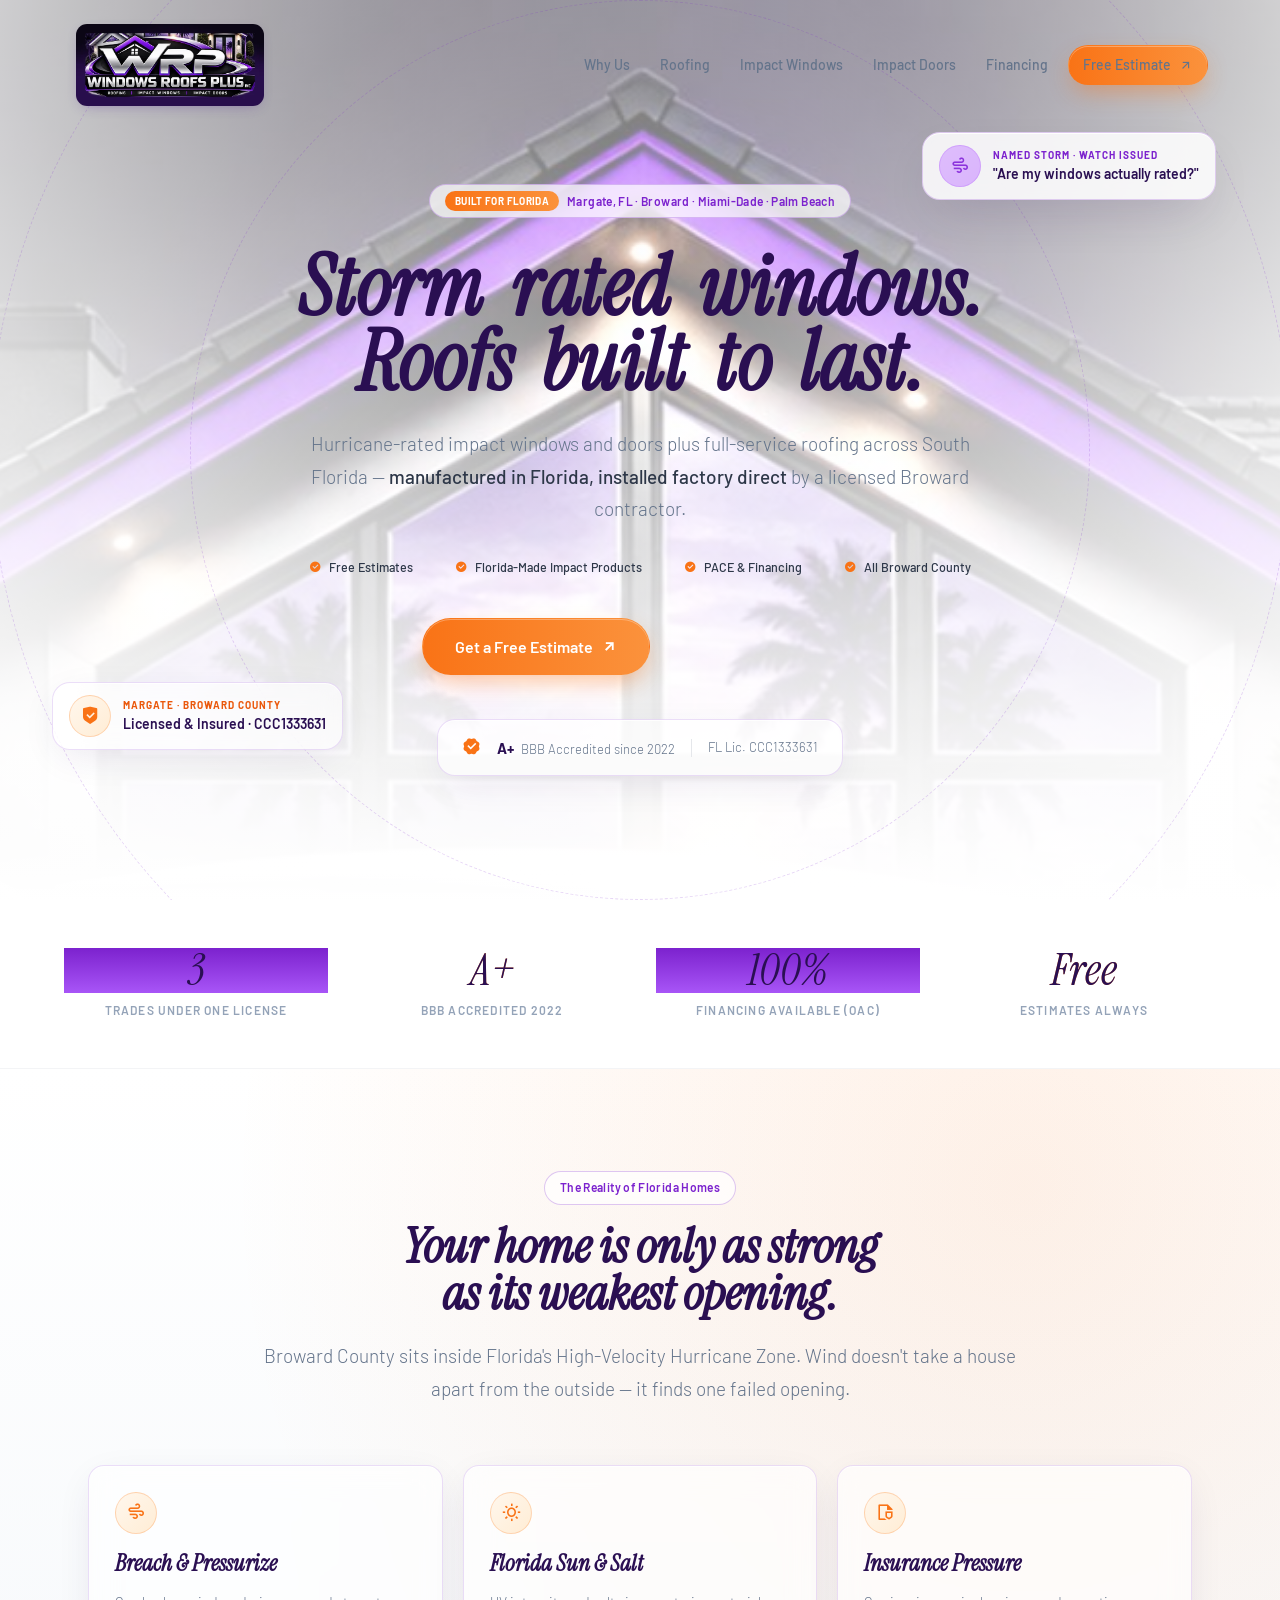
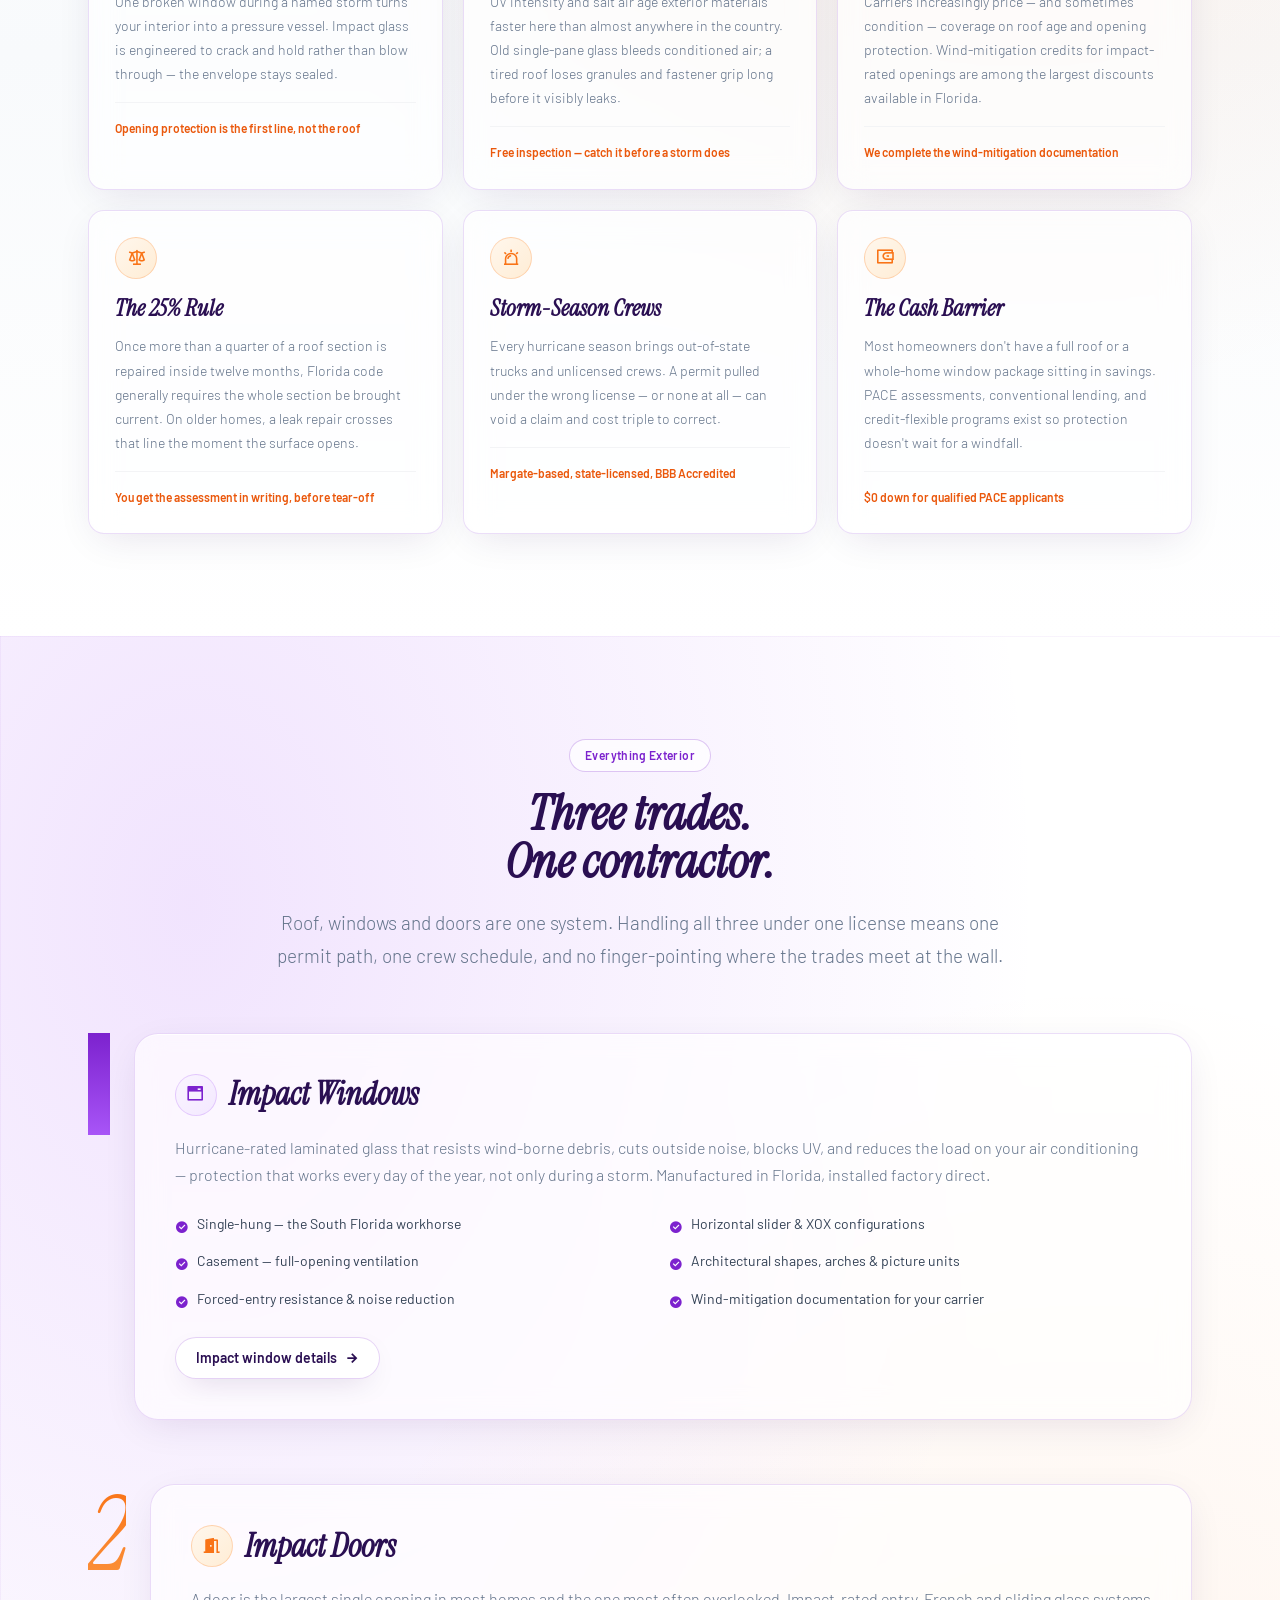
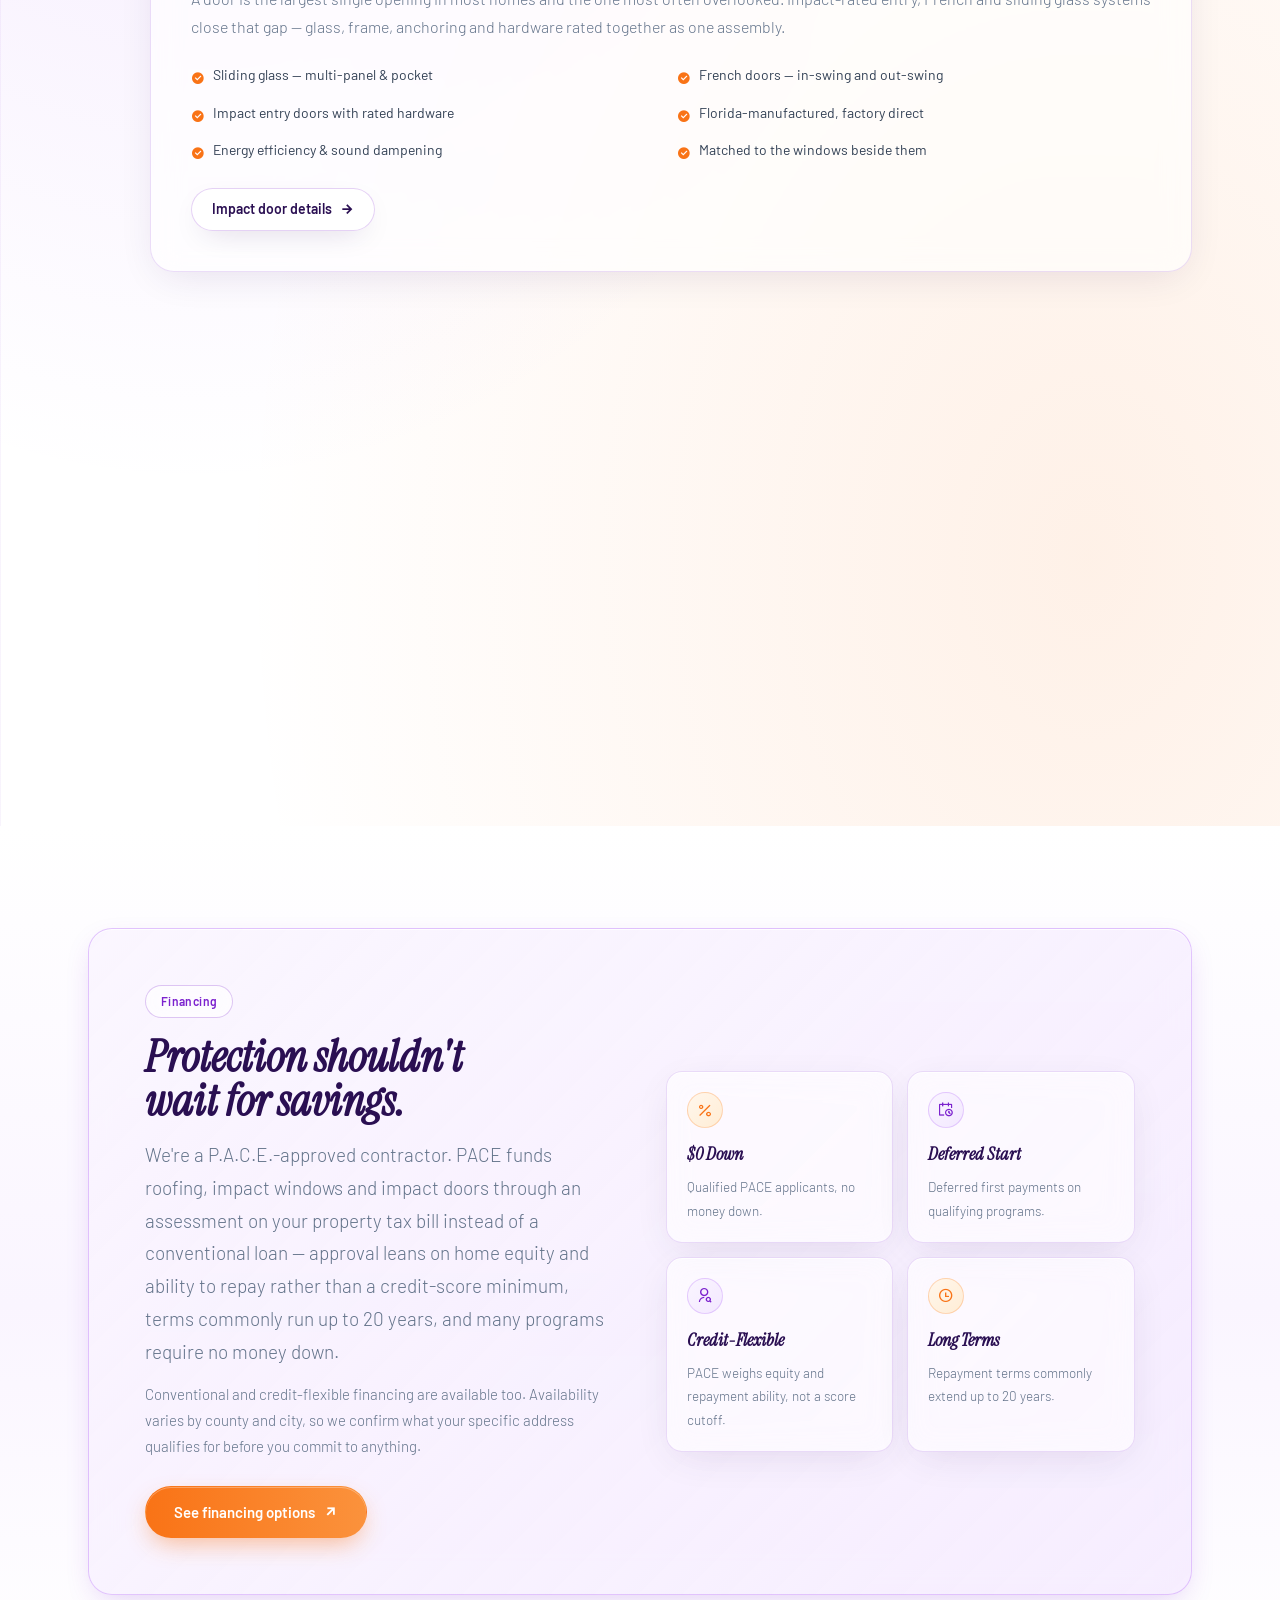
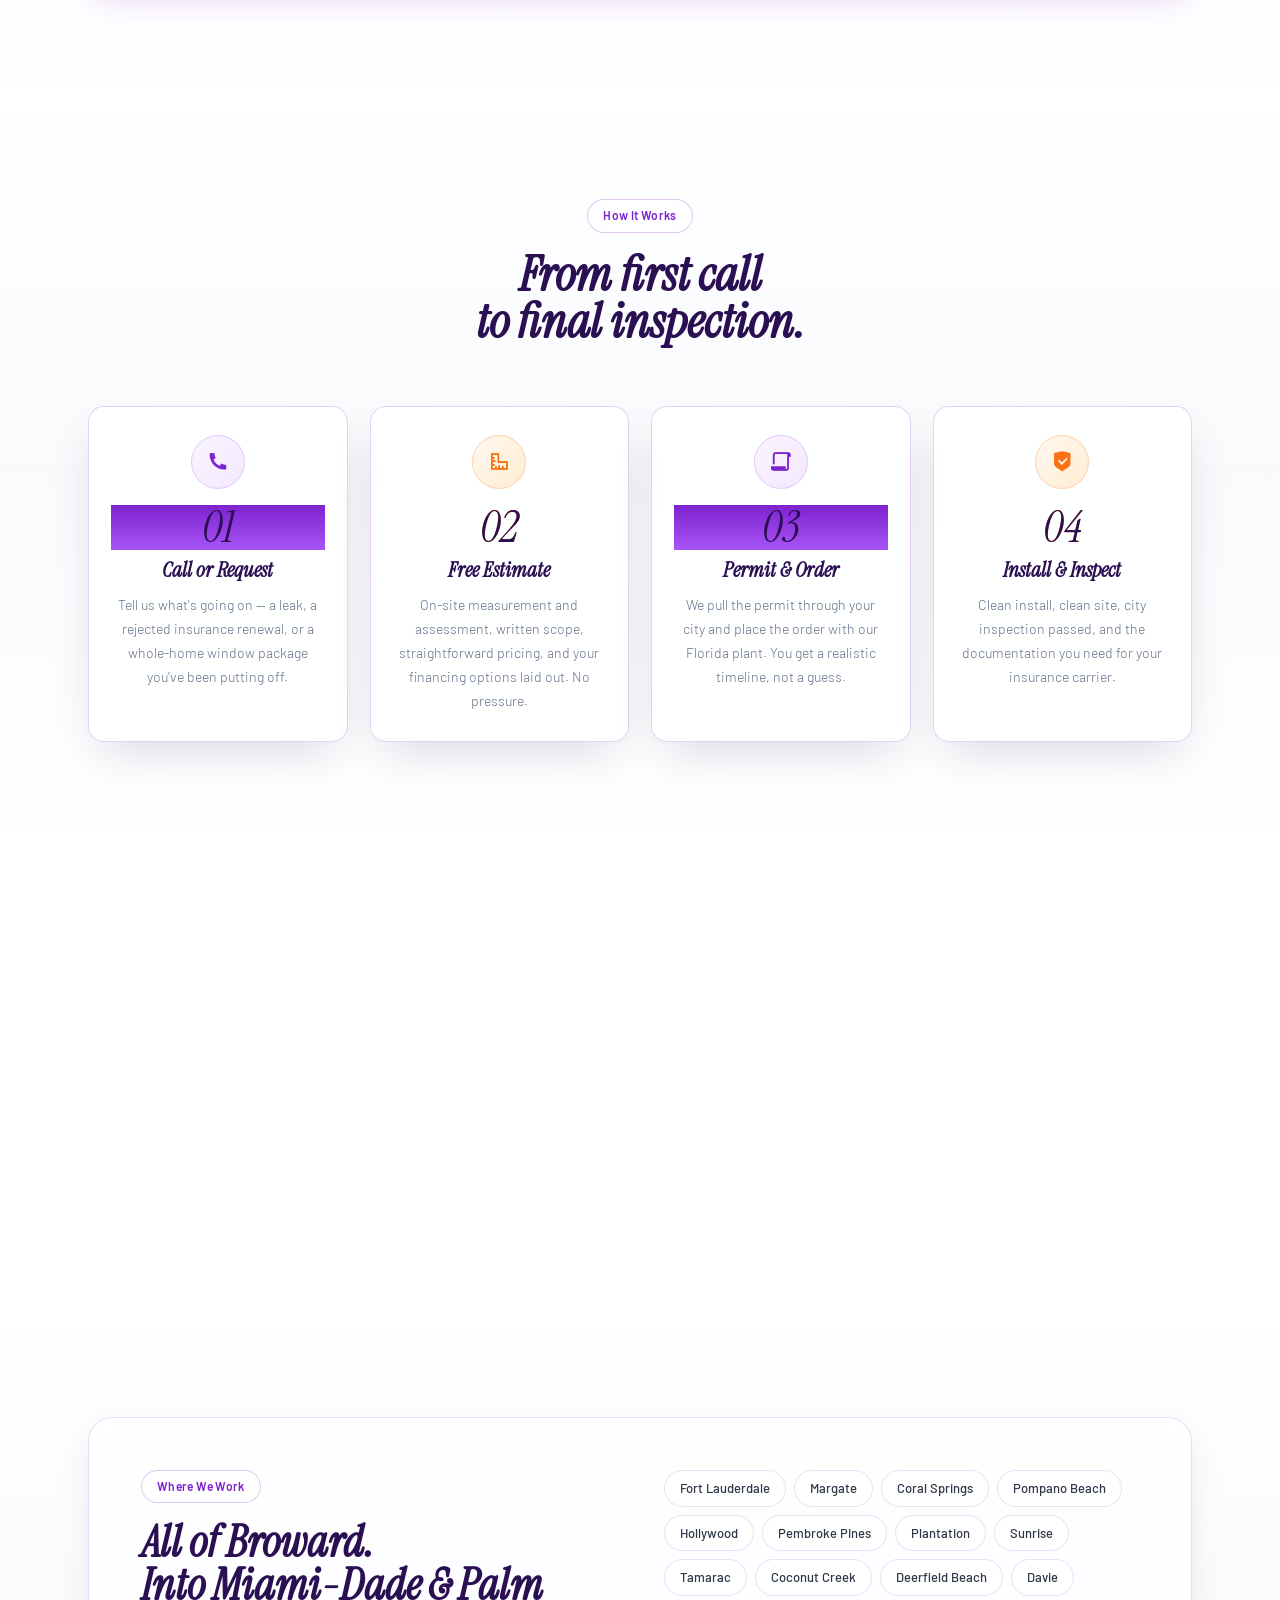
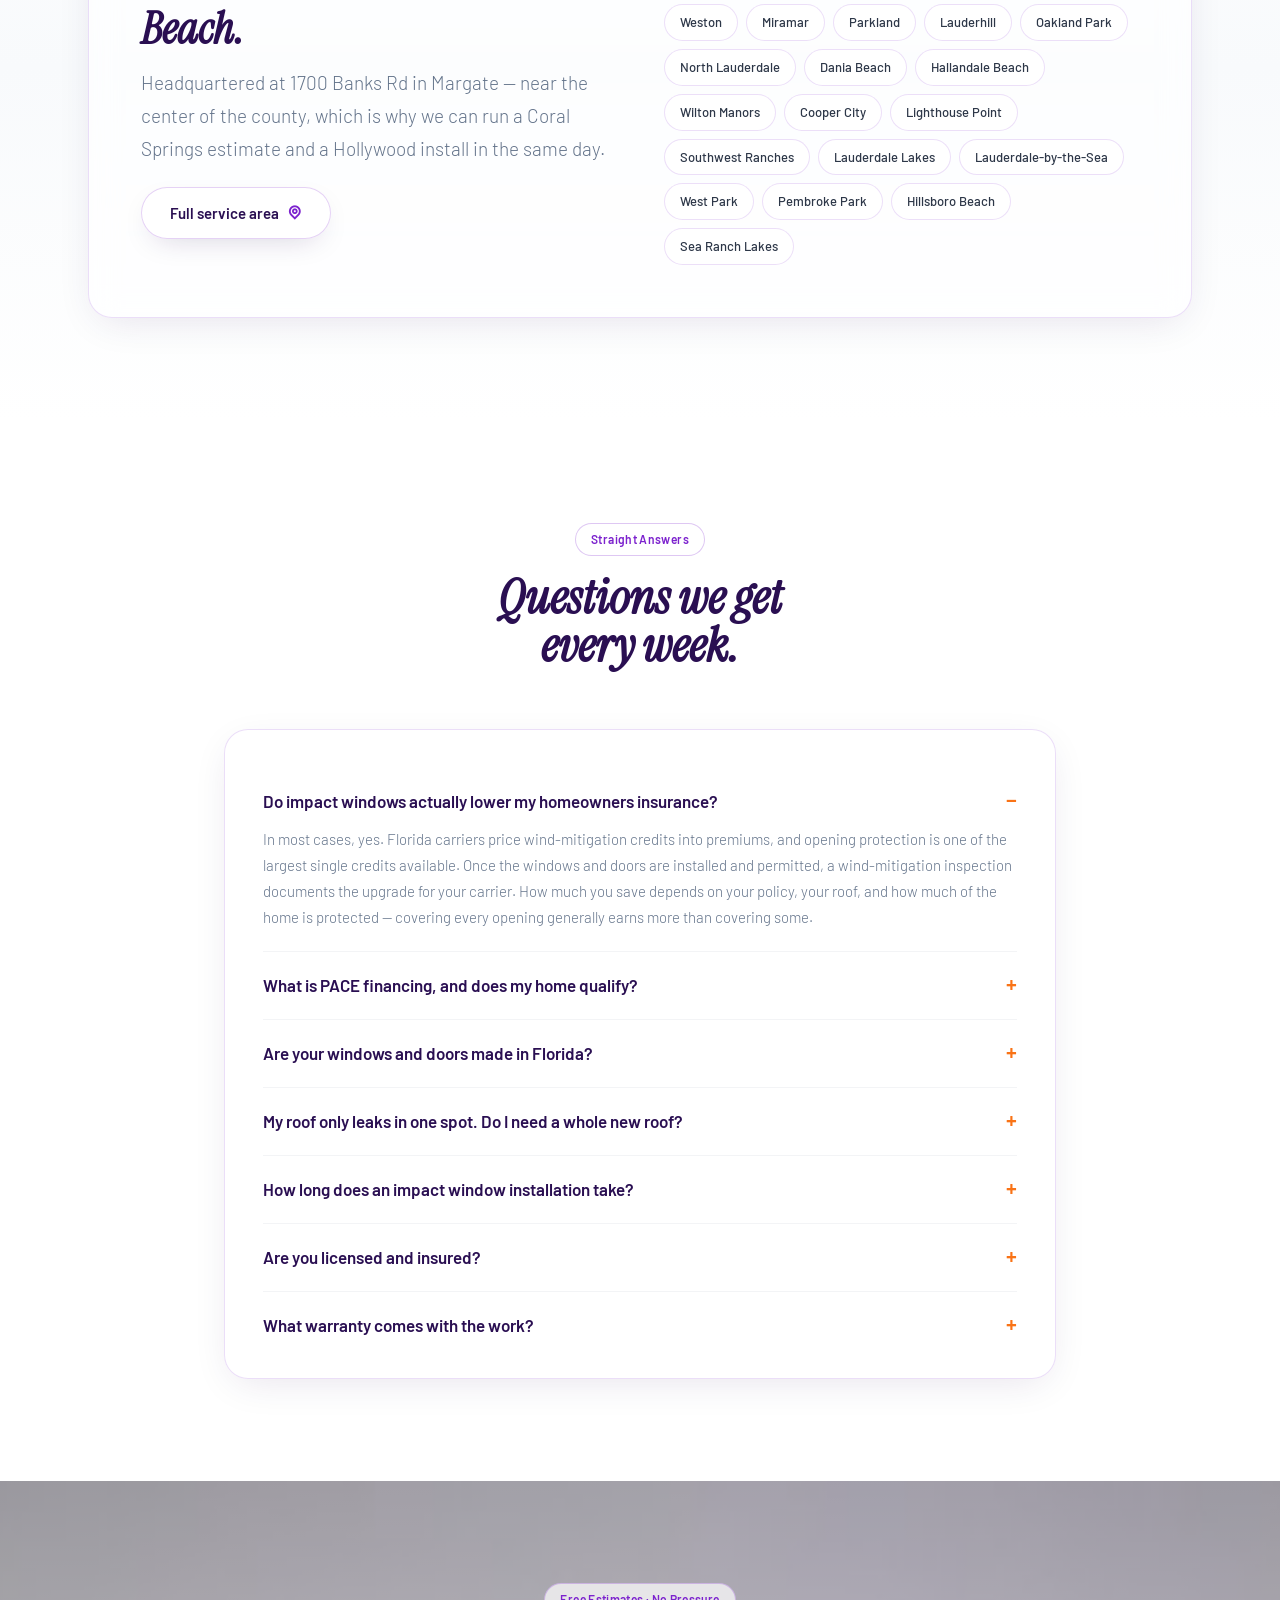
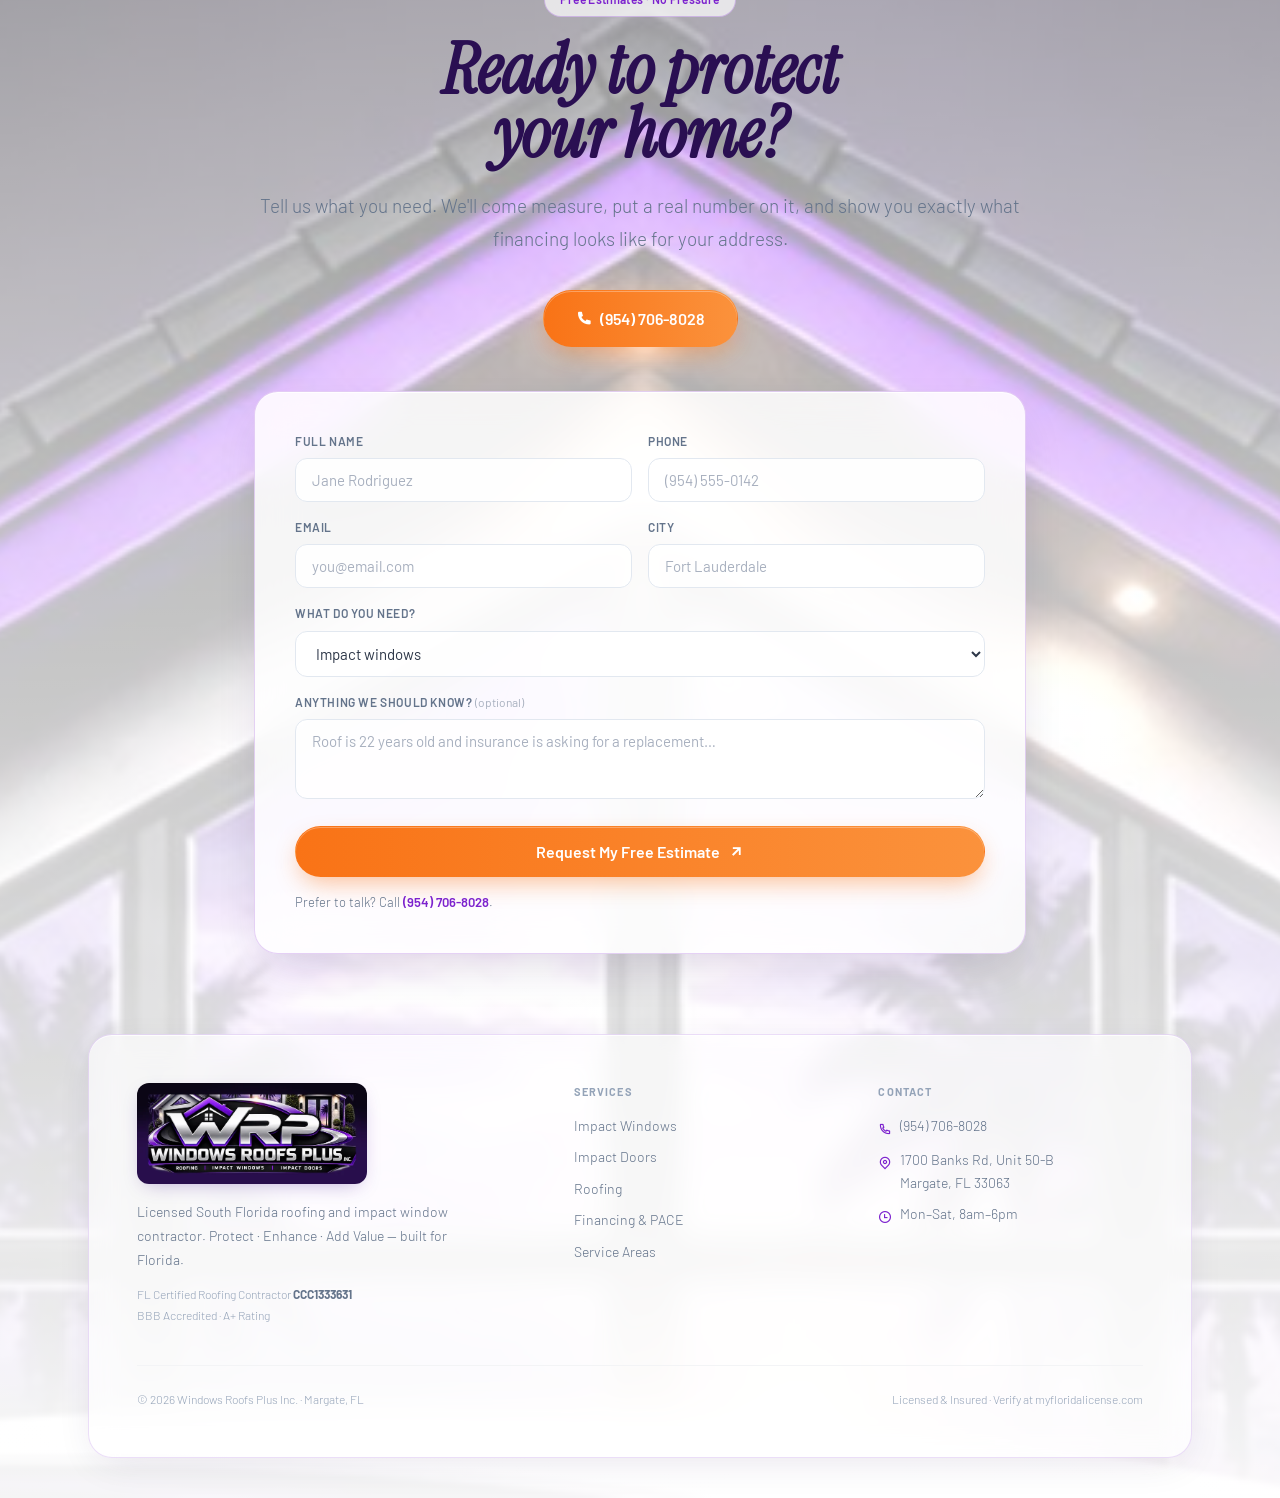
==== index.html @ 8c7b762f "Vendor the FDME design system instead of transcribing it The previous pass reproduced the FDME look " ====
<!doctype html>
<html lang="en">
<head>
<meta charset="utf-8">
<meta name="viewport" content="width=device-width,initial-scale=1">
<title>Impact Windows, Doors &amp; Roofing | Margate &amp; Broward FL</title>
<meta name="description" content="Licensed Margate, FL contractor for hurricane impact windows, impact doors and roofing across Broward County. Florida-made, factory direct. Free estimates: (954) 706-8028.">
<meta name="robots" content="index,follow,max-image-preview:large,max-snippet:-1">
<link rel="canonical" href="https://windowsroofsplus.com/">
<meta name="geo.region" content="US-FL">
<meta name="geo.placename" content="Margate, Broward County, Florida">
<meta name="keywords" content="impact windows Broward County, impact doors Fort Lauderdale, roofing contractor Margate FL, hurricane windows South Florida, tile roof replacement Broward, PACE financing roof Florida">

<meta property="og:type" content="website">
<meta property="og:title" content="Windows Roofs Plus Inc. | Roofing · Impact Windows · Impact Doors">
<meta property="og:description" content="Built for Florida. Hurricane-rated impact windows and doors plus full-service roofing across Broward, Miami-Dade and Palm Beach. Free estimates, financing available.">
<meta property="og:url" content="https://windowsroofsplus.com/">
<meta property="og:image" content="https://windowsroofsplus.com/assets/brand/wrp-social-share.jpg">
<meta property="og:image:width" content="1200">
<meta property="og:image:height" content="630">
<meta name="twitter:card" content="summary_large_image">
<meta name="twitter:image" content="https://windowsroofsplus.com/assets/brand/wrp-social-share.jpg">

<link rel="icon" href="/assets/brand/wrp-icon.png" type="image/png">
<link rel="apple-touch-icon" href="/assets/brand/apple-touch-icon.png">

<link rel="preload" href="/assets/fonts/InstrumentSerif-italic-latin.woff2" as="font" type="font/woff2" crossorigin>
<link rel="preload" href="/assets/fonts/Barlow-400-latin.woff2" as="font" type="font/woff2" crossorigin>
<link rel="stylesheet" href="/assets/fonts/fonts.css">
<link rel="stylesheet" href="/assets/fonts/remixicon-subset.css">
<link rel="stylesheet" href="/_ds/fdme-design-system-78336979-7a54-41e8-b9f6-e66e8cb27e16/colors_and_type.css">
<link rel="stylesheet" href="/_ds/fdme-design-system-78336979-7a54-41e8-b9f6-e66e8cb27e16/shared/fdme.css">
<link rel="stylesheet" href="/assets/css/wrp.css">

<script type="application/ld+json">
{"@context":"https://schema.org","@type":["RoofingContractor","HomeAndConstructionBusiness"],
"name":"Windows Roofs Plus Inc.","alternateName":"WRP",
"url":"https://windowsroofsplus.com","telephone":"+19547068028",
"image":"https://windowsroofsplus.com/assets/brand/wrp-social-share.jpg",
"logo":"https://windowsroofsplus.com/assets/brand/wrp-logo.png",
"slogan":"Protect · Enhance · Add Value — Built for Florida",
"address":{"@type":"PostalAddress","streetAddress":"1700 Banks Rd, Unit 50-B","addressLocality":"Margate","addressRegion":"FL","postalCode":"33063","addressCountry":"US"},
"geo":{"@type":"GeoCoordinates","latitude":"26.2445","longitude":"-80.2064"},
"priceRange":"$$",
"areaServed":[{"@type":"AdministrativeArea","name":"Broward County, Florida"},{"@type":"AdministrativeArea","name":"Miami-Dade County, Florida"},{"@type":"AdministrativeArea","name":"Palm Beach County, Florida"}],
"hasCredential":"Florida Certified Roofing Contractor CCC1333631",
"makesOffer":[
 {"@type":"Offer","itemOffered":{"@type":"Service","name":"Roof Replacement &amp; Repair"}},
 {"@type":"Offer","itemOffered":{"@type":"Service","name":"Impact Window Installation"}},
 {"@type":"Offer","itemOffered":{"@type":"Service","name":"Impact Door Installation"}}],
"openingHoursSpecification":{"@type":"OpeningHoursSpecification","dayOfWeek":["Monday","Tuesday","Wednesday","Thursday","Friday","Saturday"],"opens":"08:00","closes":"18:00"}}
</script>
<script type="application/ld+json">
{"@context":"https://schema.org","@type":"FAQPage","mainEntity":[
{"@type":"Question","name":"Do impact windows lower my homeowners insurance in Florida?","acceptedAnswer":{"@type":"Answer","text":"In most cases yes. Florida carriers price wind-mitigation credits into premiums, and opening protection is one of the largest single credits available. Once your impact windows and doors are installed and permitted, a wind-mitigation inspection documents the upgrade for your carrier. The size of the credit depends on your policy, your roof, and how much of the home's openings are protected — protecting every opening generally earns more than protecting some."}},
{"@type":"Question","name":"What is PACE financing and can I use it for a roof or impact windows?","acceptedAnswer":{"@type":"Answer","text":"P.A.C.E. stands for Property Assessed Clean Energy. It funds qualifying resilience and efficiency upgrades — including roofing, impact windows, and impact doors — and is repaid through an assessment on your property tax bill rather than a conventional loan payment. Approval leans on home equity and ability to repay rather than a credit score minimum, terms commonly run up to 20 years, and many programs require no money down. Availability depends on your specific county or city, so we confirm eligibility for your address before you commit."}},
{"@type":"Question","name":"Are your impact windows made in Florida?","acceptedAnswer":{"@type":"Answer","text":"Yes. Our impact windows and doors are manufactured in Florida and installed factory direct. That shortens lead times, keeps the product built to Florida's High-Velocity Hurricane Zone requirements rather than a generic national spec, and removes a layer of markup between the plant and your home."}},
{"@type":"Question","name":"What is the Florida 25% roof rule?","acceptedAnswer":{"@type":"Answer","text":"Florida Building Code limits how much of an existing roof section can be repaired before the whole section must be brought up to current code. Once more than 25% of a roof section is repaired or replaced within a 12-month period, that section generally has to meet today's HVHZ requirements — proper underlayment, rated fasteners, and sound decking. On older Broward homes a leak repair can cross that threshold once the surface is opened, which is why we assess the roof in writing before work begins."}},
{"@type":"Question","name":"Which areas does Windows Roofs Plus serve?","acceptedAnswer":{"@type":"Answer","text":"We are based in Margate and work throughout Broward County — Fort Lauderdale, Coral Springs, Pompano Beach, Hollywood, Pembroke Pines, Plantation, Sunrise, Tamarac, Coconut Creek, Deerfield Beach, Davie, Weston, Miramar and the rest of the county — with service extending into Miami-Dade and Palm Beach County."}},
{"@type":"Question","name":"Is Windows Roofs Plus licensed and insured?","acceptedAnswer":{"@type":"Answer","text":"Yes. Windows Roofs Plus Inc. holds Florida Certified Roofing Contractor license CCC1333631 and carries liability and workers' compensation coverage. We are also BBB Accredited with an A+ rating. You can verify the license at any time through myfloridalicense.com."}}]}
</script>
</head>
<body>

<!-- ─── NAVBAR ─────────────────────────────────────────────────── -->
<div class="nav-wrap">
  <nav class="nav">
    <a href="/" class="nav-logo" aria-label="Windows Roofs Plus Inc. home">
      <img src="/assets/brand/wrp-nav.webp" alt="Windows Roofs Plus Inc. — Roofing, Impact Windows, Impact Doors" width="640" height="279">
    </a>
    <div class="nav-links">
      <a href="#pain">Why Us</a>
      <a href="/services/roofing.html">Roofing</a>
      <a href="/services/impact-windows.html">Impact Windows</a>
      <a href="/services/impact-doors.html">Impact Doors</a>
      <a href="/financing.html">Financing</a>
      <a href="#estimate" class="fdme-cta btn btn-sm" style="margin-left:4px">Free Estimate <i class="ri-arrow-right-up-line"></i></a>
    </div>
    <button class="nav-toggle" id="navToggle" aria-label="Open menu" aria-expanded="false"><i class="ri-menu-line"></i></button>
  </nav>
  <div class="mobile-menu" id="mobileMenu">
    <a href="/services/roofing.html">Roofing</a>
    <a href="/services/impact-windows.html">Impact Windows</a>
    <a href="/services/impact-doors.html">Impact Doors</a>
    <a href="/financing.html">Financing</a>
    <a href="/service-areas.html">Service Areas</a>
    <a href="tel:+19547068028" style="color:var(--violet-500)"><i class="ri-phone-fill"></i> (954) 706-8028</a>
  </div>
</div>

<!-- ─── HERO ──────────────────────────────────────────────────── -->
<section class="hero" id="home">
  <div class="hero-media video-light-tint">
    <img class="ken-burns" src="/assets/brand/hero-bg.jpg" alt="" width="2000" height="438" fetchpriority="high">
  </div>

  <div class="orbit-wrap">
    <div class="orbit float-y" style="width:900px;height:900px"></div>
    <div class="orbit" style="width:1300px;height:1300px"></div>
    <div class="orbit" style="width:1700px;height:1700px"></div>
  </div>

  <div class="hero-float hero-float-a glass-strong blur-in" style="animation-delay:1.4s">
    <div style="position:relative">
      <div class="icon-pill"><i class="ri-windy-line"></i></div>
      <span class="pulse-ring" style="position:absolute;inset:0;border-radius:9999px;background:rgba(168,85,247,.35)"></span>
    </div>
    <div>
      <div class="float-label" style="color:var(--violet-500)">Named storm · Watch issued</div>
      <div class="float-text">"Are my windows actually rated?"</div>
    </div>
  </div>

  <div class="hero-float hero-float-b glass blur-in" style="animation-delay:1.6s">
    <div class="icon-pill-orange"><i class="ri-shield-check-fill"></i></div>
    <div>
      <div class="float-label" style="color:var(--orange-600)">Margate · Broward County</div>
      <div class="float-text">Licensed &amp; Insured · CCC1333631</div>
    </div>
  </div>

  <div class="container hero-inner">
    <div class="eyebrow blur-in" style="animation-delay:.1s">
      <span style="background:linear-gradient(90deg,#F97316,#FB923C);color:#fff;border-radius:9999px;padding:2px 10px;font-size:10px;font-weight:700">BUILT FOR FLORIDA</span>
      Margate, FL · Broward · Miami-Dade · Palm Beach
    </div>

    <h1 class="h-display" style="font-size:clamp(3rem,6.5vw,5.5rem);line-height:.9;margin-top:32px">
      <span class="blur-word" style="animation-delay:.2s">Storm&nbsp;</span>
      <span class="blur-word" style="animation-delay:.35s">rated&nbsp;</span>
      <span class="blur-word" style="animation-delay:.5s">windows.</span><br>
      <span class="blur-word" style="animation-delay:.7s">Roofs&nbsp;</span>
      <span class="blur-word" style="animation-delay:.85s">built&nbsp;</span>
      <span class="blur-word" style="animation-delay:1.0s">to&nbsp;</span>
      <span class="blur-word" style="animation-delay:1.15s">last.</span>
    </h1>

    <p class="lead blur-in" style="animation-delay:1.3s;max-width:660px;margin:28px auto 0">
      Hurricane-rated impact windows and doors plus full-service roofing across South Florida —
      <strong>manufactured in Florida, installed factory direct</strong> by a licensed Broward contractor.
    </p>

    <div class="hero-badges blur-in" style="animation-delay:1.45s">
      <span class="badge"><i class="ri-checkbox-circle-fill"></i>Free Estimates</span>
      <span class="badge"><i class="ri-checkbox-circle-fill"></i>Florida-Made Impact Products</span>
      <span class="badge"><i class="ri-checkbox-circle-fill"></i>PACE &amp; Financing</span>
      <span class="badge"><i class="ri-checkbox-circle-fill"></i>All Broward County</span>
    </div>

    <div class="hero-cta blur-in" style="animation-delay:1.6s">
      <a href="#estimate" class="fdme-cta btn btn-lg">Get a Free Estimate <i class="ri-arrow-right-up-line"></i></a>
      <a href="tel:+19547068028" class="btn btn-ghost btn-lg"><i class="ri-phone-line" style="color:var(--violet-500)"></i>(954) 706-8028</a>
    </div>

    <div class="blur-in" style="animation-delay:1.8s">
      <div class="trust-strip glass">
        <div class="stars"><i class="ri-verified-badge-fill" style="font-size:19px"></i></div>
        <div>
          <span style="font-weight:700;color:var(--plum-900);font-size:15px">A+</span>
          <span style="color:var(--fg-3);font-size:13px;font-weight:300;margin-left:4px">BBB Accredited since 2022</span>
        </div>
        <div class="trust-div"></div>
        <span class="trust-src" style="font-size:13px;font-weight:300;color:var(--fg-3)">FL Lic. CCC1333631</span>
      </div>
    </div>
  </div>
</section>

<!-- ─── TRUST BAR ─────────────────────────────────────────────── -->
<section class="trust-bar">
  <div class="stats">
    <div class="stat reveal">
      <div class="h-display stat-value num">3</div>
      <div class="stat-label">Trades Under One License</div>
    </div>
    <div class="stat reveal">
      <div class="h-display stat-value-orange num">A+</div>
      <div class="stat-label">BBB Accredited 2022</div>
    </div>
    <div class="stat reveal">
      <div class="h-display stat-value num">100%</div>
      <div class="stat-label">Financing Available (OAC)</div>
    </div>
    <div class="stat reveal">
      <div class="h-display stat-value-orange num">Free</div>
      <div class="stat-label">Estimates Always</div>
    </div>
  </div>
</section>

<!-- ─── PAIN ──────────────────────────────────────────────────── -->
<section class="sec sec-alt" id="pain">
  <div class="glow-b"></div>
  <div class="container" style="position:relative;z-index:10">
    <div class="sec-head">
      <div class="eyebrow reveal" style="color:var(--orange-600);border-color:rgba(249,115,22,.3)">The Reality of Florida Homes</div>
      <h2 class="h-display reveal">Your home is only as strong<br>as its weakest opening.</h2>
      <p class="lead reveal" style="margin-top:22px">
        Broward County sits inside Florida's High-Velocity Hurricane Zone. Wind doesn't take a house apart from the outside — it finds one failed opening.
      </p>
    </div>

    <div class="grid-3">
      <div class="glass card pain-card hover-lift reveal">
        <div class="icon-pill-orange"><i class="ri-windy-line"></i></div>
        <h4 class="h-display">Breach &amp; Pressurize</h4>
        <p>One broken window during a named storm turns your interior into a pressure vessel. Impact glass is engineered to crack and hold rather than blow through — the envelope stays sealed.</p>
        <div class="pain-note">Opening protection is the first line, not the roof</div>
      </div>
      <div class="glass card pain-card hover-lift reveal">
        <div class="icon-pill-orange"><i class="ri-sun-line"></i></div>
        <h4 class="h-display">Florida Sun &amp; Salt</h4>
        <p>UV intensity and salt air age exterior materials faster here than almost anywhere in the country. Old single-pane glass bleeds conditioned air; a tired roof loses granules and fastener grip long before it visibly leaks.</p>
        <div class="pain-note">Free inspection — catch it before a storm does</div>
      </div>
      <div class="glass card pain-card hover-lift reveal">
        <div class="icon-pill-orange"><i class="ri-file-shield-2-line"></i></div>
        <h4 class="h-display">Insurance Pressure</h4>
        <p>Carriers increasingly price — and sometimes condition — coverage on roof age and opening protection. Wind-mitigation credits for impact-rated openings are among the largest discounts available in Florida.</p>
        <div class="pain-note">We complete the wind-mitigation documentation</div>
      </div>
      <div class="glass card pain-card hover-lift reveal">
        <div class="icon-pill-orange"><i class="ri-scales-3-line"></i></div>
        <h4 class="h-display">The 25% Rule</h4>
        <p>Once more than a quarter of a roof section is repaired inside twelve months, Florida code generally requires the whole section be brought current. On older homes, a leak repair crosses that line the moment the surface opens.</p>
        <div class="pain-note">You get the assessment in writing, before tear-off</div>
      </div>
      <div class="glass card pain-card hover-lift reveal">
        <div class="icon-pill-orange"><i class="ri-alarm-warning-line"></i></div>
        <h4 class="h-display">Storm-Season Crews</h4>
        <p>Every hurricane season brings out-of-state trucks and unlicensed crews. A permit pulled under the wrong license — or none at all — can void a claim and cost triple to correct.</p>
        <div class="pain-note">Margate-based, state-licensed, BBB Accredited</div>
      </div>
      <div class="glass card pain-card hover-lift reveal">
        <div class="icon-pill-orange"><i class="ri-wallet-3-line"></i></div>
        <h4 class="h-display">The Cash Barrier</h4>
        <p>Most homeowners don't have a full roof or a whole-home window package sitting in savings. PACE assessments, conventional lending, and credit-flexible programs exist so protection doesn't wait for a windfall.</p>
        <div class="pain-note">$0 down for qualified PACE applicants</div>
      </div>
    </div>
  </div>
</section>

<!-- ─── SERVICES ──────────────────────────────────────────────── -->
<section class="sec grid-bg" id="services" style="background:#fff">
  <div class="glow-a"></div>
  <div class="container" style="position:relative;z-index:10">
    <div class="sec-head">
      <div class="eyebrow reveal">Everything Exterior</div>
      <h2 class="h-display reveal">Three trades.<br>One contractor.</h2>
      <p class="lead reveal" style="margin-top:22px">Roof, windows and doors are one system. Handling all three under one license means one permit path, one crew schedule, and no finger-pointing where the trades meet at the wall.</p>
    </div>

    <div class="svc reveal">
      <div class="svc-num stat-value">1</div>
      <div class="glass round-2xl svc-body">
        <div style="display:flex;align-items:center;gap:12px;margin-bottom:18px;flex-wrap:wrap">
          <div class="icon-pill"><i class="ri-window-2-fill"></i></div>
          <h3 class="h-display">Impact Windows</h3>
        </div>
        <p style="font-size:16px">Hurricane-rated laminated glass that resists wind-borne debris, cuts outside noise, blocks UV, and reduces the load on your air conditioning — protection that works every day of the year, not only during a storm. Manufactured in Florida, installed factory direct.</p>
        <ul class="check-list">
          <li><i class="ri-checkbox-circle-fill"></i>Single-hung — the South Florida workhorse</li>
          <li><i class="ri-checkbox-circle-fill"></i>Horizontal slider &amp; XOX configurations</li>
          <li><i class="ri-checkbox-circle-fill"></i>Casement — full-opening ventilation</li>
          <li><i class="ri-checkbox-circle-fill"></i>Architectural shapes, arches &amp; picture units</li>
          <li><i class="ri-checkbox-circle-fill"></i>Forced-entry resistance &amp; noise reduction</li>
          <li><i class="ri-checkbox-circle-fill"></i>Wind-mitigation documentation for your carrier</li>
        </ul>
        <a href="/services/impact-windows.html" class="btn btn-ghost btn-sm" style="margin-top:24px">Impact window details <i class="ri-arrow-right-line"></i></a>
      </div>
    </div>

    <div class="svc reveal">
      <div class="svc-num stat-value-orange">2</div>
      <div class="glass round-2xl svc-body">
        <div style="display:flex;align-items:center;gap:12px;margin-bottom:18px;flex-wrap:wrap">
          <div class="icon-pill-orange"><i class="ri-door-open-fill"></i></div>
          <h3 class="h-display">Impact Doors</h3>
        </div>
        <p style="font-size:16px">A door is the largest single opening in most homes and the one most often overlooked. Impact-rated entry, French and sliding glass systems close that gap — glass, frame, anchoring and hardware rated together as one assembly.</p>
        <ul class="check-list orange">
          <li><i class="ri-checkbox-circle-fill"></i>Sliding glass — multi-panel &amp; pocket</li>
          <li><i class="ri-checkbox-circle-fill"></i>French doors — in-swing and out-swing</li>
          <li><i class="ri-checkbox-circle-fill"></i>Impact entry doors with rated hardware</li>
          <li><i class="ri-checkbox-circle-fill"></i>Florida-manufactured, factory direct</li>
          <li><i class="ri-checkbox-circle-fill"></i>Energy efficiency &amp; sound dampening</li>
          <li><i class="ri-checkbox-circle-fill"></i>Matched to the windows beside them</li>
        </ul>
        <a href="/services/impact-doors.html" class="btn btn-ghost btn-sm" style="margin-top:24px">Impact door details <i class="ri-arrow-right-line"></i></a>
      </div>
    </div>

    <div class="svc reveal">
      <div class="svc-num stat-value">3</div>
      <div class="glass round-2xl svc-body">
        <div style="display:flex;align-items:center;gap:12px;margin-bottom:18px;flex-wrap:wrap">
          <div class="icon-pill"><i class="ri-home-4-fill"></i></div>
          <h3 class="h-display">Roofing — Repair &amp; Replacement</h3>
        </div>
        <p style="font-size:16px">Leaks, lifted or missing shingles, storm and wind damage, failed flashing, and full tear-off replacements. We work every roof system South Florida uses and permit through your city's building department to High-Velocity Hurricane Zone standards.</p>
        <ul class="check-list">
          <li><i class="ri-checkbox-circle-fill"></i>Asphalt shingle — full color &amp; profile range</li>
          <li><i class="ri-checkbox-circle-fill"></i>Concrete &amp; clay tile</li>
          <li><i class="ri-checkbox-circle-fill"></i>Metal — longest service life, high wind resistance</li>
          <li><i class="ri-checkbox-circle-fill"></i>Flat &amp; low-slope membrane systems</li>
          <li><i class="ri-checkbox-circle-fill"></i>Leak diagnosis, decking repair, re-flashing</li>
          <li><i class="ri-checkbox-circle-fill"></i>New construction &amp; commercial</li>
        </ul>
        <a href="/services/roofing.html" class="btn btn-ghost btn-sm" style="margin-top:24px">Roofing details <i class="ri-arrow-right-line"></i></a>
      </div>
    </div>
  </div>
</section>

<!-- ─── FINANCING ─────────────────────────────────────────────── -->
<section class="sec" id="financing" style="background:linear-gradient(180deg,#fff 0%,#FAF5FF 55%,#fff 100%)">
  <div class="container">
    <div class="glass-violet round-2xl reveal" style="padding:clamp(28px,4.5vw,56px)">
      <div class="grid-2" style="align-items:center;gap:clamp(28px,4vw,52px)">
        <div>
          <div class="eyebrow">Financing</div>
          <h2 class="h-display" style="font-size:clamp(2rem,3.4vw,3rem);line-height:1;margin:18px 0 16px">Protection shouldn't<br>wait for savings.</h2>
          <p class="lead">We're a P.A.C.E.-approved contractor. PACE funds roofing, impact windows and impact doors through an assessment on your property tax bill instead of a conventional loan — approval leans on home equity and ability to repay rather than a credit-score minimum, terms commonly run up to 20 years, and many programs require no money down.</p>
          <p style="margin-top:14px;font-size:15px">Conventional and credit-flexible financing are available too. Availability varies by county and city, so we confirm what your specific address qualifies for before you commit to anything.</p>
          <a href="/financing.html" class="fdme-cta btn" style="margin-top:26px">See financing options <i class="ri-arrow-right-up-line"></i></a>
        </div>
        <div class="grid-2" style="gap:14px">
          <div class="glass card" style="padding:20px"><div class="icon-pill-orange" style="width:36px;height:36px;flex:0 0 36px;font-size:16px"><i class="ri-percent-line"></i></div><h4 class="h-display" style="font-size:1.15rem;margin:12px 0 6px">$0 Down</h4><p style="font-size:13.5px">Qualified PACE applicants, no money down.</p></div>
          <div class="glass card" style="padding:20px"><div class="icon-pill" style="width:36px;height:36px;flex:0 0 36px;font-size:16px"><i class="ri-calendar-schedule-line"></i></div><h4 class="h-display" style="font-size:1.15rem;margin:12px 0 6px">Deferred Start</h4><p style="font-size:13.5px">Deferred first payments on qualifying programs.</p></div>
          <div class="glass card" style="padding:20px"><div class="icon-pill" style="width:36px;height:36px;flex:0 0 36px;font-size:16px"><i class="ri-user-search-line"></i></div><h4 class="h-display" style="font-size:1.15rem;margin:12px 0 6px">Credit-Flexible</h4><p style="font-size:13.5px">PACE weighs equity and repayment ability, not a score cutoff.</p></div>
          <div class="glass card" style="padding:20px"><div class="icon-pill-orange" style="width:36px;height:36px;flex:0 0 36px;font-size:16px"><i class="ri-time-line"></i></div><h4 class="h-display" style="font-size:1.15rem;margin:12px 0 6px">Long Terms</h4><p style="font-size:13.5px">Repayment terms commonly extend up to 20 years.</p></div>
        </div>
      </div>
    </div>
  </div>
</section>

<!-- ─── PROCESS ───────────────────────────────────────────────── -->
<section class="sec sec-alt" id="process">
  <div class="container">
    <div class="sec-head">
      <div class="eyebrow reveal">How It Works</div>
      <h2 class="h-display reveal">From first call<br>to final inspection.</h2>
    </div>
    <div class="grid-4">
      <div class="glass-strong step hover-lift reveal">
        <div class="step-ico" style="background:linear-gradient(135deg,#FAF5FF,#F3E8FF);border:1px solid rgba(168,85,247,.25)"><i class="ri-phone-fill" style="color:var(--violet-500)"></i></div>
        <div class="h-display stat-value step-n">01</div>
        <h4 class="h-display">Call or Request</h4>
        <p>Tell us what's going on — a leak, a rejected insurance renewal, or a whole-home window package you've been putting off.</p>
      </div>
      <div class="glass-strong step hover-lift reveal">
        <div class="step-ico" style="background:linear-gradient(135deg,#FFF7ED,#FFEDD5);border:1px solid rgba(249,115,22,.25)"><i class="ri-ruler-2-line" style="color:var(--orange-500)"></i></div>
        <div class="h-display stat-value-orange step-n">02</div>
        <h4 class="h-display">Free Estimate</h4>
        <p>On-site measurement and assessment, written scope, straightforward pricing, and your financing options laid out. No pressure.</p>
      </div>
      <div class="glass-strong step hover-lift reveal">
        <div class="step-ico" style="background:linear-gradient(135deg,#FAF5FF,#F3E8FF);border:1px solid rgba(168,85,247,.25)"><i class="ri-file-paper-2-line" style="color:var(--violet-500)"></i></div>
        <div class="h-display stat-value step-n">03</div>
        <h4 class="h-display">Permit &amp; Order</h4>
        <p>We pull the permit through your city and place the order with our Florida plant. You get a realistic timeline, not a guess.</p>
      </div>
      <div class="glass-strong step hover-lift reveal">
        <div class="step-ico" style="background:linear-gradient(135deg,#FFF7ED,#FFEDD5);border:1px solid rgba(249,115,22,.25)"><i class="ri-shield-check-fill" style="color:var(--orange-500)"></i></div>
        <div class="h-display stat-value-orange step-n">04</div>
        <h4 class="h-display">Install &amp; Inspect</h4>
        <p>Clean install, clean site, city inspection passed, and the documentation you need for your insurance carrier.</p>
      </div>
    </div>
  </div>
</section>

<!-- ─── STATEMENT ─────────────────────────────────────────────── -->
<section class="sec" style="background:#fff">
  <div class="container" style="max-width:860px;text-align:center">
    <div class="eyebrow reveal">Margate, FL · Since 2021</div>
    <blockquote class="h-display quote reveal" style="margin-top:24px">
      "We install the same impact windows and the same roof systems on our neighbors' homes.
      Broward is where we live — not a territory we drove into after a storm."
    </blockquote>
    <div class="reveal" style="margin-top:30px">
      <div style="font-weight:600;color:var(--plum-900);font-size:15px">Windows Roofs Plus Inc.</div>
      <div style="font-weight:300;color:var(--fg-3);font-size:13px;margin-top:4px">1700 Banks Rd, Margate · FL Lic. CCC1333631</div>
    </div>
  </div>
</section>

<!-- ─── SERVICE AREAS ─────────────────────────────────────────── -->
<section class="sec sec-alt" id="areas">
  <div class="container">
    <div class="glass round-2xl reveal" style="padding:clamp(28px,4.5vw,52px)">
      <div class="grid-2" style="gap:clamp(26px,4vw,48px);align-items:start">
        <div>
          <div class="eyebrow">Where We Work</div>
          <h2 class="h-display" style="font-size:clamp(2rem,3.4vw,3rem);line-height:1;margin:18px 0 16px">All of Broward.<br>Into Miami-Dade &amp; Palm Beach.</h2>
          <p class="lead">Headquartered at 1700 Banks Rd in Margate — near the center of the county, which is why we can run a Coral Springs estimate and a Hollywood install in the same day.</p>
          <a href="/service-areas.html" class="btn btn-ghost" style="margin-top:22px">Full service area <i class="ri-map-pin-line" style="color:var(--violet-500)"></i></a>
        </div>
        <div class="chips">
          <span class="chip">Fort Lauderdale</span><span class="chip">Margate</span><span class="chip">Coral Springs</span>
          <span class="chip">Pompano Beach</span><span class="chip">Hollywood</span><span class="chip">Pembroke Pines</span>
          <span class="chip">Plantation</span><span class="chip">Sunrise</span><span class="chip">Tamarac</span>
          <span class="chip">Coconut Creek</span><span class="chip">Deerfield Beach</span><span class="chip">Davie</span>
          <span class="chip">Weston</span><span class="chip">Miramar</span><span class="chip">Parkland</span>
          <span class="chip">Lauderhill</span><span class="chip">Oakland Park</span><span class="chip">North Lauderdale</span>
          <span class="chip">Dania Beach</span><span class="chip">Hallandale Beach</span><span class="chip">Wilton Manors</span>
          <span class="chip">Cooper City</span><span class="chip">Lighthouse Point</span><span class="chip">Southwest Ranches</span>
          <span class="chip">Lauderdale Lakes</span><span class="chip">Lauderdale-by-the-Sea</span><span class="chip">West Park</span>
          <span class="chip">Pembroke Park</span><span class="chip">Hillsboro Beach</span><span class="chip">Sea Ranch Lakes</span>
        </div>
      </div>
    </div>
  </div>
</section>

<!-- ─── FAQ ───────────────────────────────────────────────────── -->
<section class="sec" id="faq" style="background:#fff">
  <div class="container" style="max-width:880px">
    <div class="sec-head">
      <div class="eyebrow reveal">Straight Answers</div>
      <h2 class="h-display reveal">Questions we get<br>every week.</h2>
    </div>
    <div class="faq glass round-2xl reveal" style="padding:clamp(22px,3vw,38px)">
      <details open>
        <summary>Do impact windows actually lower my homeowners insurance?</summary>
        <p>In most cases, yes. Florida carriers price wind-mitigation credits into premiums, and opening protection is one of the largest single credits available. Once the windows and doors are installed and permitted, a wind-mitigation inspection documents the upgrade for your carrier. How much you save depends on your policy, your roof, and how much of the home is protected — covering every opening generally earns more than covering some.</p>
      </details>
      <details>
        <summary>What is PACE financing, and does my home qualify?</summary>
        <p>P.A.C.E. (Property Assessed Clean Energy) funds qualifying resilience upgrades — roofing, impact windows, impact doors — and is repaid as an assessment on your property tax bill rather than a conventional loan payment. Approval leans on home equity and ability to repay rather than a credit-score minimum, terms commonly run up to 20 years, and many programs require no money down. Availability depends on your county and city, so we confirm eligibility for your exact address before anything is signed.</p>
      </details>
      <details>
        <summary>Are your windows and doors made in Florida?</summary>
        <p>Yes. Our impact windows and doors are manufactured in Florida and installed factory direct. That means shorter lead times, product engineered to Florida's High-Velocity Hurricane Zone standards rather than a generic national spec, and one less layer of markup between the plant and your home.</p>
      </details>
      <details>
        <summary>My roof only leaks in one spot. Do I need a whole new roof?</summary>
        <p>Not necessarily — but Florida's 25% rule decides it, not preference. Once more than a quarter of a roof section is repaired or replaced within a twelve-month period, that section generally has to be brought up to current code. On older homes, opening the surface often reveals soft decking or failed underlayment that pushes the job past the threshold. We put the repair-versus-replace call in writing, with the reason, before any tear-off begins.</p>
      </details>
      <details>
        <summary>How long does an impact window installation take?</summary>
        <p>Manufacturing lead time is the long pole, not install day. Once your order is measured, permitted and built, a typical single-family home is installed in one to three days depending on opening count and whether stucco or trim work is involved. We give you the real schedule at estimate time and update you if the plant's queue moves.</p>
      </details>
      <details>
        <summary>Are you licensed and insured?</summary>
        <p>Yes. Windows Roofs Plus Inc. holds Florida Certified Roofing Contractor license CCC1333631 and carries liability and workers' compensation coverage. We're BBB Accredited with an A+ rating. You can verify our license at any time at myfloridalicense.com — and you should verify any contractor you're considering.</p>
      </details>
      <details>
        <summary>What warranty comes with the work?</summary>
        <p>Impact windows and doors carry the manufacturer's warranty on the product itself, and roofing materials carry their manufacturer's coverage. Workmanship coverage is stated explicitly in your written contract — ask for it in writing from us or from anyone else you're quoting, and read what it does and doesn't cover.</p>
      </details>
    </div>
  </div>
</section>

<!-- ─── CTA / CONTACT + FOOTER ────────────────────────────────── -->
<section id="estimate" style="position:relative;overflow:hidden">
  <div class="hero-media video-light-tint-soft" style="position:absolute">
    <img class="ken-burns" src="/assets/brand/hero-bg.jpg" alt="" width="2000" height="438" loading="lazy">
  </div>

  <div class="container" style="position:relative;z-index:10;max-width:820px;padding-top:clamp(64px,8vw,110px);padding-bottom:48px;text-align:center">
    <div class="eyebrow reveal">Free Estimates · No Pressure</div>
    <h2 class="h-display reveal" style="font-size:clamp(2.5rem,5.5vw,4.5rem);line-height:.92;margin-top:20px">
      Ready to protect<br>your home?
    </h2>
    <p class="lead reveal" style="margin-top:24px">
      Tell us what you need. We'll come measure, put a real number on it, and show you exactly what financing looks like for your address.
    </p>
    <div class="hero-cta reveal">
      <a href="tel:+19547068028" class="fdme-cta btn btn-lg"><i class="ri-phone-fill"></i>(954) 706-8028</a>
    </div>

    <form class="glass-strong round-2xl reveal" id="estimateForm" style="margin-top:44px;padding:clamp(24px,4vw,40px);text-align:left" novalidate>
      <div class="form-grid">
        <label class="fld">Full name<input name="name" required autocomplete="name" placeholder="Jane Rodriguez"></label>
        <label class="fld">Phone<input name="phone" type="tel" required autocomplete="tel" placeholder="(954) 555-0142"></label>
        <label class="fld">Email<input name="email" type="email" autocomplete="email" placeholder="you@email.com"></label>
        <label class="fld">City<input name="city" autocomplete="address-level2" placeholder="Fort Lauderdale"></label>
        <label class="fld span-2">What do you need?
          <select name="service" required>
            <option value="Impact windows">Impact windows</option>
            <option value="Impact doors">Impact doors</option>
            <option value="Impact windows + doors">Impact windows + doors</option>
            <option value="Roof replacement">Roof replacement</option>
            <option value="Roof repair / leak">Roof repair / leak</option>
            <option value="Roof + impact package">Roof + impact package</option>
            <option value="Commercial project">Commercial project</option>
            <option value="Not sure yet">Not sure yet — need advice</option>
          </select>
        </label>
        <label class="fld span-2">Anything we should know? <span style="text-transform:none;letter-spacing:0;font-weight:400;color:#A8B0BF">(optional)</span>
          <textarea name="details" rows="3" placeholder="Roof is 22 years old and insurance is asking for a replacement…"></textarea>
        </label>
      </div>
      <input type="hidden" name="page_url">
      <input type="text" name="_gotcha" tabindex="-1" autocomplete="off" style="position:absolute;left:-9999px" aria-hidden="true">
      <button type="submit" class="fdme-cta btn btn-lg" style="width:100%;margin-top:22px">Request My Free Estimate <i class="ri-arrow-right-up-line"></i></button>
      <p class="form-note" id="formStatus" role="status" aria-live="polite">Prefer to talk? Call <a href="tel:+19547068028" style="color:var(--violet-500);font-weight:600">(954) 706-8028</a>.</p>
    </form>
  </div>

  <footer class="footer">
    <div class="glass round-2xl footer-inner">
      <div class="footer-grid">
        <div>
          <div class="footer-logo"><img src="/assets/brand/wrp-nav.webp" alt="Windows Roofs Plus Inc." width="640" height="279" loading="lazy"></div>
          <p style="font-size:14px;max-width:320px">Licensed South Florida roofing and impact window contractor. Protect · Enhance · Add Value — built for Florida.</p>
          <p style="font-size:12px;color:var(--fg-4);margin-top:12px">FL Certified Roofing Contractor <strong style="color:var(--fg-3)">CCC1333631</strong><br>BBB Accredited · A+ Rating</p>
        </div>
        <div>
          <h4>Services</h4>
          <ul>
            <li><a href="/services/impact-windows.html">Impact Windows</a></li>
            <li><a href="/services/impact-doors.html">Impact Doors</a></li>
            <li><a href="/services/roofing.html">Roofing</a></li>
            <li><a href="/financing.html">Financing &amp; PACE</a></li>
            <li><a href="/service-areas.html">Service Areas</a></li>
          </ul>
        </div>
        <div>
          <h4>Contact</h4>
          <ul>
            <li><i class="ri-phone-line"></i><a href="tel:+19547068028">(954) 706-8028</a></li>
            <li><i class="ri-map-pin-line"></i>1700 Banks Rd, Unit 50-B<br>Margate, FL 33063</li>
            <li><i class="ri-time-line"></i>Mon–Sat, 8am–6pm</li>
          </ul>
        </div>
      </div>
      <div class="footer-bottom">
        <span>© <span id="yr">2026</span> Windows Roofs Plus Inc. · Margate, FL</span>
        <span>Licensed &amp; Insured · Verify at myfloridalicense.com</span>
      </div>
    </div>
  </footer>
</section>

<a href="tel:+19547068028" class="fdme-cta btn float-call"><i class="ri-phone-fill"></i> Call Now · (954) 706-8028</a>

<script src="/assets/js/wrp.js" defer></script>
</body>
</html>
---- assets/fonts/fonts.css ----
/* latin-ext */
@font-face {
  font-family: 'Barlow';
  font-style: normal;
  font-weight: 300;
  font-display: swap;
  src: url(/assets/fonts/Barlow-300-latin-ext.woff2) format('woff2');
  unicode-range: U+0100-02BA, U+02BD-02C5, U+02C7-02CC, U+02CE-02D7, U+02DD-02FF, U+0304, U+0308, U+0329, U+1D00-1DBF, U+1E00-1E9F, U+1EF2-1EFF, U+2020, U+20A0-20AB, U+20AD-20C0, U+2113, U+2C60-2C7F, U+A720-A7FF;
}
/* latin */
@font-face {
  font-family: 'Barlow';
  font-style: normal;
  font-weight: 300;
  font-display: swap;
  src: url(/assets/fonts/Barlow-300-latin.woff2) format('woff2');
  unicode-range: U+0000-00FF, U+0131, U+0152-0153, U+02BB-02BC, U+02C6, U+02DA, U+02DC, U+0304, U+0308, U+0329, U+2000-206F, U+20AC, U+2122, U+2191, U+2193, U+2212, U+2215, U+FEFF, U+FFFD;
}
/* latin-ext */
@font-face {
  font-family: 'Barlow';
  font-style: normal;
  font-weight: 400;
  font-display: swap;
  src: url(/assets/fonts/Barlow-400-latin-ext.woff2) format('woff2');
  unicode-range: U+0100-02BA, U+02BD-02C5, U+02C7-02CC, U+02CE-02D7, U+02DD-02FF, U+0304, U+0308, U+0329, U+1D00-1DBF, U+1E00-1E9F, U+1EF2-1EFF, U+2020, U+20A0-20AB, U+20AD-20C0, U+2113, U+2C60-2C7F, U+A720-A7FF;
}
/* latin */
@font-face {
  font-family: 'Barlow';
  font-style: normal;
  font-weight: 400;
  font-display: swap;
  src: url(/assets/fonts/Barlow-400-latin.woff2) format('woff2');
  unicode-range: U+0000-00FF, U+0131, U+0152-0153, U+02BB-02BC, U+02C6, U+02DA, U+02DC, U+0304, U+0308, U+0329, U+2000-206F, U+20AC, U+2122, U+2191, U+2193, U+2212, U+2215, U+FEFF, U+FFFD;
}
/* latin-ext */
@font-face {
  font-family: 'Barlow';
  font-style: normal;
  font-weight: 500;
  font-display: swap;
  src: url(/assets/fonts/Barlow-500-latin-ext.woff2) format('woff2');
  unicode-range: U+0100-02BA, U+02BD-02C5, U+02C7-02CC, U+02CE-02D7, U+02DD-02FF, U+0304, U+0308, U+0329, U+1D00-1DBF, U+1E00-1E9F, U+1EF2-1EFF, U+2020, U+20A0-20AB, U+20AD-20C0, U+2113, U+2C60-2C7F, U+A720-A7FF;
}
/* latin */
@font-face {
  font-family: 'Barlow';
  font-style: normal;
  font-weight: 500;
  font-display: swap;
  src: url(/assets/fonts/Barlow-500-latin.woff2) format('woff2');
  unicode-range: U+0000-00FF, U+0131, U+0152-0153, U+02BB-02BC, U+02C6, U+02DA, U+02DC, U+0304, U+0308, U+0329, U+2000-206F, U+20AC, U+2122, U+2191, U+2193, U+2212, U+2215, U+FEFF, U+FFFD;
}
/* latin-ext */
@font-face {
  font-family: 'Barlow';
  font-style: normal;
  font-weight: 600;
  font-display: swap;
  src: url(/assets/fonts/Barlow-600-latin-ext.woff2) format('woff2');
  unicode-range: U+0100-02BA, U+02BD-02C5, U+02C7-02CC, U+02CE-02D7, U+02DD-02FF, U+0304, U+0308, U+0329, U+1D00-1DBF, U+1E00-1E9F, U+1EF2-1EFF, U+2020, U+20A0-20AB, U+20AD-20C0, U+2113, U+2C60-2C7F, U+A720-A7FF;
}
/* latin */
@font-face {
  font-family: 'Barlow';
  font-style: normal;
  font-weight: 600;
  font-display: swap;
  src: url(/assets/fonts/Barlow-600-latin.woff2) format('woff2');
  unicode-range: U+0000-00FF, U+0131, U+0152-0153, U+02BB-02BC, U+02C6, U+02DA, U+02DC, U+0304, U+0308, U+0329, U+2000-206F, U+20AC, U+2122, U+2191, U+2193, U+2212, U+2215, U+FEFF, U+FFFD;
}
/* latin-ext */
@font-face {
  font-family: 'Barlow';
  font-style: normal;
  font-weight: 700;
  font-display: swap;
  src: url(/assets/fonts/Barlow-700-latin-ext.woff2) format('woff2');
  unicode-range: U+0100-02BA, U+02BD-02C5, U+02C7-02CC, U+02CE-02D7, U+02DD-02FF, U+0304, U+0308, U+0329, U+1D00-1DBF, U+1E00-1E9F, U+1EF2-1EFF, U+2020, U+20A0-20AB, U+20AD-20C0, U+2113, U+2C60-2C7F, U+A720-A7FF;
}
/* latin */
@font-face {
  font-family: 'Barlow';
  font-style: normal;
  font-weight: 700;
  font-display: swap;
  src: url(/assets/fonts/Barlow-700-latin.woff2) format('woff2');
  unicode-range: U+0000-00FF, U+0131, U+0152-0153, U+02BB-02BC, U+02C6, U+02DA, U+02DC, U+0304, U+0308, U+0329, U+2000-206F, U+20AC, U+2122, U+2191, U+2193, U+2212, U+2215, U+FEFF, U+FFFD;
}
/* latin-ext */
@font-face {
  font-family: 'Barlow Condensed';
  font-style: normal;
  font-weight: 600;
  font-display: swap;
  src: url(/assets/fonts/BarlowCondensed-600-latin-ext.woff2) format('woff2');
  unicode-range: U+0100-02BA, U+02BD-02C5, U+02C7-02CC, U+02CE-02D7, U+02DD-02FF, U+0304, U+0308, U+0329, U+1D00-1DBF, U+1E00-1E9F, U+1EF2-1EFF, U+2020, U+20A0-20AB, U+20AD-20C0, U+2113, U+2C60-2C7F, U+A720-A7FF;
}
/* latin */
@font-face {
  font-family: 'Barlow Condensed';
  font-style: normal;
  font-weight: 600;
  font-display: swap;
  src: url(/assets/fonts/BarlowCondensed-600-latin.woff2) format('woff2');
  unicode-range: U+0000-00FF, U+0131, U+0152-0153, U+02BB-02BC, U+02C6, U+02DA, U+02DC, U+0304, U+0308, U+0329, U+2000-206F, U+20AC, U+2122, U+2191, U+2193, U+2212, U+2215, U+FEFF, U+FFFD;
}
/* latin-ext */
@font-face {
  font-family: 'Barlow Condensed';
  font-style: normal;
  font-weight: 700;
  font-display: swap;
  src: url(/assets/fonts/BarlowCondensed-700-latin-ext.woff2) format('woff2');
  unicode-range: U+0100-02BA, U+02BD-02C5, U+02C7-02CC, U+02CE-02D7, U+02DD-02FF, U+0304, U+0308, U+0329, U+1D00-1DBF, U+1E00-1E9F, U+1EF2-1EFF, U+2020, U+20A0-20AB, U+20AD-20C0, U+2113, U+2C60-2C7F, U+A720-A7FF;
}
/* latin */
@font-face {
  font-family: 'Barlow Condensed';
  font-style: normal;
  font-weight: 700;
  font-display: swap;
  src: url(/assets/fonts/BarlowCondensed-700-latin.woff2) format('woff2');
  unicode-range: U+0000-00FF, U+0131, U+0152-0153, U+02BB-02BC, U+02C6, U+02DA, U+02DC, U+0304, U+0308, U+0329, U+2000-206F, U+20AC, U+2122, U+2191, U+2193, U+2212, U+2215, U+FEFF, U+FFFD;
}
/* latin-ext */
@font-face {
  font-family: 'Barlow Condensed';
  font-style: normal;
  font-weight: 800;
  font-display: swap;
  src: url(/assets/fonts/BarlowCondensed-800-latin-ext.woff2) format('woff2');
  unicode-range: U+0100-02BA, U+02BD-02C5, U+02C7-02CC, U+02CE-02D7, U+02DD-02FF, U+0304, U+0308, U+0329, U+1D00-1DBF, U+1E00-1E9F, U+1EF2-1EFF, U+2020, U+20A0-20AB, U+20AD-20C0, U+2113, U+2C60-2C7F, U+A720-A7FF;
}
/* latin */
@font-face {
  font-family: 'Barlow Condensed';
  font-style: normal;
  font-weight: 800;
  font-display: swap;
  src: url(/assets/fonts/BarlowCondensed-800-latin.woff2) format('woff2');
  unicode-range: U+0000-00FF, U+0131, U+0152-0153, U+02BB-02BC, U+02C6, U+02DA, U+02DC, U+0304, U+0308, U+0329, U+2000-206F, U+20AC, U+2122, U+2191, U+2193, U+2212, U+2215, U+FEFF, U+FFFD;
}

/* latin-ext */
@font-face {
  font-family: 'Instrument Serif';
  font-style: italic;
  font-weight: 400;
  font-display: swap;
  src: url(/assets/fonts/InstrumentSerif-italic-latin-ext.woff2) format('woff2');
  unicode-range: U+0100-02BA, U+02BD-02C5, U+02C7-02CC, U+02CE-02D7, U+02DD-02FF, U+0304, U+0308, U+0329, U+1D00-1DBF, U+1E00-1E9F, U+1EF2-1EFF, U+2020, U+20A0-20AB, U+20AD-20C0, U+2113, U+2C60-2C7F, U+A720-A7FF;
}
/* latin */
@font-face {
  font-family: 'Instrument Serif';
  font-style: italic;
  font-weight: 400;
  font-display: swap;
  src: url(/assets/fonts/InstrumentSerif-italic-latin.woff2) format('woff2');
  unicode-range: U+0000-00FF, U+0131, U+0152-0153, U+02BB-02BC, U+02C6, U+02DA, U+02DC, U+0304, U+0308, U+0329, U+2000-206F, U+20AC, U+2122, U+2191, U+2193, U+2212, U+2215, U+FEFF, U+FFFD;
}
/* latin-ext */
@font-face {
  font-family: 'Instrument Serif';
  font-style: normal;
  font-weight: 400;
  font-display: swap;
  src: url(/assets/fonts/InstrumentSerif-normal-latin-ext.woff2) format('woff2');
  unicode-range: U+0100-02BA, U+02BD-02C5, U+02C7-02CC, U+02CE-02D7, U+02DD-02FF, U+0304, U+0308, U+0329, U+1D00-1DBF, U+1E00-1E9F, U+1EF2-1EFF, U+2020, U+20A0-20AB, U+20AD-20C0, U+2113, U+2C60-2C7F, U+A720-A7FF;
}
/* latin */
@font-face {
  font-family: 'Instrument Serif';
  font-style: normal;
  font-weight: 400;
  font-display: swap;
  src: url(/assets/fonts/InstrumentSerif-normal-latin.woff2) format('woff2');
  unicode-range: U+0000-00FF, U+0131, U+0152-0153, U+02BB-02BC, U+02C6, U+02DA, U+02DC, U+0304, U+0308, U+0329, U+2000-206F, U+20AC, U+2122, U+2191, U+2193, U+2212, U+2215, U+FEFF, U+FFFD;
}
---- _ds/fdme-design-system-78336979-7a54-41e8-b9f6-e66e8cb27e16/colors_and_type.css ----
/* ================================================================
   FDME Design System — Colors & Typography Tokens
   Florida Digital Marketing Experts
   Source: src/index.css + src/pages/*.tsx (Tailwind inline hex)
   ================================================================ */

/* WRP: the upstream file @imports Inter + Poppins from Google Fonts here.
   Those families back --fdme-font-body / --fdme-font-display, which are only
   consumed by the .fdme-h1/.fdme-h2/.fdme-lede/.fdme-body type roles. This site
   uses none of them (grep: only .fdme-cta is used), and fdme.css sets the actual
   rendered families to Barlow + Instrument Serif, both self-hosted under
   /assets/fonts. The import was therefore a render-blocking third-party request
   for two fonts that never paint, so it is commented out. This is the ONLY
   deviation from the upstream copy in speedyremodelingcompany.
   Restore this line if a page ever adopts the .fdme-* type roles. */
/* @import url('https://fonts.googleapis.com/css2?family=Inter:wght@400;500;600;700;800&family=Poppins:wght@500;600;700;800;900&display=swap'); */

:root {
  /* ---------- BRAND / PRIMARY ----------------------------------- */
  /* Teal = trust, tech, Florida ocean. The dominant brand color.   */
  --fdme-teal-50:  #F0FDFA;   /* surface / section background */
  --fdme-teal-100: #E6FFFA;   /* soft surface tint */
  --fdme-teal-400: #14B8A6;   /* primary teal — accent color */
  --fdme-teal-500: #0D9488;   /* primary teal — headings, nav brand */
  --fdme-teal-600: #0B7D72;   /* press / darker */

  /* ---------- BRAND / SECONDARY --------------------------------- */
  /* Orange = action, Florida sunset. ALL CTAs use this gradient.   */
  --fdme-orange-50:  #FFF7ED; /* surface tint */
  --fdme-orange-300: #FB923C; /* gradient light */
  --fdme-orange-500: #F97316; /* gradient base — primary CTA */
  --fdme-orange-600: #EA580C; /* hover / press */

  /* ---------- BRAND / DEEP ------------------------------------- */
  /* Navy used for section titles and high-contrast body headings.  */
  --fdme-navy-900: #0A2463;   /* H1/H2/H3 headings */
  --fdme-navy-700: #1E40AF;   /* gradient partner */

  /* ---------- NEUTRALS / FOREGROUND ---------------------------- */
  --fdme-fg-1:     #0A2463;   /* primary text (= navy) */
  --fdme-fg-2:     #2D3748;   /* body copy — slate */
  --fdme-fg-3:     #64748B;   /* muted body / captions */
  --fdme-fg-4:     #94A3B8;   /* labels, timestamps */
  --fdme-fg-on-brand: #FFFFFF;/* text over teal/orange */

  /* ---------- NEUTRALS / BACKGROUND ---------------------------- */
  --fdme-bg-1:     #FFFFFF;   /* app surface */
  --fdme-bg-2:     #F8FAFC;   /* subtle section */
  --fdme-bg-3:     #F0FDFA;   /* teal-tinted section */
  --fdme-bg-4:     #FFF7ED;   /* orange-tinted section */
  --fdme-border-1: #E5E7EB;   /* card border */
  --fdme-border-2: #F3F4F6;   /* subtle divider */

  /* ---------- SEMANTIC / STATUS ------------------------------- */
  --fdme-success:  #10B981;   /* "More appointments booked" style */
  --fdme-success-700: #059669;
  --fdme-warning:  #F97316;   /* reuses brand orange */
  --fdme-danger:   #EF4444;   /* missed calls, "losing money" */
  --fdme-danger-700: #DC2626;
  --fdme-info:     #14B8A6;

  /* ---------- SIGNATURE GRADIENTS ------------------------------ */
  --fdme-grad-cta:       linear-gradient(90deg, #F97316 0%, #FB923C 100%); /* @kind color */
  --fdme-grad-cta-hover: linear-gradient(90deg, #EA580C 0%, #F97316 100%); /* @kind color */
  --fdme-grad-teal:      linear-gradient(135deg, #14B8A6 0%, #0D9488 100%); /* @kind color */
  --fdme-grad-hero:      linear-gradient(180deg, rgba(13,148,136,0.70) 0%, rgba(13,148,136,0.60) 50%, rgba(13,148,136,0.70) 100%); /* @kind color */
  --fdme-grad-brand:     linear-gradient(135deg, #0A2463 0%, #14B8A6 100%); /* @kind color */
  --fdme-grad-surface-teal:   linear-gradient(135deg, #F0FDFA 0%, #FFFFFF 100%); /* @kind color */
  --fdme-grad-surface-orange: linear-gradient(135deg, #FFF7ED 0%, #FFFFFF 100%); /* @kind color */
  --fdme-grad-danger-card:    linear-gradient(135deg, #FEF2F2 0%, #FFF7ED 100%); /* @kind color */

  /* ---------- TYPE FAMILIES ------------------------------------ */
  --fdme-font-body:     'Inter', -apple-system, BlinkMacSystemFont, 'Segoe UI', 'Roboto', 'Helvetica Neue', sans-serif;
  --fdme-font-display:  'Poppins', 'Inter', -apple-system, sans-serif;
  --fdme-font-mono:     ui-monospace, SFMono-Regular, Menlo, monospace;

  /* ---------- TYPE SIZES --------------------------------------- */
  --fdme-text-xs:   0.75rem;   /* 12 */
  --fdme-text-sm:   0.875rem;  /* 14 — nav, small labels */
  --fdme-text-base: 1rem;      /* 16 — body */
  --fdme-text-lg:   1.125rem;  /* 18 */
  --fdme-text-xl:   1.25rem;   /* 20 — subhead */
  --fdme-text-2xl:  1.5rem;    /* 24 — card title */
  --fdme-text-3xl:  1.875rem;  /* 30 — h3 */
  --fdme-text-4xl:  2.25rem;   /* 36 — h2 mobile */
  --fdme-text-5xl:  3rem;      /* 48 — h2 desktop */
  --fdme-text-6xl:  3.75rem;   /* 60 — h1 mobile */
  --fdme-text-7xl:  4.5rem;    /* 72 — h1 desktop / stat hero */

  /* ---------- WEIGHTS ------------------------------------------ */
  --fdme-w-regular:  400; /* @kind font */
  --fdme-w-medium:   500; /* @kind font */
  --fdme-w-semibold: 600; /* @kind font */
  --fdme-w-bold:     700; /* @kind font */
  --fdme-w-extrabold:800; /* @kind font */
  --fdme-w-black:    900; /* @kind font */

  /* ---------- LINE HEIGHTS ------------------------------------- */
  --fdme-lh-tight:   1.1;   /* @kind font */
  --fdme-lh-snug:    1.25;  /* @kind font */
  --fdme-lh-normal:  1.5;   /* @kind font */
  --fdme-lh-relaxed: 1.625; /* @kind font */

  /* ---------- SPACING ------------------------------------------ */
  --fdme-space-1:   4px;
  --fdme-space-2:   8px;
  --fdme-space-3:   12px;
  --fdme-space-4:   16px;
  --fdme-space-5:   20px;
  --fdme-space-6:   24px;
  --fdme-space-8:   32px;
  --fdme-space-10:  40px;
  --fdme-space-12:  48px;
  --fdme-space-16:  64px;
  --fdme-space-20:  80px;  /* section vertical padding */

  /* ---------- RADII -------------------------------------------- */
  --fdme-radius-sm:   4px;
  --fdme-radius-md:   8px;
  --fdme-radius-lg:   12px;   /* cards */
  --fdme-radius-xl:   16px;   /* large cards */
  --fdme-radius-2xl:  20px;   /* hero cards */
  --fdme-radius-pill: 9999px; /* pills, CTA buttons */

  /* ---------- SHADOWS ------------------------------------------ */
  --fdme-shadow-sm:  0 1px 2px 0 rgba(10, 36, 99, 0.05);
  --fdme-shadow-md:  0 4px 6px -1px rgba(10, 36, 99, 0.08), 0 2px 4px -2px rgba(10, 36, 99, 0.05);
  --fdme-shadow-lg:  0 10px 15px -3px rgba(10, 36, 99, 0.10), 0 4px 6px -4px rgba(10, 36, 99, 0.05);
  --fdme-shadow-xl:  0 20px 25px -5px rgba(10, 36, 99, 0.12), 0 8px 10px -6px rgba(10, 36, 99, 0.06);
  --fdme-shadow-2xl: 0 25px 50px -12px rgba(10, 36, 99, 0.20);
  --fdme-shadow-cta: 0 10px 20px -5px rgba(249, 115, 22, 0.35);

  /* ---------- MOTION ------------------------------------------- */
  --fdme-ease:          cubic-bezier(0.4, 0, 0.2, 1); /* @kind other */
  --fdme-ease-out:      cubic-bezier(0, 0, 0.2, 1);    /* @kind other */
  --fdme-dur-fast:      150ms; /* @kind other */
  --fdme-dur-base:      200ms; /* @kind other */
  --fdme-dur-slow:      300ms; /* @kind other */
  --fdme-dur-hero:      500ms; /* @kind other */
}

/* ================================================================
   SEMANTIC TYPE ROLES
   ================================================================ */
.fdme-h1 {
  font-family: var(--fdme-font-display);
  font-size: clamp(2.5rem, 5vw + 1rem, 4.5rem);
  font-weight: var(--fdme-w-bold);
  line-height: var(--fdme-lh-tight);
  color: var(--fdme-fg-on-brand);
  letter-spacing: -0.02em;
}
.fdme-h2 {
  font-family: var(--fdme-font-display);
  font-size: clamp(2.25rem, 3vw + 1rem, 3rem);
  font-weight: var(--fdme-w-bold);
  line-height: var(--fdme-lh-tight);
  color: var(--fdme-navy-900);
  letter-spacing: -0.01em;
}
.fdme-h3 {
  font-family: var(--fdme-font-display);
  font-size: var(--fdme-text-2xl);
  font-weight: var(--fdme-w-bold);
  line-height: var(--fdme-lh-snug);
  color: var(--fdme-navy-900);
}
.fdme-eyebrow {
  font-family: var(--fdme-font-body);
  font-size: var(--fdme-text-xs);
  font-weight: var(--fdme-w-bold);
  letter-spacing: 0.08em;
  text-transform: uppercase;
  color: var(--fdme-teal-400);
}
.fdme-lede {
  font-family: var(--fdme-font-body);
  font-size: var(--fdme-text-xl);
  font-weight: var(--fdme-w-regular);
  line-height: var(--fdme-lh-relaxed);
  color: var(--fdme-fg-2);
}
.fdme-body {
  font-family: var(--fdme-font-body);
  font-size: var(--fdme-text-base);
  font-weight: var(--fdme-w-regular);
  line-height: var(--fdme-lh-relaxed);
  color: var(--fdme-fg-2);
}
.fdme-small {
  font-family: var(--fdme-font-body);
  font-size: var(--fdme-text-sm);
  color: var(--fdme-fg-3);
}
.fdme-stat {
  font-family: var(--fdme-font-display);
  font-size: var(--fdme-text-5xl);
  font-weight: var(--fdme-w-extrabold);
  color: var(--fdme-orange-500);
  line-height: 1;
  letter-spacing: -0.02em;
}

/* ================================================================
   UTILITY HELPERS
   ================================================================ */
.fdme-gradient-text-cta {
  background: var(--fdme-grad-cta);
  -webkit-background-clip: text;
  background-clip: text;
  color: transparent;
}
---- _ds/fdme-design-system-78336979-7a54-41e8-b9f6-e66e8cb27e16/shared/fdme.css ----
/* FDME — shared design system */
:root {
  --teal-500:#0D9488; --teal-400:#14B8A6;
  --orange:#F97316; --orange-hi:#FB923C; --orange-lo:#EA580C;
  --navy:#0A2463; --fg-1:#0A2463; --fg-2:#2D3748; --fg-3:#64748B;
}
html, body { background:#FFFFFF; color:var(--fg-2); }
body { font-family:'Barlow',sans-serif; -webkit-font-smoothing:antialiased; }

.glass {
  background: rgba(255,255,255,0.65);
  backdrop-filter: blur(14px) saturate(140%);
  -webkit-backdrop-filter: blur(14px) saturate(140%);
  border: 1px solid rgba(13,148,136,0.15);
  box-shadow: 0 10px 40px -10px rgba(10,36,99,0.12), inset 0 1px 0 rgba(255,255,255,0.8);
  position:relative; overflow:hidden;
}
.glass-strong {
  background: rgba(255,255,255,0.85);
  backdrop-filter: blur(20px) saturate(160%);
  -webkit-backdrop-filter: blur(20px) saturate(160%);
  border: 1px solid rgba(13,148,136,0.2);
  box-shadow: 0 20px 50px -15px rgba(10,36,99,0.18), inset 0 1px 0 rgba(255,255,255,0.9);
  position:relative; overflow:hidden;
}
.glass-teal {
  background: linear-gradient(135deg, rgba(240,253,250,0.85) 0%, rgba(230,255,250,0.7) 100%);
  backdrop-filter: blur(14px); -webkit-backdrop-filter: blur(14px);
  border: 1px solid rgba(20,184,166,0.3);
  box-shadow: 0 10px 30px -10px rgba(13,148,136,0.25), inset 0 1px 0 rgba(255,255,255,0.9);
}

.fdme-cta {
  background: linear-gradient(90deg, #F97316 0%, #FB923C 100%);
  color:#fff; border-radius:9999px; font-weight:600;
  transition: all .25s ease;
  box-shadow: 0 10px 25px -5px rgba(249,115,22,0.45), inset 0 1px 0 rgba(255,255,255,0.3);
}
.fdme-cta:hover {
  background: linear-gradient(90deg, #EA580C 0%, #F97316 100%);
  box-shadow: 0 14px 35px -5px rgba(249,115,22,0.55), inset 0 1px 0 rgba(255,255,255,0.3);
  transform: translateY(-1px);
}

@keyframes blurIn { from {opacity:0; filter:blur(10px); transform:translateY(20px);} to {opacity:1; filter:blur(0); transform:translateY(0);} }
@keyframes blurInWord { 0%{opacity:0; filter:blur(10px); transform:translateY(40px);} 60%{opacity:.5; filter:blur(5px); transform:translateY(-3px);} 100%{opacity:1; filter:blur(0); transform:translateY(0);} }
.blur-in { animation: blurIn .9s cubic-bezier(.2,.7,.2,1) both; }
.blur-word { display:inline-block; opacity:0; animation: blurInWord .95s cubic-bezier(.2,.7,.2,1) both; }

@keyframes floatY { 0%,100%{transform:translateY(0)} 50%{transform:translateY(-6px)} }
.float-y { animation: floatY 6s ease-in-out infinite; }

@keyframes marquee { from {transform:translateX(0);} to {transform:translateX(-50%);} }
.marquee-track { animation: marquee 35s linear infinite; }

@keyframes slowZoom { 0% { transform: scale(1) translateY(0); } 100% { transform: scale(1.08) translateY(-10px); } }
.ken-burns { animation: slowZoom 18s ease-in-out infinite alternate; }

@keyframes pulseRing { 0%{transform:scale(.8); opacity:.8;} 80%{transform:scale(2.2); opacity:0;} 100%{transform:scale(2.2); opacity:0;} }
.pulse-ring { animation: pulseRing 2.6s ease-out infinite; }

.video-light-tint::after {
  content:''; position:absolute; inset:0;
  background:
    radial-gradient(ellipse at 50% 30%, rgba(255,255,255,0.30) 0%, rgba(255,255,255,0.50) 40%, rgba(255,255,255,0.82) 85%),
    linear-gradient(180deg, rgba(240,253,250,0.30) 0%, rgba(255,255,255,0.70) 60%, #FFFFFF 100%);
  pointer-events:none;
}
.video-light-tint-soft::after {
  content:''; position:absolute; inset:0;
  background: linear-gradient(180deg, rgba(255,255,255,0.55) 0%, rgba(255,255,255,0.75) 40%, rgba(255,255,255,0.96) 100%);
  pointer-events:none;
}

.orbit { border: 1px dashed rgba(13,148,136,0.20); border-radius: 9999px; }

.stat-value { background: linear-gradient(180deg,#0D9488 0%, #14B8A6 100%); -webkit-background-clip:text; background-clip:text; color:transparent; }
.stat-value-orange { background: linear-gradient(180deg,#F97316 0%, #FB923C 100%); -webkit-background-clip:text; background-clip:text; color:transparent; }

.icon-pill { width:42px; height:42px; border-radius:9999px; display:flex; align-items:center; justify-content:center; background: linear-gradient(135deg,#F0FDFA 0%,#E6FFFA 100%); border: 1px solid rgba(20,184,166,0.25); }
.icon-pill-orange { width:42px; height:42px; border-radius:9999px; display:flex; align-items:center; justify-content:center; background: linear-gradient(135deg,#FFF7ED 0%,#FFEDD5 100%); border: 1px solid rgba(249,115,22,0.25); }

.reveal { opacity:0; transform:translateY(24px); transition: opacity .8s ease, transform .8s ease; }
.reveal.is-in { opacity:1; transform:none; }

.h-display { font-family:'Instrument Serif',serif; font-style:italic; color:var(--navy); }

.eyebrow {
  display:inline-flex; align-items:center; gap:6px;
  background: rgba(255,255,255,0.7); backdrop-filter: blur(10px);
  border: 1px solid rgba(13,148,136,0.25); border-radius: 9999px;
  padding: 6px 14px; font-size: 12px; color: #0D9488;
  font-weight: 600; letter-spacing: 0.03em;
}

.grid-bg {
  background-image:
    linear-gradient(rgba(13,148,136,0.06) 1px, transparent 1px),
    linear-gradient(90deg, rgba(13,148,136,0.06) 1px, transparent 1px);
  background-size: 64px 64px;
}

.faq summary { list-style:none; cursor:pointer; }
.faq summary::-webkit-details-marker { display:none; }
.faq[open] .faq-chev { transform: rotate(180deg); }
.faq-chev { transition: transform .3s ease; }

input:focus, select:focus, textarea:focus { outline: none; border-color: #14B8A6; box-shadow: 0 0 0 3px rgba(20,184,166,0.15); }
.field-label { font-size: 12px; color:#64748B; font-weight:600; margin-bottom:6px; display:block; font-family:'Barlow',sans-serif; text-transform:uppercase; letter-spacing:.05em; }
.field-input {
  width:100%; padding:12px 16px; border:1px solid #E2E8F0; border-radius:12px;
  background: rgba(255,255,255,0.8); font-family:'Barlow',sans-serif; font-size:15px; color:#2D3748;
  transition: all .2s ease;
}
---- assets/css/wrp.css ----
/* ================================================================
   Windows Roofs Plus — WRP layer on top of the FDME design system

   Load order (see every page <head>):
     1. _ds/fdme-design-system-.../colors_and_type.css   tokens
     2. _ds/fdme-design-system-.../shared/fdme.css       primitives
     3. this file                                        WRP colorway + layout

   The FDME system ships teal-primary / orange-CTA. Speedy overrides the
   teal with navy; WRP overrides it with brand violet. The orange CTA
   gradient (.fdme-cta) is a system constant and is used unmodified.

   Anything the system already provides identically — .blur-in, .blur-word,
   .float-y, .ken-burns, .pulse-ring, .reveal, .fdme-cta, .icon-pill-orange,
   .stat-value-orange, .video-light-tint-soft — is NOT redefined here.
   ================================================================ */

:root{
  /* WRP primary — substituted for the system's teal */
  --violet-50:#FAF5FF;
  --violet-100:#F3E8FF;
  --violet-400:#A855F7;
  --violet-500:#7C22CE;
  --violet-600:#6B21A8;
  --plum-900:#2A0F52;      /* display headings (Speedy uses navy #1B3A78) */

  --orange-500:#F97316;
  --orange-600:#EA580C;

  --fg-1:#2A0F52;
  --fg-2:#2D3748;
  --fg-3:#64748B;
  --fg-4:#94A3B8;
  --border-1:#E5E7EB;
  --border-2:#F3F4F6;

  --radius-lg:16px;
  --radius-xl:24px;
  --maxw:1152px;
}

*,*::before,*::after{box-sizing:border-box}
*{margin:0;padding:0}
html{scroll-behavior:smooth;-webkit-text-size-adjust:100%}
body{overflow-x:hidden;line-height:1.6}
img{max-width:100%;height:auto;display:block}
a{color:inherit;text-decoration:none}
ul{list-style:none}
::selection{background:rgba(168,85,247,.22)}

/* ══ WRP colorway overrides on FDME primitives ══════════════════ */

.h-display{color:var(--plum-900)}

.glass{
  border-color:rgba(124,34,206,.15)!important;
  box-shadow:0 10px 40px -10px rgba(42,15,82,.12), inset 0 1px 0 rgba(255,255,255,.8)!important;
  border-radius:var(--radius-lg);
}
.glass-strong{
  border-color:rgba(124,34,206,.20)!important;
  box-shadow:0 20px 50px -15px rgba(42,15,82,.18), inset 0 1px 0 rgba(255,255,255,.9)!important;
  border-radius:var(--radius-lg);
}
.glass-teal,.glass-violet{
  background:linear-gradient(135deg,rgba(250,245,255,.88) 0%,rgba(243,232,255,.72) 100%)!important;
  border:1px solid rgba(168,85,247,.30)!important;border-radius:var(--radius-lg);
  backdrop-filter:blur(14px);-webkit-backdrop-filter:blur(14px);
  box-shadow:0 10px 30px -10px rgba(124,34,206,.25), inset 0 1px 0 rgba(255,255,255,.9);
}

.eyebrow{border-color:rgba(124,34,206,.25)!important;color:var(--violet-500)!important;padding:6px 15px;gap:8px}
.icon-pill{
  background:linear-gradient(135deg,#FAF5FF 0%,#F3E8FF 100%)!important;
  border-color:rgba(168,85,247,.25)!important;color:var(--violet-500);
  flex:0 0 42px;font-size:19px;
}
.icon-pill-orange{flex:0 0 42px;font-size:19px;color:var(--orange-500)}
.stat-value{background:linear-gradient(180deg,#7C22CE 0%,#A855F7 100%)!important}
.orbit{border-color:rgba(124,34,206,.18)!important;position:absolute}
.grid-bg{
  background-image:
    linear-gradient(rgba(124,34,206,.05) 1px,transparent 1px),
    linear-gradient(90deg,rgba(124,34,206,.05) 1px,transparent 1px)!important;
}
.video-light-tint::after{
  background:
    radial-gradient(ellipse at 50% 32%, rgba(255,255,255,.20) 0%, rgba(255,255,255,.44) 42%, rgba(255,255,255,.82) 86%),
    linear-gradient(180deg, rgba(250,245,255,.18) 0%, rgba(255,255,255,.66) 58%, #FFFFFF 100%)!important;
}
input:focus,select:focus,textarea:focus{
  border-color:var(--violet-400)!important;box-shadow:0 0 0 3px rgba(168,85,247,.15)!important;
}

/* ══ WRP page layout (Speedy uses Tailwind utilities for this) ══ */

p{color:var(--fg-3);font-weight:300;line-height:1.72}
.lead{font-size:clamp(16px,1.5vw,19px);font-weight:300;color:var(--fg-3);line-height:1.72}
.lead strong{color:var(--fg-2);font-weight:500}
.container{max-width:var(--maxw);margin:0 auto;padding:0 24px}
.round-2xl{border-radius:var(--radius-xl)}
.card{padding:26px}
.hover-lift{transition:transform .3s cubic-bezier(.4,0,.2,1),box-shadow .3s}
.hover-lift:hover{transform:translateY(-4px);box-shadow:0 24px 50px -18px rgba(42,15,82,.22)}

/* buttons — geometry only; .fdme-cta supplies the CTA skin */
.btn{
  display:inline-flex;align-items:center;justify-content:center;gap:8px;
  font-family:'Barlow',sans-serif;font-weight:600;font-size:15px;
  padding:13px 28px;border-radius:9999px;border:1px solid transparent;
  cursor:pointer;transition:all .25s ease;white-space:nowrap;
}
.btn-ghost{
  background:rgba(255,255,255,.85);color:var(--fg-1);
  border-color:rgba(124,34,206,.20);backdrop-filter:blur(14px);
  box-shadow:0 10px 30px -14px rgba(42,15,82,.25);
}
.btn-ghost:hover{background:#fff;border-color:var(--violet-400);transform:translateY(-1px)}
.btn-lg{padding:15px 32px;font-size:16px}
.btn-sm{padding:9px 20px;font-size:14px}

/* nav */
.nav-wrap{position:fixed;top:16px;left:0;right:0;z-index:50;padding:0 16px}
.nav{max-width:var(--maxw);margin:0 auto;display:flex;align-items:center;
  justify-content:space-between;gap:12px;padding:8px 8px 8px 12px;border-radius:9999px}
.nav-logo img{width:188px;border-radius:11px;box-shadow:0 4px 14px -6px rgba(76,29,149,.45)}
.nav-links{display:flex;align-items:center;gap:2px}
.nav-links a{padding:8px 14px;font-size:14px;font-weight:500;color:var(--fg-3);border-radius:9999px;transition:color .2s}
.nav-links a:hover{color:var(--violet-500)}
.nav-toggle{display:none;background:none;border:none;color:var(--fg-1);font-size:24px;cursor:pointer;padding:6px 12px;line-height:1}
.mobile-menu{display:none;max-width:var(--maxw);margin:10px auto 0;padding:12px;border-radius:20px;
  background:rgba(255,255,255,.95);backdrop-filter:blur(18px);
  border:1px solid rgba(124,34,206,.18);box-shadow:0 20px 50px -15px rgba(42,15,82,.20)}
.mobile-menu.open{display:block}
.mobile-menu a{display:block;padding:11px 14px;font-weight:600;color:var(--fg-2);border-radius:12px}
.mobile-menu a:hover{background:var(--violet-50);color:var(--violet-500)}

/* hero */
.hero{position:relative;overflow:hidden;min-height:100vh;display:flex;align-items:center}
.hero-media{position:absolute;inset:0;z-index:0}
.hero-media img{width:100%;height:100%;object-fit:cover}
.orbit-wrap{position:absolute;inset:0;display:flex;align-items:center;justify-content:center;z-index:0;pointer-events:none}
.hero-inner{position:relative;z-index:10;width:100%;text-align:center;padding:150px 0 90px}
.hero-float{position:absolute;z-index:20;display:flex;align-items:center;gap:12px;border-radius:18px;padding:12px 16px}
.hero-float-a{top:132px;right:64px}
.hero-float-b{bottom:150px;left:52px}
.float-label{font-size:10px;text-transform:uppercase;letter-spacing:.1em;font-weight:700}
.float-text{font-size:14px;font-weight:600;color:var(--plum-900)}
.hero-badges{display:flex;flex-wrap:wrap;justify-content:center;gap:10px;margin-top:24px}
.badge{display:inline-flex;align-items:center;gap:7px;font-size:12.5px;font-weight:500;color:var(--fg-2);
  border-radius:9999px;padding:7px 16px}
.badge i{color:var(--orange-500)}
.hero-cta{display:flex;flex-wrap:wrap;justify-content:center;gap:14px;margin-top:34px}
.trust-strip{display:inline-flex;align-items:center;gap:16px;border-radius:18px;padding:12px 24px;margin-top:44px}
.trust-div{width:1px;height:18px;background:var(--border-1)}

/* inner-page hero */
.page-hero{position:relative;overflow:hidden;text-align:left;
  padding:clamp(132px,15vw,182px) 0 clamp(48px,6vw,78px);
  background:linear-gradient(180deg,#FAF5FF 0%,#FFFFFF 70%);
  border-bottom:1px solid var(--border-2)}
.page-hero h1{font-size:clamp(2.3rem,5.4vw,4.2rem);line-height:1}
.page-hero .hero-cta{justify-content:flex-start}

/* sections */
section{position:relative}
.sec{padding:clamp(64px,8vw,112px) 0}
.sec-alt{background:linear-gradient(180deg,#FFFFFF 0%,#F8FAFC 50%,#FFFFFF 100%)}
.sec-head{max-width:760px;margin:0 auto clamp(38px,5vw,60px);text-align:center}
.sec-head h2{margin:18px 0 16px;font-size:clamp(2.2rem,3.8vw,3.5rem);line-height:.98}
.glow-a{position:absolute;inset:0;pointer-events:none;
  background:radial-gradient(ellipse at 15% 15%, rgba(168,85,247,.16), transparent 55%),
             radial-gradient(ellipse at 85% 85%, rgba(249,115,22,.10), transparent 55%)}
.glow-b{position:absolute;inset:0;pointer-events:none;
  background:radial-gradient(ellipse at 80% 10%, rgba(249,115,22,.10), transparent 55%)}

/* trust bar */
.trust-bar{background:#fff;border-bottom:1px solid var(--border-2);padding:48px 24px}
.stats{max-width:var(--maxw);margin:0 auto;display:grid;grid-template-columns:repeat(4,1fr);gap:32px}
.stat{text-align:center}
.stat .num,.stat .stat-value,.stat .stat-value-orange{font-size:clamp(2.2rem,3.5vw,3rem);line-height:1}
.stat-label{margin-top:8px;font-size:12px;font-weight:600;color:var(--fg-4);text-transform:uppercase;letter-spacing:.1em}
.stats.glass{padding:26px 12px;gap:0}
.stats.glass .stat + .stat{border-left:1px solid var(--border-2)}

/* grids */
.grid-2{display:grid;grid-template-columns:repeat(2,1fr);gap:20px}
.grid-3{display:grid;grid-template-columns:repeat(3,1fr);gap:20px}
.grid-4{display:grid;grid-template-columns:repeat(4,1fr);gap:22px}

.pain-card h4{font-size:1.45rem;line-height:1.2;margin-top:16px}
.pain-card p{margin-top:12px;font-size:14px}
.pain-note{margin-top:16px;padding-top:16px;border-top:1px solid var(--border-2);font-size:12px;font-weight:600;color:var(--orange-600)}

/* services */
.svc{display:grid;grid-template-columns:auto 1fr;gap:24px;align-items:start;margin-bottom:64px}
.svc:last-child{margin-bottom:0}
.svc-num{font-family:'Instrument Serif',Georgia,serif;font-style:italic;
  font-size:clamp(4rem,8vw,7rem);line-height:1;letter-spacing:-.03em}
.svc-body{padding:clamp(26px,3.4vw,40px)}
.svc-body h3{font-size:clamp(1.6rem,2.5vw,2.4rem);line-height:1.1}
.check-list{display:grid;grid-template-columns:repeat(2,1fr);gap:12px;margin-top:24px}
.check-list li{display:flex;gap:8px;align-items:flex-start;font-size:14px;color:#334155}
.check-list i{margin-top:3px;flex-shrink:0;color:var(--violet-500)}
.check-list.orange i{color:var(--orange-500)}

/* process */
.step{text-align:center;padding:28px 22px}
.step-ico{width:54px;height:54px;border-radius:9999px;display:flex;align-items:center;justify-content:center;margin:0 auto 16px;font-size:22px}
.step-n{font-size:2.8rem;line-height:1}
.step h4{font-size:1.3rem;line-height:1.2;margin-top:8px}
.step p{margin-top:10px;font-size:14px}

/* statement */
.quote{font-size:clamp(1.6rem,2.9vw,2.6rem);line-height:1.16}
.stars{display:flex;gap:4px;justify-content:center}
.stars i{color:var(--orange-500)}

/* faq */
.faq details{border-bottom:1px solid var(--border-2);padding:20px 0}
.faq details:last-child{border-bottom:none;padding-bottom:0}
.faq summary{display:flex;justify-content:space-between;gap:16px;
  font-family:'Barlow',sans-serif;font-weight:600;font-size:17px;color:var(--plum-900)}
.faq summary::after{content:'+';color:var(--orange-500);font-size:22px;line-height:1;flex-shrink:0}
.faq details[open] summary::after{content:'−'}
.faq details p{margin-top:12px;font-size:15px}

/* chips */
.chips{display:flex;flex-wrap:wrap;gap:8px}
.chip{font-size:13px;font-weight:500;padding:7px 15px;border-radius:9999px;color:var(--fg-2);
  background:rgba(255,255,255,.7);border:1px solid rgba(124,34,206,.14);transition:all .2s}
.chip:hover{background:var(--violet-50);border-color:var(--violet-400);color:var(--violet-500)}

/* form */
.form-grid{display:grid;grid-template-columns:repeat(2,1fr);gap:16px}
label.fld{display:block;font-size:12px;font-weight:600;letter-spacing:.05em;text-transform:uppercase;color:var(--fg-3)}
.fld input,.fld select,.fld textarea{
  width:100%;margin-top:7px;padding:12px 16px;border:1px solid #E2E8F0;border-radius:12px;
  background:rgba(255,255,255,.85);font-family:'Barlow',sans-serif;font-size:15px;color:var(--fg-2);
  transition:all .2s ease;
}
.fld input::placeholder,.fld textarea::placeholder{color:#A8B0BF}
.fld input:focus,.fld select:focus,.fld textarea:focus{background:#fff}
.span-2{grid-column:1 / -1}
.form-note{margin-top:14px;font-size:13px;color:var(--fg-3)}

/* footer */
.footer{position:relative;z-index:10;max-width:var(--maxw);margin:32px auto 0;padding:0 24px 40px}
.footer-inner{padding:clamp(28px,4vw,48px)}
.footer-grid{display:grid;grid-template-columns:1.5fr 1fr 1fr;gap:40px}
.footer h4{font-size:11px;text-transform:uppercase;letter-spacing:.1em;color:var(--fg-4);font-weight:700;margin-bottom:14px}
.footer li{margin-bottom:9px;font-size:14px;font-weight:300;color:var(--fg-3);display:flex;gap:8px;align-items:flex-start}
.footer li i{color:var(--violet-500);flex-shrink:0;margin-top:3px}
.footer li a:hover{color:var(--violet-500)}
.footer-logo img{width:230px;border-radius:12px;margin-bottom:16px;box-shadow:0 6px 20px -8px rgba(76,29,149,.4)}
.footer-bottom{margin-top:40px;padding-top:24px;border-top:1px solid var(--border-2);
  display:flex;flex-wrap:wrap;gap:8px;justify-content:space-between;font-size:12px;font-weight:300;color:var(--fg-4)}

.float-call{display:none;position:fixed;left:50%;bottom:24px;transform:translateX(-50%);z-index:200;
  box-shadow:0 8px 32px -4px rgba(249,115,22,.55)}

@media (prefers-reduced-motion:reduce){
  *{animation-duration:.01ms!important;transition-duration:.01ms!important}
  .reveal{opacity:1;transform:none}
  .blur-word,.blur-in{opacity:1}
}

/* responsive */
@media (max-width:1023px){
  .nav-links{display:none}
  .nav-toggle{display:block}
  .float-call{display:inline-flex}
  .hero-float-b{display:none}
  .grid-4{grid-template-columns:repeat(2,1fr)}
  .footer-grid{grid-template-columns:1fr 1fr}
  body{padding-bottom:80px}
}
@media (max-width:767px){
  .hero-float{display:none!important}
  .grid-2,.grid-3{grid-template-columns:1fr}
  .stats{grid-template-columns:repeat(2,1fr);gap:26px}
  .svc{grid-template-columns:1fr;gap:10px;margin-bottom:44px}
  .svc-num{font-size:3.4rem}
  .check-list{grid-template-columns:1fr}
  .form-grid{grid-template-columns:1fr}
  .nav-logo img{width:146px}
  .footer-grid{grid-template-columns:1fr}
  .footer-logo img{width:196px}
  .trust-strip{flex-wrap:wrap;justify-content:center;gap:10px}
  .trust-div,.trust-src{display:none}
}
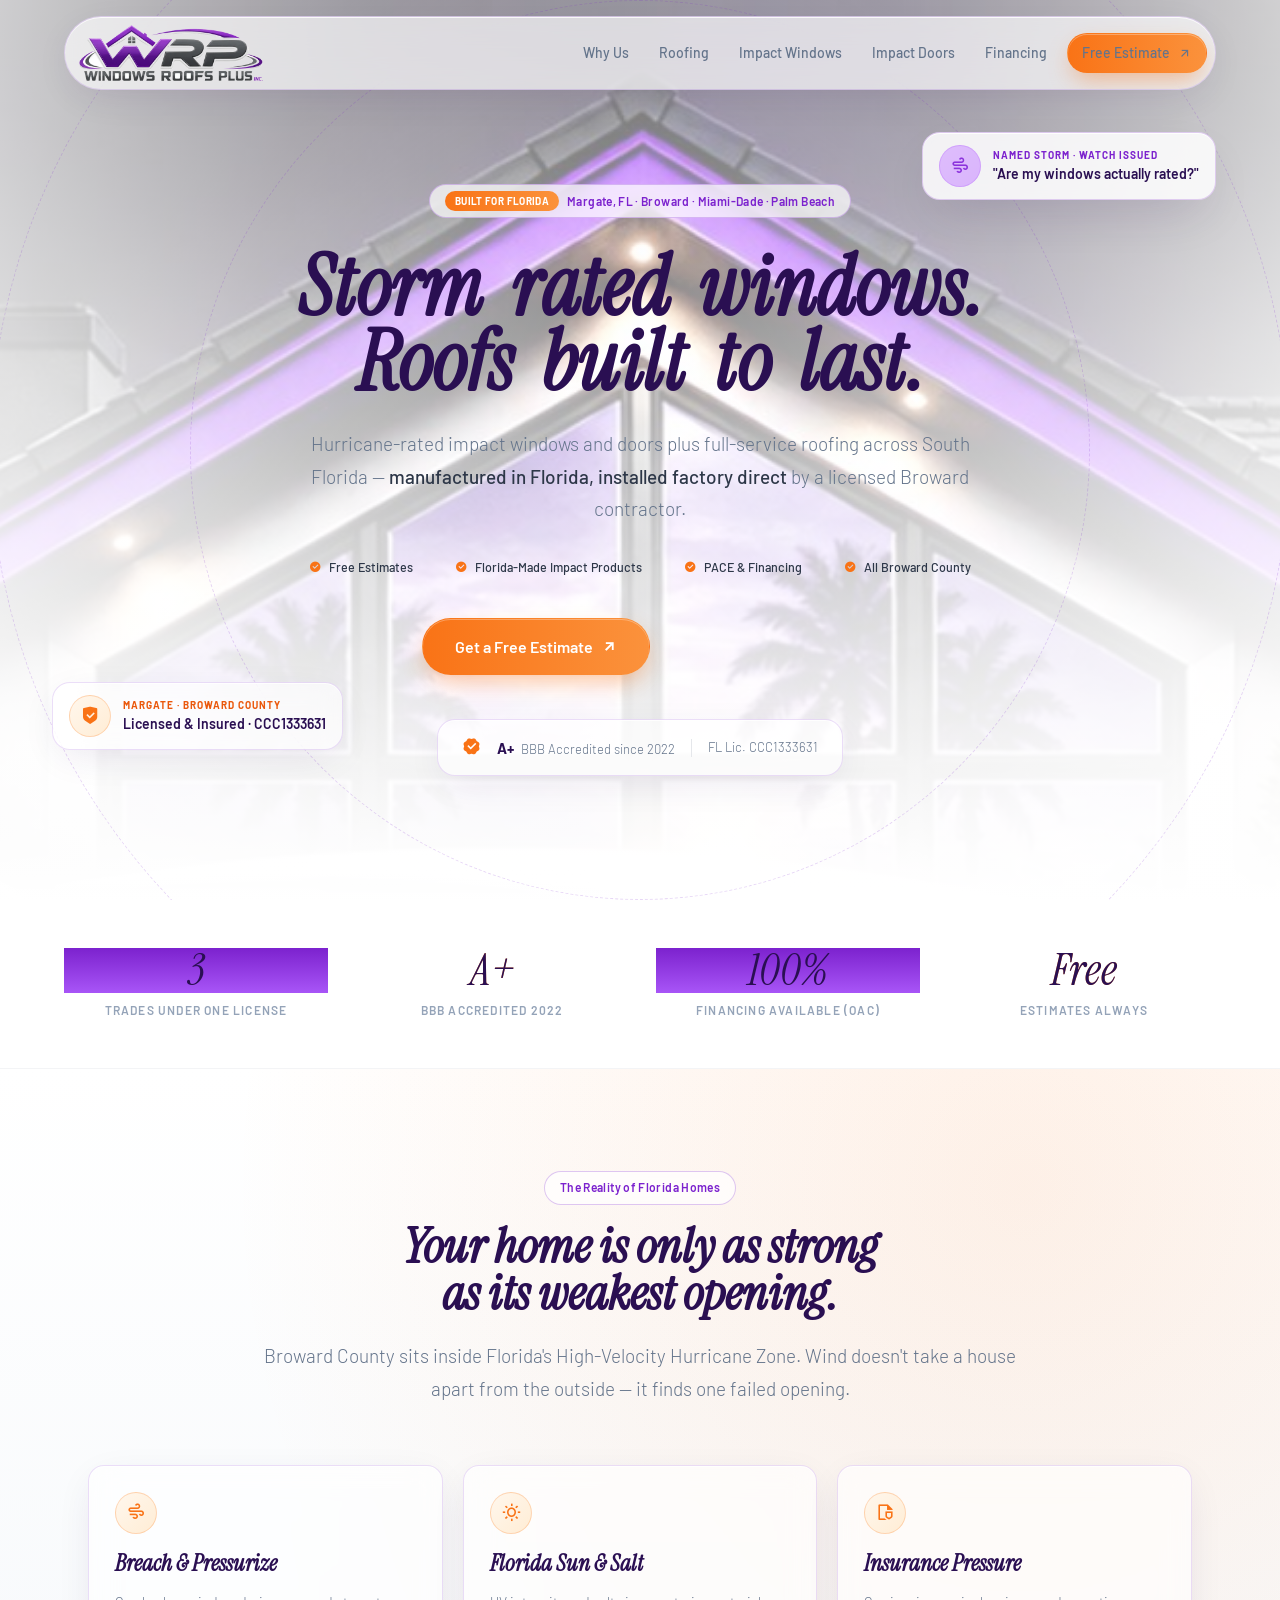
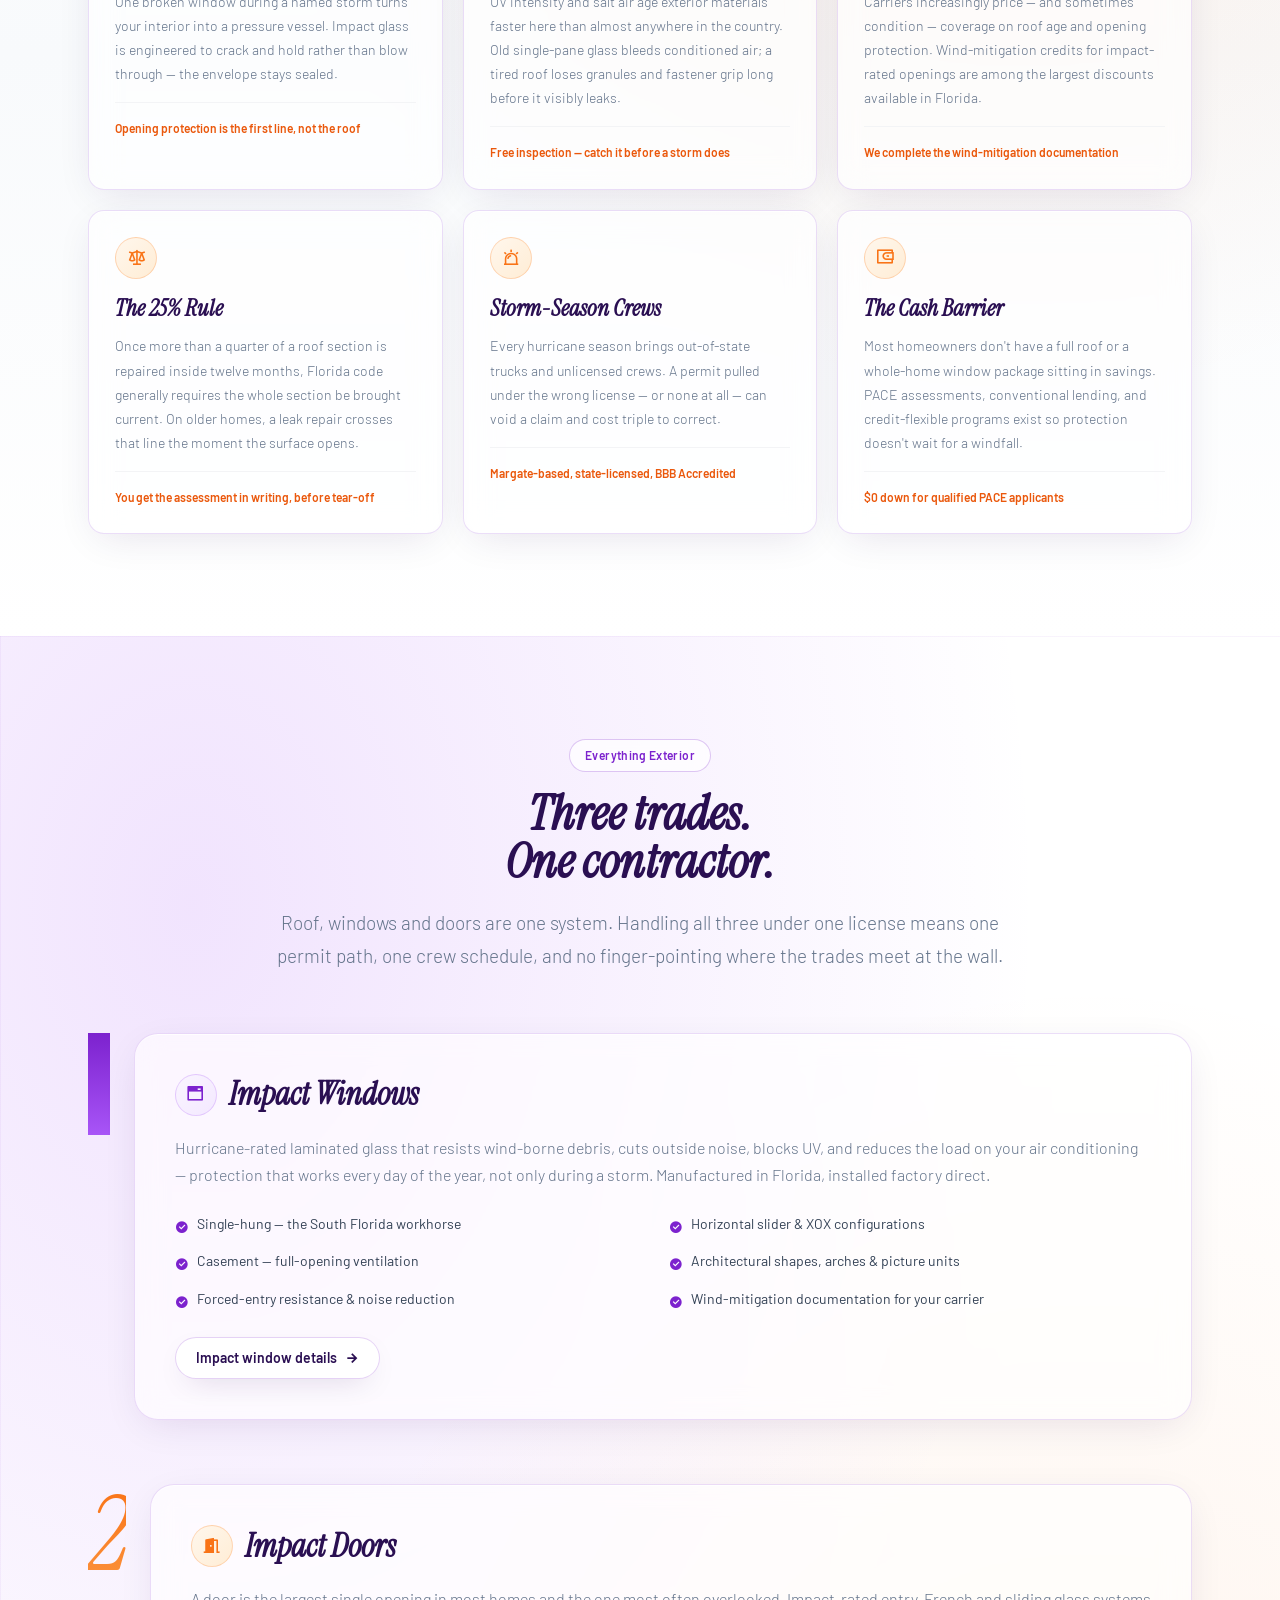
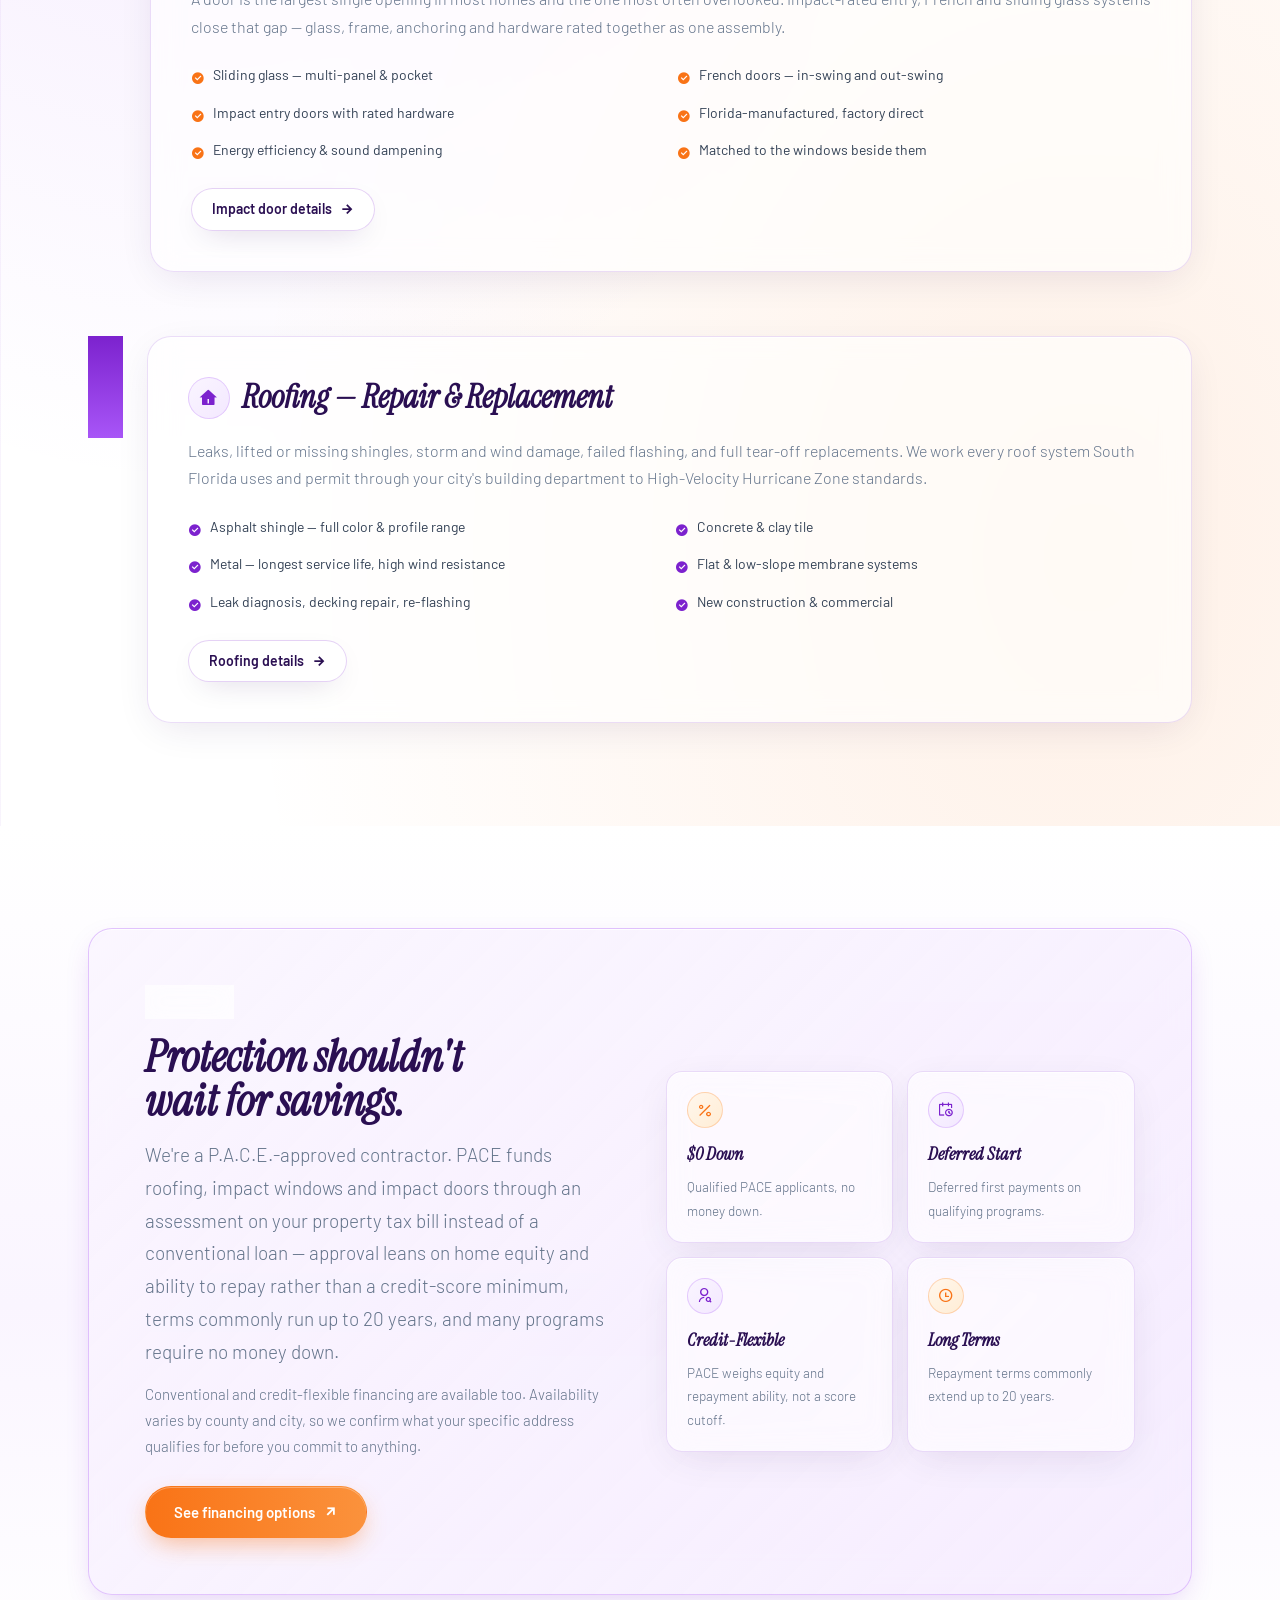
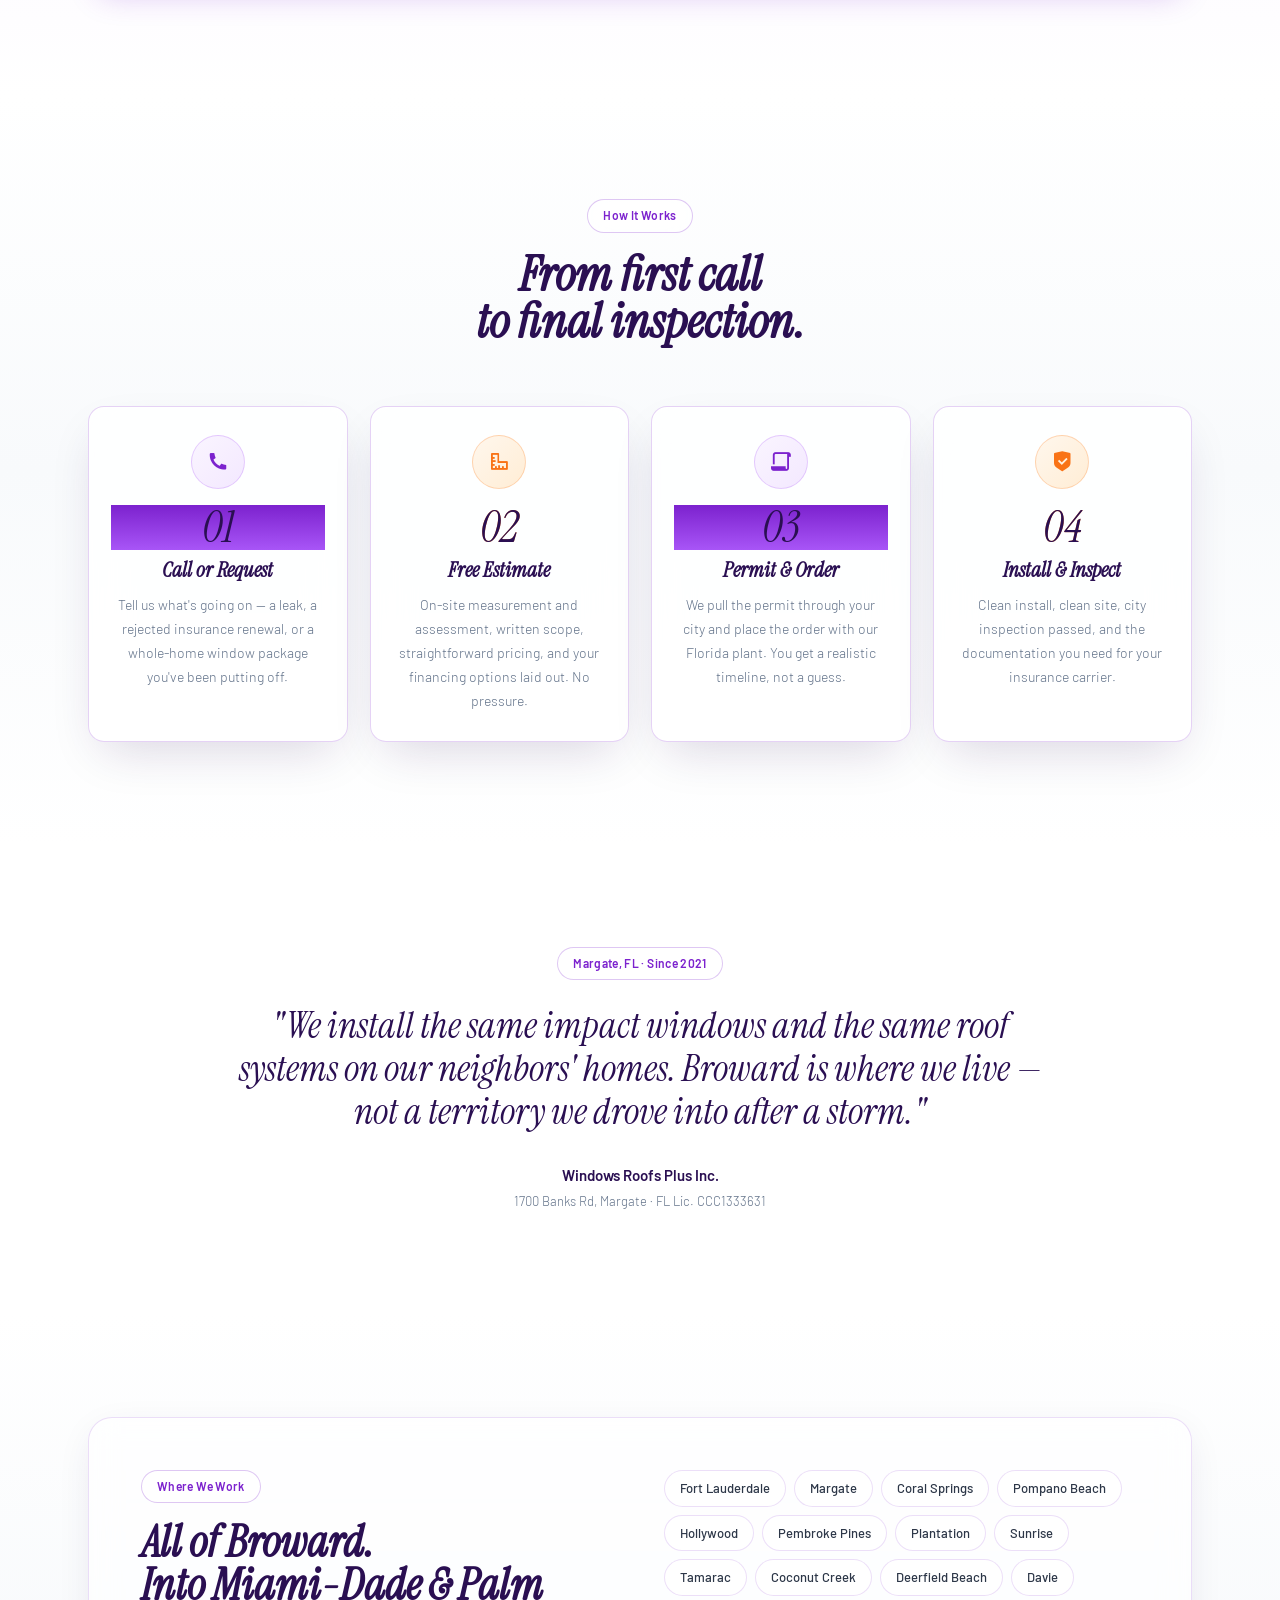
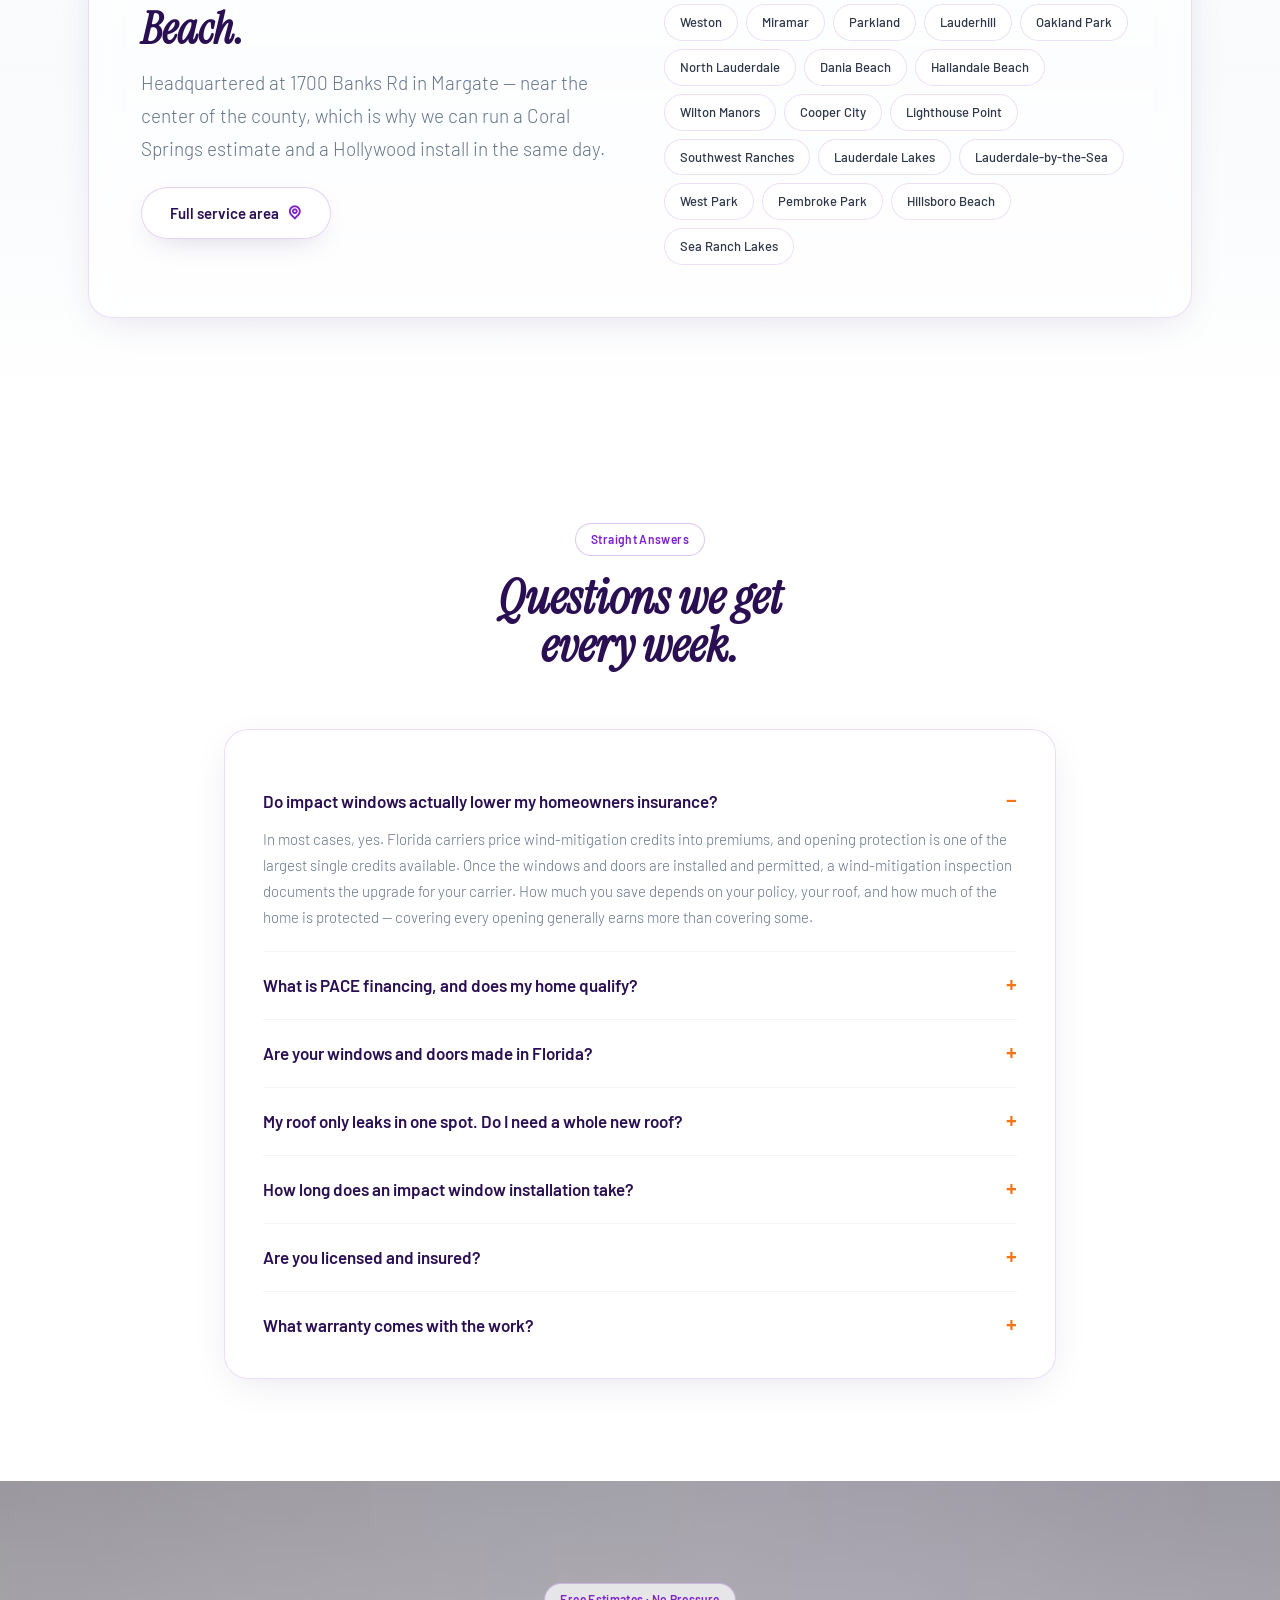
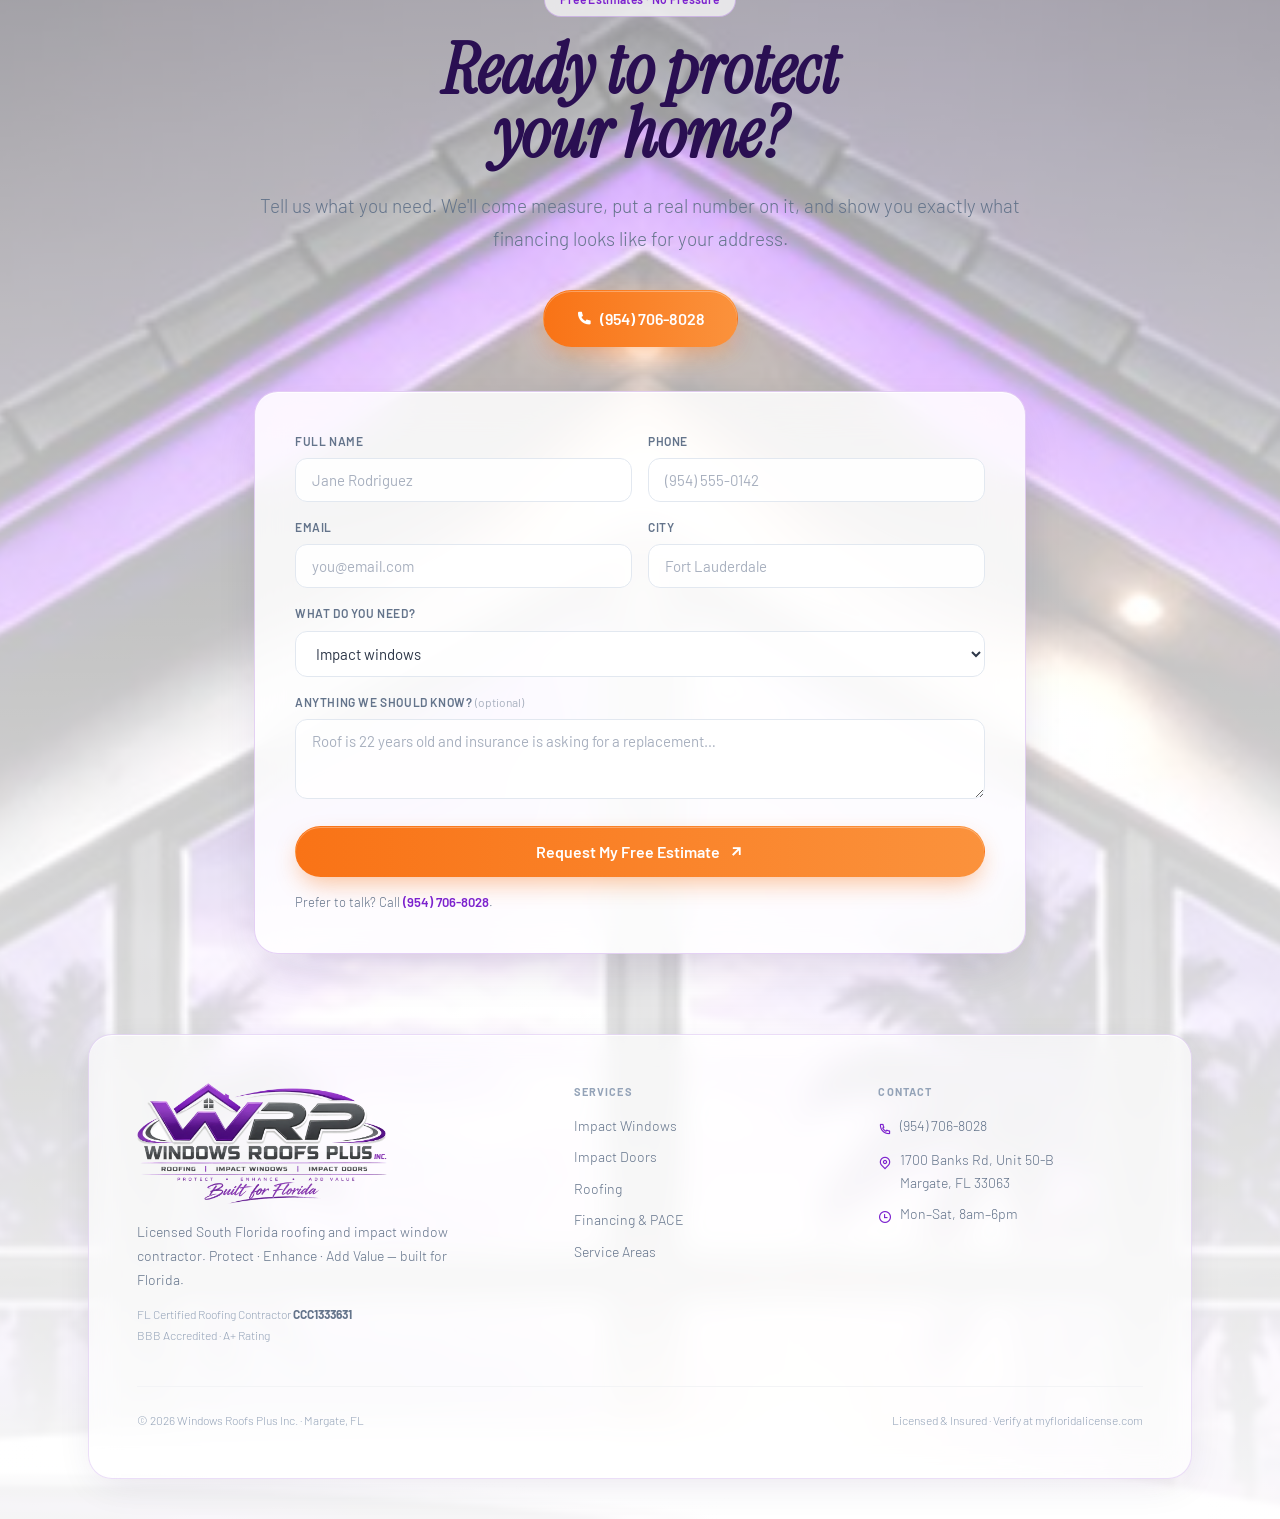
==== commit 69b13197: "Switch to the transparent-background logo Client supplied the lockup on a flat white background. Key" ====
--- a/index.html
+++ b/index.html
@@ -37,7 +37,7 @@
 "name":"Windows Roofs Plus Inc.","alternateName":"WRP",
 "url":"https://windowsroofsplus.com","telephone":"+19547068028",
 "image":"https://windowsroofsplus.com/assets/brand/wrp-social-share.jpg",
-"logo":"https://windowsroofsplus.com/assets/brand/wrp-logo.png",
+"logo":"https://windowsroofsplus.com/assets/brand/wrp-mark.png",
 "slogan":"Protect · Enhance · Add Value — Built for Florida",
 "address":{"@type":"PostalAddress","streetAddress":"1700 Banks Rd, Unit 50-B","addressLocality":"Margate","addressRegion":"FL","postalCode":"33063","addressCountry":"US"},
 "geo":{"@type":"GeoCoordinates","latitude":"26.2445","longitude":"-80.2064"},
@@ -64,9 +64,9 @@
 
 <!-- ─── NAVBAR ─────────────────────────────────────────────────── -->
 <div class="nav-wrap">
-  <nav class="nav">
+  <nav class="nav glass">
     <a href="/" class="nav-logo" aria-label="Windows Roofs Plus Inc. home">
-      <img src="/assets/brand/wrp-nav.webp" alt="Windows Roofs Plus Inc. — Roofing, Impact Windows, Impact Doors" width="640" height="279">
+      <img src="/assets/brand/wrp-nav.webp" alt="Windows Roofs Plus Inc. — Roofing, Impact Windows, Impact Doors" width="620" height="190">
     </a>
     <div class="nav-links">
       <a href="#pain">Why Us</a>
@@ -78,7 +78,7 @@
     </div>
     <button class="nav-toggle" id="navToggle" aria-label="Open menu" aria-expanded="false"><i class="ri-menu-line"></i></button>
   </nav>
-  <div class="mobile-menu" id="mobileMenu">
+  <div class="mobile-menu glass-strong" id="mobileMenu">
     <a href="/services/roofing.html">Roofing</a>
     <a href="/services/impact-windows.html">Impact Windows</a>
     <a href="/services/impact-doors.html">Impact Doors</a>
@@ -506,7 +506,7 @@
     <div class="glass round-2xl footer-inner">
       <div class="footer-grid">
         <div>
-          <div class="footer-logo"><img src="/assets/brand/wrp-nav.webp" alt="Windows Roofs Plus Inc." width="640" height="279" loading="lazy"></div>
+          <div class="footer-logo"><img src="/assets/brand/wrp-mark.webp" alt="Windows Roofs Plus Inc." width="900" height="435" loading="lazy"></div>
           <p style="font-size:14px;max-width:320px">Licensed South Florida roofing and impact window contractor. Protect · Enhance · Add Value — built for Florida.</p>
           <p style="font-size:12px;color:var(--fg-4);margin-top:12px">FL Certified Roofing Contractor <strong style="color:var(--fg-3)">CCC1333631</strong><br>BBB Accredited · A+ Rating</p>
         </div>
--- a/assets/css/wrp.css
+++ b/assets/css/wrp.css
@@ -122,15 +122,13 @@
 /* nav */
 .nav-wrap{position:fixed;top:16px;left:0;right:0;z-index:50;padding:0 16px}
 .nav{max-width:var(--maxw);margin:0 auto;display:flex;align-items:center;
-  justify-content:space-between;gap:12px;padding:8px 8px 8px 12px;border-radius:9999px}
-.nav-logo img{width:188px;border-radius:11px;box-shadow:0 4px 14px -6px rgba(76,29,149,.45)}
+  justify-content:space-between;gap:12px;padding:8px 8px 8px 14px;border-radius:9999px!important}
+.nav-logo img{width:184px}
 .nav-links{display:flex;align-items:center;gap:2px}
 .nav-links a{padding:8px 14px;font-size:14px;font-weight:500;color:var(--fg-3);border-radius:9999px;transition:color .2s}
 .nav-links a:hover{color:var(--violet-500)}
 .nav-toggle{display:none;background:none;border:none;color:var(--fg-1);font-size:24px;cursor:pointer;padding:6px 12px;line-height:1}
-.mobile-menu{display:none;max-width:var(--maxw);margin:10px auto 0;padding:12px;border-radius:20px;
-  background:rgba(255,255,255,.95);backdrop-filter:blur(18px);
-  border:1px solid rgba(124,34,206,.18);box-shadow:0 20px 50px -15px rgba(42,15,82,.20)}
+.mobile-menu{display:none;max-width:var(--maxw);margin:10px auto 0;padding:12px;border-radius:20px!important}
 .mobile-menu.open{display:block}
 .mobile-menu a{display:block;padding:11px 14px;font-weight:600;color:var(--fg-2);border-radius:12px}
 .mobile-menu a:hover{background:var(--violet-50);color:var(--violet-500)}
@@ -252,7 +250,7 @@
 .footer li{margin-bottom:9px;font-size:14px;font-weight:300;color:var(--fg-3);display:flex;gap:8px;align-items:flex-start}
 .footer li i{color:var(--violet-500);flex-shrink:0;margin-top:3px}
 .footer li a:hover{color:var(--violet-500)}
-.footer-logo img{width:230px;border-radius:12px;margin-bottom:16px;box-shadow:0 6px 20px -8px rgba(76,29,149,.4)}
+.footer-logo img{width:250px;margin-bottom:16px}
 .footer-bottom{margin-top:40px;padding-top:24px;border-top:1px solid var(--border-2);
   display:flex;flex-wrap:wrap;gap:8px;justify-content:space-between;font-size:12px;font-weight:300;color:var(--fg-4)}
 
@@ -283,9 +281,9 @@
   .svc-num{font-size:3.4rem}
   .check-list{grid-template-columns:1fr}
   .form-grid{grid-template-columns:1fr}
-  .nav-logo img{width:146px}
+  .nav-logo img{width:142px}
   .footer-grid{grid-template-columns:1fr}
-  .footer-logo img{width:196px}
+  .footer-logo img{width:210px}
   .trust-strip{flex-wrap:wrap;justify-content:center;gap:10px}
   .trust-div,.trust-src{display:none}
 }
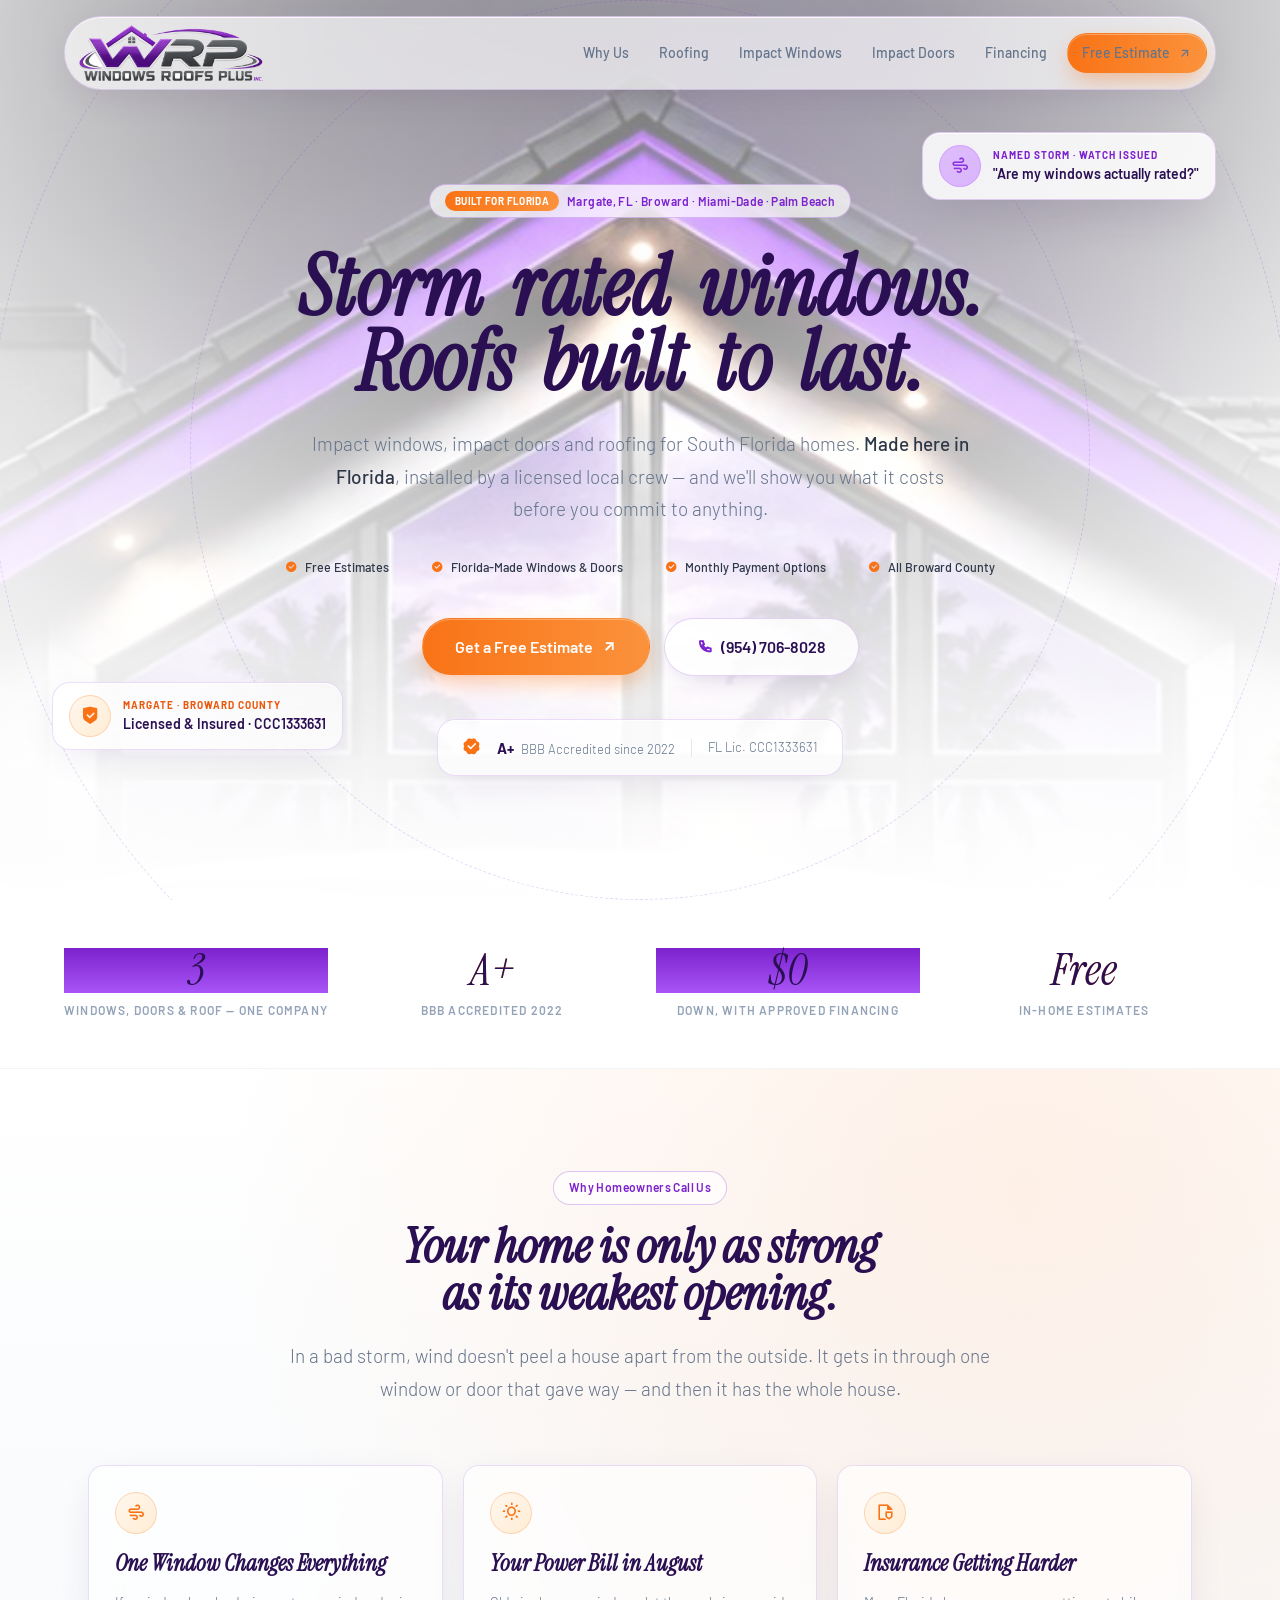
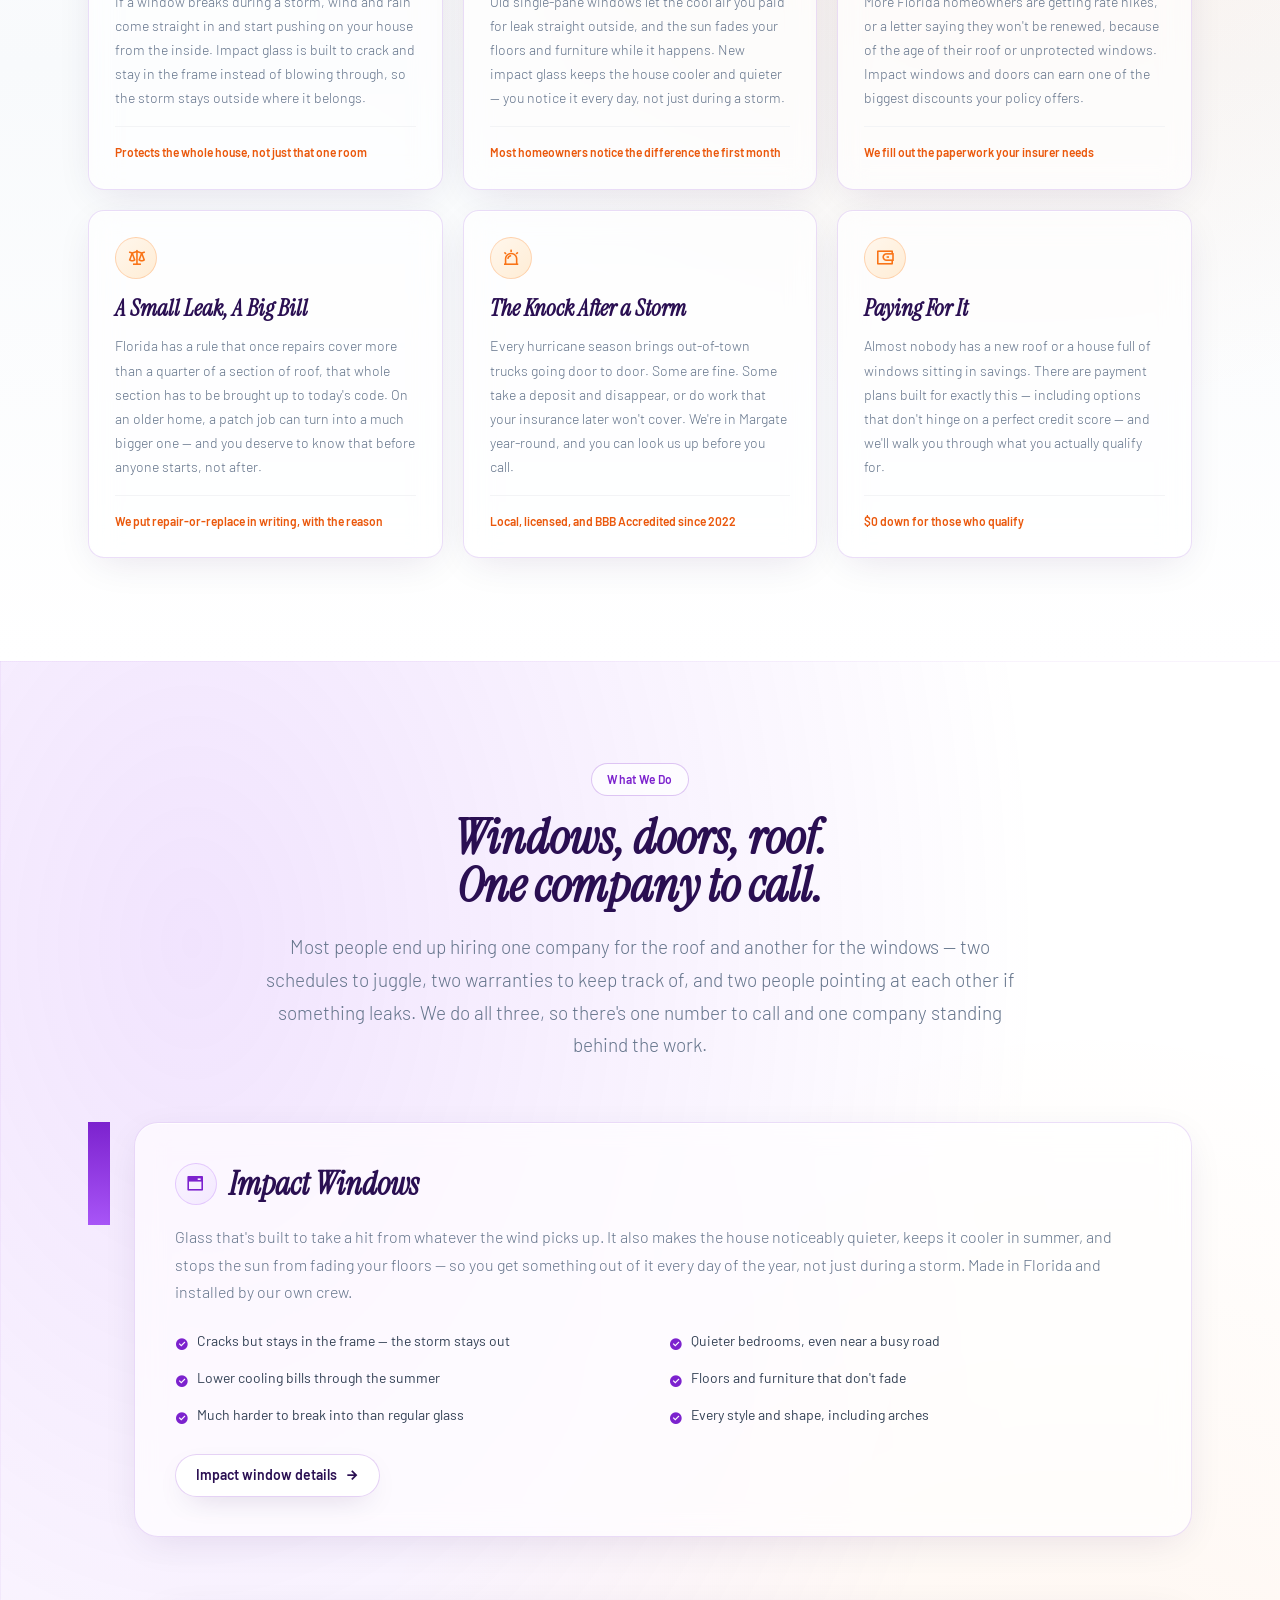
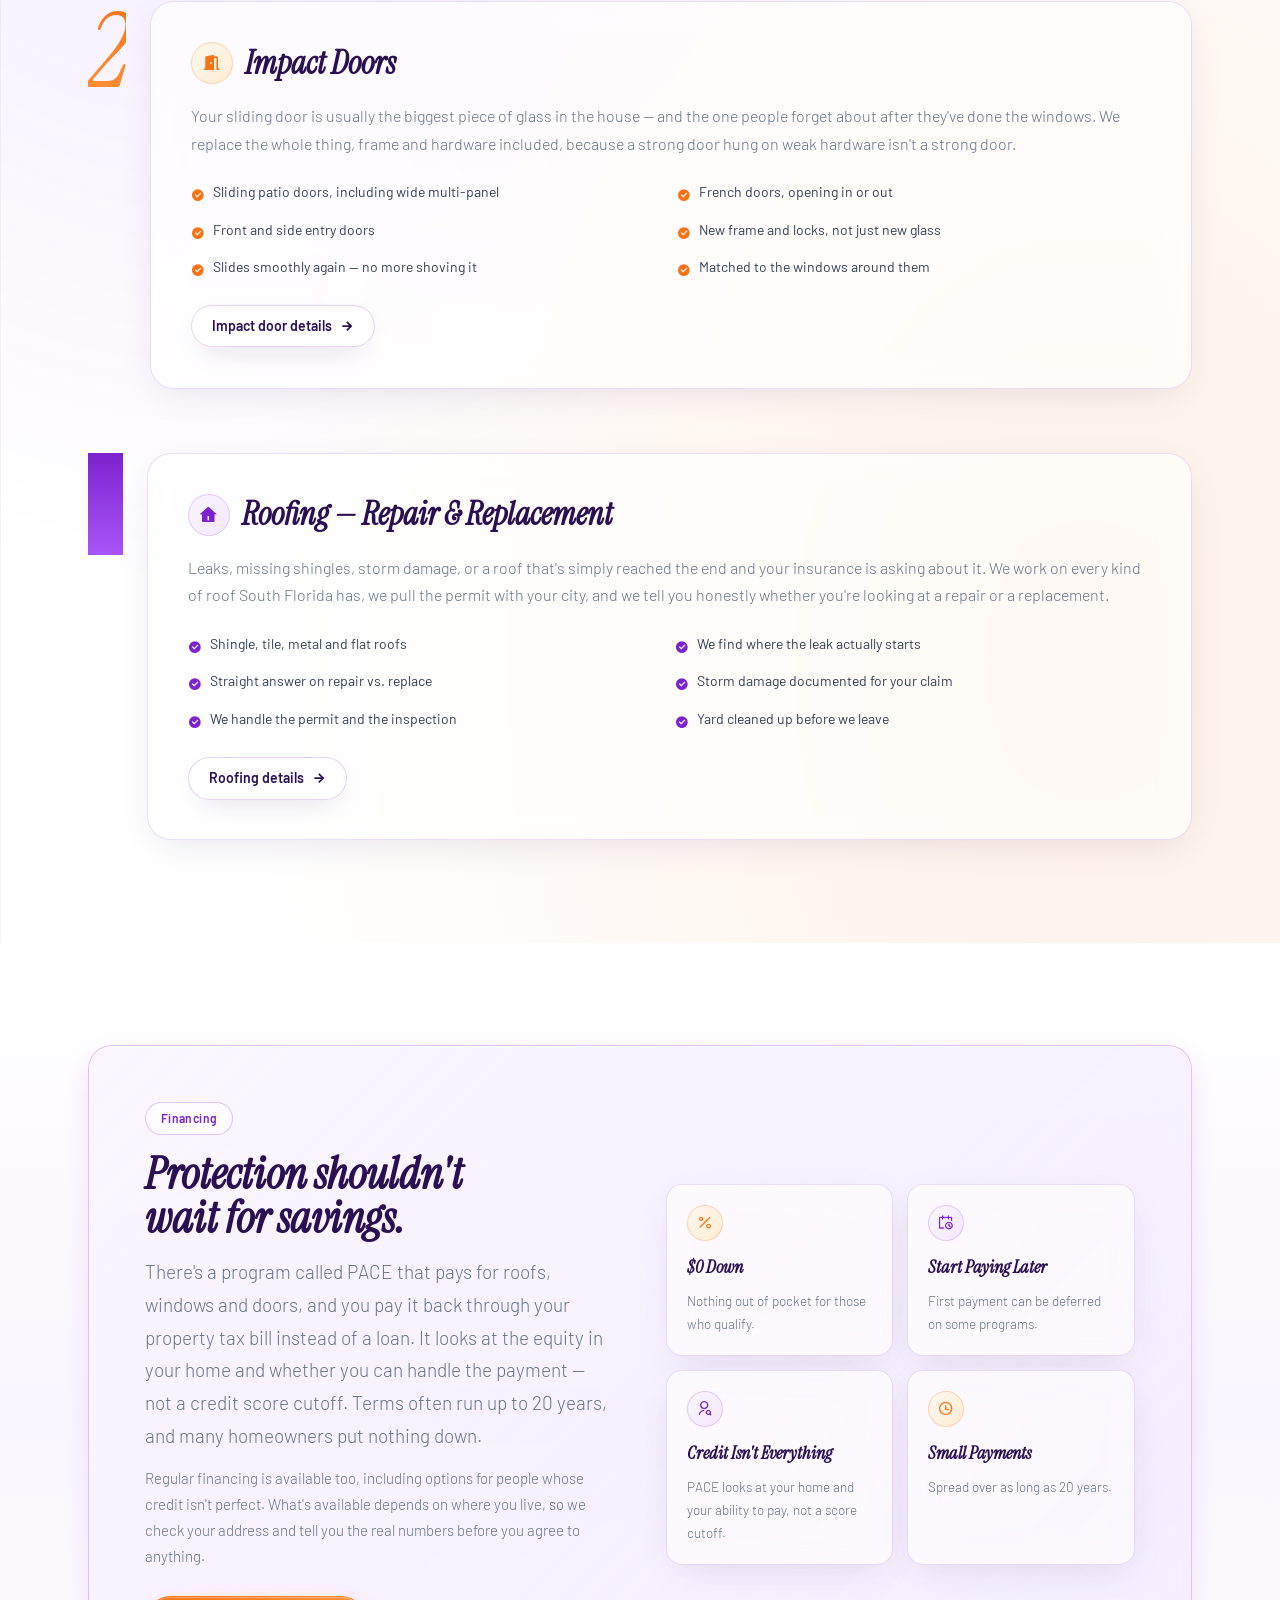
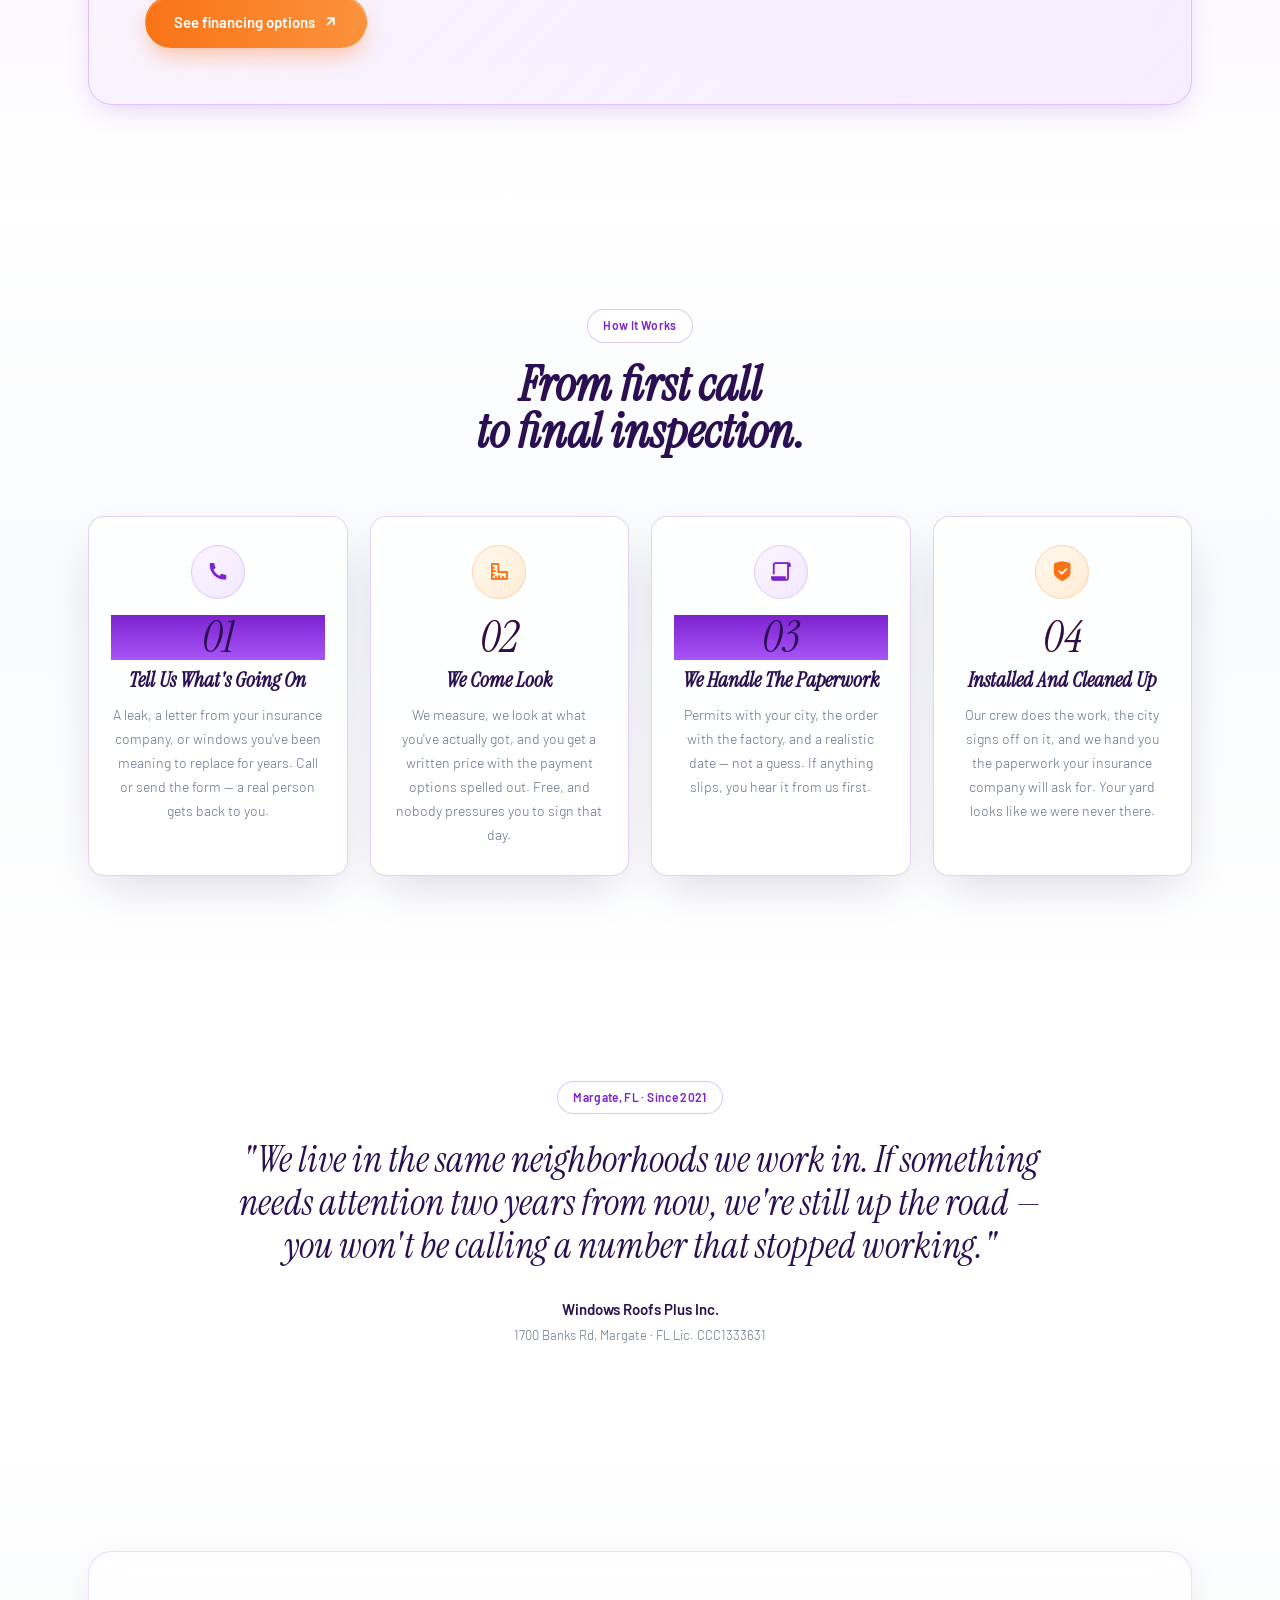
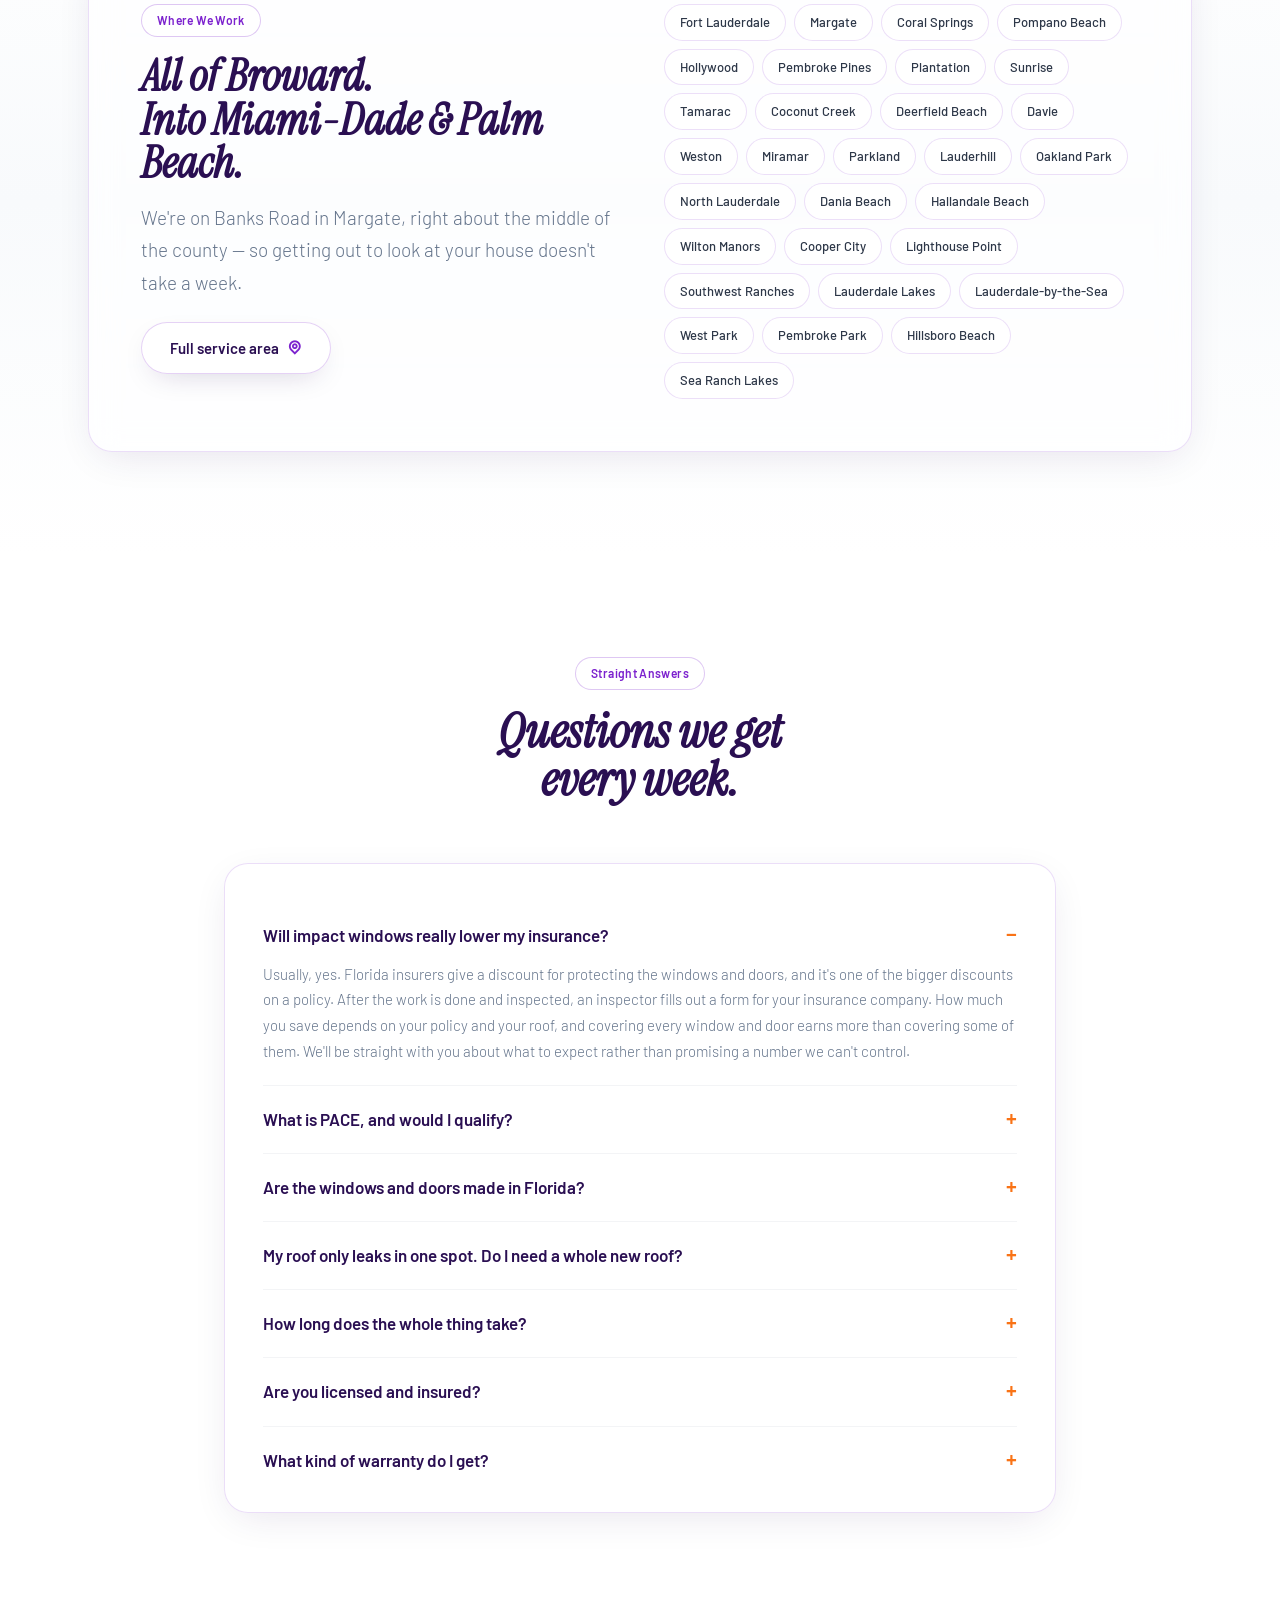
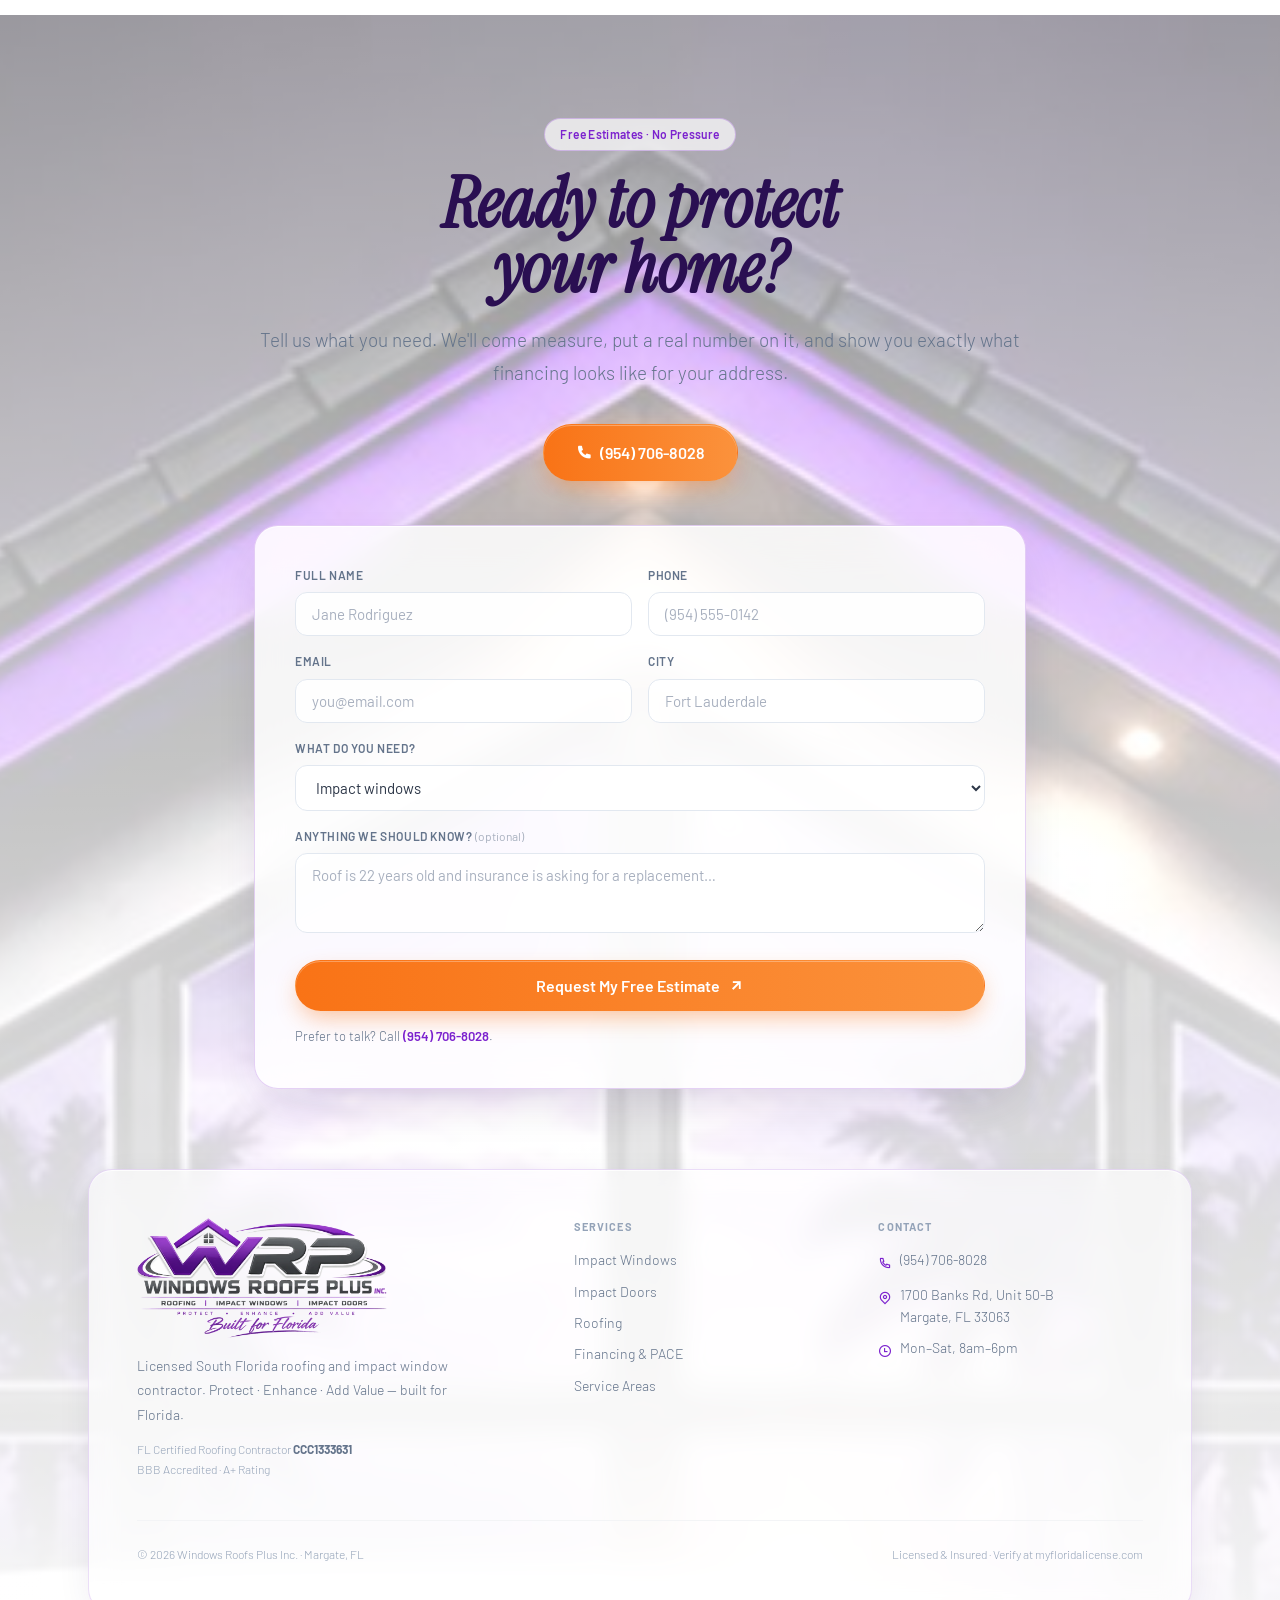
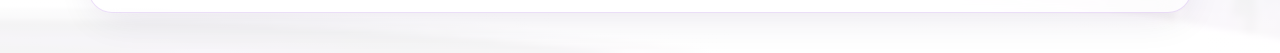
==== commit bae04df6: "Rewrite site copy for homeowners, not contractors The page was written from inside the trade. A home" ====
--- a/index.html
+++ b/index.html
@@ -51,13 +51,7 @@
 "openingHoursSpecification":{"@type":"OpeningHoursSpecification","dayOfWeek":["Monday","Tuesday","Wednesday","Thursday","Friday","Saturday"],"opens":"08:00","closes":"18:00"}}
 </script>
 <script type="application/ld+json">
-{"@context":"https://schema.org","@type":"FAQPage","mainEntity":[
-{"@type":"Question","name":"Do impact windows lower my homeowners insurance in Florida?","acceptedAnswer":{"@type":"Answer","text":"In most cases yes. Florida carriers price wind-mitigation credits into premiums, and opening protection is one of the largest single credits available. Once your impact windows and doors are installed and permitted, a wind-mitigation inspection documents the upgrade for your carrier. The size of the credit depends on your policy, your roof, and how much of the home's openings are protected — protecting every opening generally earns more than protecting some."}},
-{"@type":"Question","name":"What is PACE financing and can I use it for a roof or impact windows?","acceptedAnswer":{"@type":"Answer","text":"P.A.C.E. stands for Property Assessed Clean Energy. It funds qualifying resilience and efficiency upgrades — including roofing, impact windows, and impact doors — and is repaid through an assessment on your property tax bill rather than a conventional loan payment. Approval leans on home equity and ability to repay rather than a credit score minimum, terms commonly run up to 20 years, and many programs require no money down. Availability depends on your specific county or city, so we confirm eligibility for your address before you commit."}},
-{"@type":"Question","name":"Are your impact windows made in Florida?","acceptedAnswer":{"@type":"Answer","text":"Yes. Our impact windows and doors are manufactured in Florida and installed factory direct. That shortens lead times, keeps the product built to Florida's High-Velocity Hurricane Zone requirements rather than a generic national spec, and removes a layer of markup between the plant and your home."}},
-{"@type":"Question","name":"What is the Florida 25% roof rule?","acceptedAnswer":{"@type":"Answer","text":"Florida Building Code limits how much of an existing roof section can be repaired before the whole section must be brought up to current code. Once more than 25% of a roof section is repaired or replaced within a 12-month period, that section generally has to meet today's HVHZ requirements — proper underlayment, rated fasteners, and sound decking. On older Broward homes a leak repair can cross that threshold once the surface is opened, which is why we assess the roof in writing before work begins."}},
-{"@type":"Question","name":"Which areas does Windows Roofs Plus serve?","acceptedAnswer":{"@type":"Answer","text":"We are based in Margate and work throughout Broward County — Fort Lauderdale, Coral Springs, Pompano Beach, Hollywood, Pembroke Pines, Plantation, Sunrise, Tamarac, Coconut Creek, Deerfield Beach, Davie, Weston, Miramar and the rest of the county — with service extending into Miami-Dade and Palm Beach County."}},
-{"@type":"Question","name":"Is Windows Roofs Plus licensed and insured?","acceptedAnswer":{"@type":"Answer","text":"Yes. Windows Roofs Plus Inc. holds Florida Certified Roofing Contractor license CCC1333631 and carries liability and workers' compensation coverage. We are also BBB Accredited with an A+ rating. You can verify the license at any time through myfloridalicense.com."}}]}
+{"@context": "https://schema.org", "@type": "FAQPage", "mainEntity": [{"@type": "Question", "name": "Will impact windows really lower my insurance?", "acceptedAnswer": {"@type": "Answer", "text": "Usually, yes. Florida insurers give a discount for protecting the windows and doors, and it's one of the bigger discounts on a policy. After the work is done and inspected, an inspector fills out a form for your insurance company. How much you save depends on your policy and your roof, and covering every window and door earns more than covering some of them. We'll be straight with you about what to expect rather than promising a number we can't control."}}, {"@type": "Question", "name": "What is PACE, and would I qualify?", "acceptedAnswer": {"@type": "Answer", "text": "It's a program that pays for a roof, windows or doors, and you pay it back a little at a time through your property tax bill instead of taking out a loan. Instead of a credit score cutoff, it looks at the equity in your home and whether you can handle the payment — which is why it works for a lot of people the banks turn down. Payments can be spread over as long as 20 years and many homeowners put nothing down. It isn't offered everywhere, so we check your address first."}}, {"@type": "Question", "name": "Are the windows and doors made in Florida?", "acceptedAnswer": {"@type": "Answer", "text": "Yes. They're built here in Florida and come to us straight from the factory. That means you wait less, the product is built for our weather instead of a national one-size-fits-all spec, and there's no middleman adding to your price."}}, {"@type": "Question", "name": "My roof only leaks in one spot. Do I need a whole new roof?", "acceptedAnswer": {"@type": "Answer", "text": "Maybe not — but there's a Florida rule that decides it, not us. Once repairs cover more than about a quarter of a section of roof in a year, that whole section has to be brought up to today's code. On an older house, once we open it up we sometimes find soft wood underneath that pushes the job over that line. We'll show you what we find, put repair-or-replace in writing with the reason, and let you decide before anything is torn off."}}, {"@type": "Question", "name": "How long does the whole thing take?", "acceptedAnswer": {"@type": "Answer", "text": "The waiting is mostly at the factory, not at your house. Once everything is measured, permitted and built, most homes are done in one to three days depending on how many windows there are and whether there's stucco work around them. We give you a real date up front and tell you right away if it moves."}}, {"@type": "Question", "name": "Are you licensed and insured?", "acceptedAnswer": {"@type": "Answer", "text": "Yes — and you shouldn't take our word for it. Windows Roofs Plus Inc. holds Florida license CCC1333631, carries liability and workers' comp, and is BBB Accredited with an A+ rating. You can look the license up yourself at myfloridalicense.com, and you should do that with any contractor who knocks on your door."}}, {"@type": "Question", "name": "What kind of warranty do I get?", "acceptedAnswer": {"@type": "Answer", "text": "The windows, doors and roofing materials all come with the manufacturer's warranty. Our own workmanship warranty is written into your contract in plain language — ask us for it, read it, and ask anyone else you're getting a quote from for theirs too. If a contractor won't put a warranty in writing, that tells you something."}}]}
 </script>
 </head>
 <body>
@@ -136,14 +130,14 @@
     </h1>
 
     <p class="lead blur-in" style="animation-delay:1.3s;max-width:660px;margin:28px auto 0">
-      Hurricane-rated impact windows and doors plus full-service roofing across South Florida —
-      <strong>manufactured in Florida, installed factory direct</strong> by a licensed Broward contractor.
+      Impact windows, impact doors and roofing for South Florida homes. <strong>Made here in Florida</strong>,
+      installed by a licensed local crew — and we'll show you what it costs before you commit to anything.
     </p>
 
     <div class="hero-badges blur-in" style="animation-delay:1.45s">
       <span class="badge"><i class="ri-checkbox-circle-fill"></i>Free Estimates</span>
-      <span class="badge"><i class="ri-checkbox-circle-fill"></i>Florida-Made Impact Products</span>
-      <span class="badge"><i class="ri-checkbox-circle-fill"></i>PACE &amp; Financing</span>
+      <span class="badge"><i class="ri-checkbox-circle-fill"></i>Florida-Made Windows &amp; Doors</span>
+      <span class="badge"><i class="ri-checkbox-circle-fill"></i>Monthly Payment Options</span>
       <span class="badge"><i class="ri-checkbox-circle-fill"></i>All Broward County</span>
     </div>
 
@@ -171,19 +165,19 @@
   <div class="stats">
     <div class="stat reveal">
       <div class="h-display stat-value num">3</div>
-      <div class="stat-label">Trades Under One License</div>
+      <div class="stat-label">Windows, Doors &amp; Roof — One Company</div>
     </div>
     <div class="stat reveal">
       <div class="h-display stat-value-orange num">A+</div>
       <div class="stat-label">BBB Accredited 2022</div>
     </div>
     <div class="stat reveal">
-      <div class="h-display stat-value num">100%</div>
-      <div class="stat-label">Financing Available (OAC)</div>
+      <div class="h-display stat-value num">$0</div>
+      <div class="stat-label">Down, With Approved Financing</div>
     </div>
     <div class="stat reveal">
       <div class="h-display stat-value-orange num">Free</div>
-      <div class="stat-label">Estimates Always</div>
+      <div class="stat-label">In-Home Estimates</div>
     </div>
   </div>
 </section>
@@ -193,49 +187,49 @@
   <div class="glow-b"></div>
   <div class="container" style="position:relative;z-index:10">
     <div class="sec-head">
-      <div class="eyebrow reveal" style="color:var(--orange-600);border-color:rgba(249,115,22,.3)">The Reality of Florida Homes</div>
+      <div class="eyebrow reveal" style="color:var(--orange-600);border-color:rgba(249,115,22,.3)">Why Homeowners Call Us</div>
       <h2 class="h-display reveal">Your home is only as strong<br>as its weakest opening.</h2>
       <p class="lead reveal" style="margin-top:22px">
-        Broward County sits inside Florida's High-Velocity Hurricane Zone. Wind doesn't take a house apart from the outside — it finds one failed opening.
+        In a bad storm, wind doesn't peel a house apart from the outside. It gets in through one window or door that gave way — and then it has the whole house.
       </p>
     </div>
 
     <div class="grid-3">
       <div class="glass card pain-card hover-lift reveal">
         <div class="icon-pill-orange"><i class="ri-windy-line"></i></div>
-        <h4 class="h-display">Breach &amp; Pressurize</h4>
-        <p>One broken window during a named storm turns your interior into a pressure vessel. Impact glass is engineered to crack and hold rather than blow through — the envelope stays sealed.</p>
-        <div class="pain-note">Opening protection is the first line, not the roof</div>
+        <h4 class="h-display">One Window Changes Everything</h4>
+        <p>If a window breaks during a storm, wind and rain come straight in and start pushing on your house from the inside. Impact glass is built to crack and stay in the frame instead of blowing through, so the storm stays outside where it belongs.</p>
+        <div class="pain-note">Protects the whole house, not just that one room</div>
       </div>
       <div class="glass card pain-card hover-lift reveal">
         <div class="icon-pill-orange"><i class="ri-sun-line"></i></div>
-        <h4 class="h-display">Florida Sun &amp; Salt</h4>
-        <p>UV intensity and salt air age exterior materials faster here than almost anywhere in the country. Old single-pane glass bleeds conditioned air; a tired roof loses granules and fastener grip long before it visibly leaks.</p>
-        <div class="pain-note">Free inspection — catch it before a storm does</div>
+        <h4 class="h-display">Your Power Bill in August</h4>
+        <p>Old single-pane windows let the cool air you paid for leak straight outside, and the sun fades your floors and furniture while it happens. New impact glass keeps the house cooler and quieter — you notice it every day, not just during a storm.</p>
+        <div class="pain-note">Most homeowners notice the difference the first month</div>
       </div>
       <div class="glass card pain-card hover-lift reveal">
         <div class="icon-pill-orange"><i class="ri-file-shield-2-line"></i></div>
-        <h4 class="h-display">Insurance Pressure</h4>
-        <p>Carriers increasingly price — and sometimes condition — coverage on roof age and opening protection. Wind-mitigation credits for impact-rated openings are among the largest discounts available in Florida.</p>
-        <div class="pain-note">We complete the wind-mitigation documentation</div>
+        <h4 class="h-display">Insurance Getting Harder</h4>
+        <p>More Florida homeowners are getting rate hikes, or a letter saying they won't be renewed, because of the age of their roof or unprotected windows. Impact windows and doors can earn one of the biggest discounts your policy offers.</p>
+        <div class="pain-note">We fill out the paperwork your insurer needs</div>
       </div>
       <div class="glass card pain-card hover-lift reveal">
         <div class="icon-pill-orange"><i class="ri-scales-3-line"></i></div>
-        <h4 class="h-display">The 25% Rule</h4>
-        <p>Once more than a quarter of a roof section is repaired inside twelve months, Florida code generally requires the whole section be brought current. On older homes, a leak repair crosses that line the moment the surface opens.</p>
-        <div class="pain-note">You get the assessment in writing, before tear-off</div>
+        <h4 class="h-display">A Small Leak, A Big Bill</h4>
+        <p>Florida has a rule that once repairs cover more than a quarter of a section of roof, that whole section has to be brought up to today's code. On an older home, a patch job can turn into a much bigger one — and you deserve to know that before anyone starts, not after.</p>
+        <div class="pain-note">We put repair-or-replace in writing, with the reason</div>
       </div>
       <div class="glass card pain-card hover-lift reveal">
         <div class="icon-pill-orange"><i class="ri-alarm-warning-line"></i></div>
-        <h4 class="h-display">Storm-Season Crews</h4>
-        <p>Every hurricane season brings out-of-state trucks and unlicensed crews. A permit pulled under the wrong license — or none at all — can void a claim and cost triple to correct.</p>
-        <div class="pain-note">Margate-based, state-licensed, BBB Accredited</div>
+        <h4 class="h-display">The Knock After a Storm</h4>
+        <p>Every hurricane season brings out-of-town trucks going door to door. Some are fine. Some take a deposit and disappear, or do work that your insurance later won't cover. We're in Margate year-round, and you can look us up before you call.</p>
+        <div class="pain-note">Local, licensed, and BBB Accredited since 2022</div>
       </div>
       <div class="glass card pain-card hover-lift reveal">
         <div class="icon-pill-orange"><i class="ri-wallet-3-line"></i></div>
-        <h4 class="h-display">The Cash Barrier</h4>
-        <p>Most homeowners don't have a full roof or a whole-home window package sitting in savings. PACE assessments, conventional lending, and credit-flexible programs exist so protection doesn't wait for a windfall.</p>
-        <div class="pain-note">$0 down for qualified PACE applicants</div>
+        <h4 class="h-display">Paying For It</h4>
+        <p>Almost nobody has a new roof or a house full of windows sitting in savings. There are payment plans built for exactly this — including options that don't hinge on a perfect credit score — and we'll walk you through what you actually qualify for.</p>
+        <div class="pain-note">$0 down for those who qualify</div>
       </div>
     </div>
   </div>
@@ -246,9 +240,9 @@
   <div class="glow-a"></div>
   <div class="container" style="position:relative;z-index:10">
     <div class="sec-head">
-      <div class="eyebrow reveal">Everything Exterior</div>
-      <h2 class="h-display reveal">Three trades.<br>One contractor.</h2>
-      <p class="lead reveal" style="margin-top:22px">Roof, windows and doors are one system. Handling all three under one license means one permit path, one crew schedule, and no finger-pointing where the trades meet at the wall.</p>
+      <div class="eyebrow reveal">What We Do</div>
+      <h2 class="h-display reveal">Windows, doors, roof.<br>One company to call.</h2>
+      <p class="lead reveal" style="margin-top:22px">Most people end up hiring one company for the roof and another for the windows — two schedules to juggle, two warranties to keep track of, and two people pointing at each other if something leaks. We do all three, so there's one number to call and one company standing behind the work.</p>
     </div>
 
     <div class="svc reveal">
@@ -258,14 +252,14 @@
           <div class="icon-pill"><i class="ri-window-2-fill"></i></div>
           <h3 class="h-display">Impact Windows</h3>
         </div>
-        <p style="font-size:16px">Hurricane-rated laminated glass that resists wind-borne debris, cuts outside noise, blocks UV, and reduces the load on your air conditioning — protection that works every day of the year, not only during a storm. Manufactured in Florida, installed factory direct.</p>
+        <p style="font-size:16px">Glass that's built to take a hit from whatever the wind picks up. It also makes the house noticeably quieter, keeps it cooler in summer, and stops the sun from fading your floors — so you get something out of it every day of the year, not just during a storm. Made in Florida and installed by our own crew.</p>
         <ul class="check-list">
-          <li><i class="ri-checkbox-circle-fill"></i>Single-hung — the South Florida workhorse</li>
-          <li><i class="ri-checkbox-circle-fill"></i>Horizontal slider &amp; XOX configurations</li>
-          <li><i class="ri-checkbox-circle-fill"></i>Casement — full-opening ventilation</li>
-          <li><i class="ri-checkbox-circle-fill"></i>Architectural shapes, arches &amp; picture units</li>
-          <li><i class="ri-checkbox-circle-fill"></i>Forced-entry resistance &amp; noise reduction</li>
-          <li><i class="ri-checkbox-circle-fill"></i>Wind-mitigation documentation for your carrier</li>
+          <li><i class="ri-checkbox-circle-fill"></i>Cracks but stays in the frame — the storm stays out</li>
+          <li><i class="ri-checkbox-circle-fill"></i>Quieter bedrooms, even near a busy road</li>
+          <li><i class="ri-checkbox-circle-fill"></i>Lower cooling bills through the summer</li>
+          <li><i class="ri-checkbox-circle-fill"></i>Floors and furniture that don't fade</li>
+          <li><i class="ri-checkbox-circle-fill"></i>Much harder to break into than regular glass</li>
+          <li><i class="ri-checkbox-circle-fill"></i>Every style and shape, including arches</li>
         </ul>
         <a href="/services/impact-windows.html" class="btn btn-ghost btn-sm" style="margin-top:24px">Impact window details <i class="ri-arrow-right-line"></i></a>
       </div>
@@ -278,14 +272,14 @@
           <div class="icon-pill-orange"><i class="ri-door-open-fill"></i></div>
           <h3 class="h-display">Impact Doors</h3>
         </div>
-        <p style="font-size:16px">A door is the largest single opening in most homes and the one most often overlooked. Impact-rated entry, French and sliding glass systems close that gap — glass, frame, anchoring and hardware rated together as one assembly.</p>
+        <p style="font-size:16px">Your sliding door is usually the biggest piece of glass in the house — and the one people forget about after they've done the windows. We replace the whole thing, frame and hardware included, because a strong door hung on weak hardware isn't a strong door.</p>
         <ul class="check-list orange">
-          <li><i class="ri-checkbox-circle-fill"></i>Sliding glass — multi-panel &amp; pocket</li>
-          <li><i class="ri-checkbox-circle-fill"></i>French doors — in-swing and out-swing</li>
-          <li><i class="ri-checkbox-circle-fill"></i>Impact entry doors with rated hardware</li>
-          <li><i class="ri-checkbox-circle-fill"></i>Florida-manufactured, factory direct</li>
-          <li><i class="ri-checkbox-circle-fill"></i>Energy efficiency &amp; sound dampening</li>
-          <li><i class="ri-checkbox-circle-fill"></i>Matched to the windows beside them</li>
+          <li><i class="ri-checkbox-circle-fill"></i>Sliding patio doors, including wide multi-panel</li>
+          <li><i class="ri-checkbox-circle-fill"></i>French doors, opening in or out</li>
+          <li><i class="ri-checkbox-circle-fill"></i>Front and side entry doors</li>
+          <li><i class="ri-checkbox-circle-fill"></i>New frame and locks, not just new glass</li>
+          <li><i class="ri-checkbox-circle-fill"></i>Slides smoothly again — no more shoving it</li>
+          <li><i class="ri-checkbox-circle-fill"></i>Matched to the windows around them</li>
         </ul>
         <a href="/services/impact-doors.html" class="btn btn-ghost btn-sm" style="margin-top:24px">Impact door details <i class="ri-arrow-right-line"></i></a>
       </div>
@@ -298,14 +292,14 @@
           <div class="icon-pill"><i class="ri-home-4-fill"></i></div>
           <h3 class="h-display">Roofing — Repair &amp; Replacement</h3>
         </div>
-        <p style="font-size:16px">Leaks, lifted or missing shingles, storm and wind damage, failed flashing, and full tear-off replacements. We work every roof system South Florida uses and permit through your city's building department to High-Velocity Hurricane Zone standards.</p>
+        <p style="font-size:16px">Leaks, missing shingles, storm damage, or a roof that's simply reached the end and your insurance is asking about it. We work on every kind of roof South Florida has, we pull the permit with your city, and we tell you honestly whether you're looking at a repair or a replacement.</p>
         <ul class="check-list">
-          <li><i class="ri-checkbox-circle-fill"></i>Asphalt shingle — full color &amp; profile range</li>
-          <li><i class="ri-checkbox-circle-fill"></i>Concrete &amp; clay tile</li>
-          <li><i class="ri-checkbox-circle-fill"></i>Metal — longest service life, high wind resistance</li>
-          <li><i class="ri-checkbox-circle-fill"></i>Flat &amp; low-slope membrane systems</li>
-          <li><i class="ri-checkbox-circle-fill"></i>Leak diagnosis, decking repair, re-flashing</li>
-          <li><i class="ri-checkbox-circle-fill"></i>New construction &amp; commercial</li>
+          <li><i class="ri-checkbox-circle-fill"></i>Shingle, tile, metal and flat roofs</li>
+          <li><i class="ri-checkbox-circle-fill"></i>We find where the leak actually starts</li>
+          <li><i class="ri-checkbox-circle-fill"></i>Straight answer on repair vs. replace</li>
+          <li><i class="ri-checkbox-circle-fill"></i>Storm damage documented for your claim</li>
+          <li><i class="ri-checkbox-circle-fill"></i>We handle the permit and the inspection</li>
+          <li><i class="ri-checkbox-circle-fill"></i>Yard cleaned up before we leave</li>
         </ul>
         <a href="/services/roofing.html" class="btn btn-ghost btn-sm" style="margin-top:24px">Roofing details <i class="ri-arrow-right-line"></i></a>
       </div>
@@ -321,15 +315,15 @@
         <div>
           <div class="eyebrow">Financing</div>
           <h2 class="h-display" style="font-size:clamp(2rem,3.4vw,3rem);line-height:1;margin:18px 0 16px">Protection shouldn't<br>wait for savings.</h2>
-          <p class="lead">We're a P.A.C.E.-approved contractor. PACE funds roofing, impact windows and impact doors through an assessment on your property tax bill instead of a conventional loan — approval leans on home equity and ability to repay rather than a credit-score minimum, terms commonly run up to 20 years, and many programs require no money down.</p>
-          <p style="margin-top:14px;font-size:15px">Conventional and credit-flexible financing are available too. Availability varies by county and city, so we confirm what your specific address qualifies for before you commit to anything.</p>
+          <p class="lead">There's a program called PACE that pays for roofs, windows and doors, and you pay it back through your property tax bill instead of a loan. It looks at the equity in your home and whether you can handle the payment — not a credit score cutoff. Terms often run up to 20 years, and many homeowners put nothing down.</p>
+          <p style="margin-top:14px;font-size:15px">Regular financing is available too, including options for people whose credit isn't perfect. What's available depends on where you live, so we check your address and tell you the real numbers before you agree to anything.</p>
           <a href="/financing.html" class="fdme-cta btn" style="margin-top:26px">See financing options <i class="ri-arrow-right-up-line"></i></a>
         </div>
         <div class="grid-2" style="gap:14px">
-          <div class="glass card" style="padding:20px"><div class="icon-pill-orange" style="width:36px;height:36px;flex:0 0 36px;font-size:16px"><i class="ri-percent-line"></i></div><h4 class="h-display" style="font-size:1.15rem;margin:12px 0 6px">$0 Down</h4><p style="font-size:13.5px">Qualified PACE applicants, no money down.</p></div>
-          <div class="glass card" style="padding:20px"><div class="icon-pill" style="width:36px;height:36px;flex:0 0 36px;font-size:16px"><i class="ri-calendar-schedule-line"></i></div><h4 class="h-display" style="font-size:1.15rem;margin:12px 0 6px">Deferred Start</h4><p style="font-size:13.5px">Deferred first payments on qualifying programs.</p></div>
-          <div class="glass card" style="padding:20px"><div class="icon-pill" style="width:36px;height:36px;flex:0 0 36px;font-size:16px"><i class="ri-user-search-line"></i></div><h4 class="h-display" style="font-size:1.15rem;margin:12px 0 6px">Credit-Flexible</h4><p style="font-size:13.5px">PACE weighs equity and repayment ability, not a score cutoff.</p></div>
-          <div class="glass card" style="padding:20px"><div class="icon-pill-orange" style="width:36px;height:36px;flex:0 0 36px;font-size:16px"><i class="ri-time-line"></i></div><h4 class="h-display" style="font-size:1.15rem;margin:12px 0 6px">Long Terms</h4><p style="font-size:13.5px">Repayment terms commonly extend up to 20 years.</p></div>
+          <div class="glass card" style="padding:20px"><div class="icon-pill-orange" style="width:36px;height:36px;flex:0 0 36px;font-size:16px"><i class="ri-percent-line"></i></div><h4 class="h-display" style="font-size:1.15rem;margin:12px 0 6px">$0 Down</h4><p style="font-size:13.5px">Nothing out of pocket for those who qualify.</p></div>
+          <div class="glass card" style="padding:20px"><div class="icon-pill" style="width:36px;height:36px;flex:0 0 36px;font-size:16px"><i class="ri-calendar-schedule-line"></i></div><h4 class="h-display" style="font-size:1.15rem;margin:12px 0 6px">Start Paying Later</h4><p style="font-size:13.5px">First payment can be deferred on some programs.</p></div>
+          <div class="glass card" style="padding:20px"><div class="icon-pill" style="width:36px;height:36px;flex:0 0 36px;font-size:16px"><i class="ri-user-search-line"></i></div><h4 class="h-display" style="font-size:1.15rem;margin:12px 0 6px">Credit Isn't Everything</h4><p style="font-size:13.5px">PACE looks at your home and your ability to pay, not a score cutoff.</p></div>
+          <div class="glass card" style="padding:20px"><div class="icon-pill-orange" style="width:36px;height:36px;flex:0 0 36px;font-size:16px"><i class="ri-time-line"></i></div><h4 class="h-display" style="font-size:1.15rem;margin:12px 0 6px">Small Payments</h4><p style="font-size:13.5px">Spread over as long as 20 years.</p></div>
         </div>
       </div>
     </div>
@@ -347,26 +341,26 @@
       <div class="glass-strong step hover-lift reveal">
         <div class="step-ico" style="background:linear-gradient(135deg,#FAF5FF,#F3E8FF);border:1px solid rgba(168,85,247,.25)"><i class="ri-phone-fill" style="color:var(--violet-500)"></i></div>
         <div class="h-display stat-value step-n">01</div>
-        <h4 class="h-display">Call or Request</h4>
-        <p>Tell us what's going on — a leak, a rejected insurance renewal, or a whole-home window package you've been putting off.</p>
+        <h4 class="h-display">Tell Us What's Going On</h4>
+        <p>A leak, a letter from your insurance company, or windows you've been meaning to replace for years. Call or send the form — a real person gets back to you.</p>
       </div>
       <div class="glass-strong step hover-lift reveal">
         <div class="step-ico" style="background:linear-gradient(135deg,#FFF7ED,#FFEDD5);border:1px solid rgba(249,115,22,.25)"><i class="ri-ruler-2-line" style="color:var(--orange-500)"></i></div>
         <div class="h-display stat-value-orange step-n">02</div>
-        <h4 class="h-display">Free Estimate</h4>
-        <p>On-site measurement and assessment, written scope, straightforward pricing, and your financing options laid out. No pressure.</p>
+        <h4 class="h-display">We Come Look</h4>
+        <p>We measure, we look at what you've actually got, and you get a written price with the payment options spelled out. Free, and nobody pressures you to sign that day.</p>
       </div>
       <div class="glass-strong step hover-lift reveal">
         <div class="step-ico" style="background:linear-gradient(135deg,#FAF5FF,#F3E8FF);border:1px solid rgba(168,85,247,.25)"><i class="ri-file-paper-2-line" style="color:var(--violet-500)"></i></div>
         <div class="h-display stat-value step-n">03</div>
-        <h4 class="h-display">Permit &amp; Order</h4>
-        <p>We pull the permit through your city and place the order with our Florida plant. You get a realistic timeline, not a guess.</p>
+        <h4 class="h-display">We Handle The Paperwork</h4>
+        <p>Permits with your city, the order with the factory, and a realistic date — not a guess. If anything slips, you hear it from us first.</p>
       </div>
       <div class="glass-strong step hover-lift reveal">
         <div class="step-ico" style="background:linear-gradient(135deg,#FFF7ED,#FFEDD5);border:1px solid rgba(249,115,22,.25)"><i class="ri-shield-check-fill" style="color:var(--orange-500)"></i></div>
         <div class="h-display stat-value-orange step-n">04</div>
-        <h4 class="h-display">Install &amp; Inspect</h4>
-        <p>Clean install, clean site, city inspection passed, and the documentation you need for your insurance carrier.</p>
+        <h4 class="h-display">Installed And Cleaned Up</h4>
+        <p>Our crew does the work, the city signs off on it, and we hand you the paperwork your insurance company will ask for. Your yard looks like we were never there.</p>
       </div>
     </div>
   </div>
@@ -377,8 +371,8 @@
   <div class="container" style="max-width:860px;text-align:center">
     <div class="eyebrow reveal">Margate, FL · Since 2021</div>
     <blockquote class="h-display quote reveal" style="margin-top:24px">
-      "We install the same impact windows and the same roof systems on our neighbors' homes.
-      Broward is where we live — not a territory we drove into after a storm."
+      "We live in the same neighborhoods we work in. If something needs attention two years
+      from now, we're still up the road — you won't be calling a number that stopped working."
     </blockquote>
     <div class="reveal" style="margin-top:30px">
       <div style="font-weight:600;color:var(--plum-900);font-size:15px">Windows Roofs Plus Inc.</div>
@@ -395,7 +389,7 @@
         <div>
           <div class="eyebrow">Where We Work</div>
           <h2 class="h-display" style="font-size:clamp(2rem,3.4vw,3rem);line-height:1;margin:18px 0 16px">All of Broward.<br>Into Miami-Dade &amp; Palm Beach.</h2>
-          <p class="lead">Headquartered at 1700 Banks Rd in Margate — near the center of the county, which is why we can run a Coral Springs estimate and a Hollywood install in the same day.</p>
+          <p class="lead">We're on Banks Road in Margate, right about the middle of the county — so getting out to look at your house doesn't take a week.</p>
           <a href="/service-areas.html" class="btn btn-ghost" style="margin-top:22px">Full service area <i class="ri-map-pin-line" style="color:var(--violet-500)"></i></a>
         </div>
         <div class="chips">
@@ -424,32 +418,32 @@
     </div>
     <div class="faq glass round-2xl reveal" style="padding:clamp(22px,3vw,38px)">
       <details open>
-        <summary>Do impact windows actually lower my homeowners insurance?</summary>
-        <p>In most cases, yes. Florida carriers price wind-mitigation credits into premiums, and opening protection is one of the largest single credits available. Once the windows and doors are installed and permitted, a wind-mitigation inspection documents the upgrade for your carrier. How much you save depends on your policy, your roof, and how much of the home is protected — covering every opening generally earns more than covering some.</p>
+        <summary>Will impact windows really lower my insurance?</summary>
+        <p>Usually, yes. Florida insurers give a discount for protecting the windows and doors, and it's one of the bigger discounts on a policy. After the work is done and inspected, an inspector fills out a form for your insurance company. How much you save depends on your policy and your roof, and covering every window and door earns more than covering some of them. We'll be straight with you about what to expect rather than promising a number we can't control.</p>
       </details>
       <details>
-        <summary>What is PACE financing, and does my home qualify?</summary>
-        <p>P.A.C.E. (Property Assessed Clean Energy) funds qualifying resilience upgrades — roofing, impact windows, impact doors — and is repaid as an assessment on your property tax bill rather than a conventional loan payment. Approval leans on home equity and ability to repay rather than a credit-score minimum, terms commonly run up to 20 years, and many programs require no money down. Availability depends on your county and city, so we confirm eligibility for your exact address before anything is signed.</p>
+        <summary>What is PACE, and would I qualify?</summary>
+        <p>It's a program that pays for a roof, windows or doors, and you pay it back a little at a time through your property tax bill instead of taking out a loan. Instead of a credit score cutoff, it looks at the equity in your home and whether you can handle the payment — which is why it works for a lot of people the banks turn down. Payments can be spread over as long as 20 years and many homeowners put nothing down. It isn't offered everywhere, so we check your address first.</p>
       </details>
       <details>
-        <summary>Are your windows and doors made in Florida?</summary>
-        <p>Yes. Our impact windows and doors are manufactured in Florida and installed factory direct. That means shorter lead times, product engineered to Florida's High-Velocity Hurricane Zone standards rather than a generic national spec, and one less layer of markup between the plant and your home.</p>
+        <summary>Are the windows and doors made in Florida?</summary>
+        <p>Yes. They're built here in Florida and come to us straight from the factory. That means you wait less, the product is built for our weather instead of a national one-size-fits-all spec, and there's no middleman adding to your price.</p>
       </details>
       <details>
         <summary>My roof only leaks in one spot. Do I need a whole new roof?</summary>
-        <p>Not necessarily — but Florida's 25% rule decides it, not preference. Once more than a quarter of a roof section is repaired or replaced within a twelve-month period, that section generally has to be brought up to current code. On older homes, opening the surface often reveals soft decking or failed underlayment that pushes the job past the threshold. We put the repair-versus-replace call in writing, with the reason, before any tear-off begins.</p>
+        <p>Maybe not — but there's a Florida rule that decides it, not us. Once repairs cover more than about a quarter of a section of roof in a year, that whole section has to be brought up to today's code. On an older house, once we open it up we sometimes find soft wood underneath that pushes the job over that line. We'll show you what we find, put repair-or-replace in writing with the reason, and let you decide before anything is torn off.</p>
       </details>
       <details>
-        <summary>How long does an impact window installation take?</summary>
-        <p>Manufacturing lead time is the long pole, not install day. Once your order is measured, permitted and built, a typical single-family home is installed in one to three days depending on opening count and whether stucco or trim work is involved. We give you the real schedule at estimate time and update you if the plant's queue moves.</p>
+        <summary>How long does the whole thing take?</summary>
+        <p>The waiting is mostly at the factory, not at your house. Once everything is measured, permitted and built, most homes are done in one to three days depending on how many windows there are and whether there's stucco work around them. We give you a real date up front and tell you right away if it moves.</p>
       </details>
       <details>
         <summary>Are you licensed and insured?</summary>
-        <p>Yes. Windows Roofs Plus Inc. holds Florida Certified Roofing Contractor license CCC1333631 and carries liability and workers' compensation coverage. We're BBB Accredited with an A+ rating. You can verify our license at any time at myfloridalicense.com — and you should verify any contractor you're considering.</p>
+        <p>Yes — and you shouldn't take our word for it. Windows Roofs Plus Inc. holds Florida license CCC1333631, carries liability and workers' comp, and is BBB Accredited with an A+ rating. You can look the license up yourself at myfloridalicense.com, and you should do that with any contractor who knocks on your door.</p>
       </details>
       <details>
-        <summary>What warranty comes with the work?</summary>
-        <p>Impact windows and doors carry the manufacturer's warranty on the product itself, and roofing materials carry their manufacturer's coverage. Workmanship coverage is stated explicitly in your written contract — ask for it in writing from us or from anyone else you're quoting, and read what it does and doesn't cover.</p>
+        <summary>What kind of warranty do I get?</summary>
+        <p>The windows, doors and roofing materials all come with the manufacturer's warranty. Our own workmanship warranty is written into your contract in plain language — ask us for it, read it, and ask anyone else you're getting a quote from for theirs too. If a contractor won't put a warranty in writing, that tells you something.</p>
       </details>
     </div>
   </div>
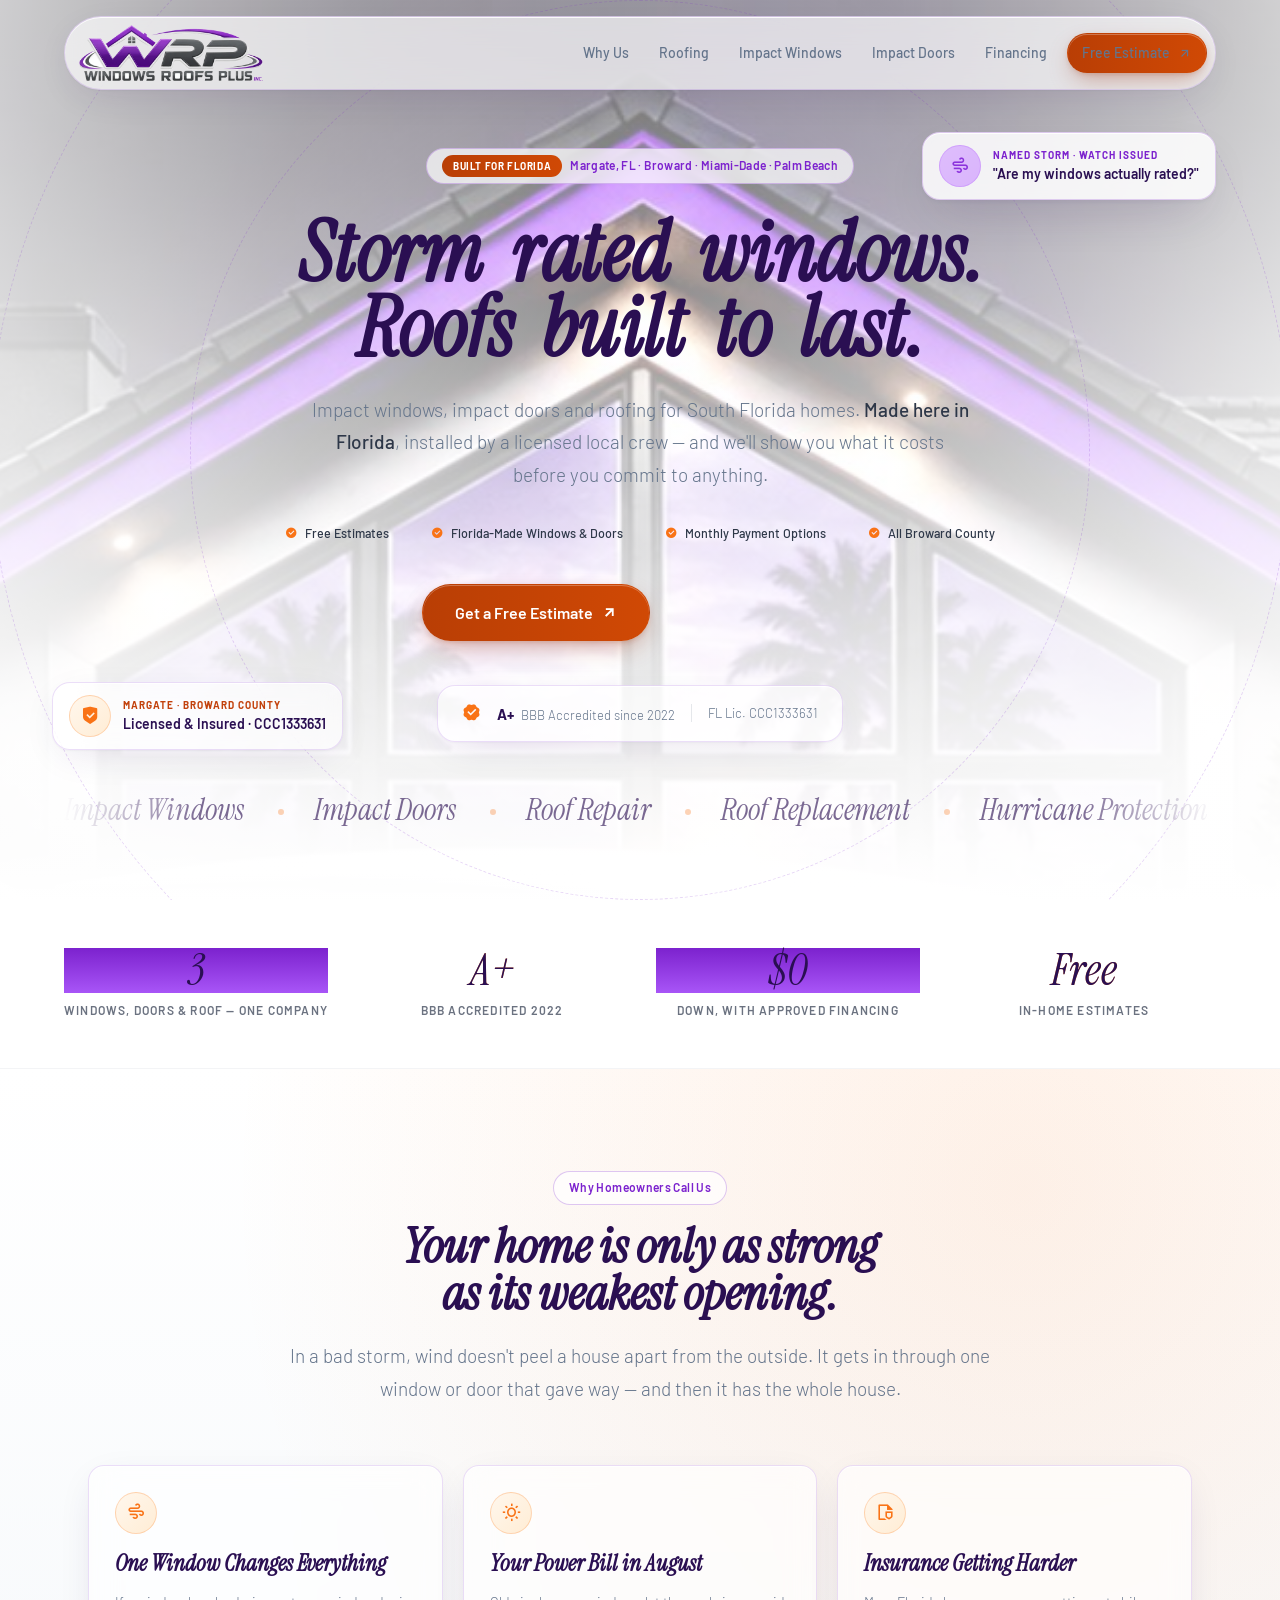
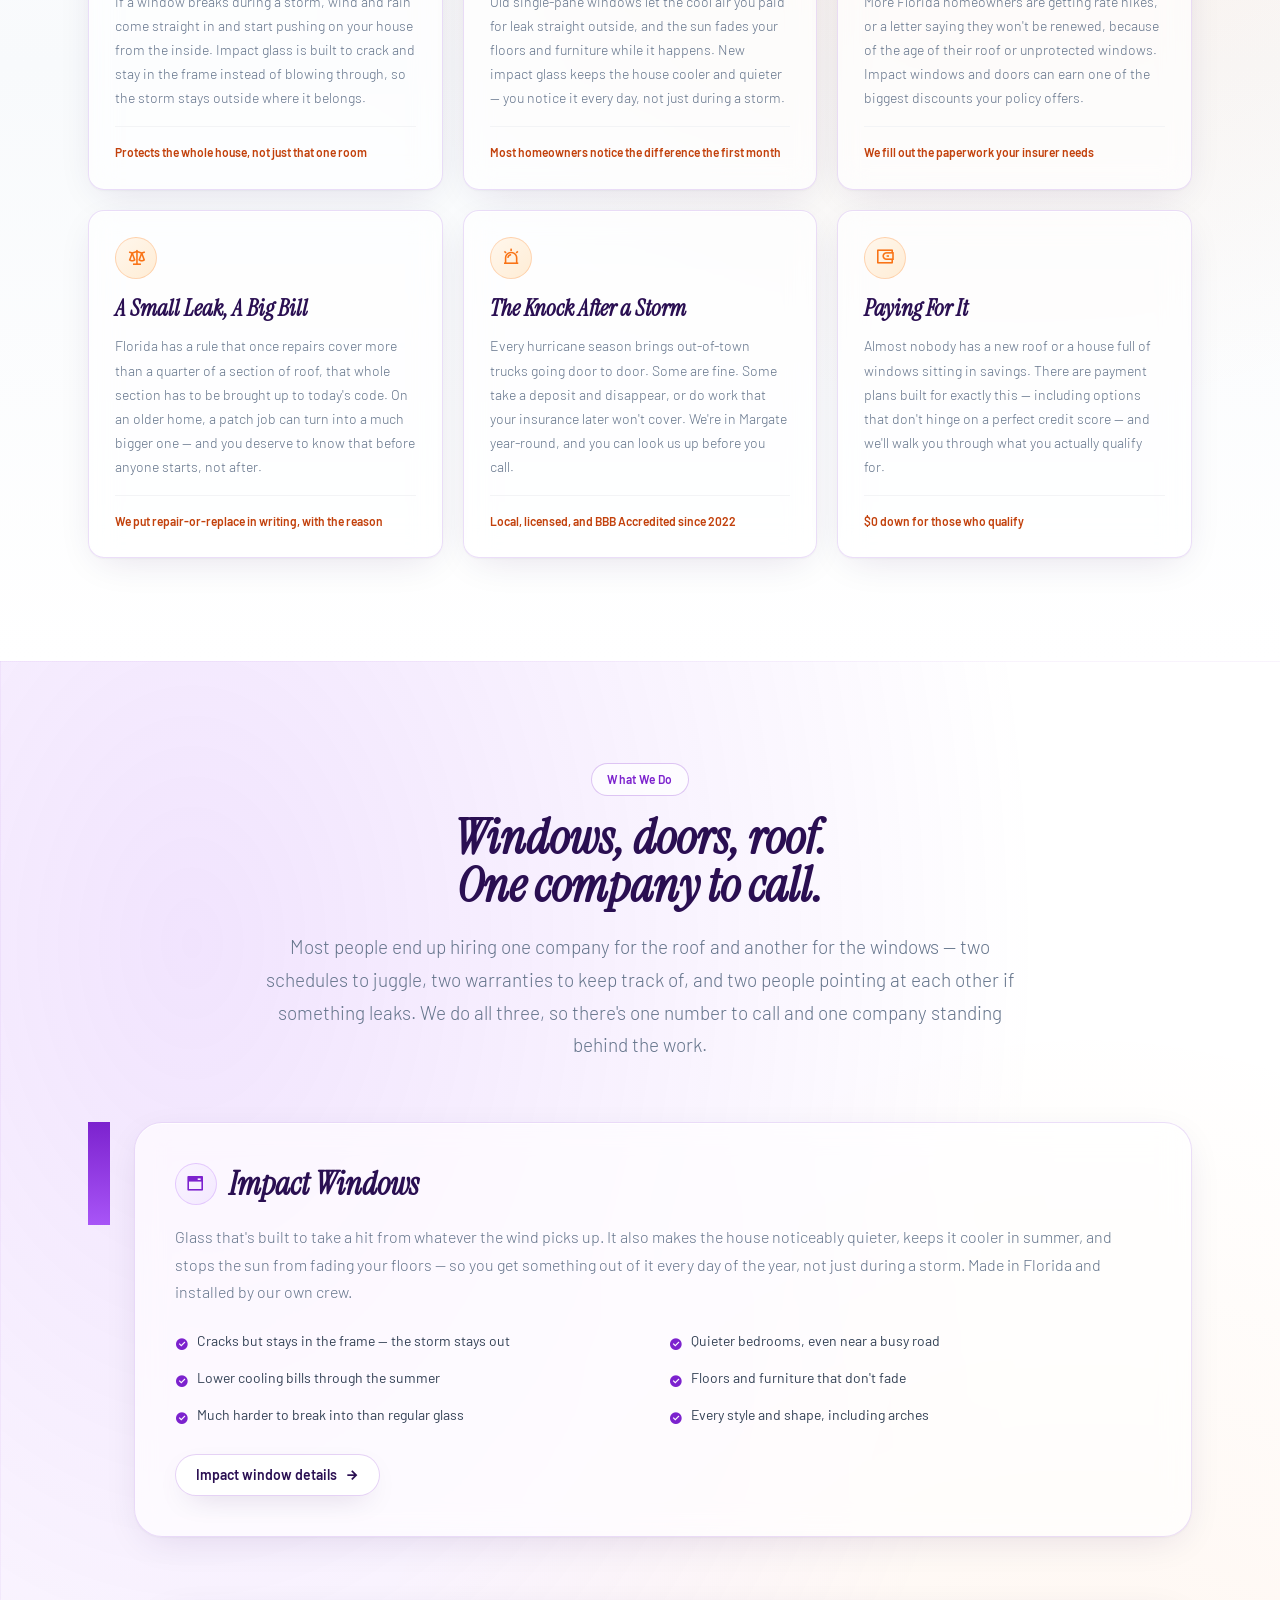
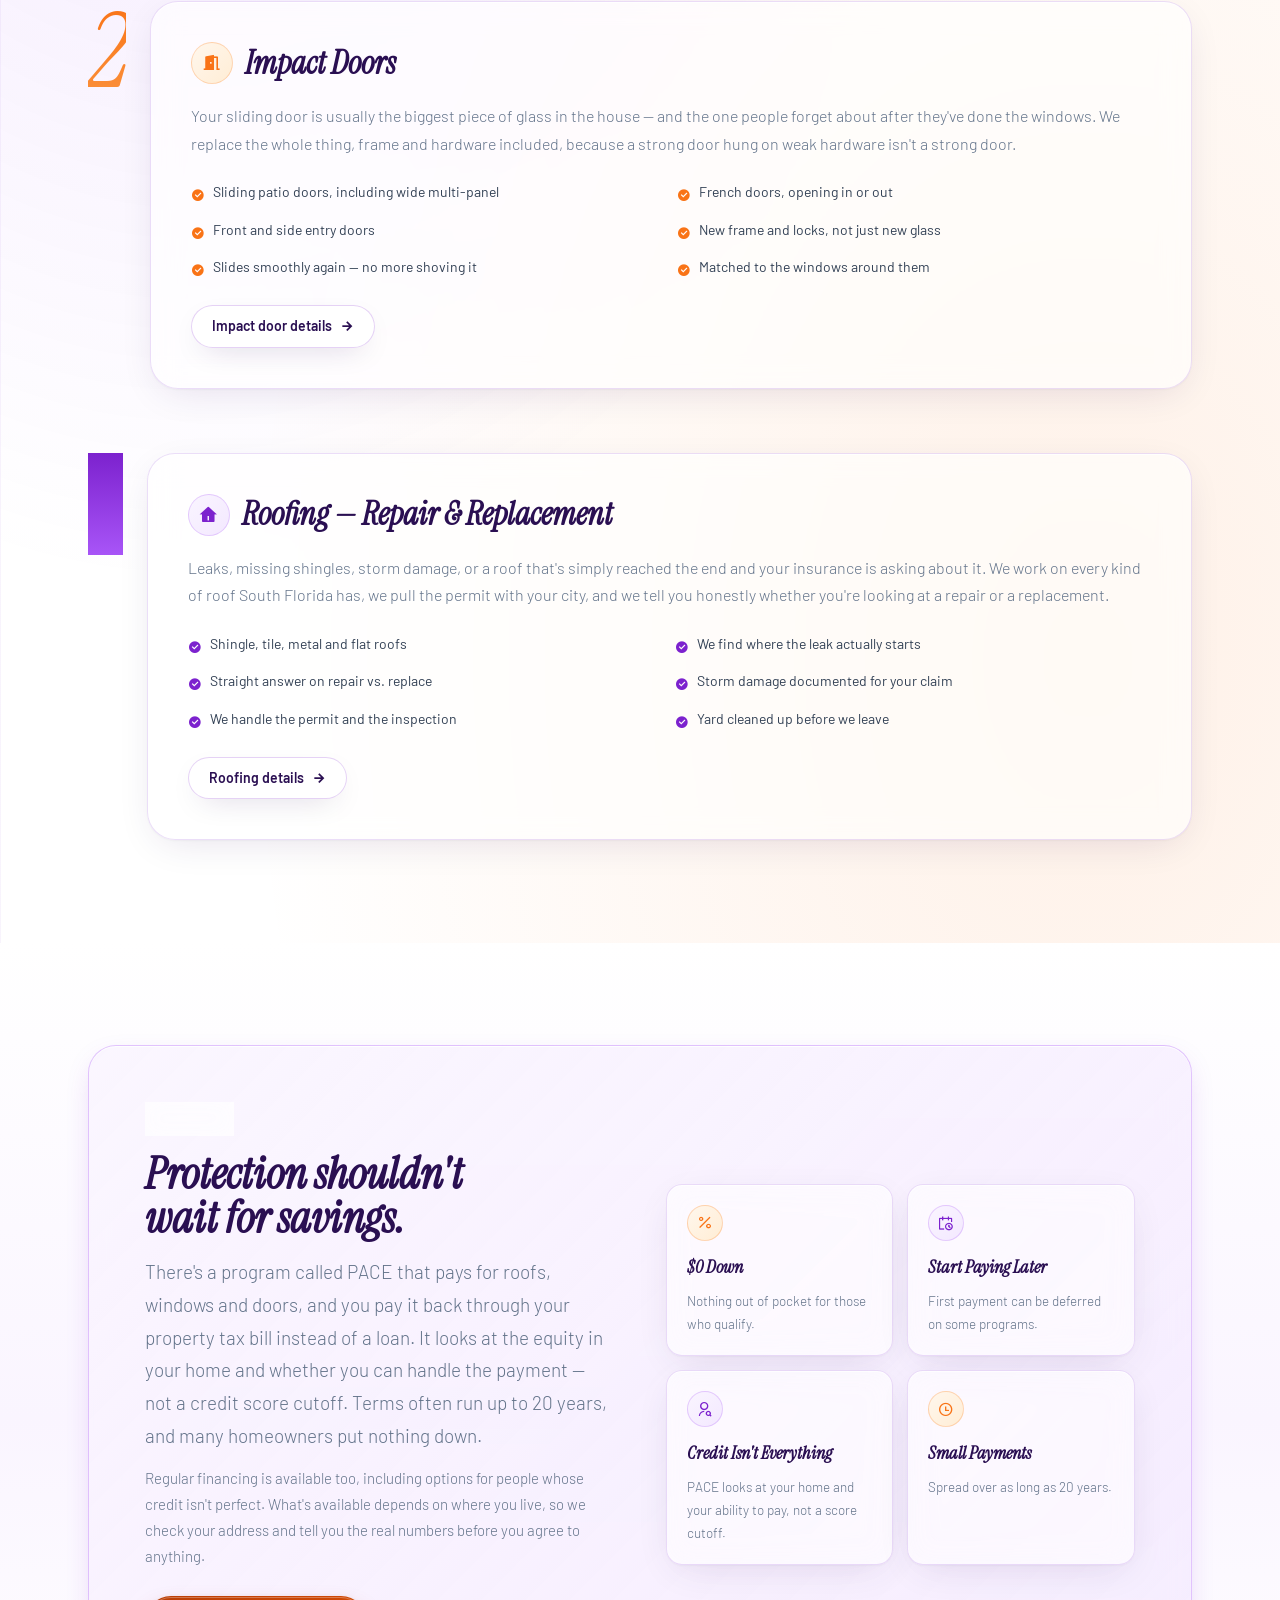
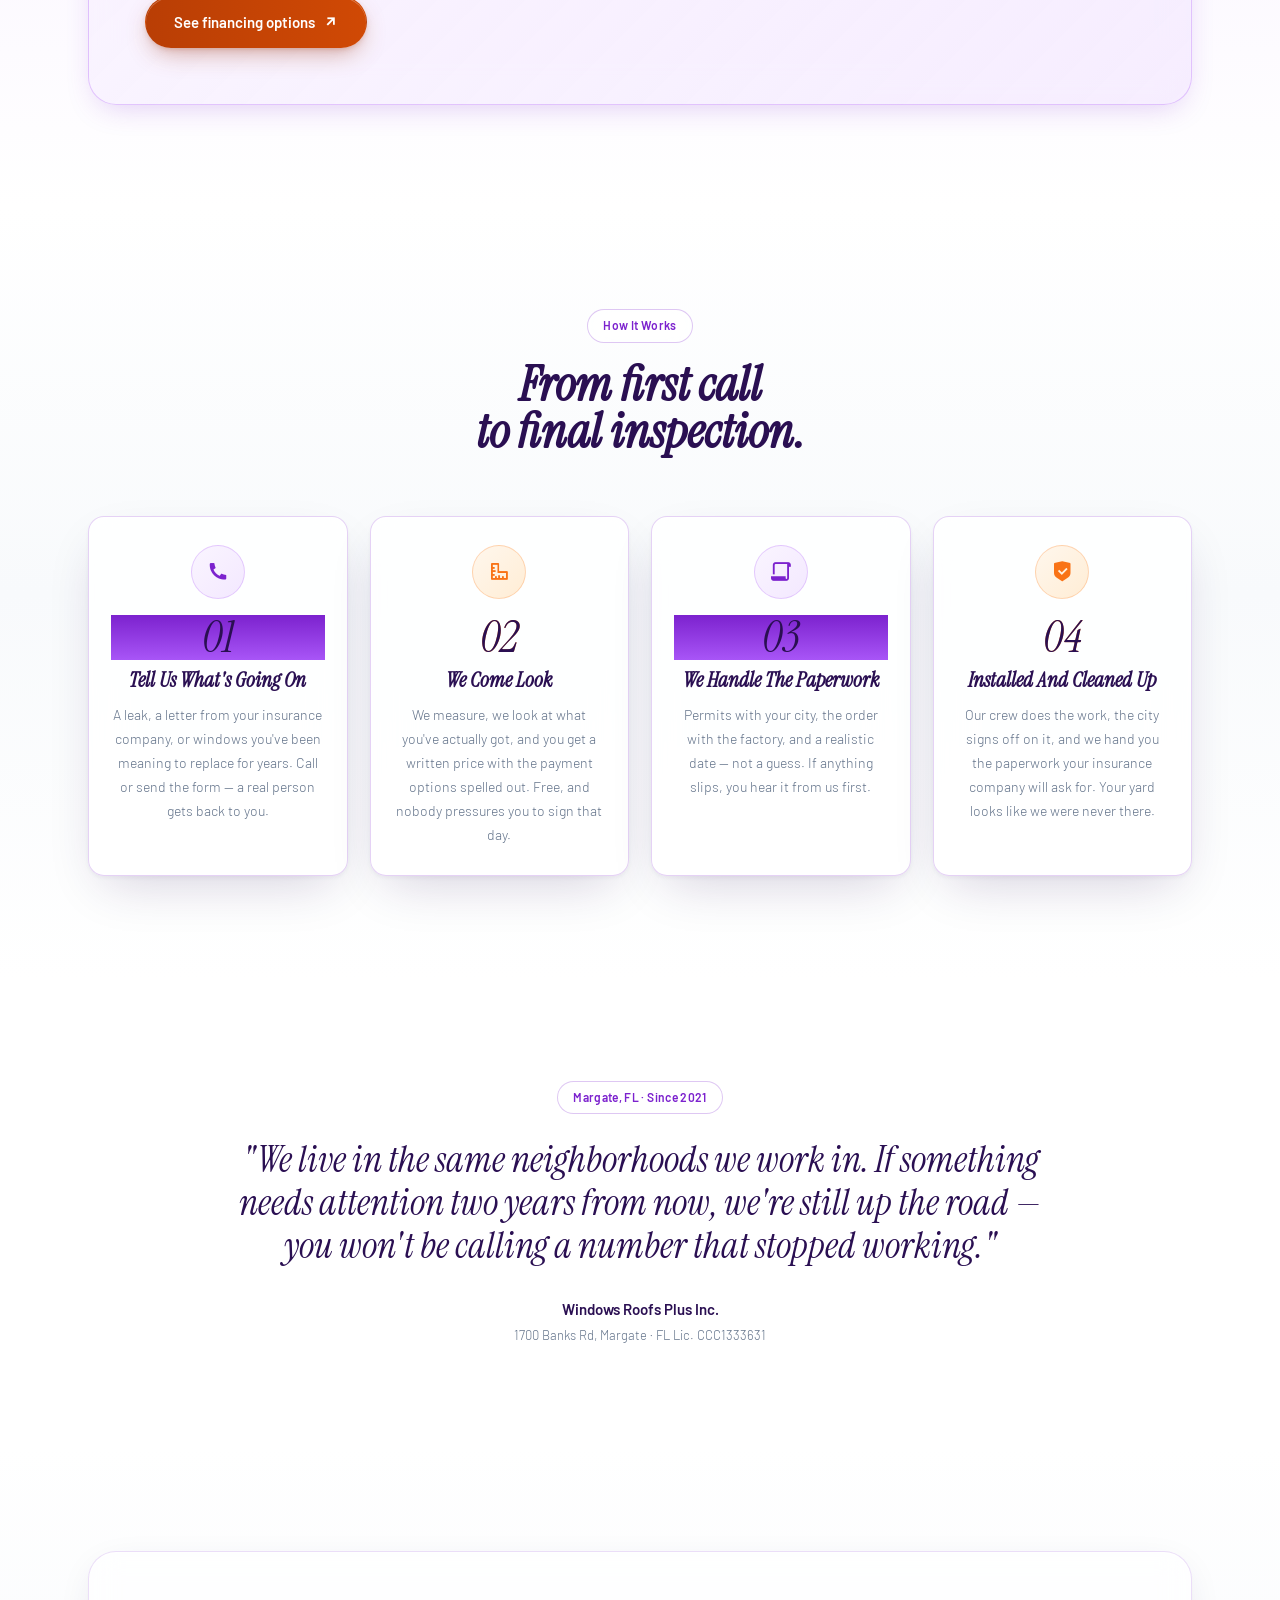
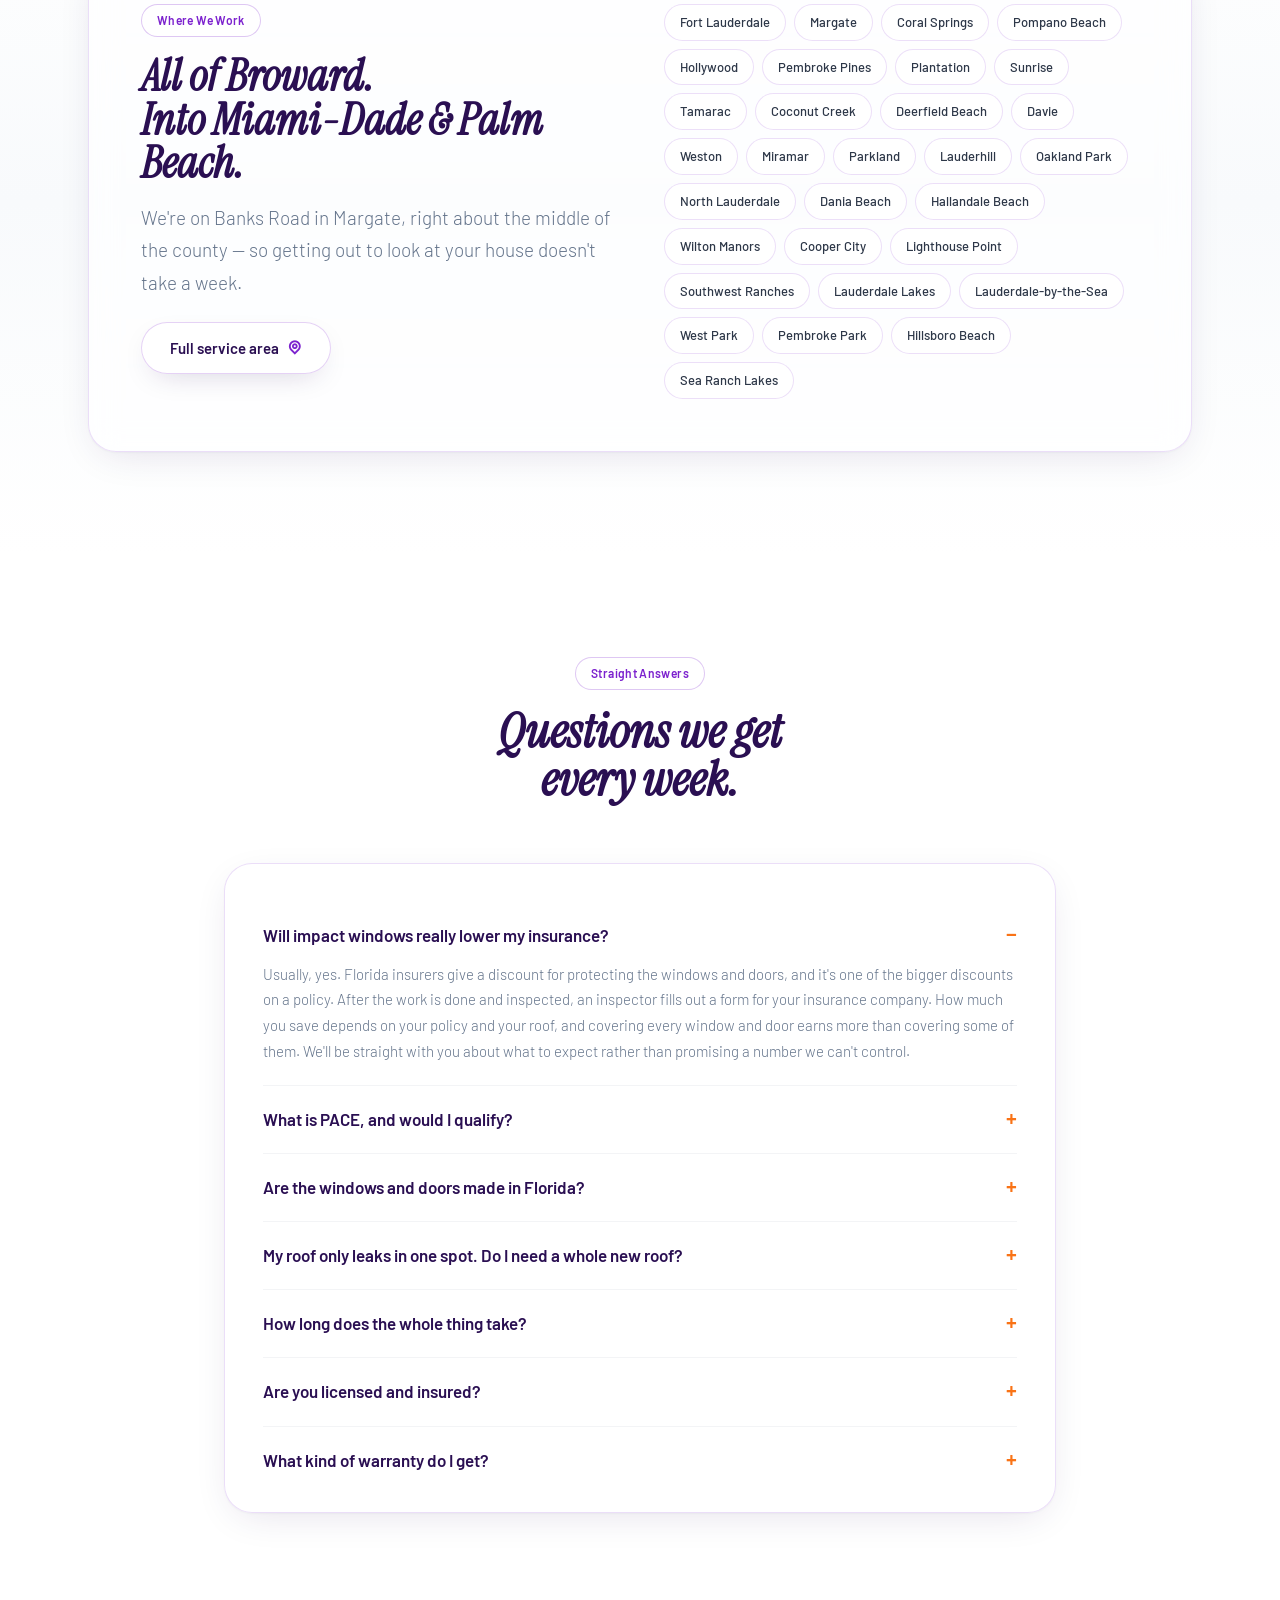
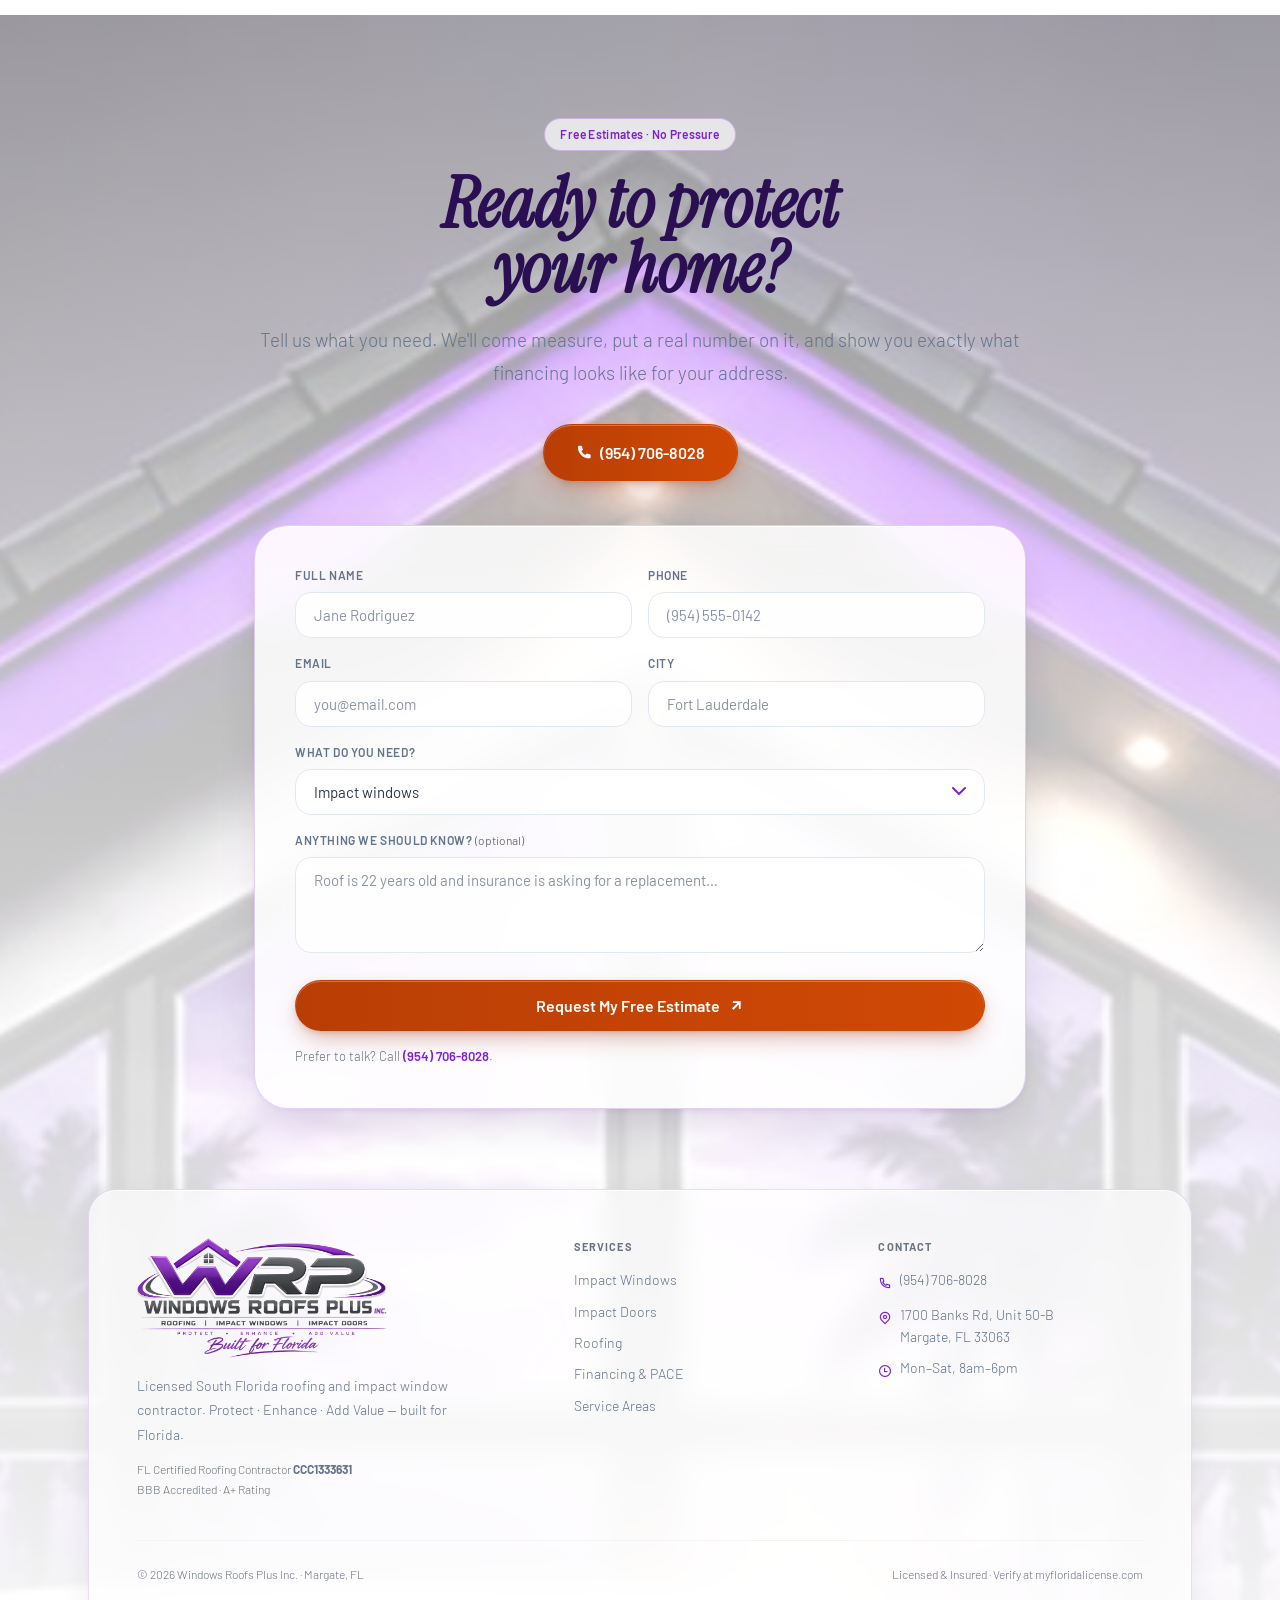
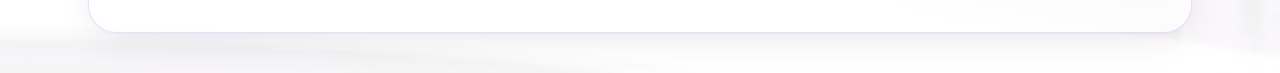
==== commit 95cf5c68: "Polish pass + FDME motion-text marquee Ran the Polisher review from the Agnostic Prompts doc, and br" ====
--- a/index.html
+++ b/index.html
@@ -55,6 +55,7 @@
 </script>
 </head>
 <body>
+<a class="skip-link" href="#main">Skip to content</a>
 
 <!-- ─── NAVBAR ─────────────────────────────────────────────────── -->
 <div class="nav-wrap">
@@ -115,7 +116,7 @@
 
   <div class="container hero-inner">
     <div class="eyebrow blur-in" style="animation-delay:.1s">
-      <span style="background:linear-gradient(90deg,#F97316,#FB923C);color:#fff;border-radius:9999px;padding:2px 10px;font-size:10px;font-weight:700">BUILT FOR FLORIDA</span>
+      <span style="background:linear-gradient(90deg,var(--cta-from),var(--cta-to));color:#fff;border-radius:9999px;padding:3px 11px;font-size:10px;font-weight:700;letter-spacing:.06em">BUILT FOR FLORIDA</span>
       Margate, FL · Broward · Miami-Dade · Palm Beach
     </div>
 
@@ -157,10 +158,15 @@
         <span class="trust-src" style="font-size:13px;font-weight:300;color:var(--fg-3)">FL Lic. CCC1333631</span>
       </div>
     </div>
+
+    <div class="marquee-wrap blur-in" style="animation-delay:1.95s" aria-hidden="true">
+      <div class="marquee-track"><span>Impact Windows</span><span>Impact Doors</span><span>Roof Repair</span><span>Roof Replacement</span><span>Hurricane Protection</span><span>Free Estimates</span><span>Payment Plans</span><span>Licensed &amp; Insured</span><span>Impact Windows</span><span>Impact Doors</span><span>Roof Repair</span><span>Roof Replacement</span><span>Hurricane Protection</span><span>Free Estimates</span><span>Payment Plans</span><span>Licensed &amp; Insured</span></div>
+    </div>
   </div>
 </section>
 
 <!-- ─── TRUST BAR ─────────────────────────────────────────────── -->
+<main id="main">
 <section class="trust-bar">
   <div class="stats">
     <div class="stat reveal">
@@ -485,7 +491,7 @@
             <option value="Not sure yet">Not sure yet — need advice</option>
           </select>
         </label>
-        <label class="fld span-2">Anything we should know? <span style="text-transform:none;letter-spacing:0;font-weight:400;color:#A8B0BF">(optional)</span>
+        <label class="fld span-2">Anything we should know? <span style="text-transform:none;letter-spacing:0;font-weight:400;color:var(--fg-4)">(optional)</span>
           <textarea name="details" rows="3" placeholder="Roof is 22 years old and insurance is asking for a replacement…"></textarea>
         </label>
       </div>
@@ -531,6 +537,8 @@
   </footer>
 </section>
 
+</main>
+
 <a href="tel:+19547068028" class="fdme-cta btn float-call"><i class="ri-phone-fill"></i> Call Now · (954) 706-8028</a>
 
 <script src="/assets/js/wrp.js" defer></script>
--- a/assets/css/wrp.css
+++ b/assets/css/wrp.css
@@ -25,17 +25,24 @@
   --plum-900:#2A0F52;      /* display headings (Speedy uses navy #1B3A78) */
 
   --orange-500:#F97316;
-  --orange-600:#EA580C;
+  --orange-600:#C2410C;   /* was #EA580C — 3.56:1 at 12px, failed AA */
+  /* CTA gradient darkened so white button text clears 4.5:1 at every stop.
+     The system's stock #F97316->#FB923C sits at 2.80:1, which fails AA on the
+     single most important element on a lead-gen page. Same fix would help Speedy. */
+  --cta-from:#B93E05;
+  --cta-to:#D04905;
+  --cta-from-hover:#9A3412;
+  --cta-to-hover:#B93E05;
 
   --fg-1:#2A0F52;
   --fg-2:#2D3748;
   --fg-3:#64748B;
-  --fg-4:#94A3B8;
+  --fg-4:#6B7280;   /* was #94A3B8 — 2.56:1 on white, failed WCAG AA */
   --border-1:#E5E7EB;
   --border-2:#F3F4F6;
 
   --radius-lg:16px;
-  --radius-xl:24px;
+  --radius-xl:28px;
   --maxw:1152px;
 }
 
@@ -54,12 +61,12 @@
 
 .glass{
   border-color:rgba(124,34,206,.15)!important;
-  box-shadow:0 10px 40px -10px rgba(42,15,82,.12), inset 0 1px 0 rgba(255,255,255,.8)!important;
+  box-shadow:0 1px 2px rgba(42,15,82,.04), 0 10px 40px -12px rgba(42,15,82,.14), inset 0 1px 0 rgba(255,255,255,.85)!important;
   border-radius:var(--radius-lg);
 }
 .glass-strong{
   border-color:rgba(124,34,206,.20)!important;
-  box-shadow:0 20px 50px -15px rgba(42,15,82,.18), inset 0 1px 0 rgba(255,255,255,.9)!important;
+  box-shadow:0 2px 4px rgba(42,15,82,.05), 0 20px 50px -16px rgba(42,15,82,.20), inset 0 1px 0 rgba(255,255,255,.92)!important;
   border-radius:var(--radius-lg);
 }
 .glass-teal,.glass-violet{
@@ -102,6 +109,32 @@
 .card{padding:26px}
 .hover-lift{transition:transform .3s cubic-bezier(.4,0,.2,1),box-shadow .3s}
 .hover-lift:hover{transform:translateY(-4px);box-shadow:0 24px 50px -18px rgba(42,15,82,.22)}
+
+/* CTA — the system's .fdme-cta, re-toned for contrast (see --cta-* above) */
+.fdme-cta{
+  background:linear-gradient(90deg,var(--cta-from) 0%,var(--cta-to) 100%)!important;
+  box-shadow:0 10px 25px -6px rgba(154,52,18,.42), 0 2px 6px -2px rgba(154,52,18,.30), inset 0 1px 0 rgba(255,255,255,.28)!important;
+}
+.fdme-cta:hover{
+  background:linear-gradient(90deg,var(--cta-from-hover) 0%,var(--cta-to-hover) 100%)!important;
+  box-shadow:0 14px 34px -8px rgba(154,52,18,.5), 0 3px 8px -2px rgba(154,52,18,.34), inset 0 1px 0 rgba(255,255,255,.28)!important;
+}
+.fdme-cta:active{transform:translateY(0);filter:brightness(.96)}
+button[disabled],.btn[disabled]{opacity:.55;cursor:not-allowed;transform:none!important;filter:grayscale(.2)}
+
+/* focus — visible for keyboard users, invisible to mouse users */
+:where(a,button,input,select,textarea,summary,details>summary):focus{outline:none}
+:where(a,button,input,select,textarea,summary):focus-visible{
+  outline:3px solid var(--violet-400);outline-offset:3px;border-radius:8px;
+}
+.btn:focus-visible,.fdme-cta:focus-visible{outline-offset:4px;border-radius:9999px}
+.skip-link{
+  position:absolute;left:50%;top:-100px;transform:translateX(-50%);z-index:999;
+  background:#fff;color:var(--plum-900);font-weight:700;padding:12px 22px;
+  border-radius:0 0 14px 14px;box-shadow:0 8px 24px -8px rgba(42,15,82,.35);
+  transition:top .2s ease;
+}
+.skip-link:focus{top:0}
 
 /* buttons — geometry only; .fdme-cta supplies the CTA skin */
 .btn{
@@ -138,7 +171,7 @@
 .hero-media{position:absolute;inset:0;z-index:0}
 .hero-media img{width:100%;height:100%;object-fit:cover}
 .orbit-wrap{position:absolute;inset:0;display:flex;align-items:center;justify-content:center;z-index:0;pointer-events:none}
-.hero-inner{position:relative;z-index:10;width:100%;text-align:center;padding:150px 0 90px}
+.hero-inner{position:relative;z-index:10;width:100%;text-align:center;padding:146px 0 64px}
 .hero-float{position:absolute;z-index:20;display:flex;align-items:center;gap:12px;border-radius:18px;padding:12px 16px}
 .hero-float-a{top:132px;right:64px}
 .hero-float-b{bottom:150px;left:52px}
@@ -160,6 +193,25 @@
 .page-hero h1{font-size:clamp(2.3rem,5.4vw,4.2rem);line-height:1}
 .page-hero .hero-cta{justify-content:flex-start}
 
+/* motion-text marquee — same treatment as the FDME site's hero strip */
+.marquee-wrap{margin-top:44px;width:100%;overflow:hidden;
+  -webkit-mask-image:linear-gradient(90deg,transparent,#000 12%,#000 88%,transparent);
+  mask-image:linear-gradient(90deg,transparent,#000 12%,#000 88%,transparent)}
+.marquee-track{display:flex;gap:0;white-space:nowrap;width:max-content}
+.marquee-track span{
+  font-family:'Instrument Serif',Georgia,serif;font-style:italic;
+  font-size:clamp(1.35rem,2.4vw,1.9rem);color:var(--plum-900);opacity:.62;
+}
+.marquee-track span::after{
+  content:'';display:inline-block;vertical-align:middle;
+  width:6px;height:6px;border-radius:50%;background:var(--orange-500);
+  opacity:.5;margin:0 30px 0 34px;
+}
+@media (prefers-reduced-motion:reduce){
+  .marquee-wrap{overflow-x:auto;mask-image:none;-webkit-mask-image:none}
+  .marquee-track{animation:none!important}
+}
+
 /* sections */
 section{position:relative}
 .sec{padding:clamp(64px,8vw,112px) 0}
@@ -230,15 +282,22 @@
 .chip:hover{background:var(--violet-50);border-color:var(--violet-400);color:var(--violet-500)}
 
 /* form */
+#estimateForm{border-radius:34px!important}
 .form-grid{display:grid;grid-template-columns:repeat(2,1fr);gap:16px}
 label.fld{display:block;font-size:12px;font-weight:600;letter-spacing:.05em;text-transform:uppercase;color:var(--fg-3)}
 .fld input,.fld select,.fld textarea{
-  width:100%;margin-top:7px;padding:12px 16px;border:1px solid #E2E8F0;border-radius:12px;
+  width:100%;margin-top:7px;padding:13px 18px;border:1px solid #E2E8F0;border-radius:16px;
   background:rgba(255,255,255,.85);font-family:'Barlow',sans-serif;font-size:15px;color:var(--fg-2);
   transition:all .2s ease;
 }
-.fld input::placeholder,.fld textarea::placeholder{color:#A8B0BF}
+.fld select{
+  appearance:none;-webkit-appearance:none;
+  background-image:url("data:image/svg+xml,%3Csvg xmlns='http://www.w3.org/2000/svg' width='14' height='9' viewBox='0 0 14 9'%3E%3Cpath d='M1 1l6 6 6-6' stroke='%237C22CE' stroke-width='2' fill='none' stroke-linecap='round' stroke-linejoin='round'/%3E%3C/svg%3E");
+  background-repeat:no-repeat;background-position:right 18px center;padding-right:46px;
+}
+.fld input::placeholder,.fld textarea::placeholder{color:#8A93A6}
 .fld input:focus,.fld select:focus,.fld textarea:focus{background:#fff}
+.fld textarea{resize:vertical;min-height:96px}
 .span-2{grid-column:1 / -1}
 .form-note{margin-top:14px;font-size:13px;color:var(--fg-3)}
 
@@ -266,7 +325,13 @@
 /* responsive */
 @media (max-width:1023px){
   .nav-links{display:none}
-  .nav-toggle{display:block}
+  .nav-toggle{display:block;min-width:48px;min-height:48px}
+  .mobile-menu a{min-height:48px;display:flex;align-items:center;font-size:15.5px}
+  .btn,.fdme-cta{min-height:46px}
+  .chip{padding:10px 16px}
+  .footer li a{display:inline-flex;align-items:center;min-height:44px}
+  .form-note a{display:inline-flex;align-items:center;min-height:44px}
+  .mobile-menu a[href^="tel"]{min-height:48px}
   .float-call{display:inline-flex}
   .hero-float-b{display:none}
   .grid-4{grid-template-columns:repeat(2,1fr)}
@@ -281,6 +346,7 @@
   .svc-num{font-size:3.4rem}
   .check-list{grid-template-columns:1fr}
   .form-grid{grid-template-columns:1fr}
+  #estimateForm{border-radius:26px!important}
   .nav-logo img{width:142px}
   .footer-grid{grid-template-columns:1fr}
   .footer-logo img{width:210px}
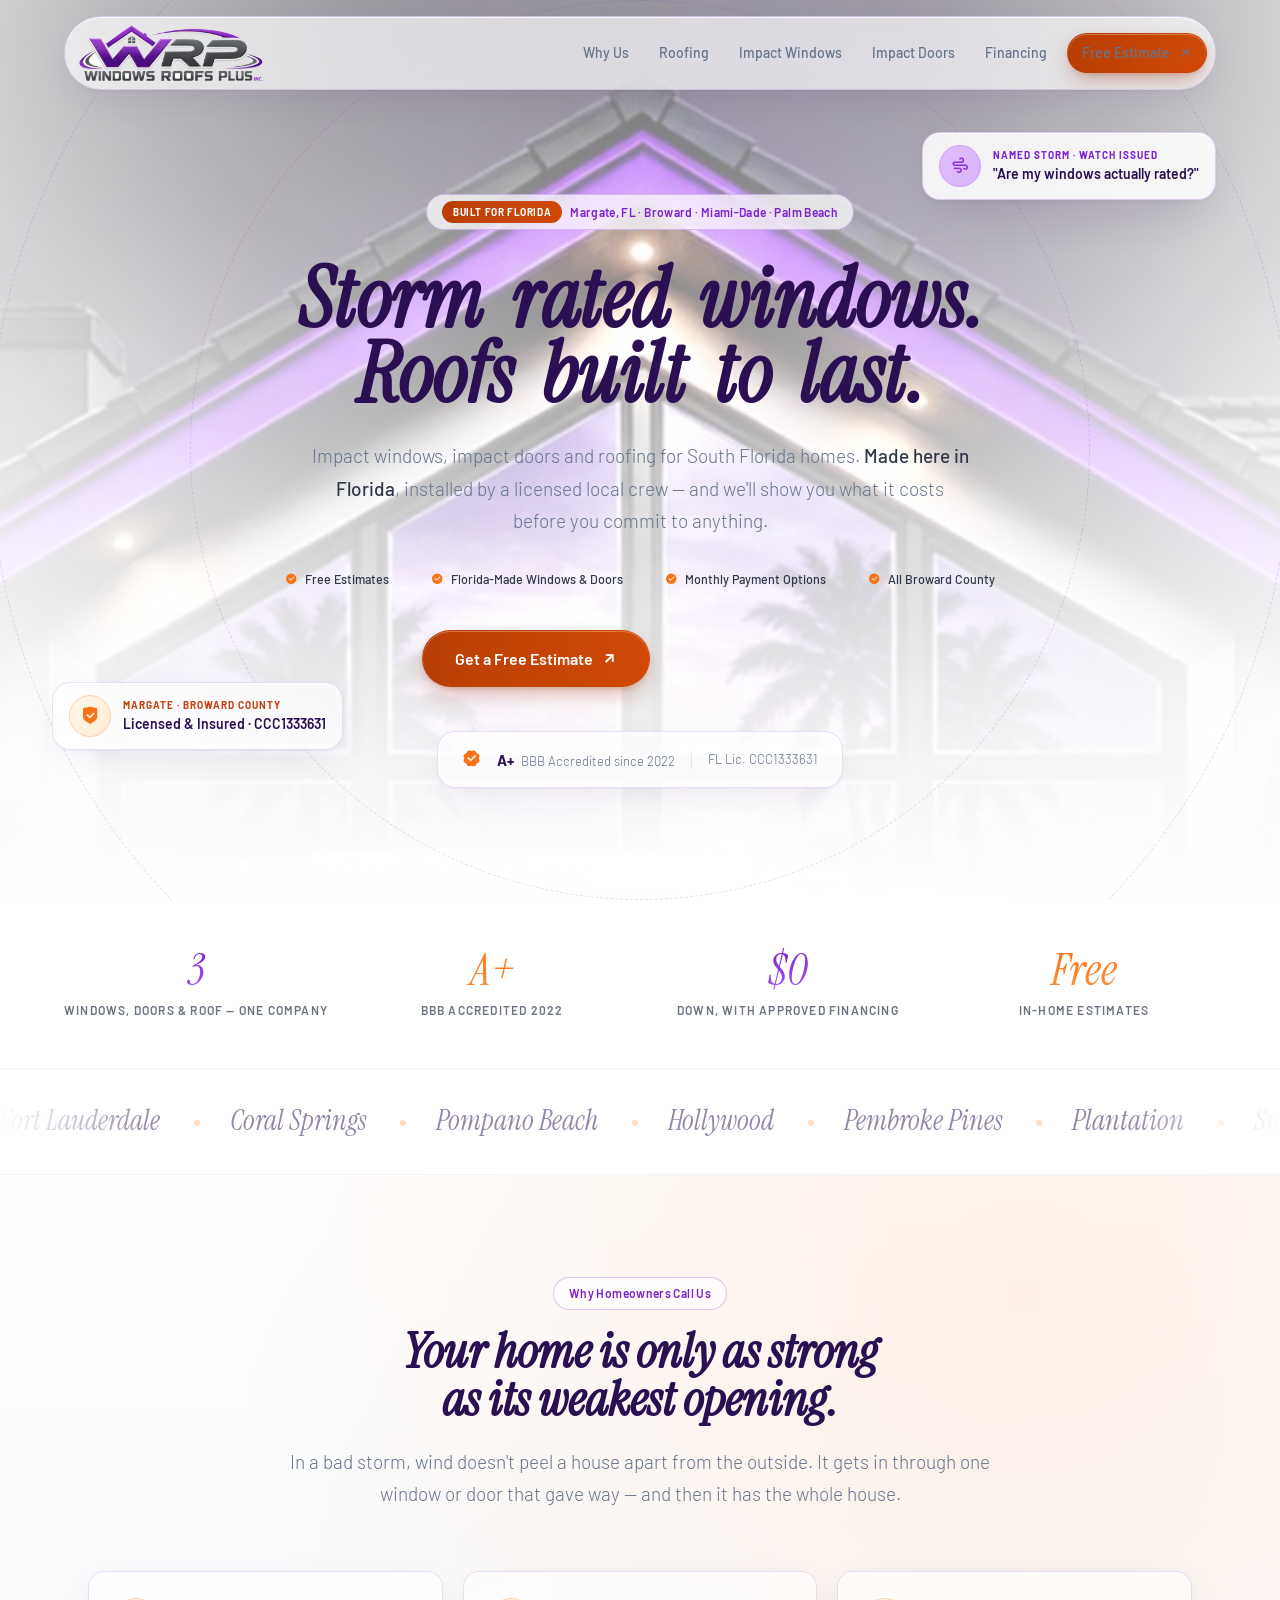
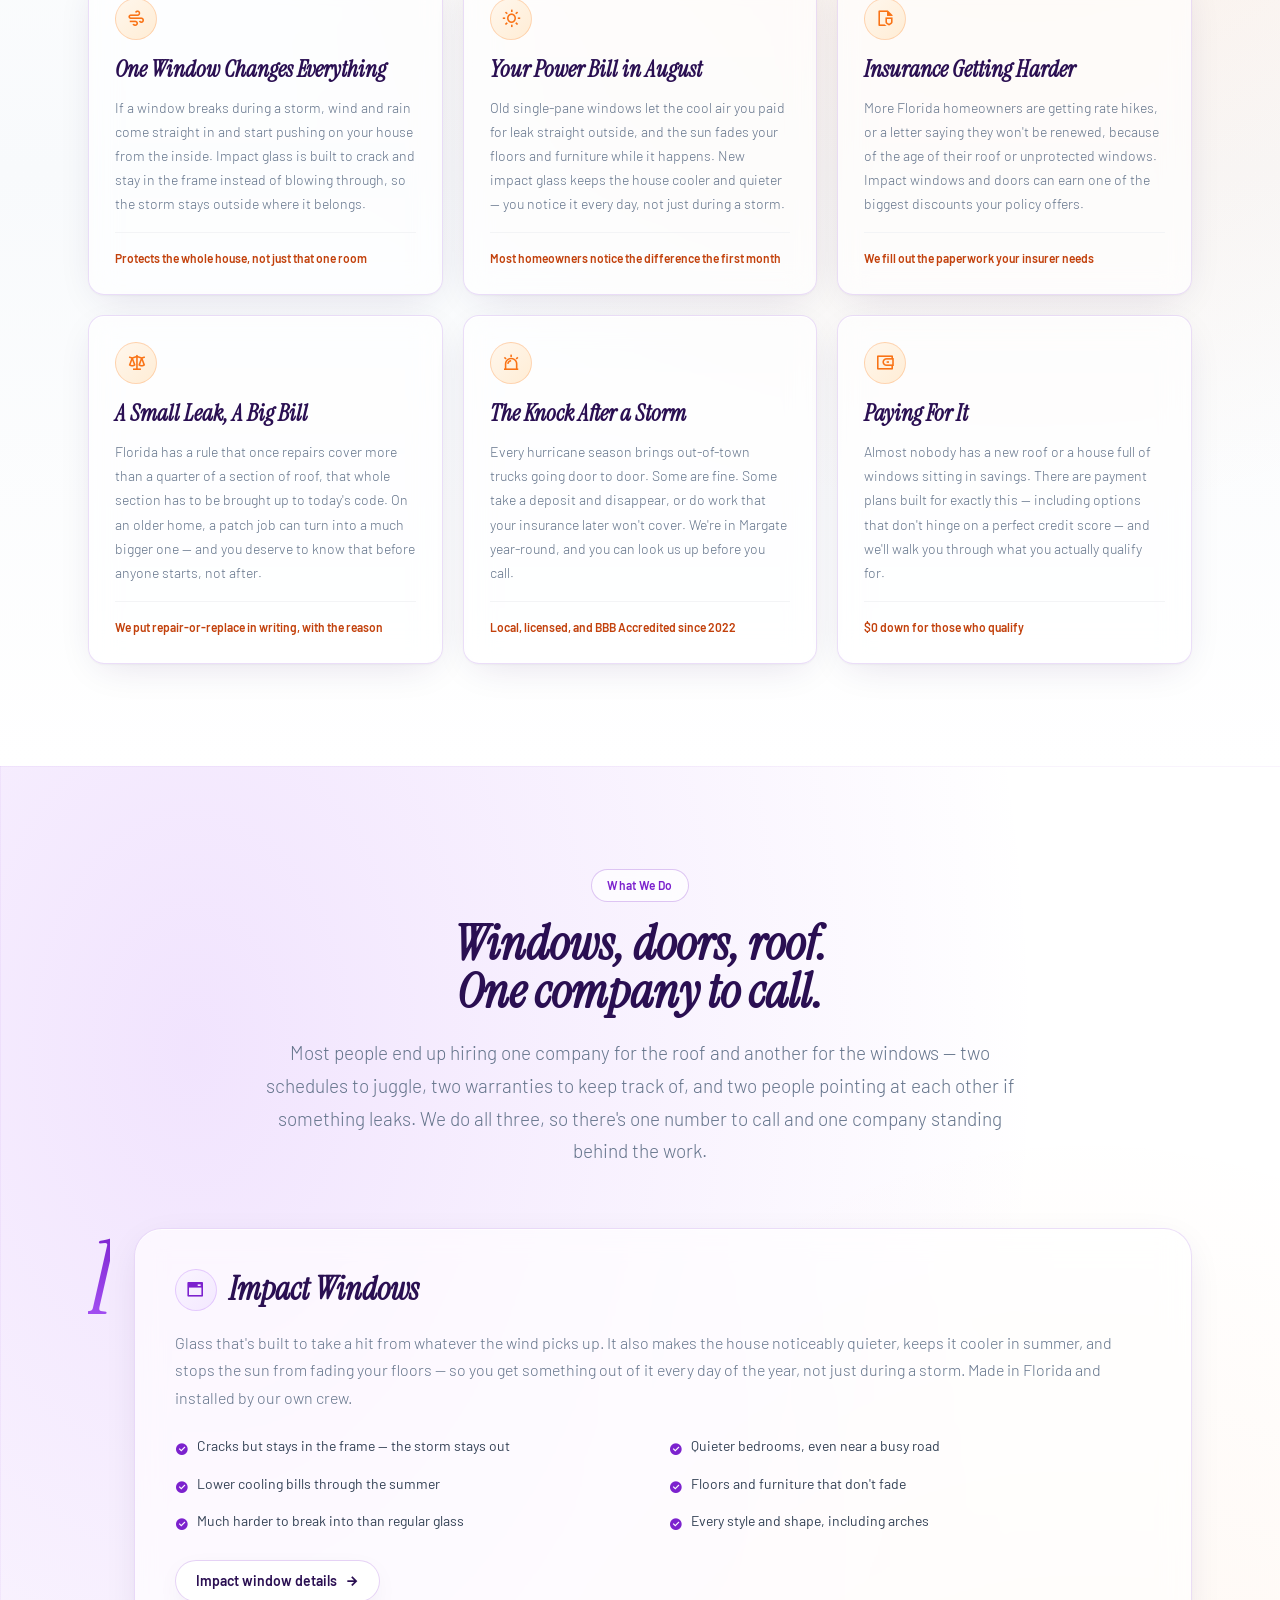
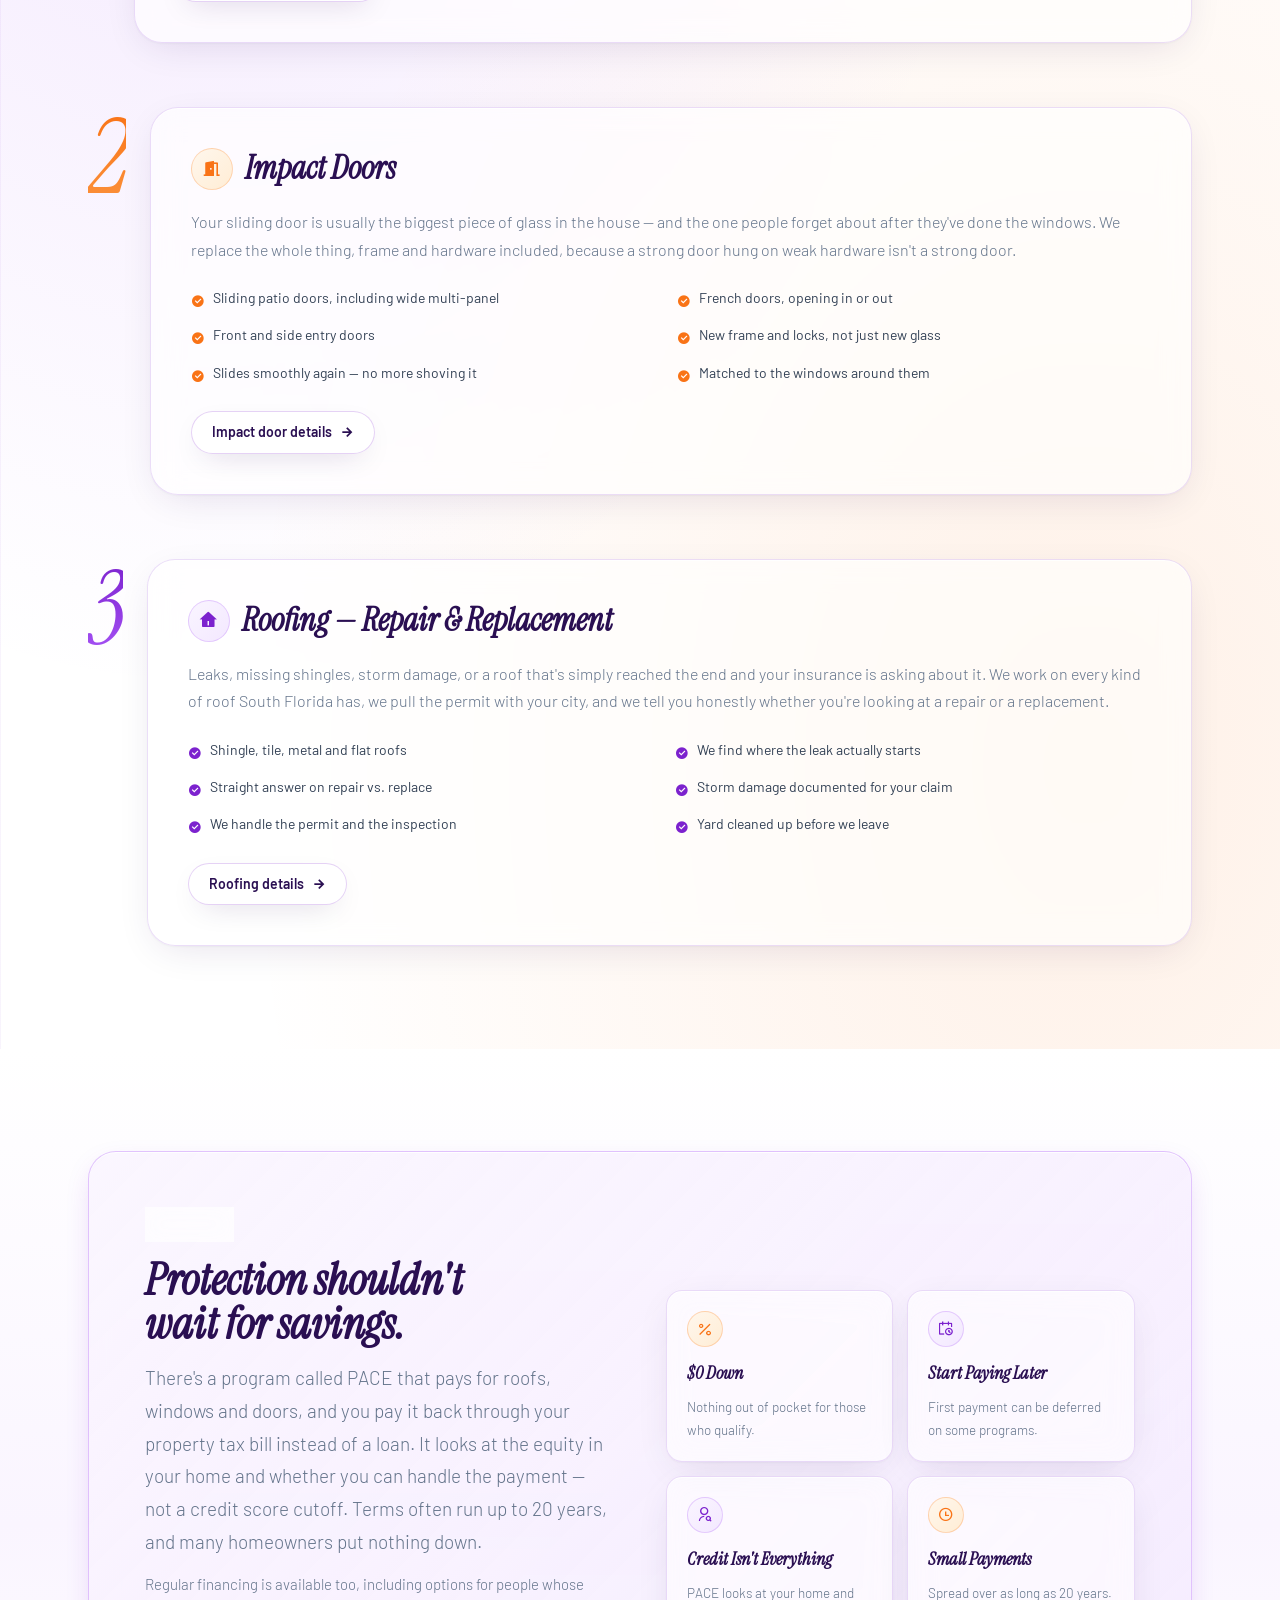
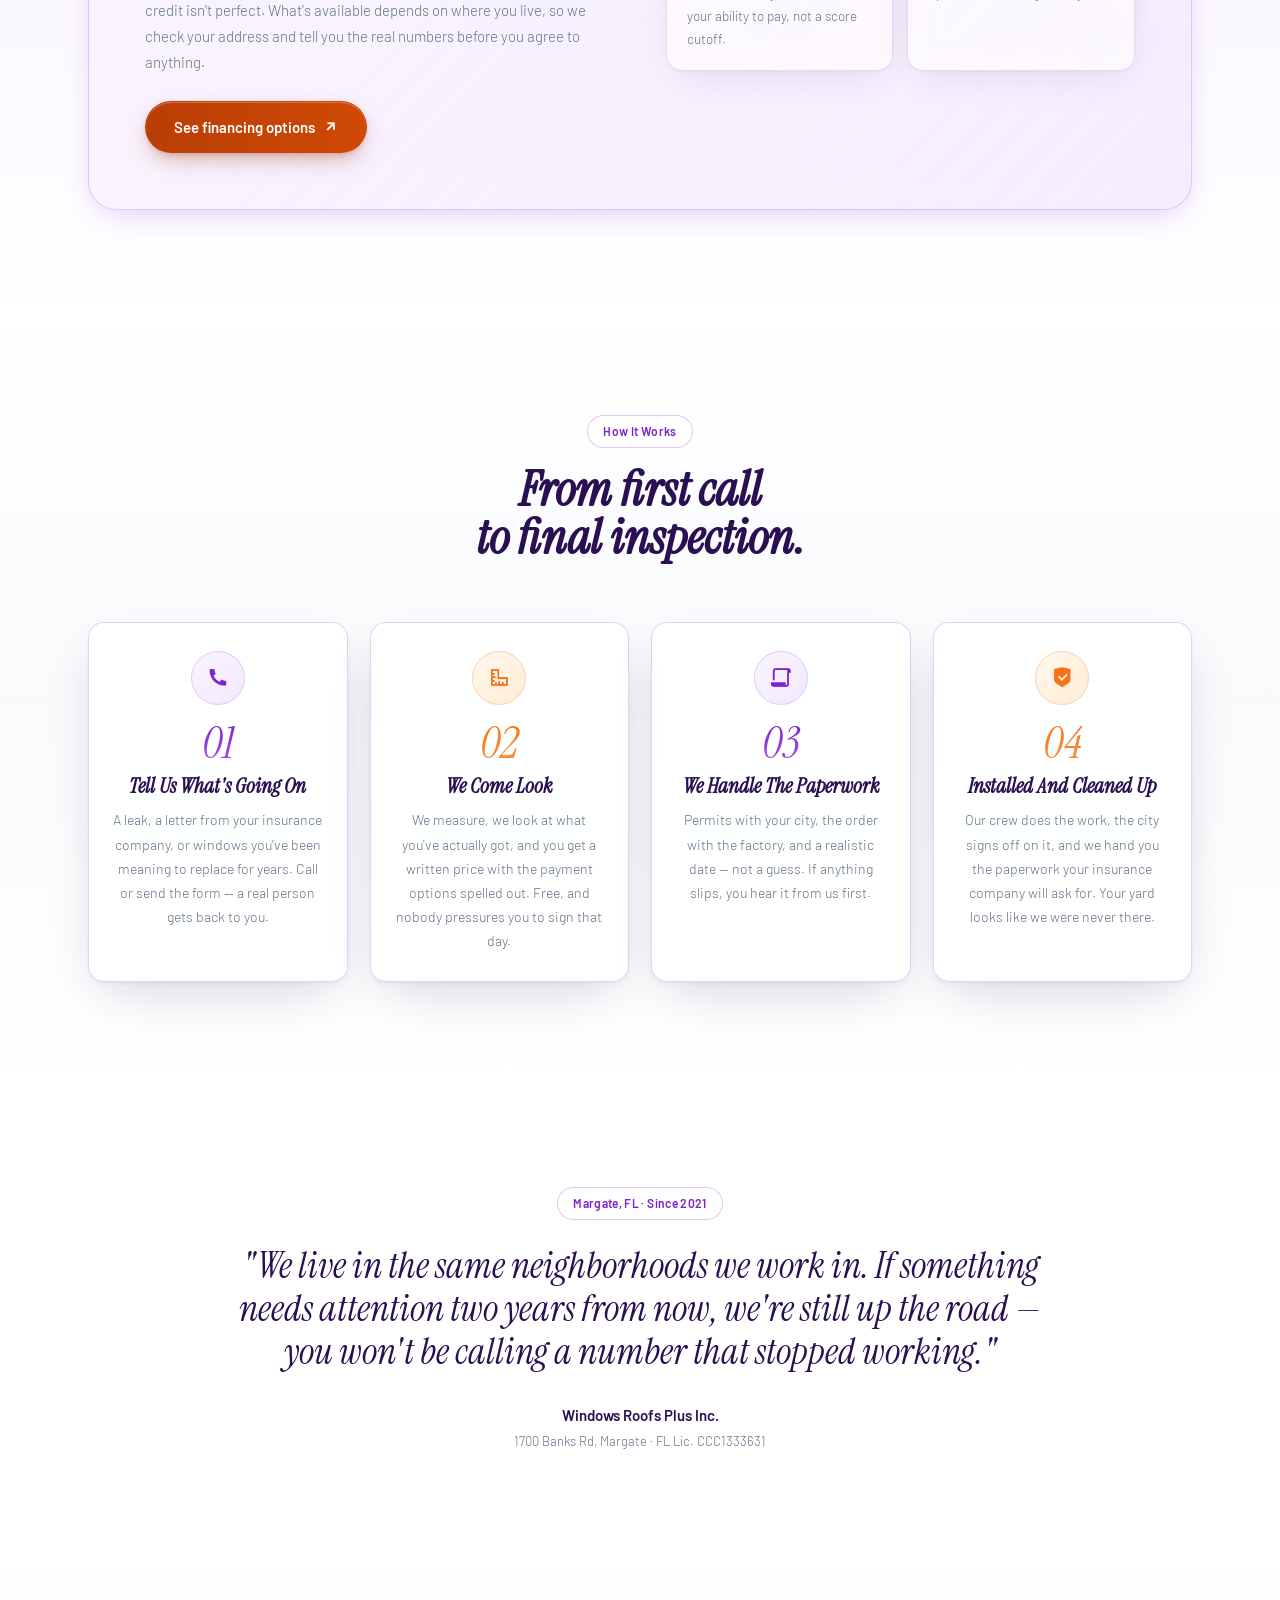
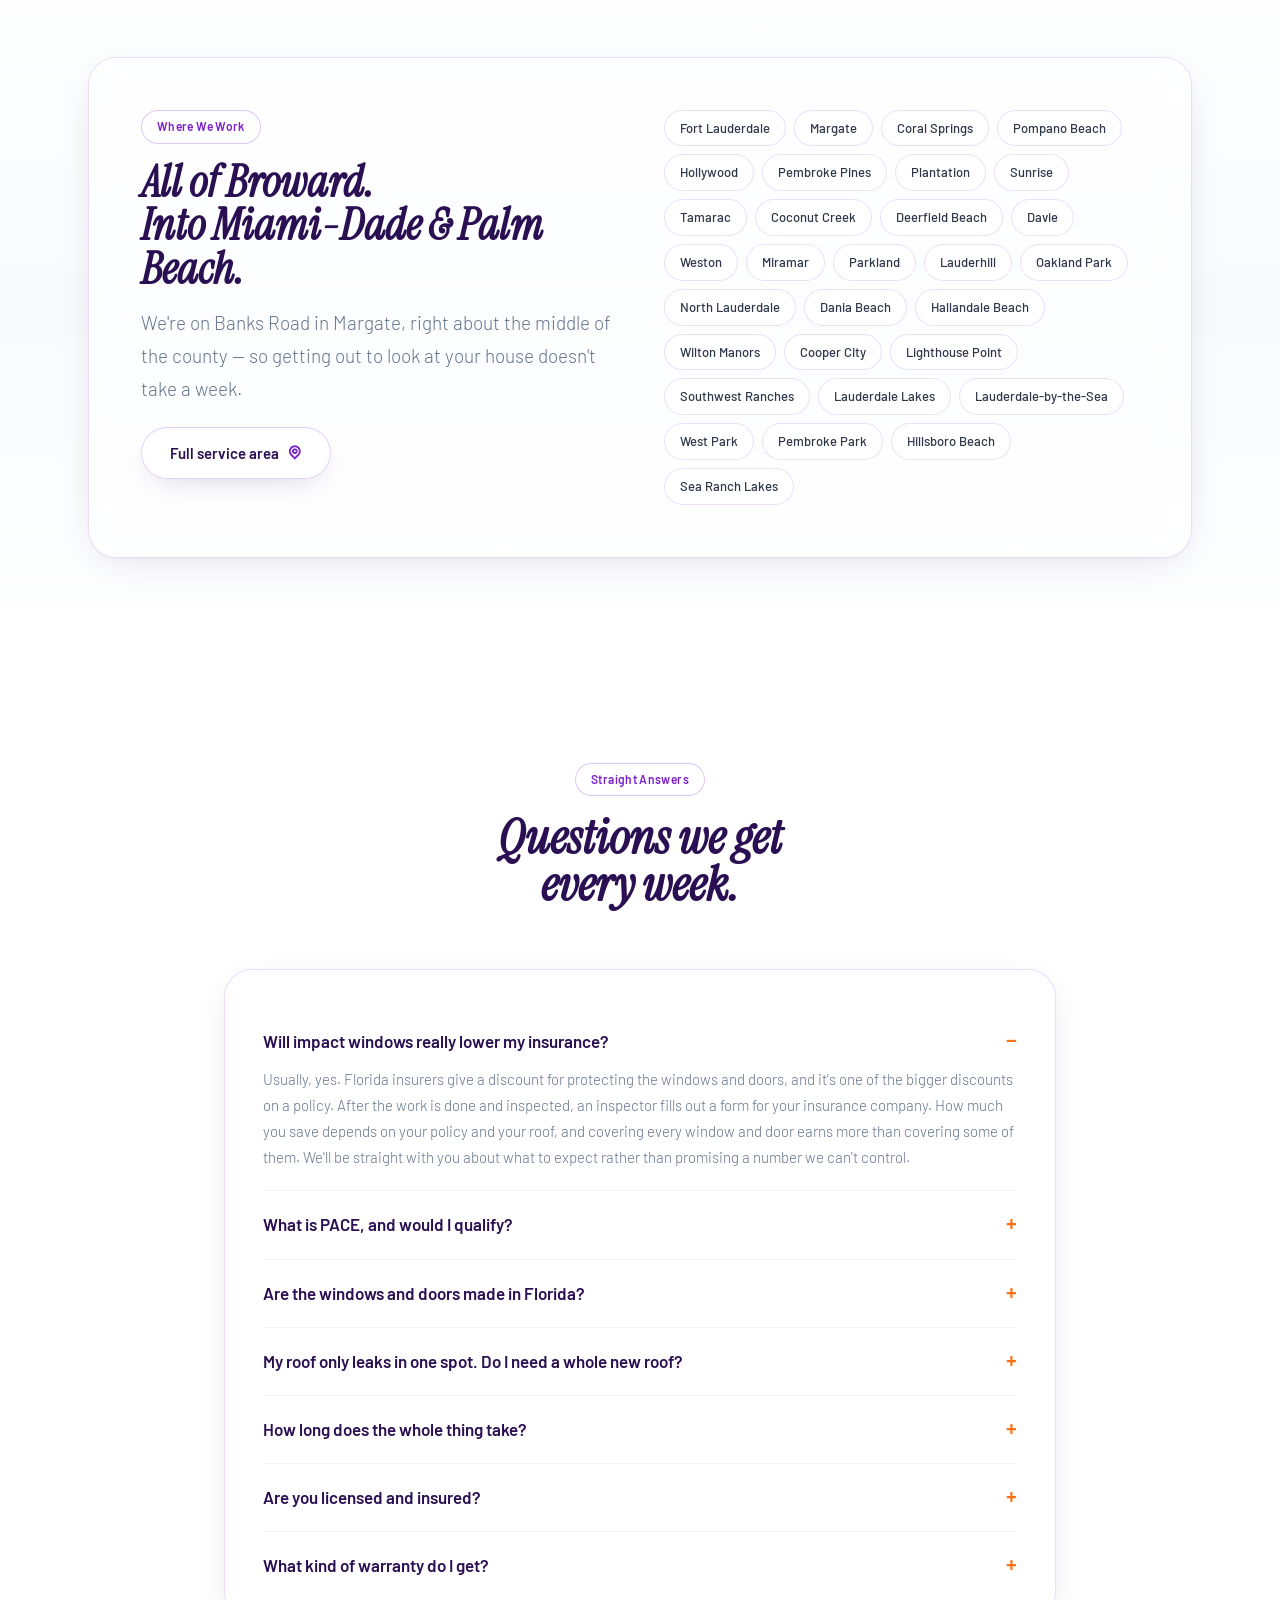
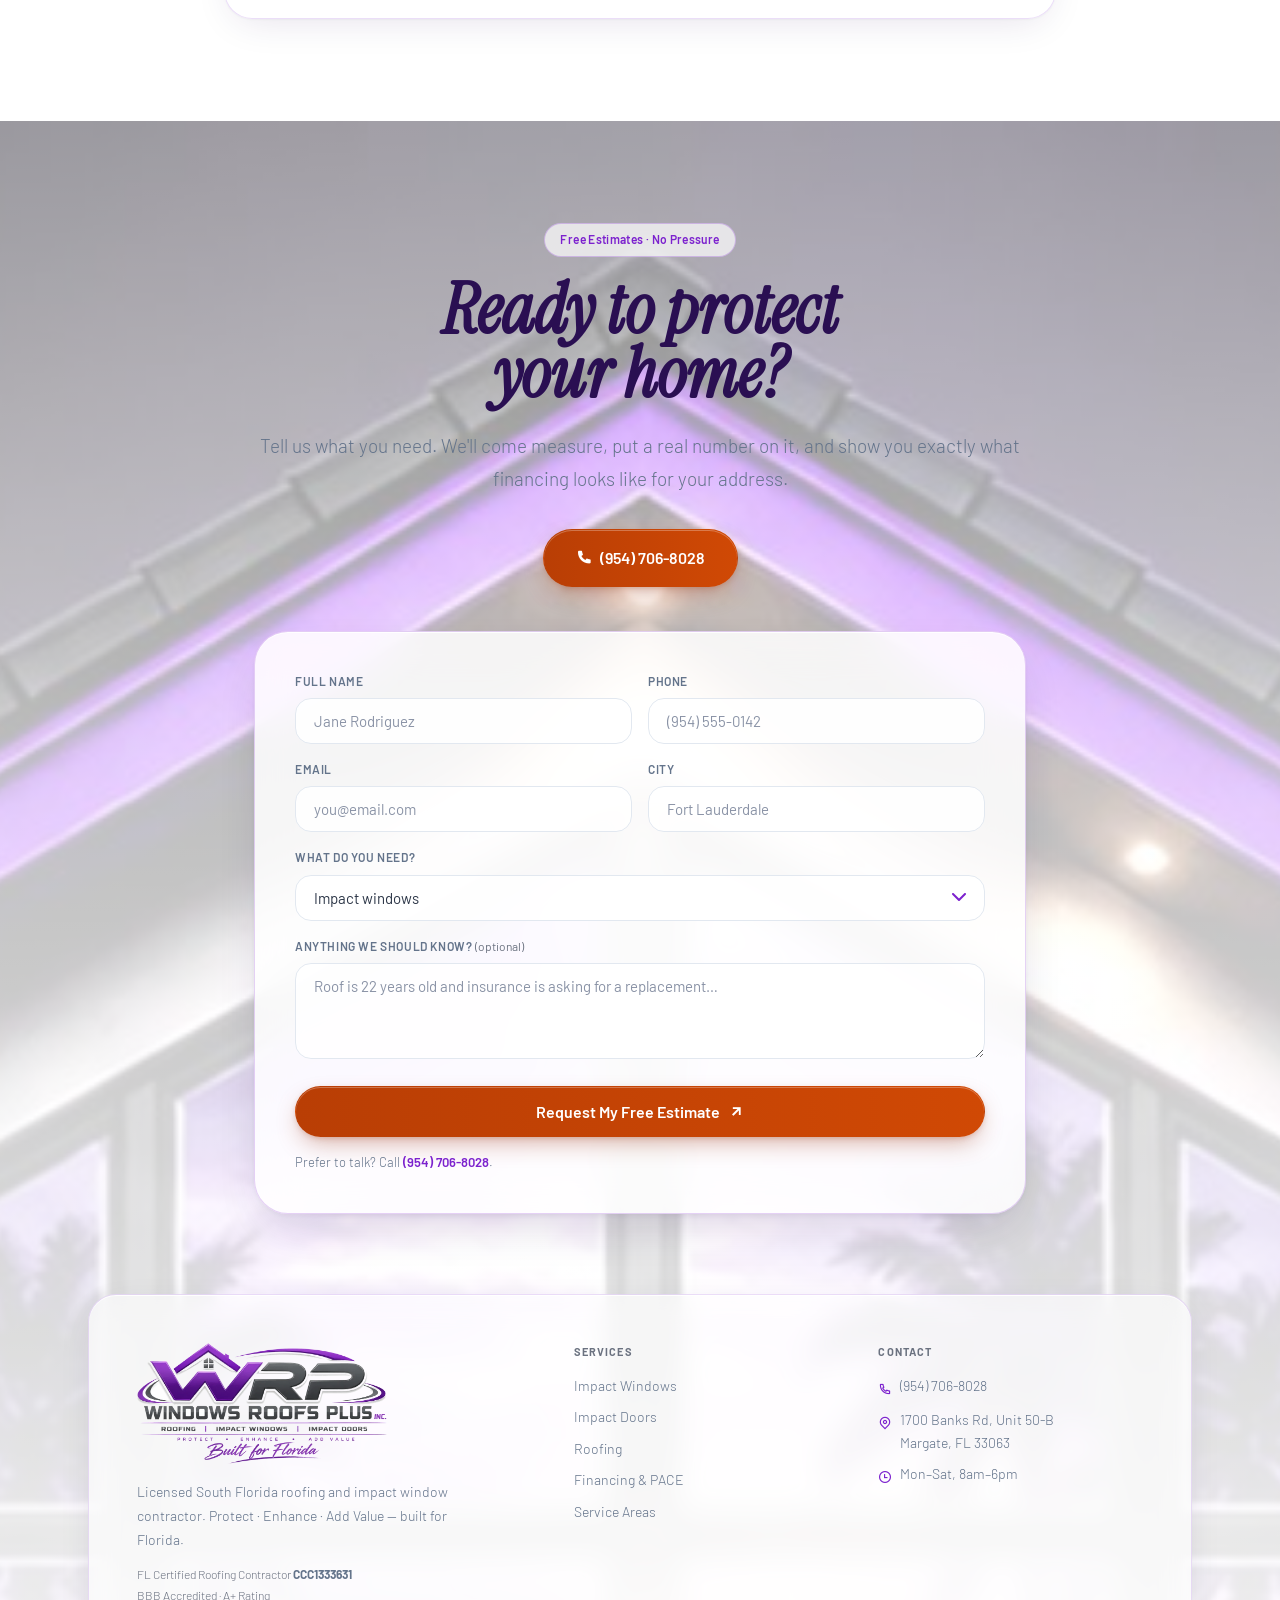
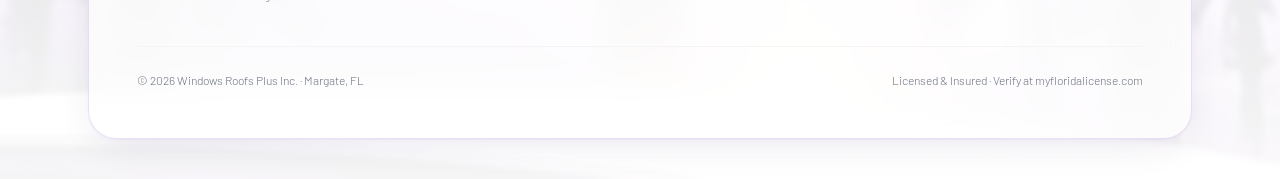
==== commit 29060ce8: "Move the marquee out of the hero, and fix two gradient-text bugs MARQUEE The loop itself was fine - " ====
--- a/index.html
+++ b/index.html
@@ -158,10 +158,6 @@
         <span class="trust-src" style="font-size:13px;font-weight:300;color:var(--fg-3)">FL Lic. CCC1333631</span>
       </div>
     </div>
-
-    <div class="marquee-wrap blur-in" style="animation-delay:1.95s" aria-hidden="true">
-      <div class="marquee-track"><span>Impact Windows</span><span>Impact Doors</span><span>Roof Repair</span><span>Roof Replacement</span><span>Hurricane Protection</span><span>Free Estimates</span><span>Payment Plans</span><span>Licensed &amp; Insured</span><span>Impact Windows</span><span>Impact Doors</span><span>Roof Repair</span><span>Roof Replacement</span><span>Hurricane Protection</span><span>Free Estimates</span><span>Payment Plans</span><span>Licensed &amp; Insured</span></div>
-    </div>
   </div>
 </section>
 
@@ -185,6 +181,14 @@
       <div class="h-display stat-value-orange num">Free</div>
       <div class="stat-label">In-Home Estimates</div>
     </div>
+  </div>
+</section>
+
+
+<!-- ─── SERVICE-AREA MARQUEE ──────────────────────────────────── -->
+<section class="marquee-band" aria-hidden="true">
+  <div class="marquee-wrap">
+    <div class="marquee-track"><span>Fort Lauderdale</span><span>Coral Springs</span><span>Pompano Beach</span><span>Hollywood</span><span>Pembroke Pines</span><span>Plantation</span><span>Sunrise</span><span>Tamarac</span><span>Coconut Creek</span><span>Deerfield Beach</span><span>Davie</span><span>Weston</span><span>Miramar</span><span>Parkland</span><span>Margate</span><span>Fort Lauderdale</span><span>Coral Springs</span><span>Pompano Beach</span><span>Hollywood</span><span>Pembroke Pines</span><span>Plantation</span><span>Sunrise</span><span>Tamarac</span><span>Coconut Creek</span><span>Deerfield Beach</span><span>Davie</span><span>Weston</span><span>Miramar</span><span>Parkland</span><span>Margate</span></div>
   </div>
 </section>
 
--- a/assets/css/wrp.css
+++ b/assets/css/wrp.css
@@ -83,7 +83,16 @@
   flex:0 0 42px;font-size:19px;
 }
 .icon-pill-orange{flex:0 0 42px;font-size:19px;color:var(--orange-500)}
-.stat-value{background:linear-gradient(180deg,#7C22CE 0%,#A855F7 100%)!important}
+.stat-value{
+  background-image:linear-gradient(180deg,#7C22CE 0%,#A855F7 100%)!important;
+  -webkit-background-clip:text!important;background-clip:text!important;
+  color:transparent!important;-webkit-text-fill-color:transparent!important;
+}
+.stat-value-orange{
+  background-image:linear-gradient(180deg,#F97316 0%,#FB923C 100%)!important;
+  -webkit-background-clip:text!important;background-clip:text!important;
+  color:transparent!important;-webkit-text-fill-color:transparent!important;
+}
 .orbit{border-color:rgba(124,34,206,.18)!important;position:absolute}
 .grid-bg{
   background-image:
@@ -194,13 +203,14 @@
 .page-hero .hero-cta{justify-content:flex-start}
 
 /* motion-text marquee — same treatment as the FDME site's hero strip */
-.marquee-wrap{margin-top:44px;width:100%;overflow:hidden;
+.marquee-band{background:#fff;border-bottom:1px solid var(--border-2);padding:30px 0}
+.marquee-wrap{width:100%;overflow:hidden;
   -webkit-mask-image:linear-gradient(90deg,transparent,#000 12%,#000 88%,transparent);
   mask-image:linear-gradient(90deg,transparent,#000 12%,#000 88%,transparent)}
 .marquee-track{display:flex;gap:0;white-space:nowrap;width:max-content}
 .marquee-track span{
   font-family:'Instrument Serif',Georgia,serif;font-style:italic;
-  font-size:clamp(1.35rem,2.4vw,1.9rem);color:var(--plum-900);opacity:.62;
+  font-size:clamp(1.3rem,2.2vw,1.75rem);color:var(--plum-900);opacity:.5;
 }
 .marquee-track span::after{
   content:'';display:inline-block;vertical-align:middle;
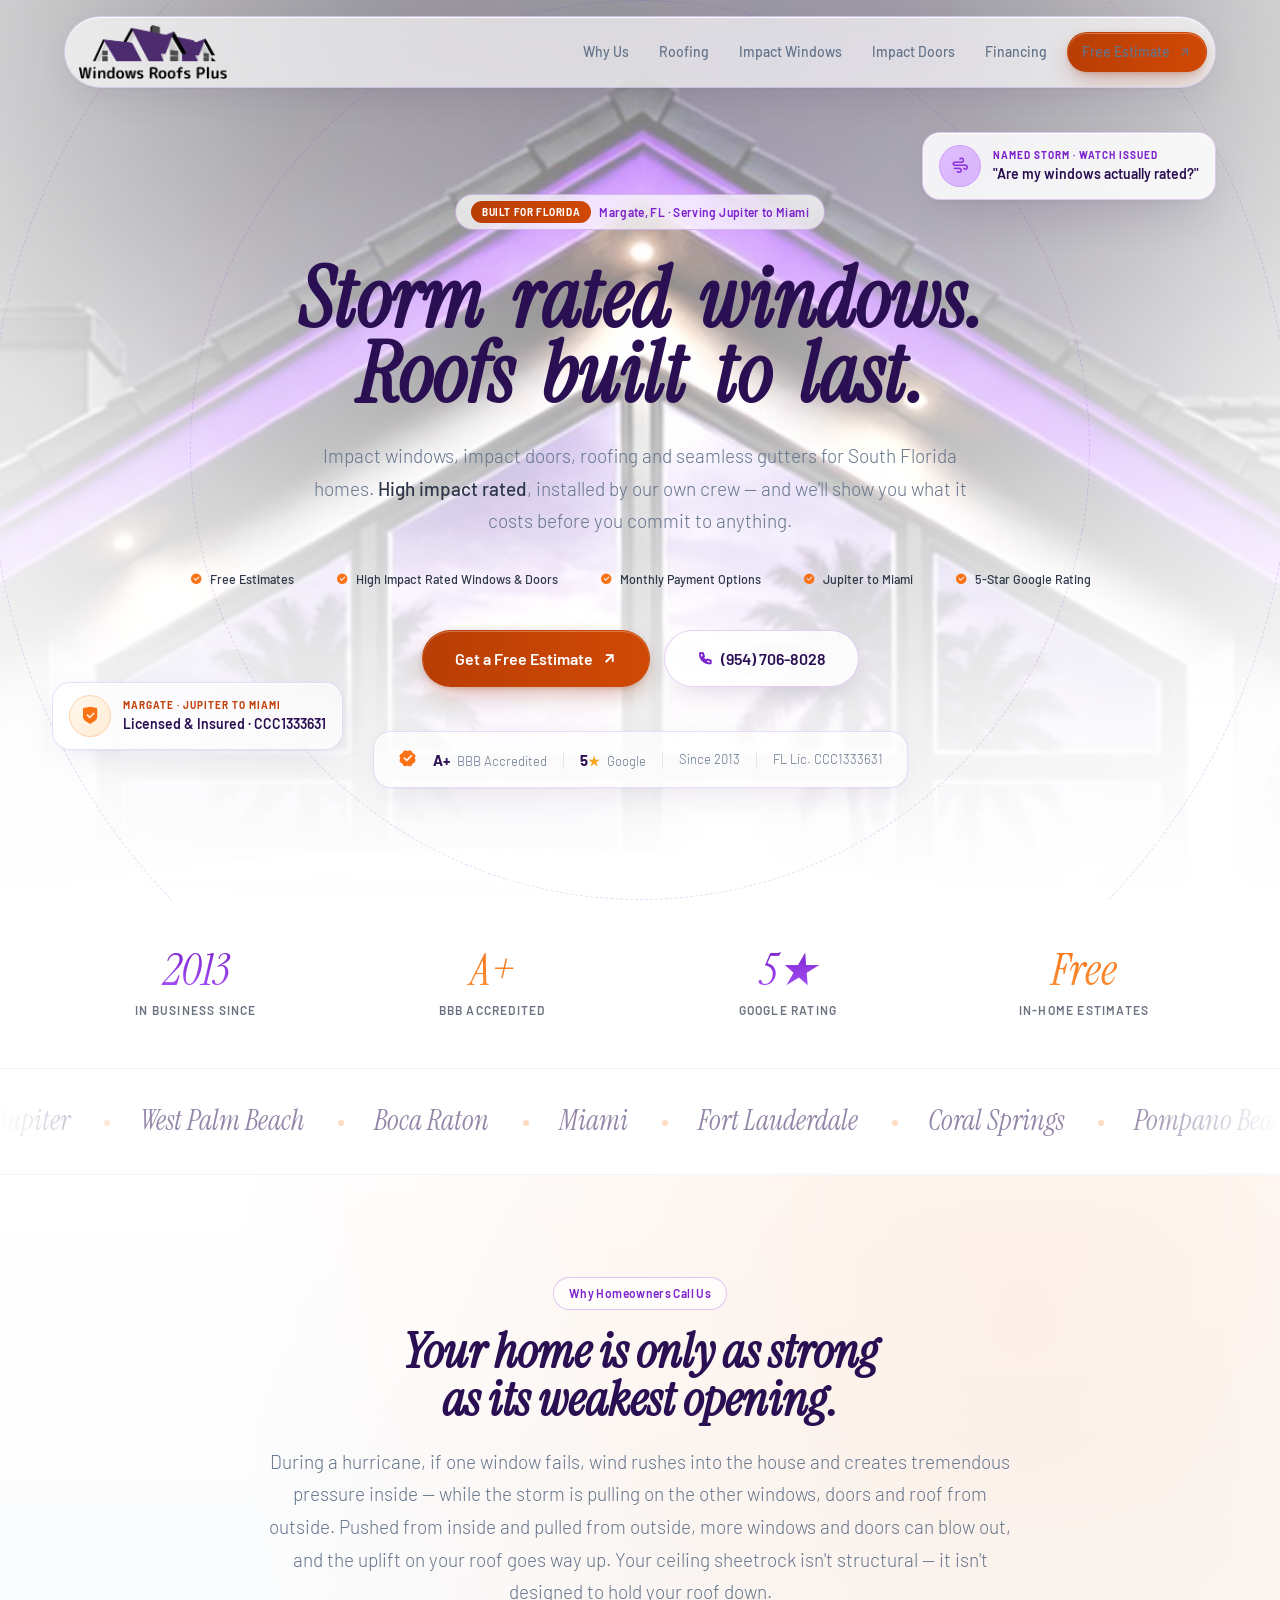
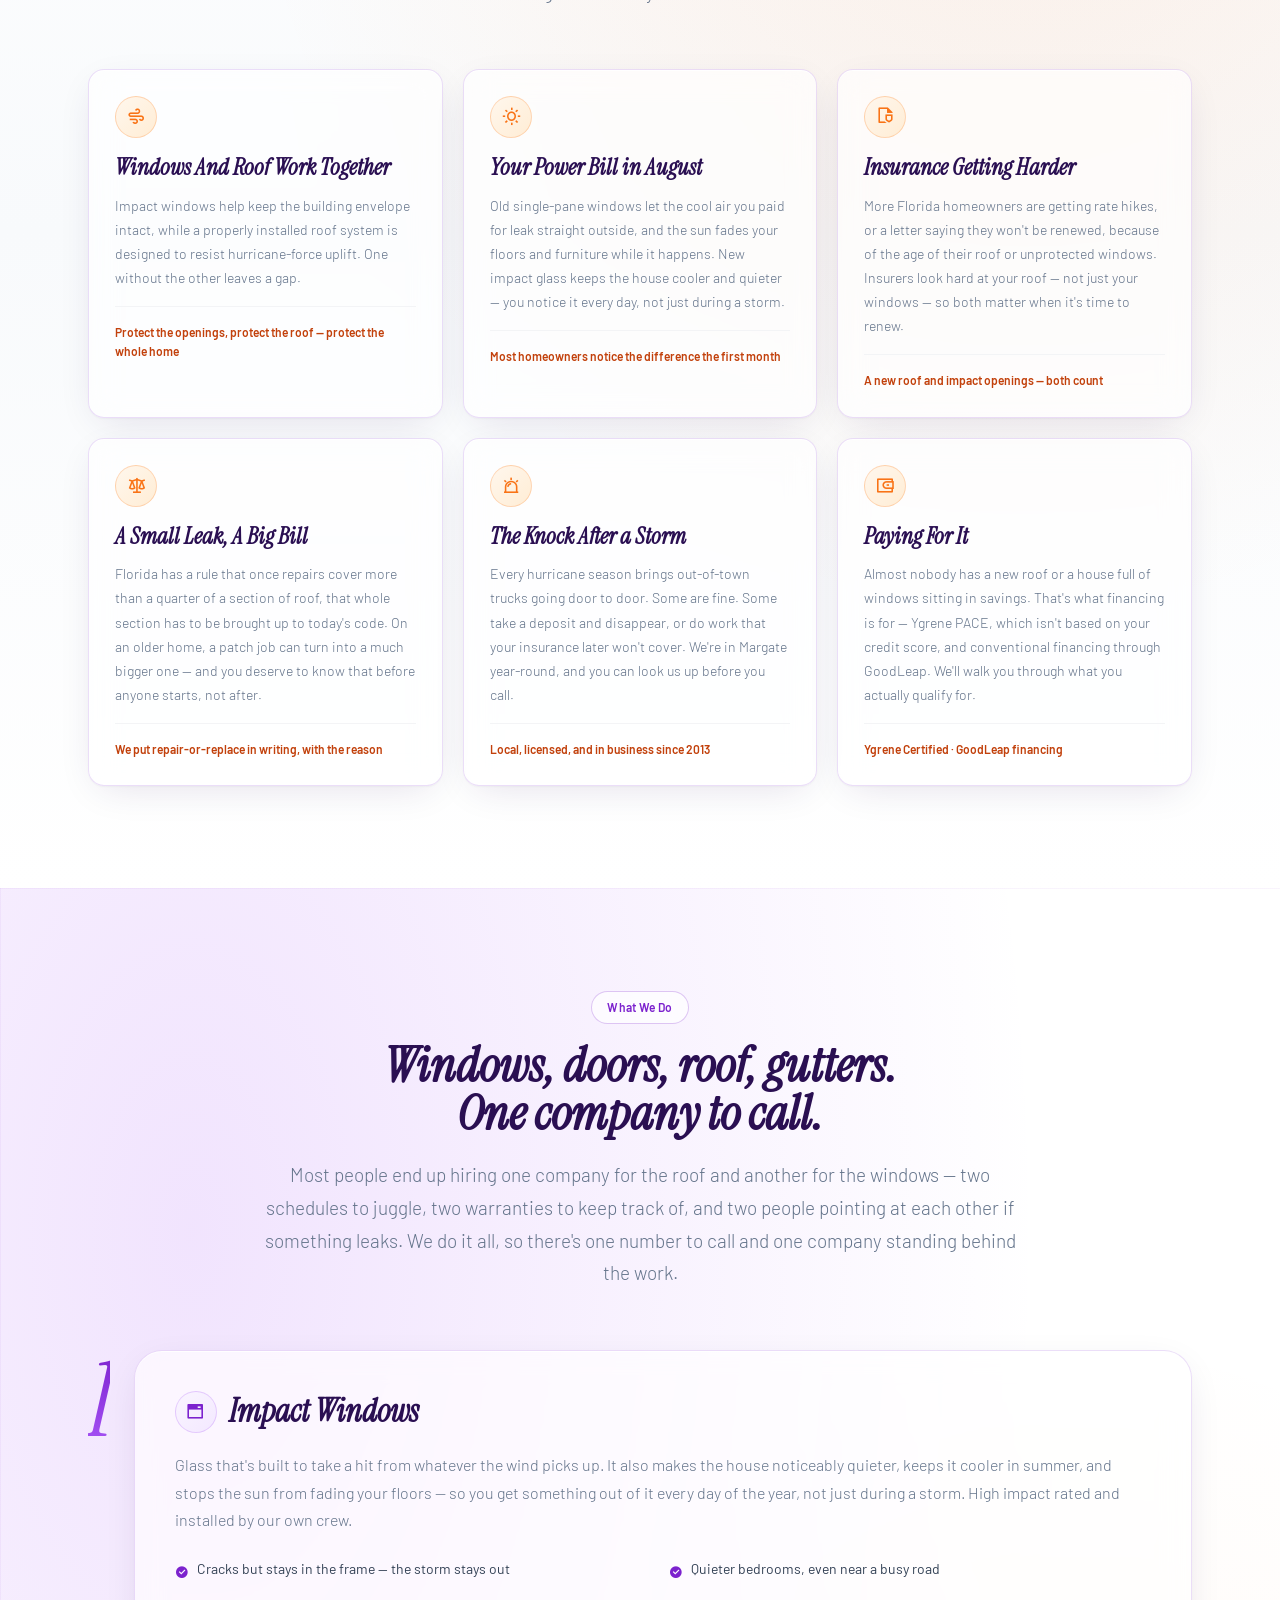
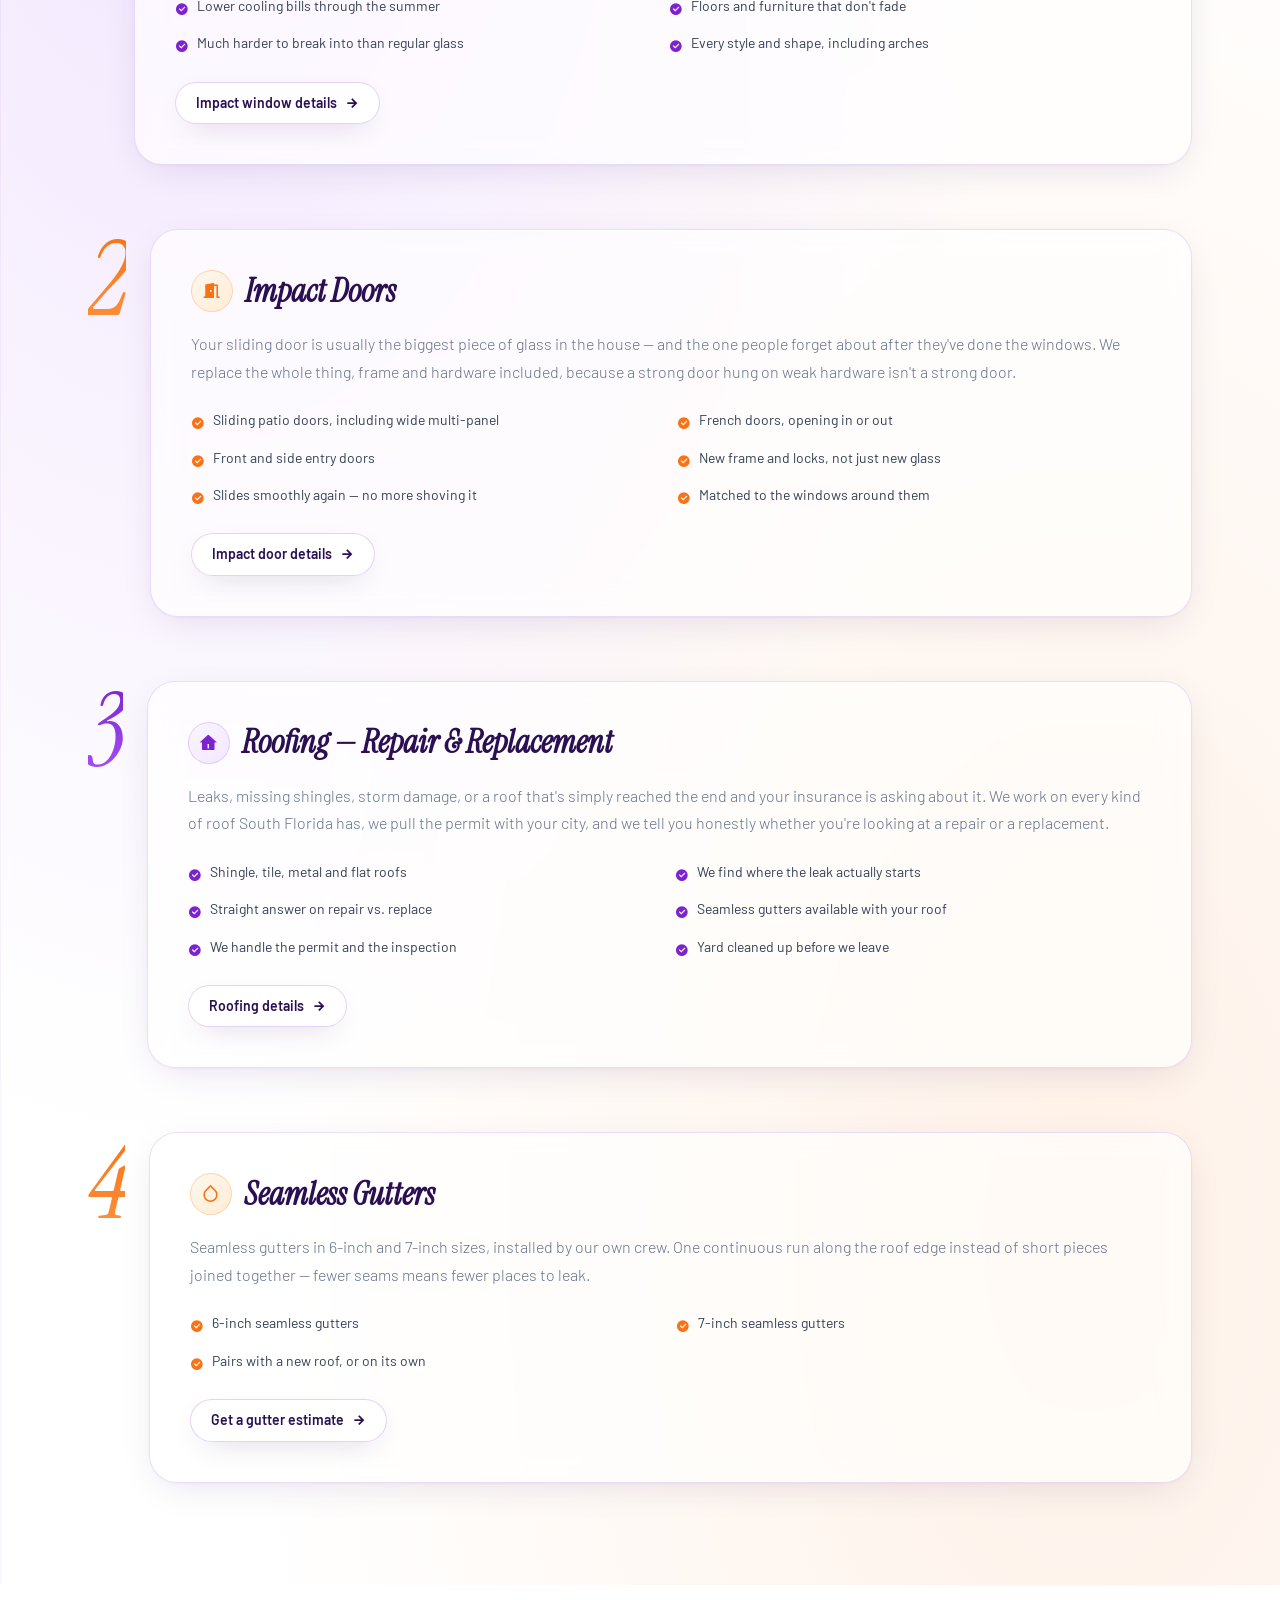
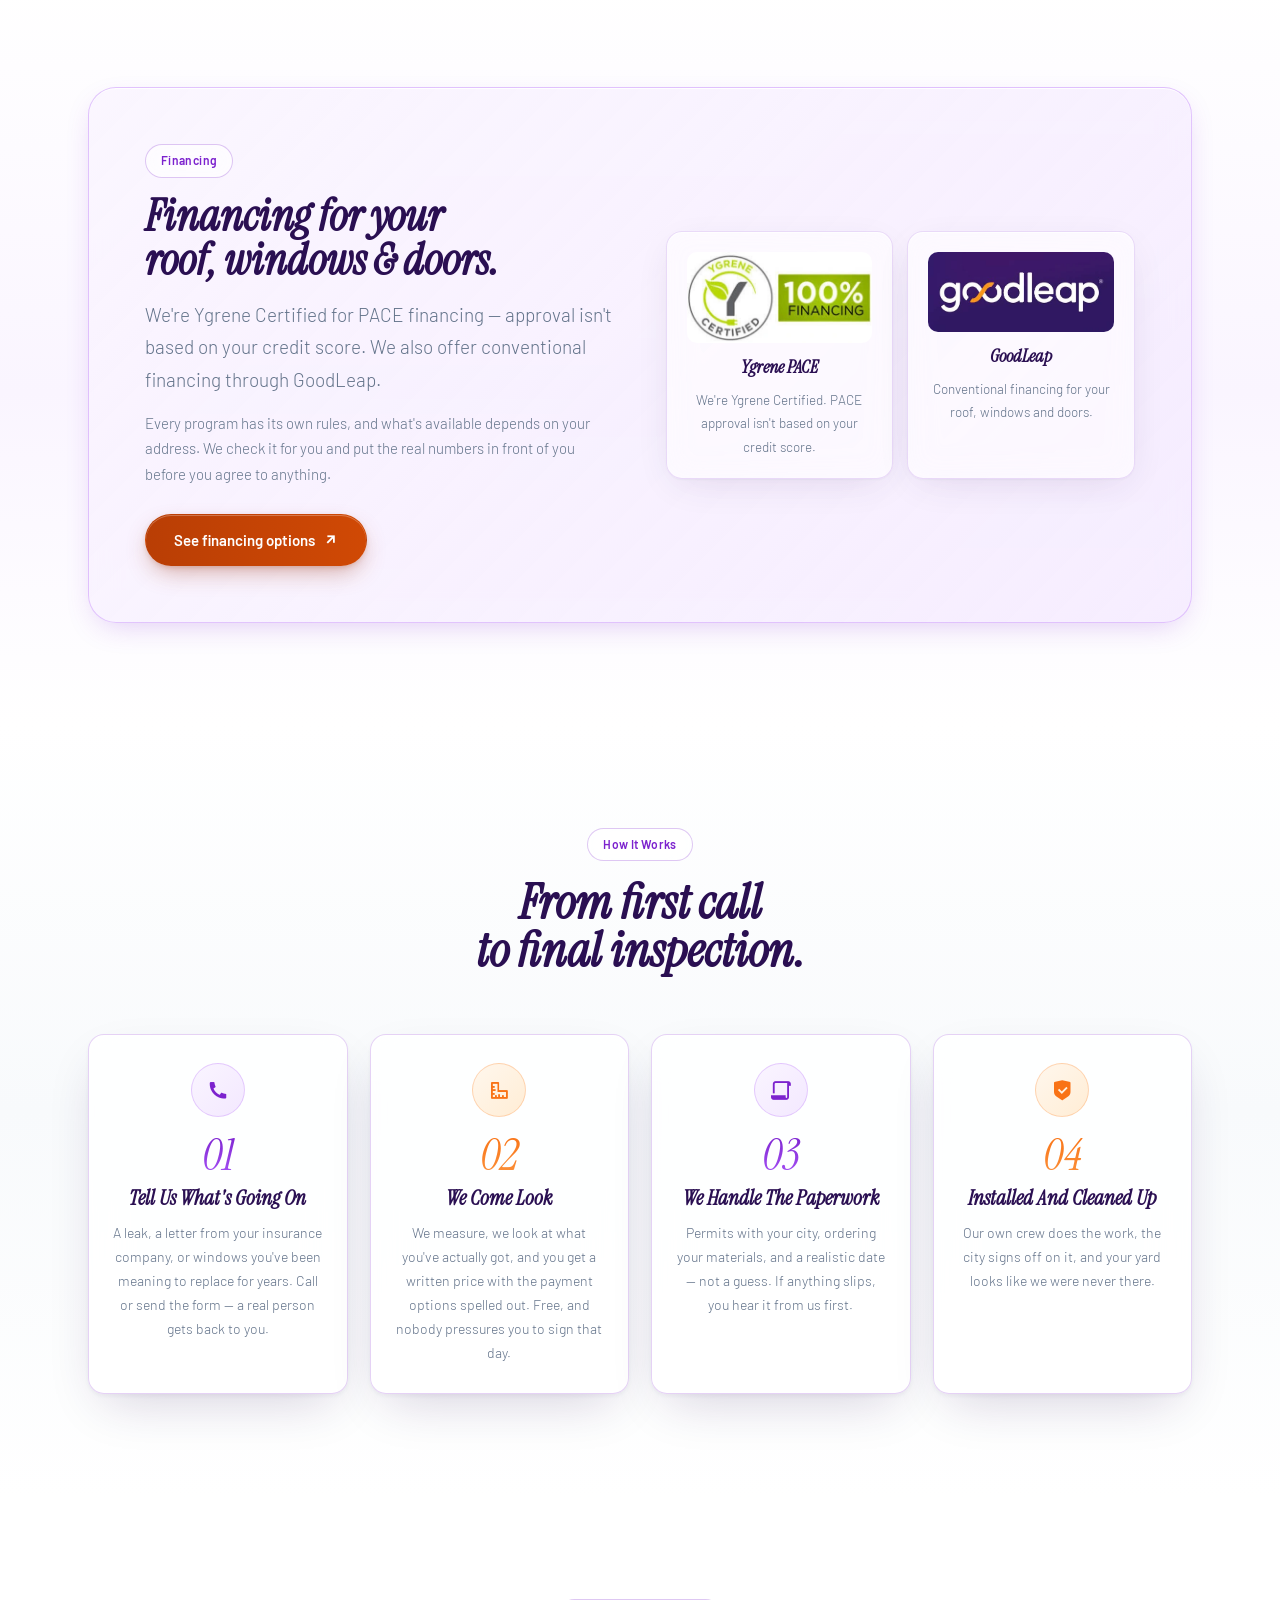
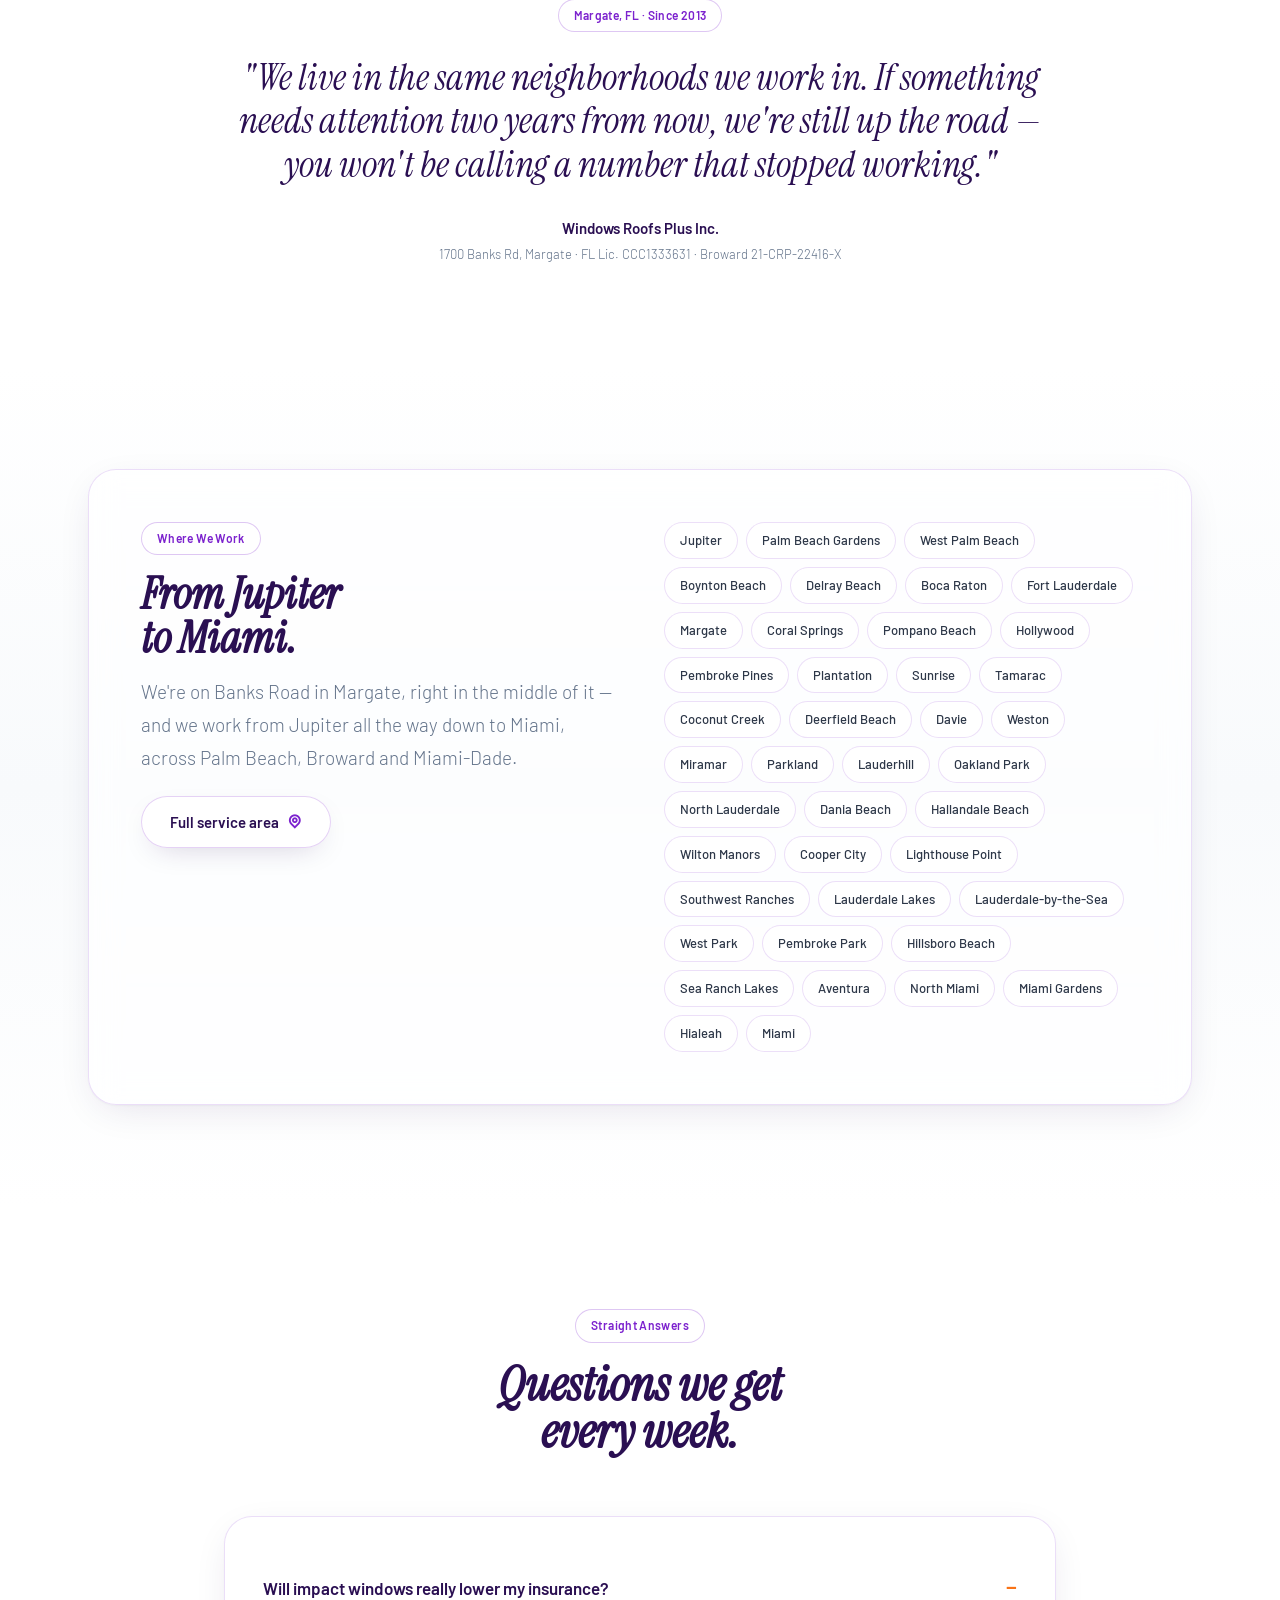
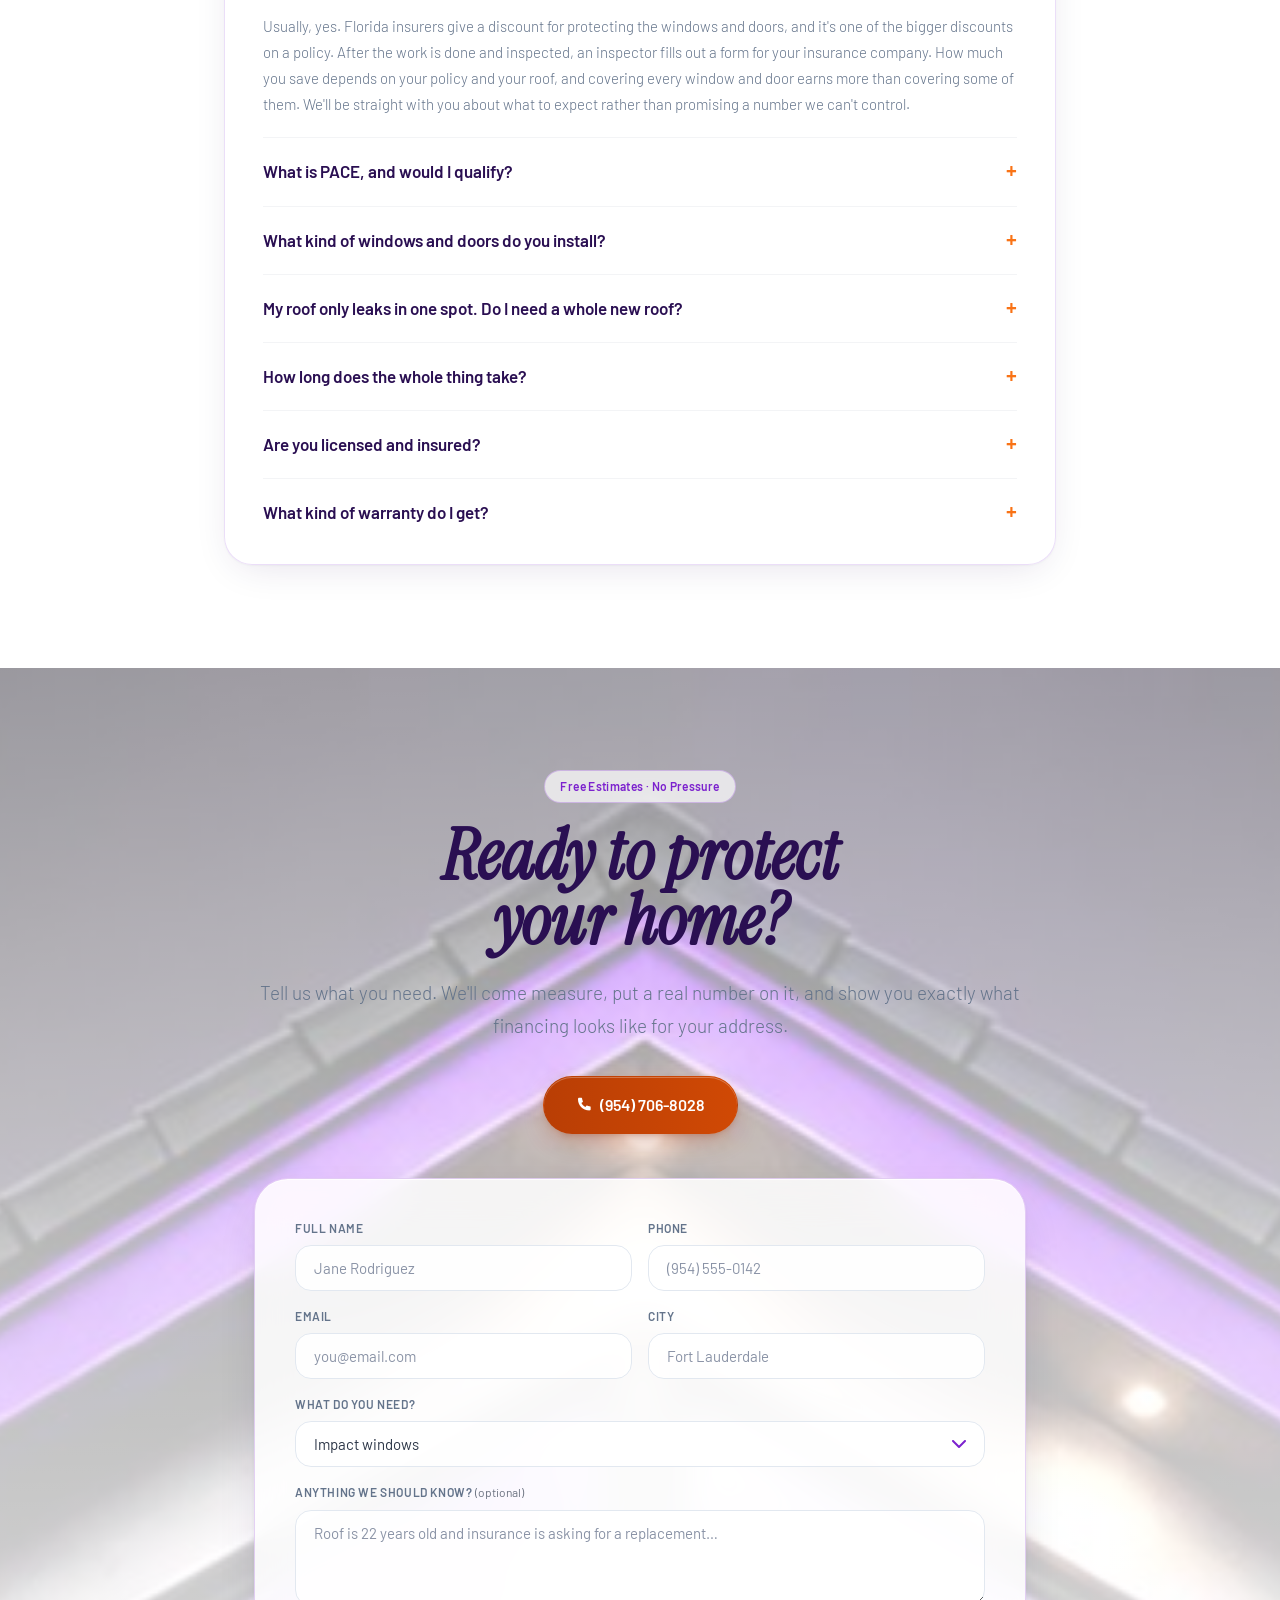
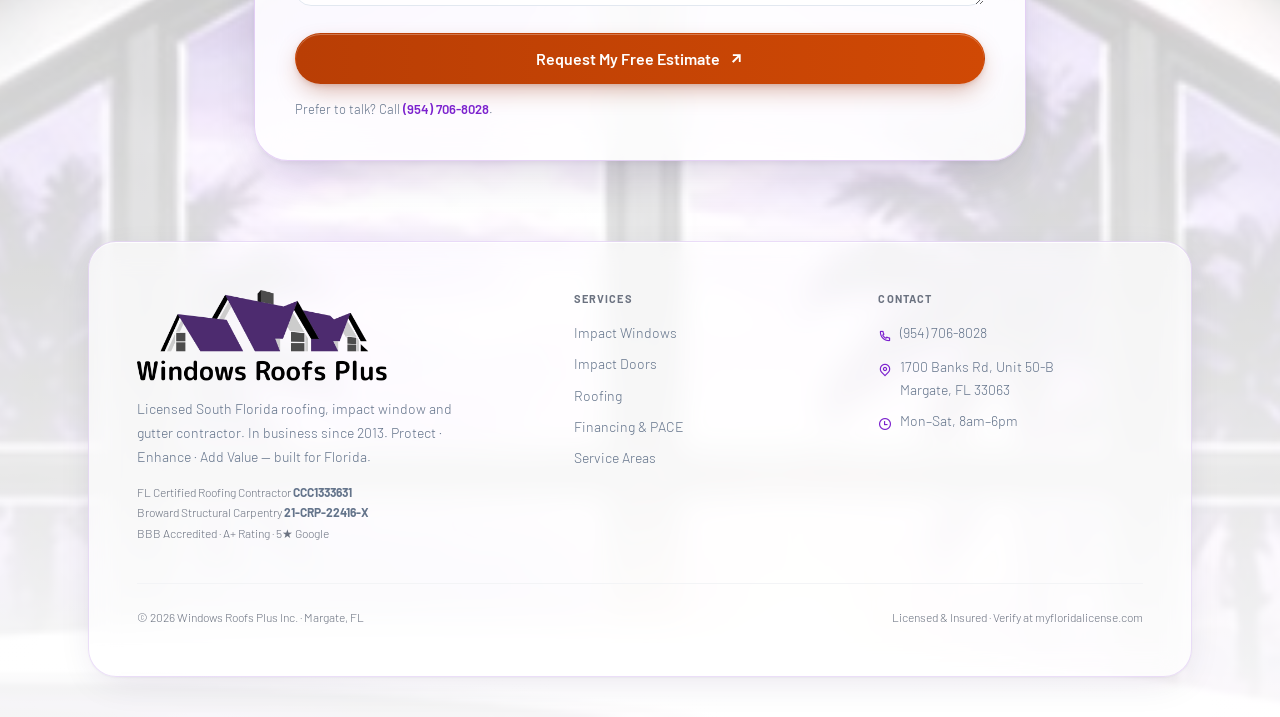
==== commit 35661ef6: "Apply Mike's 9/22 website changes - Keep Mike's classic house logo (nav, footer, favicon, social car" ====
--- a/index.html
+++ b/index.html
@@ -4,7 +4,7 @@
 <meta charset="utf-8">
 <meta name="viewport" content="width=device-width,initial-scale=1">
 <title>Impact Windows, Doors &amp; Roofing | Margate &amp; Broward FL</title>
-<meta name="description" content="Licensed Margate, FL contractor for hurricane impact windows, impact doors and roofing across Broward County. Florida-made, factory direct. Free estimates: (954) 706-8028.">
+<meta name="description" content="Licensed Margate, FL contractor for hurricane impact windows, impact doors, roofing and seamless gutters from Jupiter to Miami. High impact rated windows and doors. Free estimates: (954) 706-8028.">
 <meta name="robots" content="index,follow,max-image-preview:large,max-snippet:-1">
 <link rel="canonical" href="https://windowsroofsplus.com/">
 <meta name="geo.region" content="US-FL">
@@ -13,7 +13,7 @@
 
 <meta property="og:type" content="website">
 <meta property="og:title" content="Windows Roofs Plus Inc. | Roofing · Impact Windows · Impact Doors">
-<meta property="og:description" content="Built for Florida. Hurricane-rated impact windows and doors plus full-service roofing across Broward, Miami-Dade and Palm Beach. Free estimates, financing available.">
+<meta property="og:description" content="Built for Florida. Hurricane-rated impact windows and doors plus full-service roofing from Jupiter to Miami. Free estimates, financing available.">
 <meta property="og:url" content="https://windowsroofsplus.com/">
 <meta property="og:image" content="https://windowsroofsplus.com/assets/brand/wrp-social-share.jpg">
 <meta property="og:image:width" content="1200">
@@ -43,7 +43,7 @@
 "geo":{"@type":"GeoCoordinates","latitude":"26.2445","longitude":"-80.2064"},
 "priceRange":"$$",
 "areaServed":[{"@type":"AdministrativeArea","name":"Broward County, Florida"},{"@type":"AdministrativeArea","name":"Miami-Dade County, Florida"},{"@type":"AdministrativeArea","name":"Palm Beach County, Florida"}],
-"hasCredential":"Florida Certified Roofing Contractor CCC1333631",
+"hasCredential":["Florida Certified Roofing Contractor CCC1333631","Broward County Structural Carpentry Specialty Contractor 21-CRP-22416-X"],"foundingDate":"2013",
 "makesOffer":[
  {"@type":"Offer","itemOffered":{"@type":"Service","name":"Roof Replacement &amp; Repair"}},
  {"@type":"Offer","itemOffered":{"@type":"Service","name":"Impact Window Installation"}},
@@ -51,7 +51,7 @@
 "openingHoursSpecification":{"@type":"OpeningHoursSpecification","dayOfWeek":["Monday","Tuesday","Wednesday","Thursday","Friday","Saturday"],"opens":"08:00","closes":"18:00"}}
 </script>
 <script type="application/ld+json">
-{"@context": "https://schema.org", "@type": "FAQPage", "mainEntity": [{"@type": "Question", "name": "Will impact windows really lower my insurance?", "acceptedAnswer": {"@type": "Answer", "text": "Usually, yes. Florida insurers give a discount for protecting the windows and doors, and it's one of the bigger discounts on a policy. After the work is done and inspected, an inspector fills out a form for your insurance company. How much you save depends on your policy and your roof, and covering every window and door earns more than covering some of them. We'll be straight with you about what to expect rather than promising a number we can't control."}}, {"@type": "Question", "name": "What is PACE, and would I qualify?", "acceptedAnswer": {"@type": "Answer", "text": "It's a program that pays for a roof, windows or doors, and you pay it back a little at a time through your property tax bill instead of taking out a loan. Instead of a credit score cutoff, it looks at the equity in your home and whether you can handle the payment — which is why it works for a lot of people the banks turn down. Payments can be spread over as long as 20 years and many homeowners put nothing down. It isn't offered everywhere, so we check your address first."}}, {"@type": "Question", "name": "Are the windows and doors made in Florida?", "acceptedAnswer": {"@type": "Answer", "text": "Yes. They're built here in Florida and come to us straight from the factory. That means you wait less, the product is built for our weather instead of a national one-size-fits-all spec, and there's no middleman adding to your price."}}, {"@type": "Question", "name": "My roof only leaks in one spot. Do I need a whole new roof?", "acceptedAnswer": {"@type": "Answer", "text": "Maybe not — but there's a Florida rule that decides it, not us. Once repairs cover more than about a quarter of a section of roof in a year, that whole section has to be brought up to today's code. On an older house, once we open it up we sometimes find soft wood underneath that pushes the job over that line. We'll show you what we find, put repair-or-replace in writing with the reason, and let you decide before anything is torn off."}}, {"@type": "Question", "name": "How long does the whole thing take?", "acceptedAnswer": {"@type": "Answer", "text": "The waiting is mostly at the factory, not at your house. Once everything is measured, permitted and built, most homes are done in one to three days depending on how many windows there are and whether there's stucco work around them. We give you a real date up front and tell you right away if it moves."}}, {"@type": "Question", "name": "Are you licensed and insured?", "acceptedAnswer": {"@type": "Answer", "text": "Yes — and you shouldn't take our word for it. Windows Roofs Plus Inc. holds Florida license CCC1333631, carries liability and workers' comp, and is BBB Accredited with an A+ rating. You can look the license up yourself at myfloridalicense.com, and you should do that with any contractor who knocks on your door."}}, {"@type": "Question", "name": "What kind of warranty do I get?", "acceptedAnswer": {"@type": "Answer", "text": "The windows, doors and roofing materials all come with the manufacturer's warranty. Our own workmanship warranty is written into your contract in plain language — ask us for it, read it, and ask anyone else you're getting a quote from for theirs too. If a contractor won't put a warranty in writing, that tells you something."}}]}
+{"@context": "https://schema.org", "@type": "FAQPage", "mainEntity": [{"@type": "Question", "name": "Will impact windows really lower my insurance?", "acceptedAnswer": {"@type": "Answer", "text": "Usually, yes. Florida insurers give a discount for protecting the windows and doors, and it's one of the bigger discounts on a policy. After the work is done and inspected, an inspector fills out a form for your insurance company. How much you save depends on your policy and your roof, and covering every window and door earns more than covering some of them. We'll be straight with you about what to expect rather than promising a number we can't control."}}, {"@type": "Question", "name": "What is PACE, and would I qualify?", "acceptedAnswer": {"@type": "Answer", "text": "PACE is a program that pays for a roof, windows or doors, and you pay it back through your property tax bill instead of a regular loan. We're Ygrene Certified, and PACE approval isn't based on your credit score. It isn't offered everywhere and each program has its own rules, so we check your address first and walk you through it."}}, {"@type": "Question", "name": "What kind of windows and doors do you install?", "acceptedAnswer": {"@type": "Answer", "text": "High impact rated windows and doors, in every style and shape your house has. We work with more than one manufacturer, so we can pick the right product for your house and your budget instead of forcing one brand on every job."}}, {"@type": "Question", "name": "My roof only leaks in one spot. Do I need a whole new roof?", "acceptedAnswer": {"@type": "Answer", "text": "Maybe not — but there's a Florida rule that decides it, not us. Once repairs cover more than about a quarter of a section of roof in a year, that whole section has to be brought up to today's code. On an older house, once we open it up we sometimes find soft wood underneath that pushes the job over that line. We'll show you what we find, put repair-or-replace in writing with the reason, and let you decide before anything is torn off."}}, {"@type": "Question", "name": "How long does the whole thing take?", "acceptedAnswer": {"@type": "Answer", "text": "The waiting is mostly on the window and door order, not at your house. Once everything is measured, permitted and built, most homes are done in one to three days depending on how many windows there are and whether there's stucco work around them. We give you a real date up front and tell you right away if it moves."}}, {"@type": "Question", "name": "Are you licensed and insured?", "acceptedAnswer": {"@type": "Answer", "text": "Yes — and you shouldn't take our word for it. Windows Roofs Plus Inc. holds Florida Certified Roofing Contractor license CCC1333631 and Broward County Structural Carpentry Specialty Contractor license 21-CRP-22416-X, carries liability and workers' comp, and is BBB Accredited with an A+ rating. You can look the license up yourself at myfloridalicense.com, and you should do that with any contractor who knocks on your door."}}, {"@type": "Question", "name": "What kind of warranty do I get?", "acceptedAnswer": {"@type": "Answer", "text": "The windows, doors and roofing materials all come with the manufacturer's warranty. Our own workmanship warranty is written into your contract in plain language — ask us for it, read it, and ask anyone else you're getting a quote from for theirs too. If a contractor won't put a warranty in writing, that tells you something."}}]}
 </script>
 </head>
 <body>
@@ -61,7 +61,7 @@
 <div class="nav-wrap">
   <nav class="nav glass">
     <a href="/" class="nav-logo" aria-label="Windows Roofs Plus Inc. home">
-      <img src="/assets/brand/wrp-nav.webp" alt="Windows Roofs Plus Inc. — Roofing, Impact Windows, Impact Doors" width="620" height="190">
+      <img src="/assets/brand/wrp-nav.webp" alt="Windows Roofs Plus Inc. — Roofing, Impact Windows, Impact Doors" width="620" height="226">
     </a>
     <div class="nav-links">
       <a href="#pain">Why Us</a>
@@ -109,7 +109,7 @@
   <div class="hero-float hero-float-b glass blur-in" style="animation-delay:1.6s">
     <div class="icon-pill-orange"><i class="ri-shield-check-fill"></i></div>
     <div>
-      <div class="float-label" style="color:var(--orange-600)">Margate · Broward County</div>
+      <div class="float-label" style="color:var(--orange-600)">Margate · Jupiter to Miami</div>
       <div class="float-text">Licensed &amp; Insured · CCC1333631</div>
     </div>
   </div>
@@ -117,7 +117,7 @@
   <div class="container hero-inner">
     <div class="eyebrow blur-in" style="animation-delay:.1s">
       <span style="background:linear-gradient(90deg,var(--cta-from),var(--cta-to));color:#fff;border-radius:9999px;padding:3px 11px;font-size:10px;font-weight:700;letter-spacing:.06em">BUILT FOR FLORIDA</span>
-      Margate, FL · Broward · Miami-Dade · Palm Beach
+      Margate, FL · Serving Jupiter to Miami
     </div>
 
     <h1 class="h-display" style="font-size:clamp(3rem,6.5vw,5.5rem);line-height:.9;margin-top:32px">
@@ -131,15 +131,16 @@
     </h1>
 
     <p class="lead blur-in" style="animation-delay:1.3s;max-width:660px;margin:28px auto 0">
-      Impact windows, impact doors and roofing for South Florida homes. <strong>Made here in Florida</strong>,
-      installed by a licensed local crew — and we'll show you what it costs before you commit to anything.
+      Impact windows, impact doors, roofing and seamless gutters for South Florida homes. <strong>High impact rated</strong>,
+      installed by our own crew — and we'll show you what it costs before you commit to anything.
     </p>
 
     <div class="hero-badges blur-in" style="animation-delay:1.45s">
       <span class="badge"><i class="ri-checkbox-circle-fill"></i>Free Estimates</span>
-      <span class="badge"><i class="ri-checkbox-circle-fill"></i>Florida-Made Windows &amp; Doors</span>
+      <span class="badge"><i class="ri-checkbox-circle-fill"></i>High Impact Rated Windows &amp; Doors</span>
       <span class="badge"><i class="ri-checkbox-circle-fill"></i>Monthly Payment Options</span>
-      <span class="badge"><i class="ri-checkbox-circle-fill"></i>All Broward County</span>
+      <span class="badge"><i class="ri-checkbox-circle-fill"></i>Jupiter to Miami</span>
+      <span class="badge"><i class="ri-checkbox-circle-fill"></i>5-Star Google Rating</span>
     </div>
 
     <div class="hero-cta blur-in" style="animation-delay:1.6s">
@@ -152,8 +153,15 @@
         <div class="stars"><i class="ri-verified-badge-fill" style="font-size:19px"></i></div>
         <div>
           <span style="font-weight:700;color:var(--plum-900);font-size:15px">A+</span>
-          <span style="color:var(--fg-3);font-size:13px;font-weight:300;margin-left:4px">BBB Accredited since 2022</span>
-        </div>
+          <span style="color:var(--fg-3);font-size:13px;font-weight:300;margin-left:4px">BBB Accredited</span>
+        </div>
+        <div class="trust-div"></div>
+        <div>
+          <span style="font-weight:700;color:var(--plum-900);font-size:15px">5<span style="color:#F5A623;font-size:13px">★</span></span>
+          <span style="color:var(--fg-3);font-size:13px;font-weight:300;margin-left:4px">Google</span>
+        </div>
+        <div class="trust-div"></div>
+        <span class="trust-src" style="font-size:13px;font-weight:300;color:var(--fg-3)">Since 2013</span>
         <div class="trust-div"></div>
         <span class="trust-src" style="font-size:13px;font-weight:300;color:var(--fg-3)">FL Lic. CCC1333631</span>
       </div>
@@ -166,16 +174,16 @@
 <section class="trust-bar">
   <div class="stats">
     <div class="stat reveal">
-      <div class="h-display stat-value num">3</div>
-      <div class="stat-label">Windows, Doors &amp; Roof — One Company</div>
+      <div class="h-display stat-value num">2013</div>
+      <div class="stat-label">In Business Since</div>
     </div>
     <div class="stat reveal">
       <div class="h-display stat-value-orange num">A+</div>
-      <div class="stat-label">BBB Accredited 2022</div>
+      <div class="stat-label">BBB Accredited</div>
     </div>
     <div class="stat reveal">
-      <div class="h-display stat-value num">$0</div>
-      <div class="stat-label">Down, With Approved Financing</div>
+      <div class="h-display stat-value num">5★</div>
+      <div class="stat-label">Google Rating</div>
     </div>
     <div class="stat reveal">
       <div class="h-display stat-value-orange num">Free</div>
@@ -188,7 +196,7 @@
 <!-- ─── SERVICE-AREA MARQUEE ──────────────────────────────────── -->
 <section class="marquee-band" aria-hidden="true">
   <div class="marquee-wrap">
-    <div class="marquee-track"><span>Fort Lauderdale</span><span>Coral Springs</span><span>Pompano Beach</span><span>Hollywood</span><span>Pembroke Pines</span><span>Plantation</span><span>Sunrise</span><span>Tamarac</span><span>Coconut Creek</span><span>Deerfield Beach</span><span>Davie</span><span>Weston</span><span>Miramar</span><span>Parkland</span><span>Margate</span><span>Fort Lauderdale</span><span>Coral Springs</span><span>Pompano Beach</span><span>Hollywood</span><span>Pembroke Pines</span><span>Plantation</span><span>Sunrise</span><span>Tamarac</span><span>Coconut Creek</span><span>Deerfield Beach</span><span>Davie</span><span>Weston</span><span>Miramar</span><span>Parkland</span><span>Margate</span></div>
+    <div class="marquee-track"><span>Jupiter</span><span>West Palm Beach</span><span>Boca Raton</span><span>Miami</span><span>Fort Lauderdale</span><span>Coral Springs</span><span>Pompano Beach</span><span>Hollywood</span><span>Pembroke Pines</span><span>Plantation</span><span>Sunrise</span><span>Tamarac</span><span>Coconut Creek</span><span>Deerfield Beach</span><span>Davie</span><span>Weston</span><span>Miramar</span><span>Parkland</span><span>Margate</span><span>Jupiter</span><span>West Palm Beach</span><span>Boca Raton</span><span>Miami</span><span>Fort Lauderdale</span><span>Coral Springs</span><span>Pompano Beach</span><span>Hollywood</span><span>Pembroke Pines</span><span>Plantation</span><span>Sunrise</span><span>Tamarac</span><span>Coconut Creek</span><span>Deerfield Beach</span><span>Davie</span><span>Weston</span><span>Miramar</span><span>Parkland</span><span>Margate</span></div>
   </div>
 </section>
 
@@ -200,16 +208,16 @@
       <div class="eyebrow reveal" style="color:var(--orange-600);border-color:rgba(249,115,22,.3)">Why Homeowners Call Us</div>
       <h2 class="h-display reveal">Your home is only as strong<br>as its weakest opening.</h2>
       <p class="lead reveal" style="margin-top:22px">
-        In a bad storm, wind doesn't peel a house apart from the outside. It gets in through one window or door that gave way — and then it has the whole house.
+        During a hurricane, if one window fails, wind rushes into the house and creates tremendous pressure inside — while the storm is pulling on the other windows, doors and roof from outside. Pushed from inside and pulled from outside, more windows and doors can blow out, and the uplift on your roof goes way up. Your ceiling sheetrock isn't structural — it isn't designed to hold your roof down.
       </p>
     </div>
 
     <div class="grid-3">
       <div class="glass card pain-card hover-lift reveal">
         <div class="icon-pill-orange"><i class="ri-windy-line"></i></div>
-        <h4 class="h-display">One Window Changes Everything</h4>
-        <p>If a window breaks during a storm, wind and rain come straight in and start pushing on your house from the inside. Impact glass is built to crack and stay in the frame instead of blowing through, so the storm stays outside where it belongs.</p>
-        <div class="pain-note">Protects the whole house, not just that one room</div>
+        <h4 class="h-display">Windows And Roof Work Together</h4>
+        <p>Impact windows help keep the building envelope intact, while a properly installed roof system is designed to resist hurricane-force uplift. One without the other leaves a gap.</p>
+        <div class="pain-note">Protect the openings, protect the roof — protect the whole home</div>
       </div>
       <div class="glass card pain-card hover-lift reveal">
         <div class="icon-pill-orange"><i class="ri-sun-line"></i></div>
@@ -220,8 +228,8 @@
       <div class="glass card pain-card hover-lift reveal">
         <div class="icon-pill-orange"><i class="ri-file-shield-2-line"></i></div>
         <h4 class="h-display">Insurance Getting Harder</h4>
-        <p>More Florida homeowners are getting rate hikes, or a letter saying they won't be renewed, because of the age of their roof or unprotected windows. Impact windows and doors can earn one of the biggest discounts your policy offers.</p>
-        <div class="pain-note">We fill out the paperwork your insurer needs</div>
+        <p>More Florida homeowners are getting rate hikes, or a letter saying they won't be renewed, because of the age of their roof or unprotected windows. Insurers look hard at your roof — not just your windows — so both matter when it's time to renew.</p>
+        <div class="pain-note">A new roof and impact openings — both count</div>
       </div>
       <div class="glass card pain-card hover-lift reveal">
         <div class="icon-pill-orange"><i class="ri-scales-3-line"></i></div>
@@ -233,13 +241,13 @@
         <div class="icon-pill-orange"><i class="ri-alarm-warning-line"></i></div>
         <h4 class="h-display">The Knock After a Storm</h4>
         <p>Every hurricane season brings out-of-town trucks going door to door. Some are fine. Some take a deposit and disappear, or do work that your insurance later won't cover. We're in Margate year-round, and you can look us up before you call.</p>
-        <div class="pain-note">Local, licensed, and BBB Accredited since 2022</div>
+        <div class="pain-note">Local, licensed, and in business since 2013</div>
       </div>
       <div class="glass card pain-card hover-lift reveal">
         <div class="icon-pill-orange"><i class="ri-wallet-3-line"></i></div>
         <h4 class="h-display">Paying For It</h4>
-        <p>Almost nobody has a new roof or a house full of windows sitting in savings. There are payment plans built for exactly this — including options that don't hinge on a perfect credit score — and we'll walk you through what you actually qualify for.</p>
-        <div class="pain-note">$0 down for those who qualify</div>
+        <p>Almost nobody has a new roof or a house full of windows sitting in savings. That's what financing is for — Ygrene PACE, which isn't based on your credit score, and conventional financing through GoodLeap. We'll walk you through what you actually qualify for.</p>
+        <div class="pain-note">Ygrene Certified · GoodLeap financing</div>
       </div>
     </div>
   </div>
@@ -251,8 +259,8 @@
   <div class="container" style="position:relative;z-index:10">
     <div class="sec-head">
       <div class="eyebrow reveal">What We Do</div>
-      <h2 class="h-display reveal">Windows, doors, roof.<br>One company to call.</h2>
-      <p class="lead reveal" style="margin-top:22px">Most people end up hiring one company for the roof and another for the windows — two schedules to juggle, two warranties to keep track of, and two people pointing at each other if something leaks. We do all three, so there's one number to call and one company standing behind the work.</p>
+      <h2 class="h-display reveal">Windows, doors, roof, gutters.<br>One company to call.</h2>
+      <p class="lead reveal" style="margin-top:22px">Most people end up hiring one company for the roof and another for the windows — two schedules to juggle, two warranties to keep track of, and two people pointing at each other if something leaks. We do it all, so there's one number to call and one company standing behind the work.</p>
     </div>
 
     <div class="svc reveal">
@@ -262,7 +270,7 @@
           <div class="icon-pill"><i class="ri-window-2-fill"></i></div>
           <h3 class="h-display">Impact Windows</h3>
         </div>
-        <p style="font-size:16px">Glass that's built to take a hit from whatever the wind picks up. It also makes the house noticeably quieter, keeps it cooler in summer, and stops the sun from fading your floors — so you get something out of it every day of the year, not just during a storm. Made in Florida and installed by our own crew.</p>
+        <p style="font-size:16px">Glass that's built to take a hit from whatever the wind picks up. It also makes the house noticeably quieter, keeps it cooler in summer, and stops the sun from fading your floors — so you get something out of it every day of the year, not just during a storm. High impact rated and installed by our own crew.</p>
         <ul class="check-list">
           <li><i class="ri-checkbox-circle-fill"></i>Cracks but stays in the frame — the storm stays out</li>
           <li><i class="ri-checkbox-circle-fill"></i>Quieter bedrooms, even near a busy road</li>
@@ -307,11 +315,28 @@
           <li><i class="ri-checkbox-circle-fill"></i>Shingle, tile, metal and flat roofs</li>
           <li><i class="ri-checkbox-circle-fill"></i>We find where the leak actually starts</li>
           <li><i class="ri-checkbox-circle-fill"></i>Straight answer on repair vs. replace</li>
-          <li><i class="ri-checkbox-circle-fill"></i>Storm damage documented for your claim</li>
+          <li><i class="ri-checkbox-circle-fill"></i>Seamless gutters available with your roof</li>
           <li><i class="ri-checkbox-circle-fill"></i>We handle the permit and the inspection</li>
           <li><i class="ri-checkbox-circle-fill"></i>Yard cleaned up before we leave</li>
         </ul>
         <a href="/services/roofing.html" class="btn btn-ghost btn-sm" style="margin-top:24px">Roofing details <i class="ri-arrow-right-line"></i></a>
+      </div>
+    </div>
+
+    <div class="svc reveal">
+      <div class="svc-num stat-value-orange">4</div>
+      <div class="glass round-2xl svc-body">
+        <div style="display:flex;align-items:center;gap:12px;margin-bottom:18px;flex-wrap:wrap">
+          <div class="icon-pill-orange"><i class="ri-drop-line"></i></div>
+          <h3 class="h-display">Seamless Gutters</h3>
+        </div>
+        <p style="font-size:16px">Seamless gutters in 6-inch and 7-inch sizes, installed by our own crew. One continuous run along the roof edge instead of short pieces joined together — fewer seams means fewer places to leak.</p>
+        <ul class="check-list orange">
+          <li><i class="ri-checkbox-circle-fill"></i>6-inch seamless gutters</li>
+          <li><i class="ri-checkbox-circle-fill"></i>7-inch seamless gutters</li>
+          <li><i class="ri-checkbox-circle-fill"></i>Pairs with a new roof, or on its own</li>
+        </ul>
+        <a href="#estimate" class="btn btn-ghost btn-sm" style="margin-top:24px">Get a gutter estimate <i class="ri-arrow-right-line"></i></a>
       </div>
     </div>
   </div>
@@ -324,16 +349,14 @@
       <div class="grid-2" style="align-items:center;gap:clamp(28px,4vw,52px)">
         <div>
           <div class="eyebrow">Financing</div>
-          <h2 class="h-display" style="font-size:clamp(2rem,3.4vw,3rem);line-height:1;margin:18px 0 16px">Protection shouldn't<br>wait for savings.</h2>
-          <p class="lead">There's a program called PACE that pays for roofs, windows and doors, and you pay it back through your property tax bill instead of a loan. It looks at the equity in your home and whether you can handle the payment — not a credit score cutoff. Terms often run up to 20 years, and many homeowners put nothing down.</p>
-          <p style="margin-top:14px;font-size:15px">Regular financing is available too, including options for people whose credit isn't perfect. What's available depends on where you live, so we check your address and tell you the real numbers before you agree to anything.</p>
+          <h2 class="h-display" style="font-size:clamp(2rem,3.4vw,3rem);line-height:1;margin:18px 0 16px">Financing for your<br>roof, windows &amp; doors.</h2>
+          <p class="lead">We're Ygrene Certified for PACE financing — approval isn't based on your credit score. We also offer conventional financing through GoodLeap.</p>
+          <p style="margin-top:14px;font-size:15px">Every program has its own rules, and what's available depends on your address. We check it for you and put the real numbers in front of you before you agree to anything.</p>
           <a href="/financing.html" class="fdme-cta btn" style="margin-top:26px">See financing options <i class="ri-arrow-right-up-line"></i></a>
         </div>
         <div class="grid-2" style="gap:14px">
-          <div class="glass card" style="padding:20px"><div class="icon-pill-orange" style="width:36px;height:36px;flex:0 0 36px;font-size:16px"><i class="ri-percent-line"></i></div><h4 class="h-display" style="font-size:1.15rem;margin:12px 0 6px">$0 Down</h4><p style="font-size:13.5px">Nothing out of pocket for those who qualify.</p></div>
-          <div class="glass card" style="padding:20px"><div class="icon-pill" style="width:36px;height:36px;flex:0 0 36px;font-size:16px"><i class="ri-calendar-schedule-line"></i></div><h4 class="h-display" style="font-size:1.15rem;margin:12px 0 6px">Start Paying Later</h4><p style="font-size:13.5px">First payment can be deferred on some programs.</p></div>
-          <div class="glass card" style="padding:20px"><div class="icon-pill" style="width:36px;height:36px;flex:0 0 36px;font-size:16px"><i class="ri-user-search-line"></i></div><h4 class="h-display" style="font-size:1.15rem;margin:12px 0 6px">Credit Isn't Everything</h4><p style="font-size:13.5px">PACE looks at your home and your ability to pay, not a score cutoff.</p></div>
-          <div class="glass card" style="padding:20px"><div class="icon-pill-orange" style="width:36px;height:36px;flex:0 0 36px;font-size:16px"><i class="ri-time-line"></i></div><h4 class="h-display" style="font-size:1.15rem;margin:12px 0 6px">Small Payments</h4><p style="font-size:13.5px">Spread over as long as 20 years.</p></div>
+          <div class="glass card" style="padding:20px;text-align:center"><img src="/assets/brand/partner-ygrene.webp" alt="Ygrene Certified — 100% Financing" width="386" height="188" loading="lazy" style="width:100%;max-width:220px;margin:0 auto 10px;border-radius:10px"><h4 class="h-display" style="font-size:1.15rem;margin:8px 0 6px">Ygrene PACE</h4><p style="font-size:13.5px">We're Ygrene Certified. PACE approval isn't based on your credit score.</p></div>
+          <div class="glass card" style="padding:20px;text-align:center"><img src="/assets/brand/partner-goodleap.webp" alt="GoodLeap" width="515" height="220" loading="lazy" style="width:100%;max-width:220px;margin:0 auto 10px;border-radius:10px"><h4 class="h-display" style="font-size:1.15rem;margin:8px 0 6px">GoodLeap</h4><p style="font-size:13.5px">Conventional financing for your roof, windows and doors.</p></div>
         </div>
       </div>
     </div>
@@ -364,13 +387,13 @@
         <div class="step-ico" style="background:linear-gradient(135deg,#FAF5FF,#F3E8FF);border:1px solid rgba(168,85,247,.25)"><i class="ri-file-paper-2-line" style="color:var(--violet-500)"></i></div>
         <div class="h-display stat-value step-n">03</div>
         <h4 class="h-display">We Handle The Paperwork</h4>
-        <p>Permits with your city, the order with the factory, and a realistic date — not a guess. If anything slips, you hear it from us first.</p>
+        <p>Permits with your city, ordering your materials, and a realistic date — not a guess. If anything slips, you hear it from us first.</p>
       </div>
       <div class="glass-strong step hover-lift reveal">
         <div class="step-ico" style="background:linear-gradient(135deg,#FFF7ED,#FFEDD5);border:1px solid rgba(249,115,22,.25)"><i class="ri-shield-check-fill" style="color:var(--orange-500)"></i></div>
         <div class="h-display stat-value-orange step-n">04</div>
         <h4 class="h-display">Installed And Cleaned Up</h4>
-        <p>Our crew does the work, the city signs off on it, and we hand you the paperwork your insurance company will ask for. Your yard looks like we were never there.</p>
+        <p>Our own crew does the work, the city signs off on it, and your yard looks like we were never there.</p>
       </div>
     </div>
   </div>
@@ -379,14 +402,14 @@
 <!-- ─── STATEMENT ─────────────────────────────────────────────── -->
 <section class="sec" style="background:#fff">
   <div class="container" style="max-width:860px;text-align:center">
-    <div class="eyebrow reveal">Margate, FL · Since 2021</div>
+    <div class="eyebrow reveal">Margate, FL · Since 2013</div>
     <blockquote class="h-display quote reveal" style="margin-top:24px">
       "We live in the same neighborhoods we work in. If something needs attention two years
       from now, we're still up the road — you won't be calling a number that stopped working."
     </blockquote>
     <div class="reveal" style="margin-top:30px">
       <div style="font-weight:600;color:var(--plum-900);font-size:15px">Windows Roofs Plus Inc.</div>
-      <div style="font-weight:300;color:var(--fg-3);font-size:13px;margin-top:4px">1700 Banks Rd, Margate · FL Lic. CCC1333631</div>
+      <div style="font-weight:300;color:var(--fg-3);font-size:13px;margin-top:4px">1700 Banks Rd, Margate · FL Lic. CCC1333631 · Broward 21-CRP-22416-X</div>
     </div>
   </div>
 </section>
@@ -398,11 +421,13 @@
       <div class="grid-2" style="gap:clamp(26px,4vw,48px);align-items:start">
         <div>
           <div class="eyebrow">Where We Work</div>
-          <h2 class="h-display" style="font-size:clamp(2rem,3.4vw,3rem);line-height:1;margin:18px 0 16px">All of Broward.<br>Into Miami-Dade &amp; Palm Beach.</h2>
-          <p class="lead">We're on Banks Road in Margate, right about the middle of the county — so getting out to look at your house doesn't take a week.</p>
+          <h2 class="h-display" style="font-size:clamp(2rem,3.4vw,3rem);line-height:1;margin:18px 0 16px">From Jupiter<br>to Miami.</h2>
+          <p class="lead">We're on Banks Road in Margate, right in the middle of it — and we work from Jupiter all the way down to Miami, across Palm Beach, Broward and Miami-Dade.</p>
           <a href="/service-areas.html" class="btn btn-ghost" style="margin-top:22px">Full service area <i class="ri-map-pin-line" style="color:var(--violet-500)"></i></a>
         </div>
         <div class="chips">
+          <span class="chip">Jupiter</span><span class="chip">Palm Beach Gardens</span><span class="chip">West Palm Beach</span>
+          <span class="chip">Boynton Beach</span><span class="chip">Delray Beach</span><span class="chip">Boca Raton</span>
           <span class="chip">Fort Lauderdale</span><span class="chip">Margate</span><span class="chip">Coral Springs</span>
           <span class="chip">Pompano Beach</span><span class="chip">Hollywood</span><span class="chip">Pembroke Pines</span>
           <span class="chip">Plantation</span><span class="chip">Sunrise</span><span class="chip">Tamarac</span>
@@ -413,6 +438,8 @@
           <span class="chip">Cooper City</span><span class="chip">Lighthouse Point</span><span class="chip">Southwest Ranches</span>
           <span class="chip">Lauderdale Lakes</span><span class="chip">Lauderdale-by-the-Sea</span><span class="chip">West Park</span>
           <span class="chip">Pembroke Park</span><span class="chip">Hillsboro Beach</span><span class="chip">Sea Ranch Lakes</span>
+          <span class="chip">Aventura</span><span class="chip">North Miami</span><span class="chip">Miami Gardens</span>
+          <span class="chip">Hialeah</span><span class="chip">Miami</span>
         </div>
       </div>
     </div>
@@ -433,11 +460,11 @@
       </details>
       <details>
         <summary>What is PACE, and would I qualify?</summary>
-        <p>It's a program that pays for a roof, windows or doors, and you pay it back a little at a time through your property tax bill instead of taking out a loan. Instead of a credit score cutoff, it looks at the equity in your home and whether you can handle the payment — which is why it works for a lot of people the banks turn down. Payments can be spread over as long as 20 years and many homeowners put nothing down. It isn't offered everywhere, so we check your address first.</p>
+        <p>PACE is a program that pays for a roof, windows or doors, and you pay it back through your property tax bill instead of a regular loan. We're Ygrene Certified, and PACE approval isn't based on your credit score. It isn't offered everywhere and each program has its own rules, so we check your address first and walk you through it.</p>
       </details>
       <details>
-        <summary>Are the windows and doors made in Florida?</summary>
-        <p>Yes. They're built here in Florida and come to us straight from the factory. That means you wait less, the product is built for our weather instead of a national one-size-fits-all spec, and there's no middleman adding to your price.</p>
+        <summary>What kind of windows and doors do you install?</summary>
+        <p>High impact rated windows and doors, in every style and shape your house has. We work with more than one manufacturer, so we can pick the right product for your house and your budget instead of forcing one brand on every job.</p>
       </details>
       <details>
         <summary>My roof only leaks in one spot. Do I need a whole new roof?</summary>
@@ -445,11 +472,11 @@
       </details>
       <details>
         <summary>How long does the whole thing take?</summary>
-        <p>The waiting is mostly at the factory, not at your house. Once everything is measured, permitted and built, most homes are done in one to three days depending on how many windows there are and whether there's stucco work around them. We give you a real date up front and tell you right away if it moves.</p>
+        <p>The waiting is mostly on the window and door order, not at your house. Once everything is measured, permitted and built, most homes are done in one to three days depending on how many windows there are and whether there's stucco work around them. We give you a real date up front and tell you right away if it moves.</p>
       </details>
       <details>
         <summary>Are you licensed and insured?</summary>
-        <p>Yes — and you shouldn't take our word for it. Windows Roofs Plus Inc. holds Florida license CCC1333631, carries liability and workers' comp, and is BBB Accredited with an A+ rating. You can look the license up yourself at myfloridalicense.com, and you should do that with any contractor who knocks on your door.</p>
+        <p>Yes — and you shouldn't take our word for it. Windows Roofs Plus Inc. holds Florida Certified Roofing Contractor license CCC1333631 and Broward County Structural Carpentry Specialty Contractor license 21-CRP-22416-X, carries liability and workers' comp, and is BBB Accredited with an A+ rating. You can look the license up yourself at myfloridalicense.com, and you should do that with any contractor who knocks on your door.</p>
       </details>
       <details>
         <summary>What kind of warranty do I get?</summary>
@@ -510,9 +537,9 @@
     <div class="glass round-2xl footer-inner">
       <div class="footer-grid">
         <div>
-          <div class="footer-logo"><img src="/assets/brand/wrp-mark.webp" alt="Windows Roofs Plus Inc." width="900" height="435" loading="lazy"></div>
-          <p style="font-size:14px;max-width:320px">Licensed South Florida roofing and impact window contractor. Protect · Enhance · Add Value — built for Florida.</p>
-          <p style="font-size:12px;color:var(--fg-4);margin-top:12px">FL Certified Roofing Contractor <strong style="color:var(--fg-3)">CCC1333631</strong><br>BBB Accredited · A+ Rating</p>
+          <div class="footer-logo"><img src="/assets/brand/wrp-mark.webp" alt="Windows Roofs Plus Inc." width="900" height="328" loading="lazy"></div>
+          <p style="font-size:14px;max-width:320px">Licensed South Florida roofing, impact window and gutter contractor. In business since 2013. Protect · Enhance · Add Value — built for Florida.</p>
+          <p style="font-size:12px;color:var(--fg-4);margin-top:12px">FL Certified Roofing Contractor <strong style="color:var(--fg-3)">CCC1333631</strong><br>Broward Structural Carpentry <strong style="color:var(--fg-3)">21-CRP-22416-X</strong><br>BBB Accredited · A+ Rating · 5★ Google</p>
         </div>
         <div>
           <h4>Services</h4>
--- a/assets/css/wrp.css
+++ b/assets/css/wrp.css
@@ -165,7 +165,7 @@
 .nav-wrap{position:fixed;top:16px;left:0;right:0;z-index:50;padding:0 16px}
 .nav{max-width:var(--maxw);margin:0 auto;display:flex;align-items:center;
   justify-content:space-between;gap:12px;padding:8px 8px 8px 14px;border-radius:9999px!important}
-.nav-logo img{width:184px}
+.nav-logo img{width:148px}
 .nav-links{display:flex;align-items:center;gap:2px}
 .nav-links a{padding:8px 14px;font-size:14px;font-weight:500;color:var(--fg-3);border-radius:9999px;transition:color .2s}
 .nav-links a:hover{color:var(--violet-500)}
@@ -357,7 +357,7 @@
   .check-list{grid-template-columns:1fr}
   .form-grid{grid-template-columns:1fr}
   #estimateForm{border-radius:26px!important}
-  .nav-logo img{width:142px}
+  .nav-logo img{width:124px}
   .footer-grid{grid-template-columns:1fr}
   .footer-logo img{width:210px}
   .trust-strip{flex-wrap:wrap;justify-content:center;gap:10px}
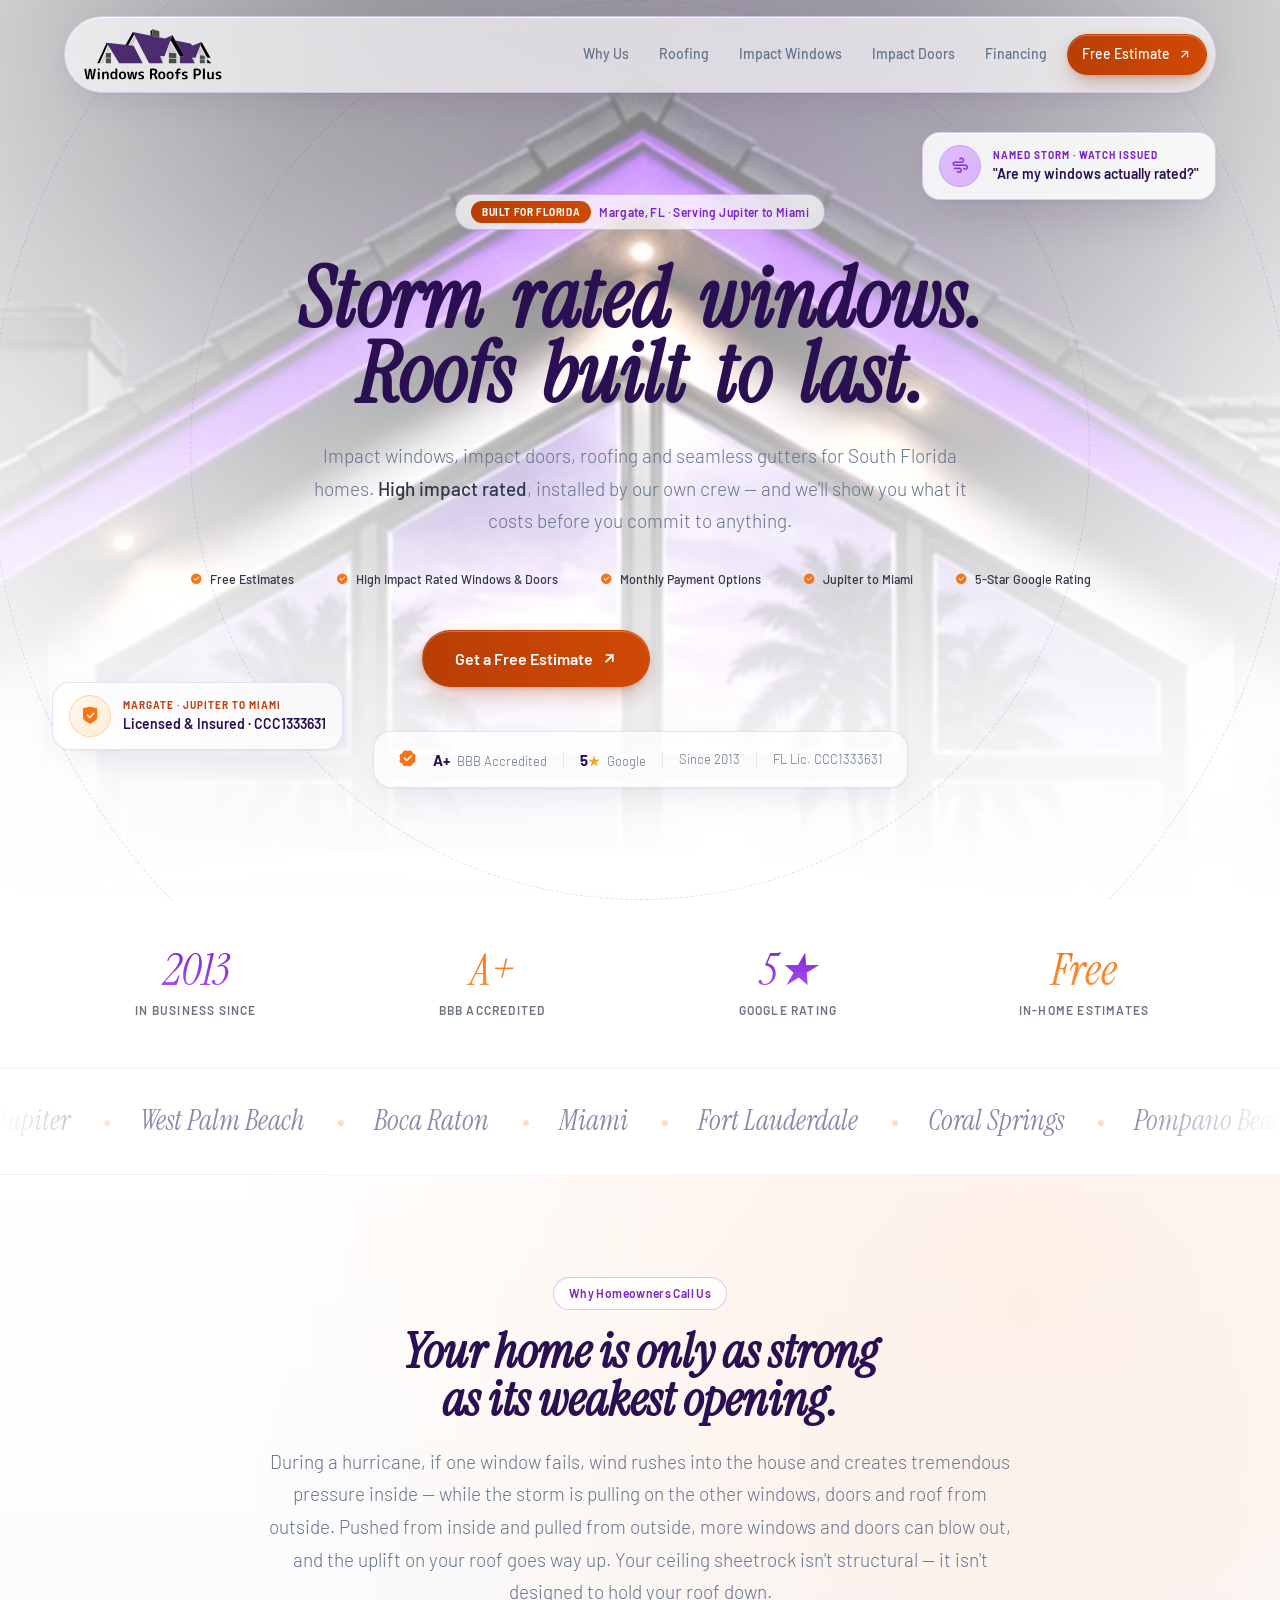
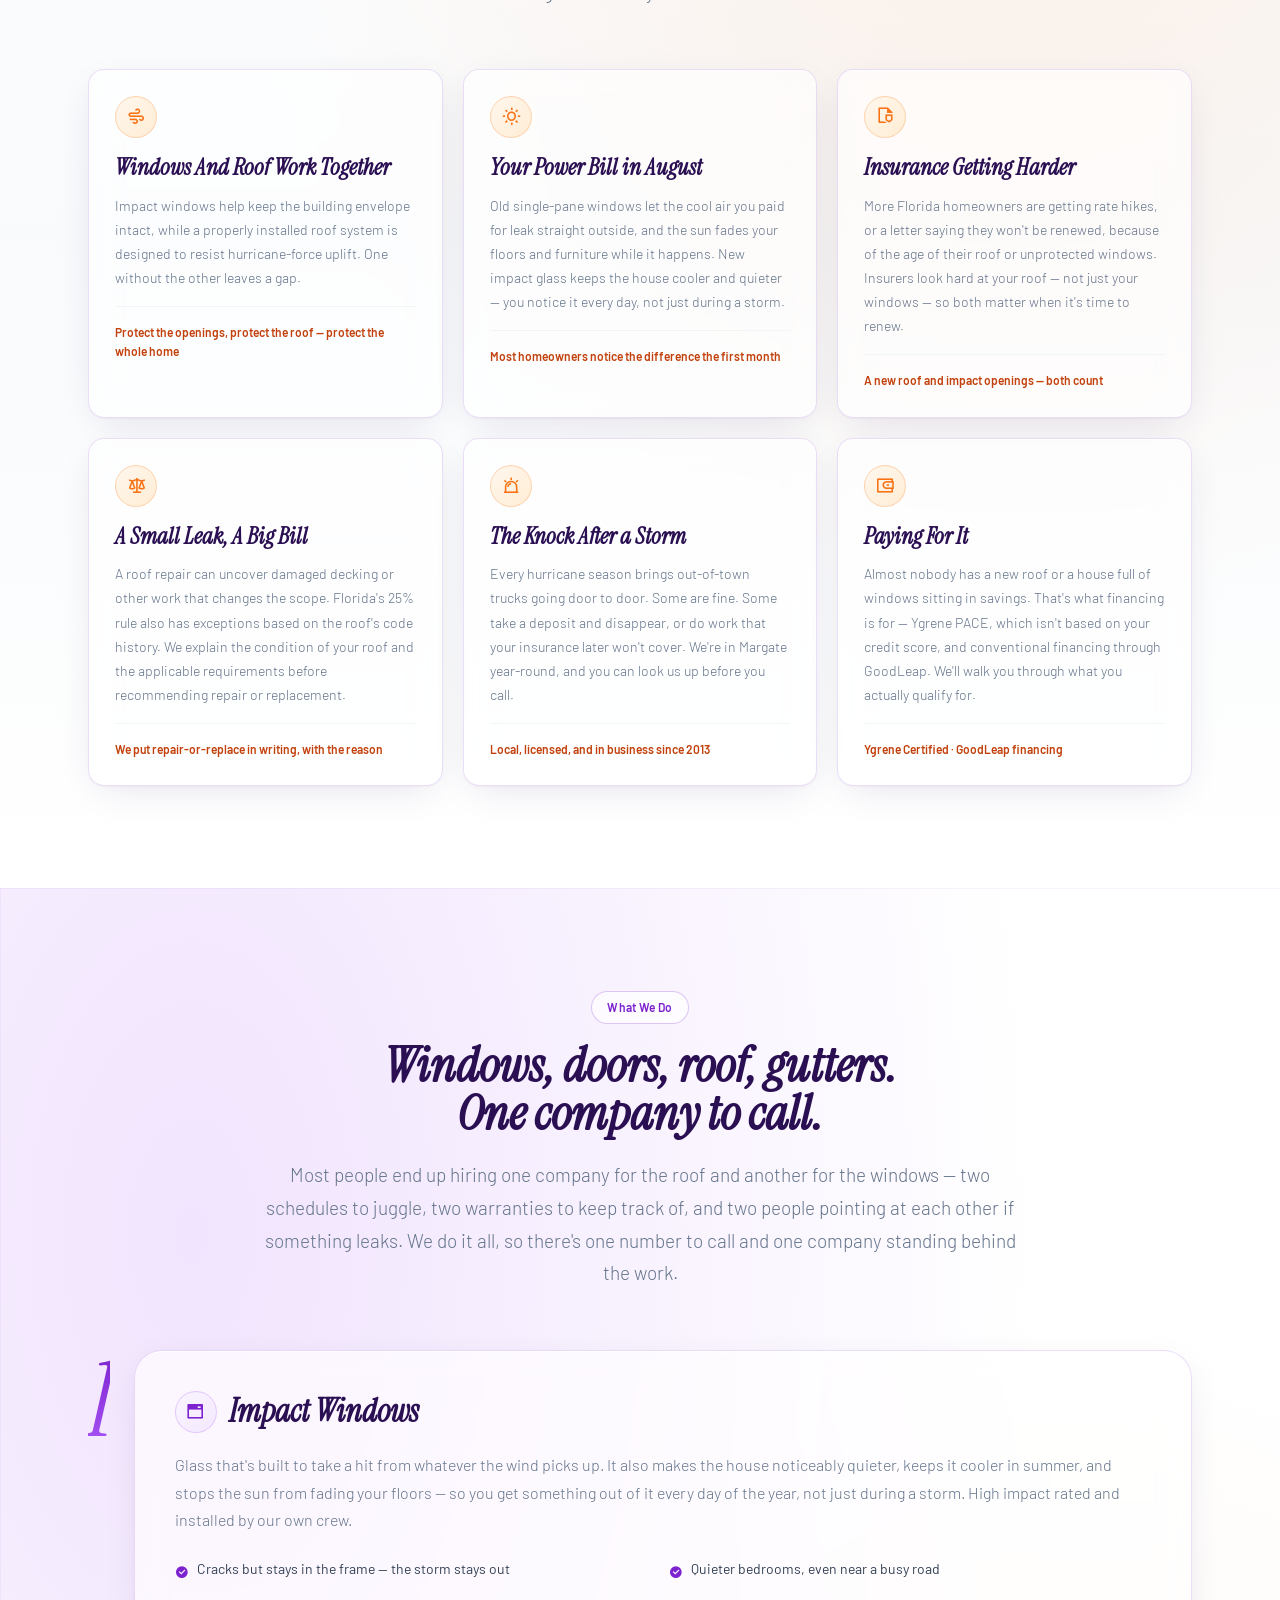
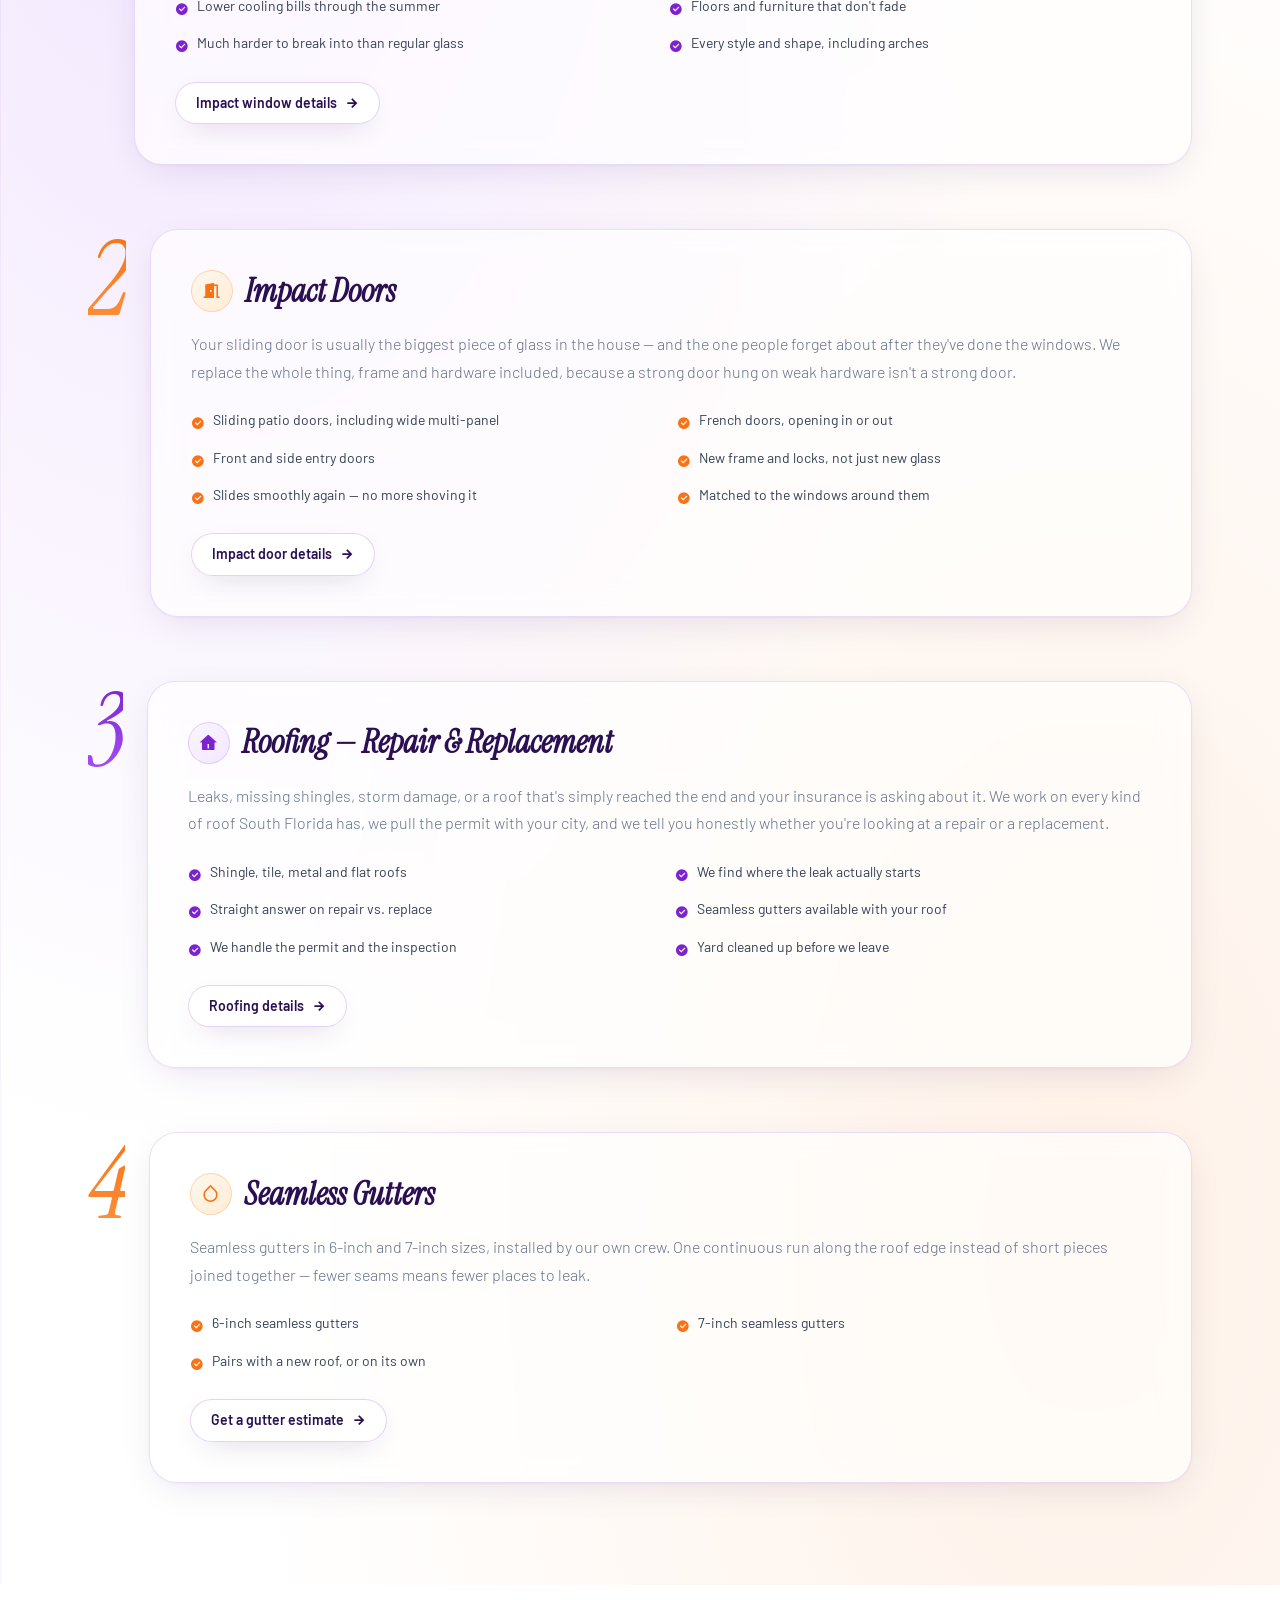
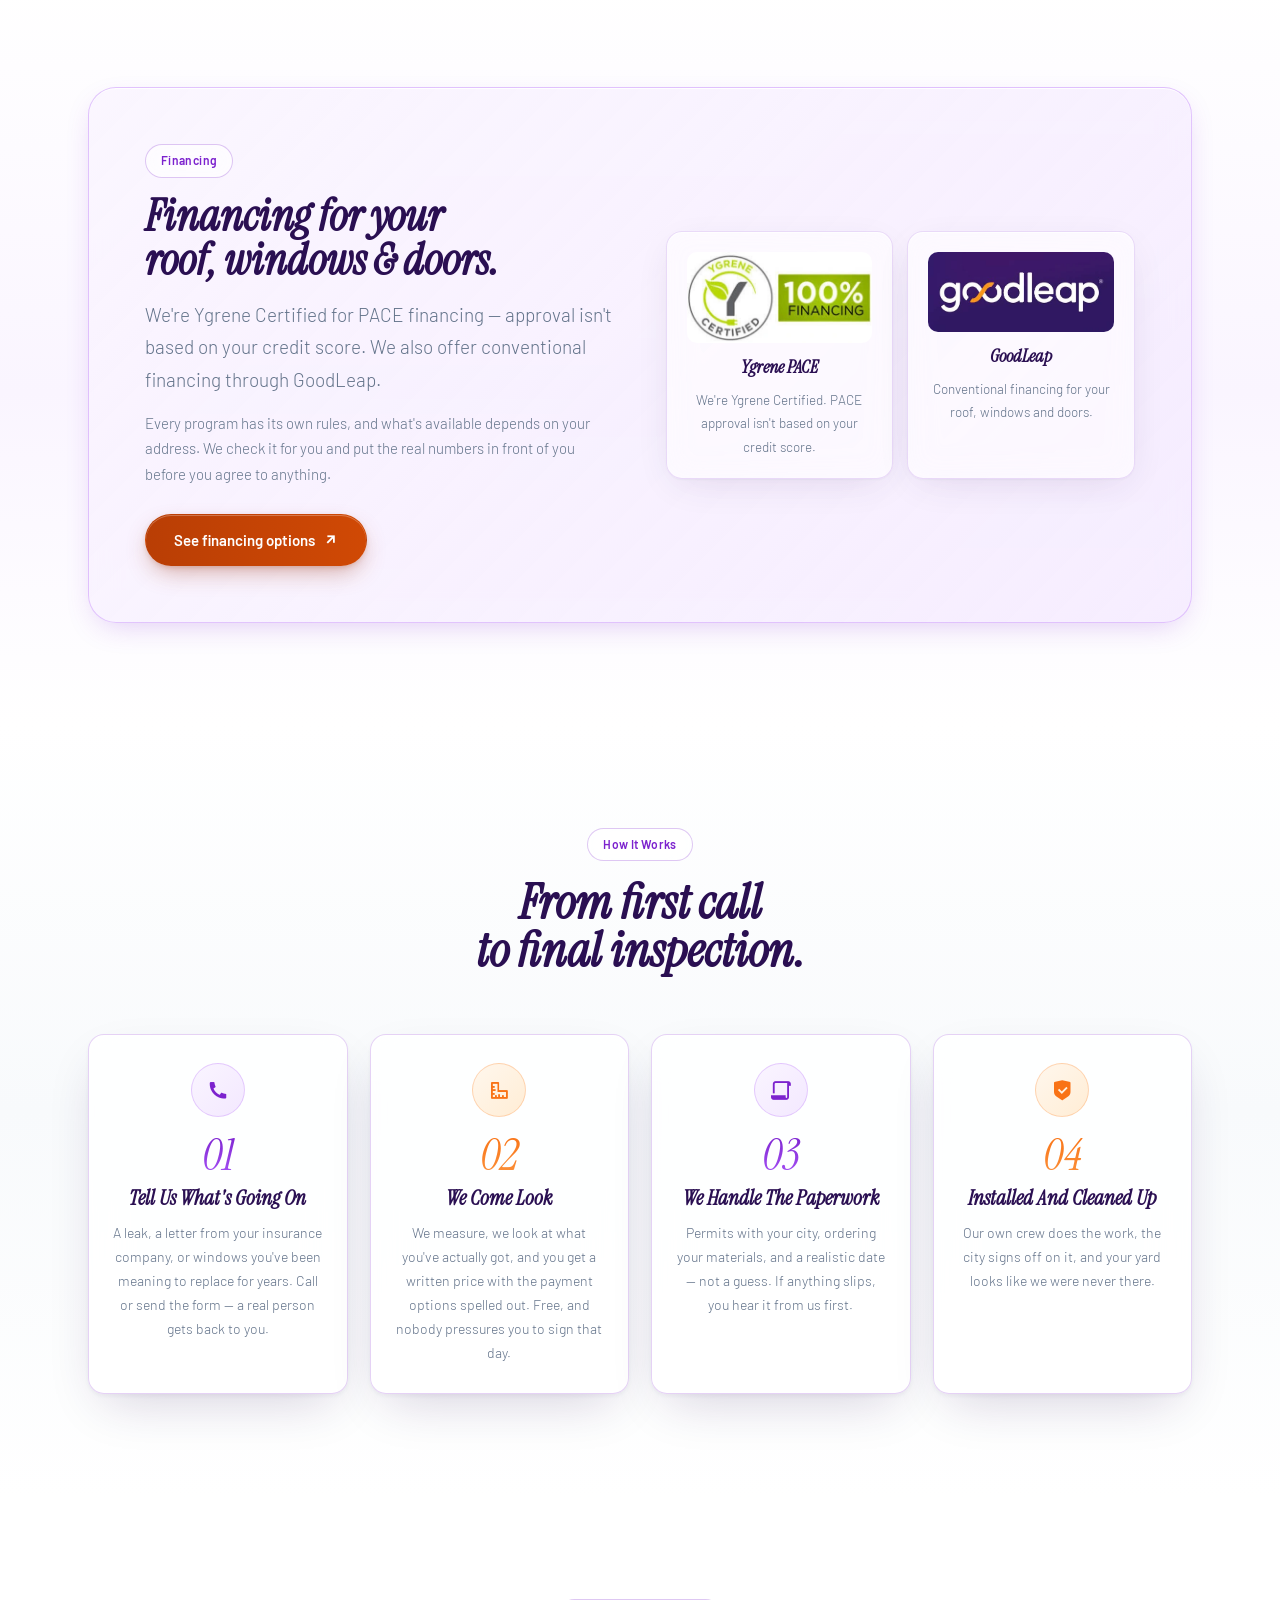
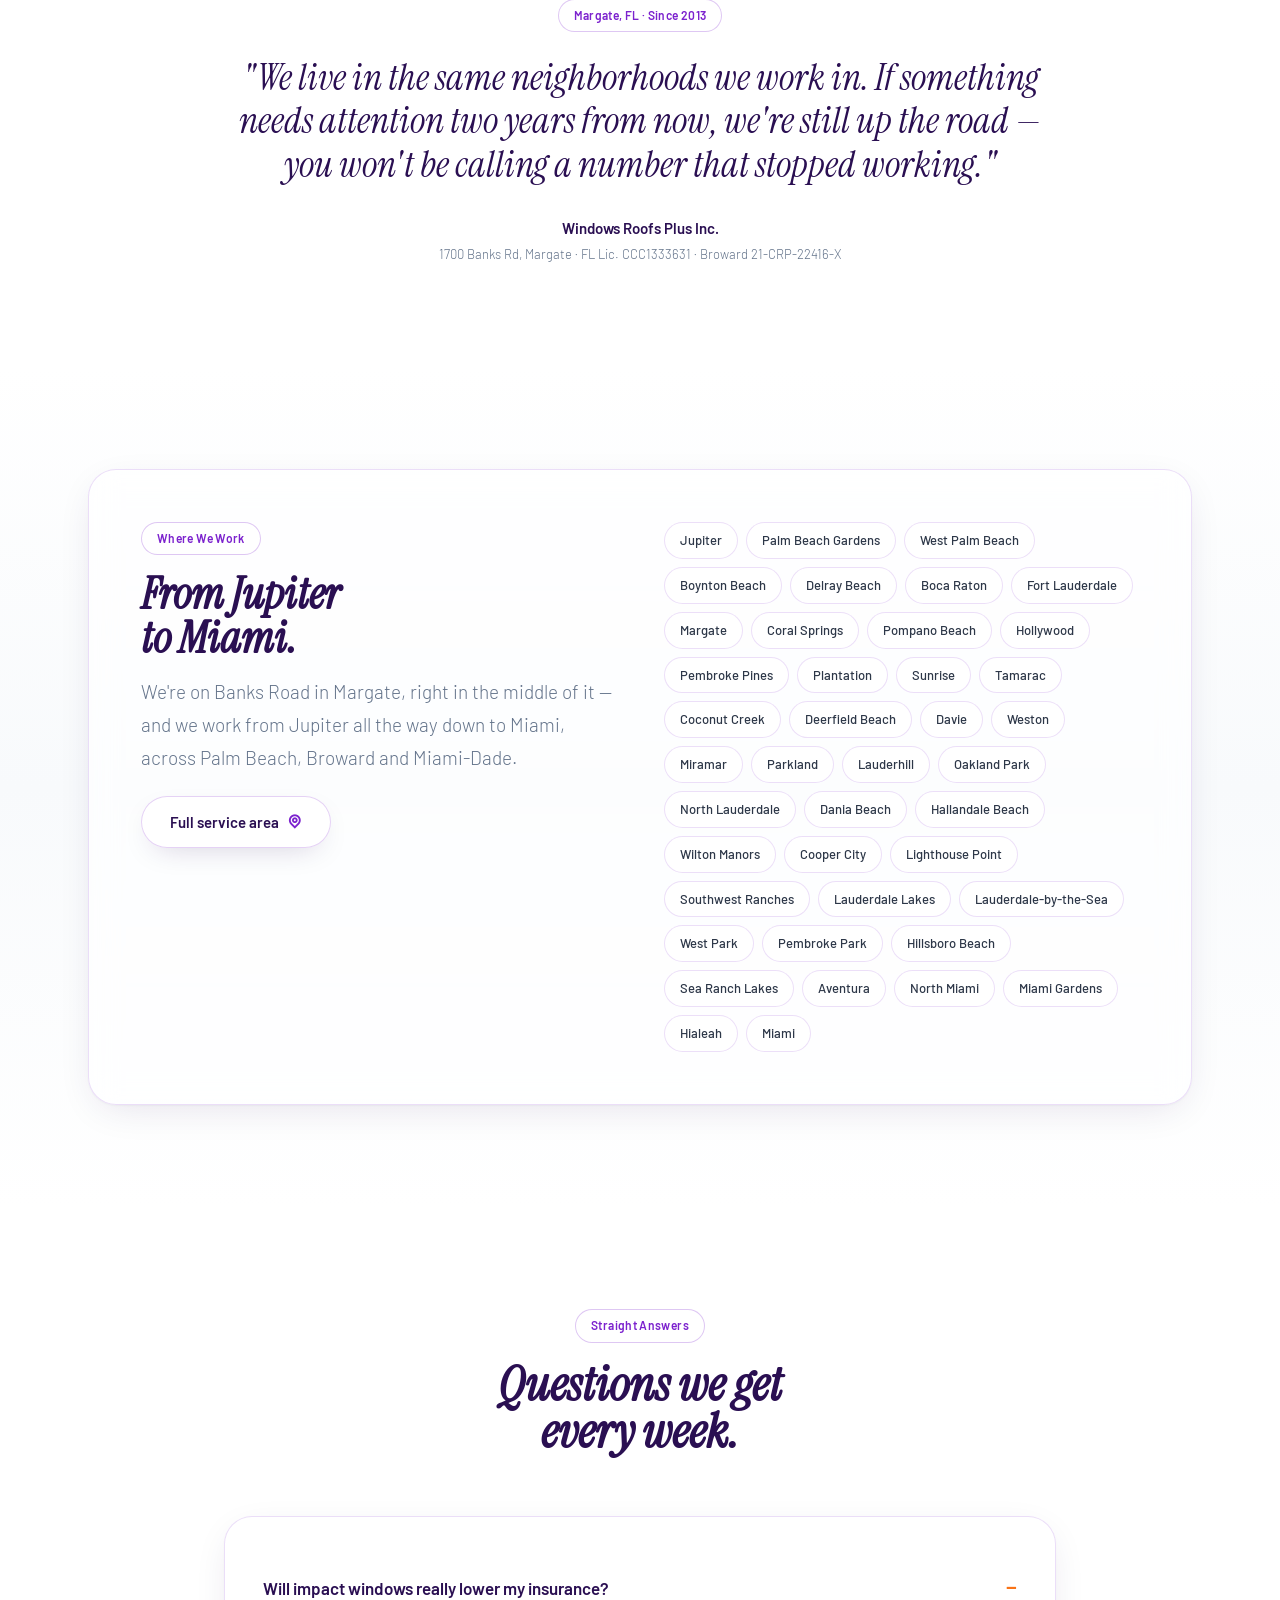
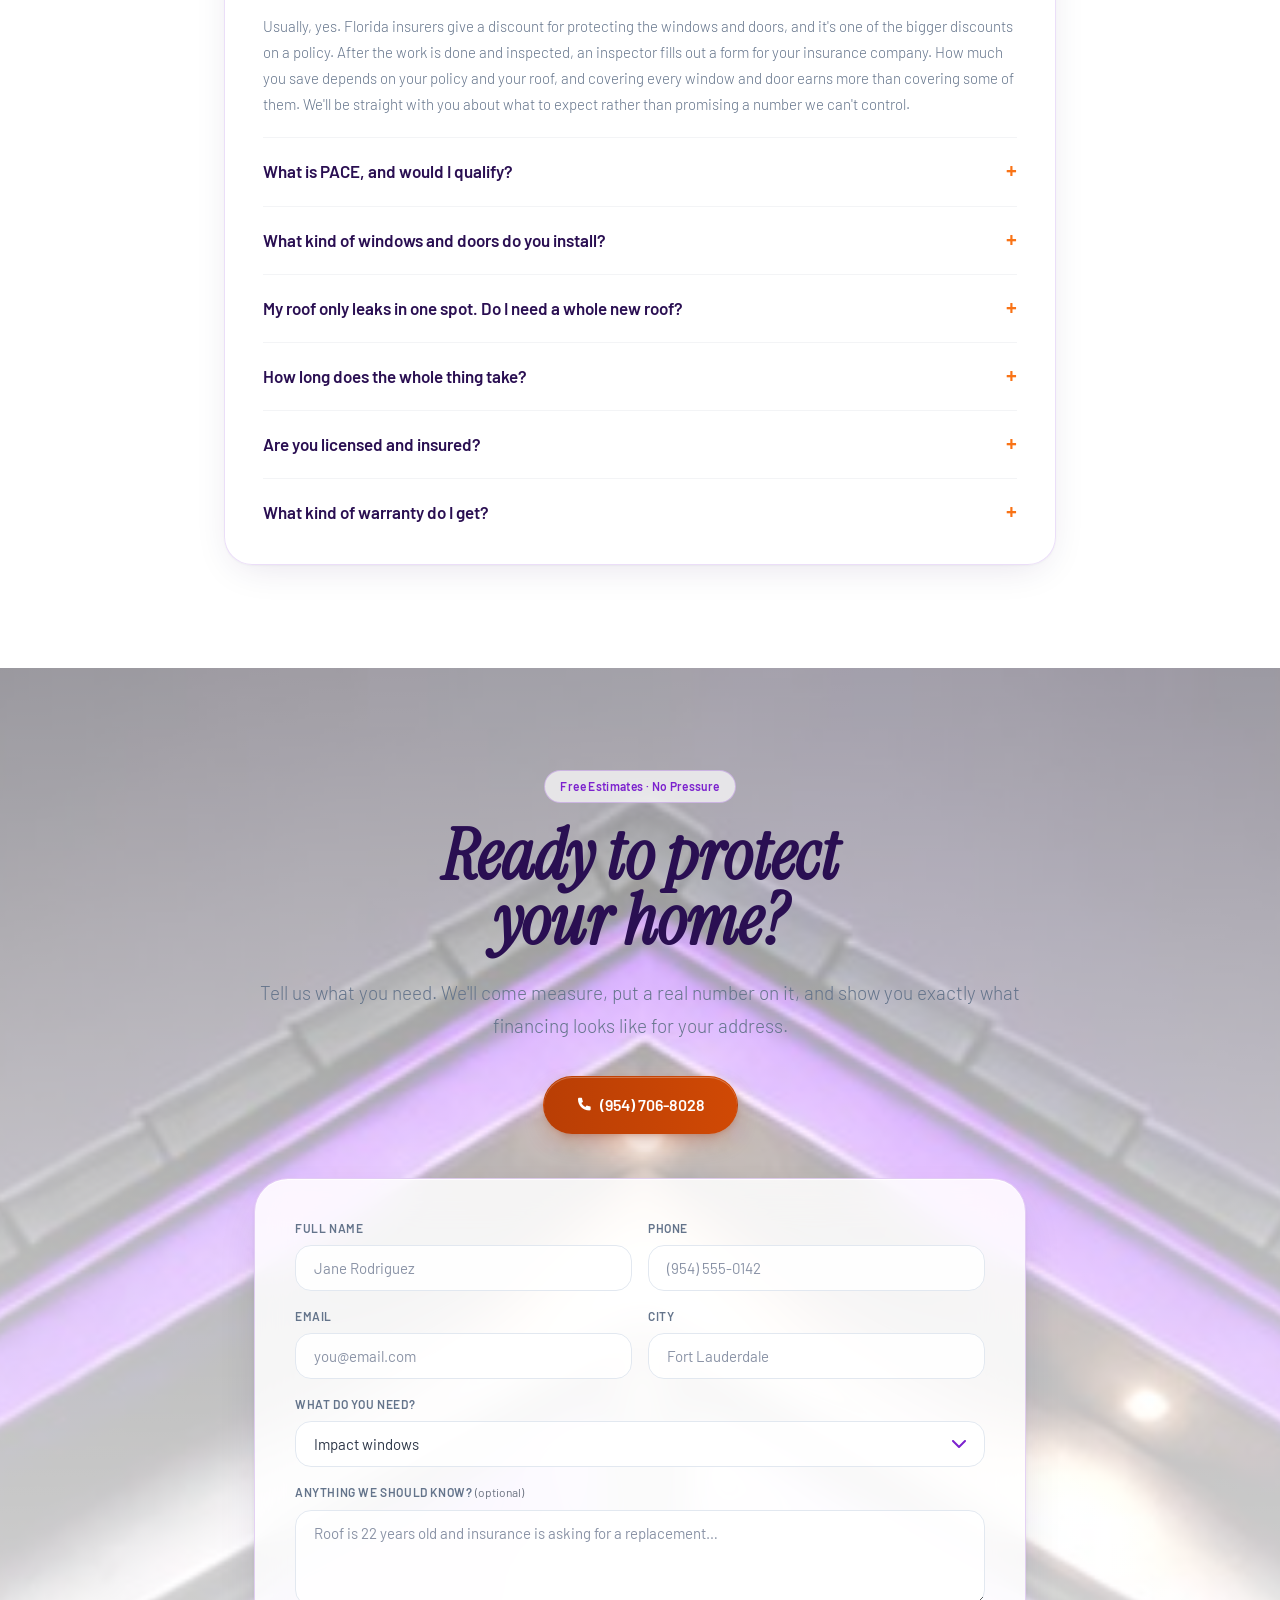
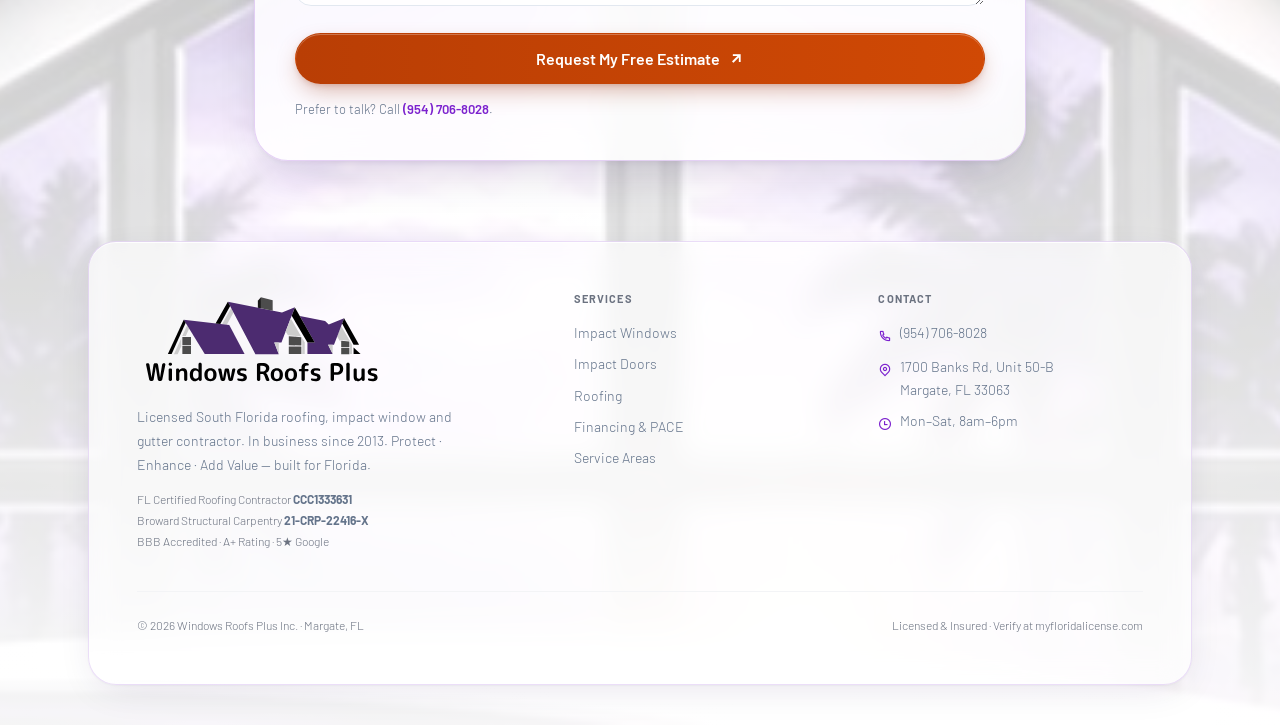
==== commit be79d5ae: "Apply approved classic logo polish and launch accessibility fixes" ====
--- a/index.html
+++ b/index.html
@@ -37,7 +37,7 @@
 "name":"Windows Roofs Plus Inc.","alternateName":"WRP",
 "url":"https://windowsroofsplus.com","telephone":"+19547068028",
 "image":"https://windowsroofsplus.com/assets/brand/wrp-social-share.jpg",
-"logo":"https://windowsroofsplus.com/assets/brand/wrp-mark.png",
+"logo":"https://windowsroofsplus.com/assets/brand/wrp-logo-polished.svg",
 "slogan":"Protect · Enhance · Add Value — Built for Florida",
 "address":{"@type":"PostalAddress","streetAddress":"1700 Banks Rd, Unit 50-B","addressLocality":"Margate","addressRegion":"FL","postalCode":"33063","addressCountry":"US"},
 "geo":{"@type":"GeoCoordinates","latitude":"26.2445","longitude":"-80.2064"},
@@ -51,7 +51,7 @@
 "openingHoursSpecification":{"@type":"OpeningHoursSpecification","dayOfWeek":["Monday","Tuesday","Wednesday","Thursday","Friday","Saturday"],"opens":"08:00","closes":"18:00"}}
 </script>
 <script type="application/ld+json">
-{"@context": "https://schema.org", "@type": "FAQPage", "mainEntity": [{"@type": "Question", "name": "Will impact windows really lower my insurance?", "acceptedAnswer": {"@type": "Answer", "text": "Usually, yes. Florida insurers give a discount for protecting the windows and doors, and it's one of the bigger discounts on a policy. After the work is done and inspected, an inspector fills out a form for your insurance company. How much you save depends on your policy and your roof, and covering every window and door earns more than covering some of them. We'll be straight with you about what to expect rather than promising a number we can't control."}}, {"@type": "Question", "name": "What is PACE, and would I qualify?", "acceptedAnswer": {"@type": "Answer", "text": "PACE is a program that pays for a roof, windows or doors, and you pay it back through your property tax bill instead of a regular loan. We're Ygrene Certified, and PACE approval isn't based on your credit score. It isn't offered everywhere and each program has its own rules, so we check your address first and walk you through it."}}, {"@type": "Question", "name": "What kind of windows and doors do you install?", "acceptedAnswer": {"@type": "Answer", "text": "High impact rated windows and doors, in every style and shape your house has. We work with more than one manufacturer, so we can pick the right product for your house and your budget instead of forcing one brand on every job."}}, {"@type": "Question", "name": "My roof only leaks in one spot. Do I need a whole new roof?", "acceptedAnswer": {"@type": "Answer", "text": "Maybe not — but there's a Florida rule that decides it, not us. Once repairs cover more than about a quarter of a section of roof in a year, that whole section has to be brought up to today's code. On an older house, once we open it up we sometimes find soft wood underneath that pushes the job over that line. We'll show you what we find, put repair-or-replace in writing with the reason, and let you decide before anything is torn off."}}, {"@type": "Question", "name": "How long does the whole thing take?", "acceptedAnswer": {"@type": "Answer", "text": "The waiting is mostly on the window and door order, not at your house. Once everything is measured, permitted and built, most homes are done in one to three days depending on how many windows there are and whether there's stucco work around them. We give you a real date up front and tell you right away if it moves."}}, {"@type": "Question", "name": "Are you licensed and insured?", "acceptedAnswer": {"@type": "Answer", "text": "Yes — and you shouldn't take our word for it. Windows Roofs Plus Inc. holds Florida Certified Roofing Contractor license CCC1333631 and Broward County Structural Carpentry Specialty Contractor license 21-CRP-22416-X, carries liability and workers' comp, and is BBB Accredited with an A+ rating. You can look the license up yourself at myfloridalicense.com, and you should do that with any contractor who knocks on your door."}}, {"@type": "Question", "name": "What kind of warranty do I get?", "acceptedAnswer": {"@type": "Answer", "text": "The windows, doors and roofing materials all come with the manufacturer's warranty. Our own workmanship warranty is written into your contract in plain language — ask us for it, read it, and ask anyone else you're getting a quote from for theirs too. If a contractor won't put a warranty in writing, that tells you something."}}]}
+{"@context": "https://schema.org", "@type": "FAQPage", "mainEntity": [{"@type": "Question", "name": "Will impact windows really lower my insurance?", "acceptedAnswer": {"@type": "Answer", "text": "Usually, yes. Florida insurers give a discount for protecting the windows and doors, and it's one of the bigger discounts on a policy. After the work is done and inspected, an inspector fills out a form for your insurance company. How much you save depends on your policy and your roof, and covering every window and door earns more than covering some of them. We'll be straight with you about what to expect rather than promising a number we can't control."}}, {"@type": "Question", "name": "What is PACE, and would I qualify?", "acceptedAnswer": {"@type": "Answer", "text": "PACE is a program that pays for a roof, windows or doors, and you pay it back through your property tax bill instead of a regular loan. We're Ygrene Certified, and PACE approval isn't based on your credit score. It isn't offered everywhere and each program has its own rules, so we check your address first and walk you through it."}}, {"@type": "Question", "name": "What kind of windows and doors do you install?", "acceptedAnswer": {"@type": "Answer", "text": "High impact rated windows and doors, in every style and shape your house has. We work with more than one manufacturer, so we can pick the right product for your house and your budget instead of forcing one brand on every job."}}, {"@type": "Question", "name": "My roof only leaks in one spot. Do I need a whole new roof?", "acceptedAnswer": {"@type": "Answer", "text": "Maybe not. The right scope depends on the damage, the roof's condition and its code history. Florida's 25% rule has an exception for roofing systems or sections that comply with the 2007 Florida Building Code or a later edition. We check which requirements apply to your roof before recommending repairs or replacement. We'll show you what we find, put repair-or-replace in writing with the reason, and let you decide before anything is torn off."}}, {"@type": "Question", "name": "How long does the whole thing take?", "acceptedAnswer": {"@type": "Answer", "text": "The waiting is mostly on the window and door order, not at your house. Once everything is measured, permitted and built, most homes are done in one to three days depending on how many windows there are and whether there's stucco work around them. We give you a real date up front and tell you right away if it moves."}}, {"@type": "Question", "name": "Are you licensed and insured?", "acceptedAnswer": {"@type": "Answer", "text": "Yes — and you shouldn't take our word for it. Windows Roofs Plus Inc. holds Florida Certified Roofing Contractor license CCC1333631 and Broward County Structural Carpentry Specialty Contractor license 21-CRP-22416-X, carries liability and workers' comp, and is BBB Accredited with an A+ rating. You can look the license up yourself at myfloridalicense.com, and you should do that with any contractor who knocks on your door."}}, {"@type": "Question", "name": "What kind of warranty do I get?", "acceptedAnswer": {"@type": "Answer", "text": "The windows, doors and roofing materials all come with the manufacturer's warranty. Our own workmanship warranty is written into your contract in plain language — ask us for it, read it, and ask anyone else you're getting a quote from for theirs too. If a contractor won't put a warranty in writing, that tells you something."}}]}
 </script>
 </head>
 <body>
@@ -61,7 +61,7 @@
 <div class="nav-wrap">
   <nav class="nav glass">
     <a href="/" class="nav-logo" aria-label="Windows Roofs Plus Inc. home">
-      <img src="/assets/brand/wrp-nav.webp" alt="Windows Roofs Plus Inc. — Roofing, Impact Windows, Impact Doors" width="620" height="226">
+      <img src="/assets/brand/wrp-logo-polished.svg" alt="Windows Roofs Plus Inc. — Roofing, Impact Windows, Impact Doors" width="828" height="328">
     </a>
     <div class="nav-links">
       <a href="#pain">Why Us</a>
@@ -234,7 +234,7 @@
       <div class="glass card pain-card hover-lift reveal">
         <div class="icon-pill-orange"><i class="ri-scales-3-line"></i></div>
         <h4 class="h-display">A Small Leak, A Big Bill</h4>
-        <p>Florida has a rule that once repairs cover more than a quarter of a section of roof, that whole section has to be brought up to today's code. On an older home, a patch job can turn into a much bigger one — and you deserve to know that before anyone starts, not after.</p>
+        <p>A roof repair can uncover damaged decking or other work that changes the scope. Florida's 25% rule also has exceptions based on the roof's code history. We explain the condition of your roof and the applicable requirements before recommending repair or replacement.</p>
         <div class="pain-note">We put repair-or-replace in writing, with the reason</div>
       </div>
       <div class="glass card pain-card hover-lift reveal">
@@ -468,7 +468,7 @@
       </details>
       <details>
         <summary>My roof only leaks in one spot. Do I need a whole new roof?</summary>
-        <p>Maybe not — but there's a Florida rule that decides it, not us. Once repairs cover more than about a quarter of a section of roof in a year, that whole section has to be brought up to today's code. On an older house, once we open it up we sometimes find soft wood underneath that pushes the job over that line. We'll show you what we find, put repair-or-replace in writing with the reason, and let you decide before anything is torn off.</p>
+        <p>Maybe not. The right scope depends on the damage, the roof's condition and its code history. Florida's 25% rule has an exception for roofing systems or sections that comply with the 2007 Florida Building Code or a later edition. We check which requirements apply to your roof before recommending repairs or replacement. We'll show you what we find, put repair-or-replace in writing with the reason, and let you decide before anything is torn off.</p>
       </details>
       <details>
         <summary>How long does the whole thing take?</summary>
@@ -537,7 +537,7 @@
     <div class="glass round-2xl footer-inner">
       <div class="footer-grid">
         <div>
-          <div class="footer-logo"><img src="/assets/brand/wrp-mark.webp" alt="Windows Roofs Plus Inc." width="900" height="328" loading="lazy"></div>
+          <div class="footer-logo"><img src="/assets/brand/wrp-logo-polished.svg" alt="Windows Roofs Plus Inc." width="828" height="328" loading="lazy"></div>
           <p style="font-size:14px;max-width:320px">Licensed South Florida roofing, impact window and gutter contractor. In business since 2013. Protect · Enhance · Add Value — built for Florida.</p>
           <p style="font-size:12px;color:var(--fg-4);margin-top:12px">FL Certified Roofing Contractor <strong style="color:var(--fg-3)">CCC1333631</strong><br>Broward Structural Carpentry <strong style="color:var(--fg-3)">21-CRP-22416-X</strong><br>BBB Accredited · A+ Rating · 5★ Google</p>
         </div>
--- a/assets/css/wrp.css
+++ b/assets/css/wrp.css
@@ -168,6 +168,7 @@
 .nav-logo img{width:148px}
 .nav-links{display:flex;align-items:center;gap:2px}
 .nav-links a{padding:8px 14px;font-size:14px;font-weight:500;color:var(--fg-3);border-radius:9999px;transition:color .2s}
+.nav-links a.fdme-cta{color:#fff}
 .nav-links a:hover{color:var(--violet-500)}
 .nav-toggle{display:none;background:none;border:none;color:var(--fg-1);font-size:24px;cursor:pointer;padding:6px 12px;line-height:1}
 .mobile-menu{display:none;max-width:var(--maxw);margin:10px auto 0;padding:12px;border-radius:20px!important}
@@ -327,9 +328,9 @@
   box-shadow:0 8px 32px -4px rgba(249,115,22,.55)}
 
 @media (prefers-reduced-motion:reduce){
-  *{animation-duration:.01ms!important;transition-duration:.01ms!important}
+  *,*::before,*::after{animation:none!important;transition:none!important;scroll-behavior:auto!important}
   .reveal{opacity:1;transform:none}
-  .blur-word,.blur-in{opacity:1}
+  .blur-word,.blur-in{opacity:1;filter:none;transform:none}
 }
 
 /* responsive */
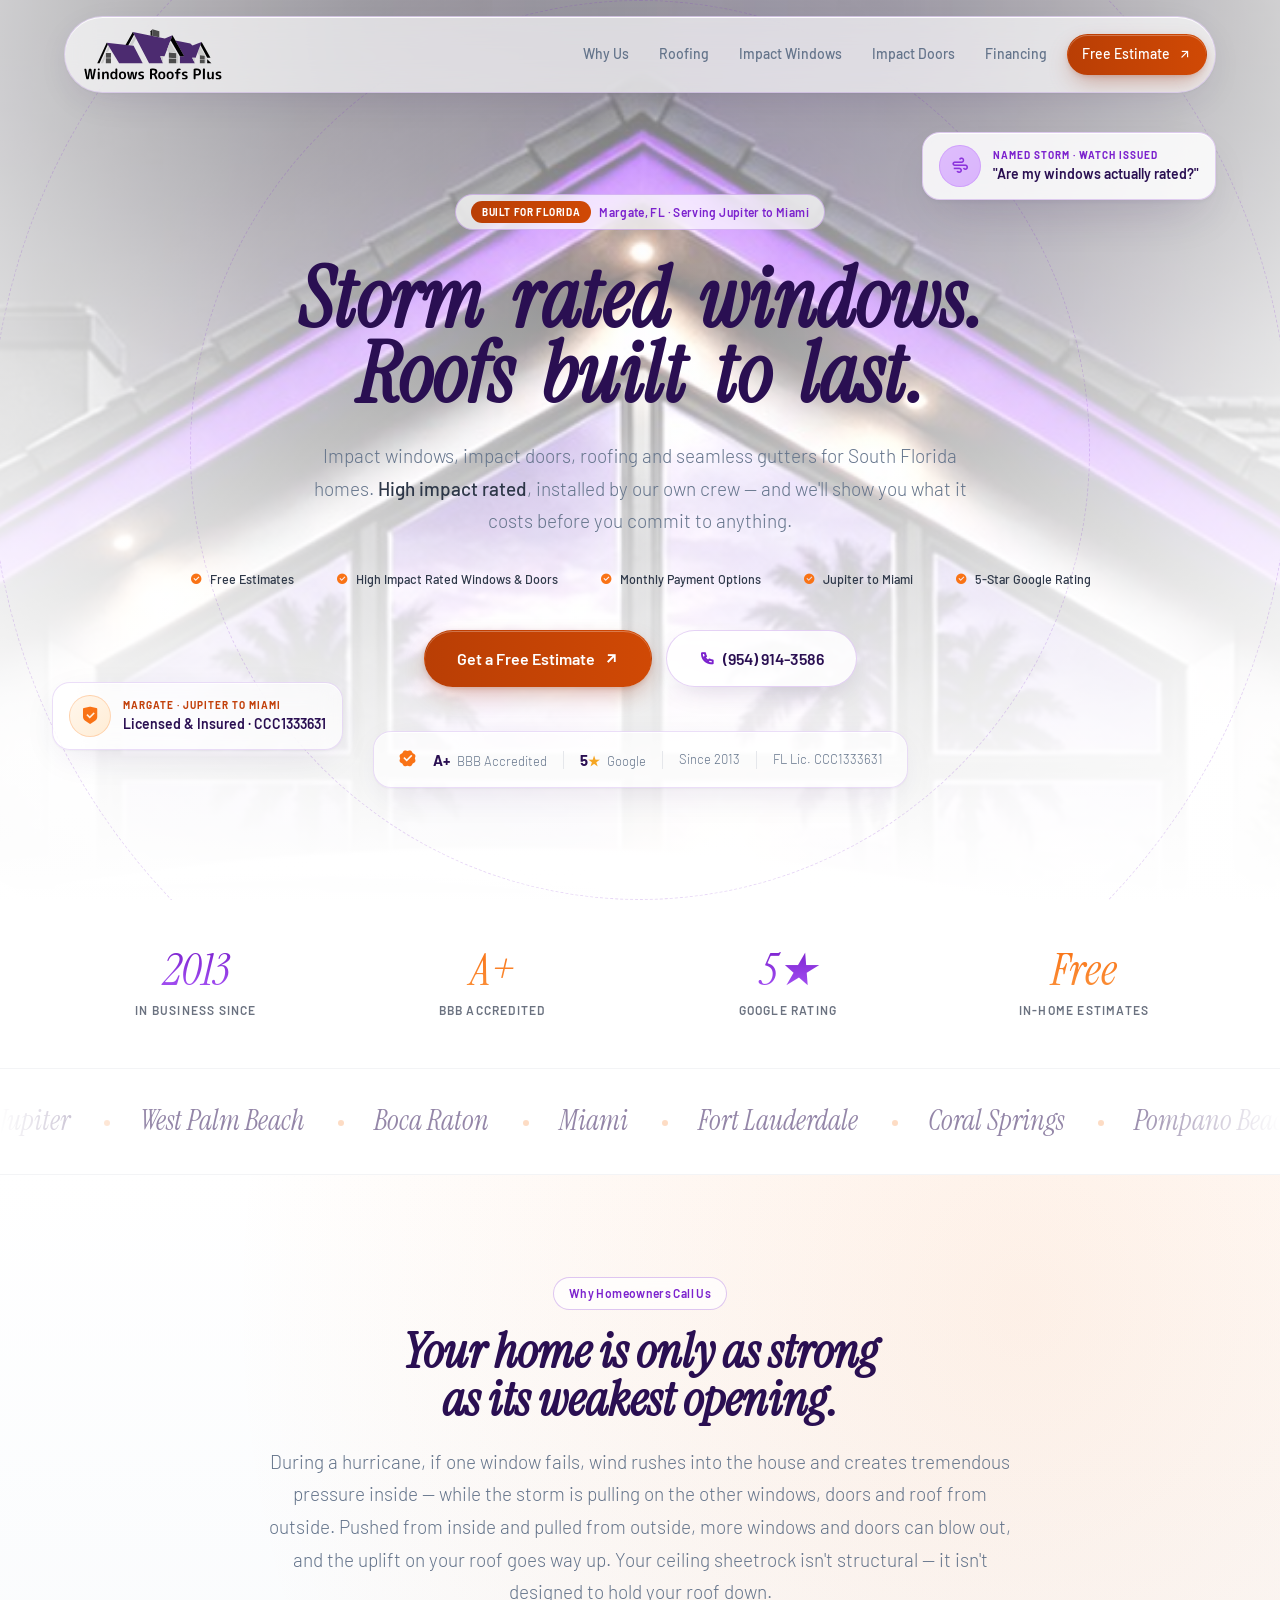
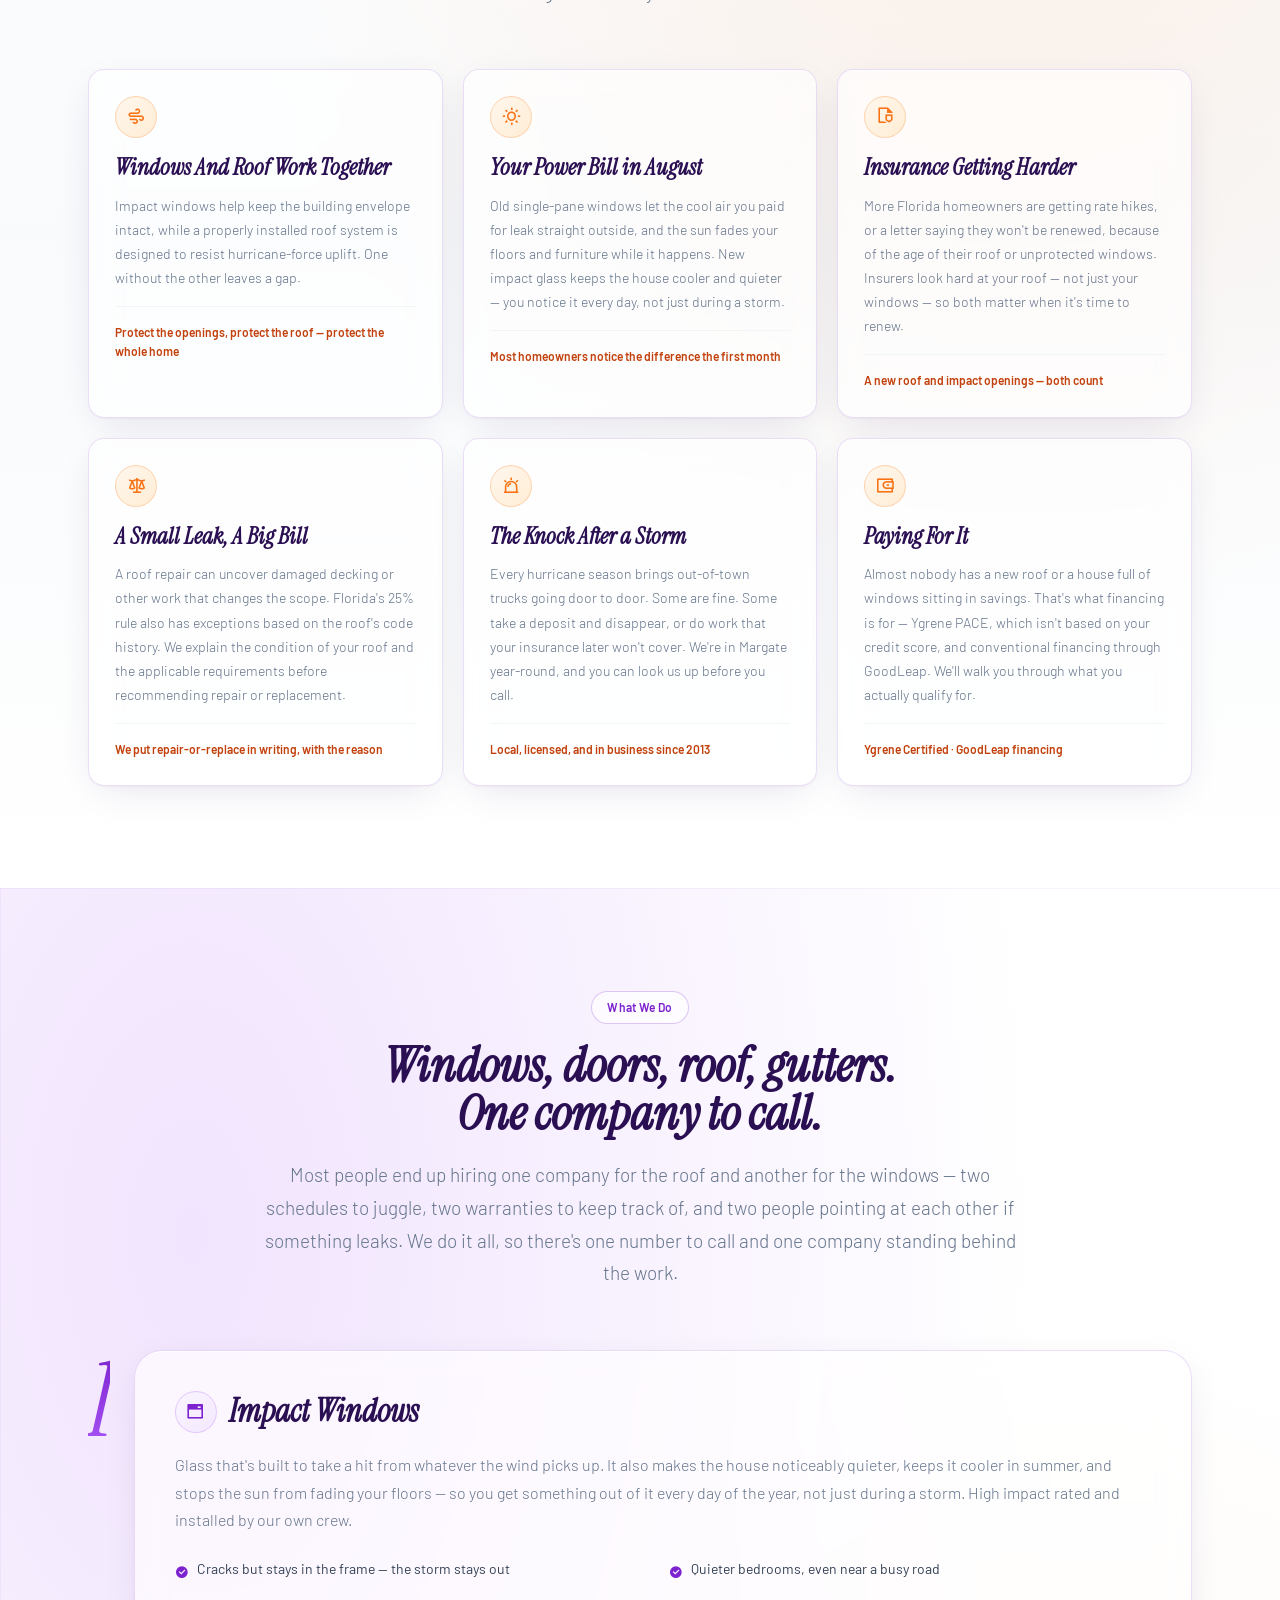
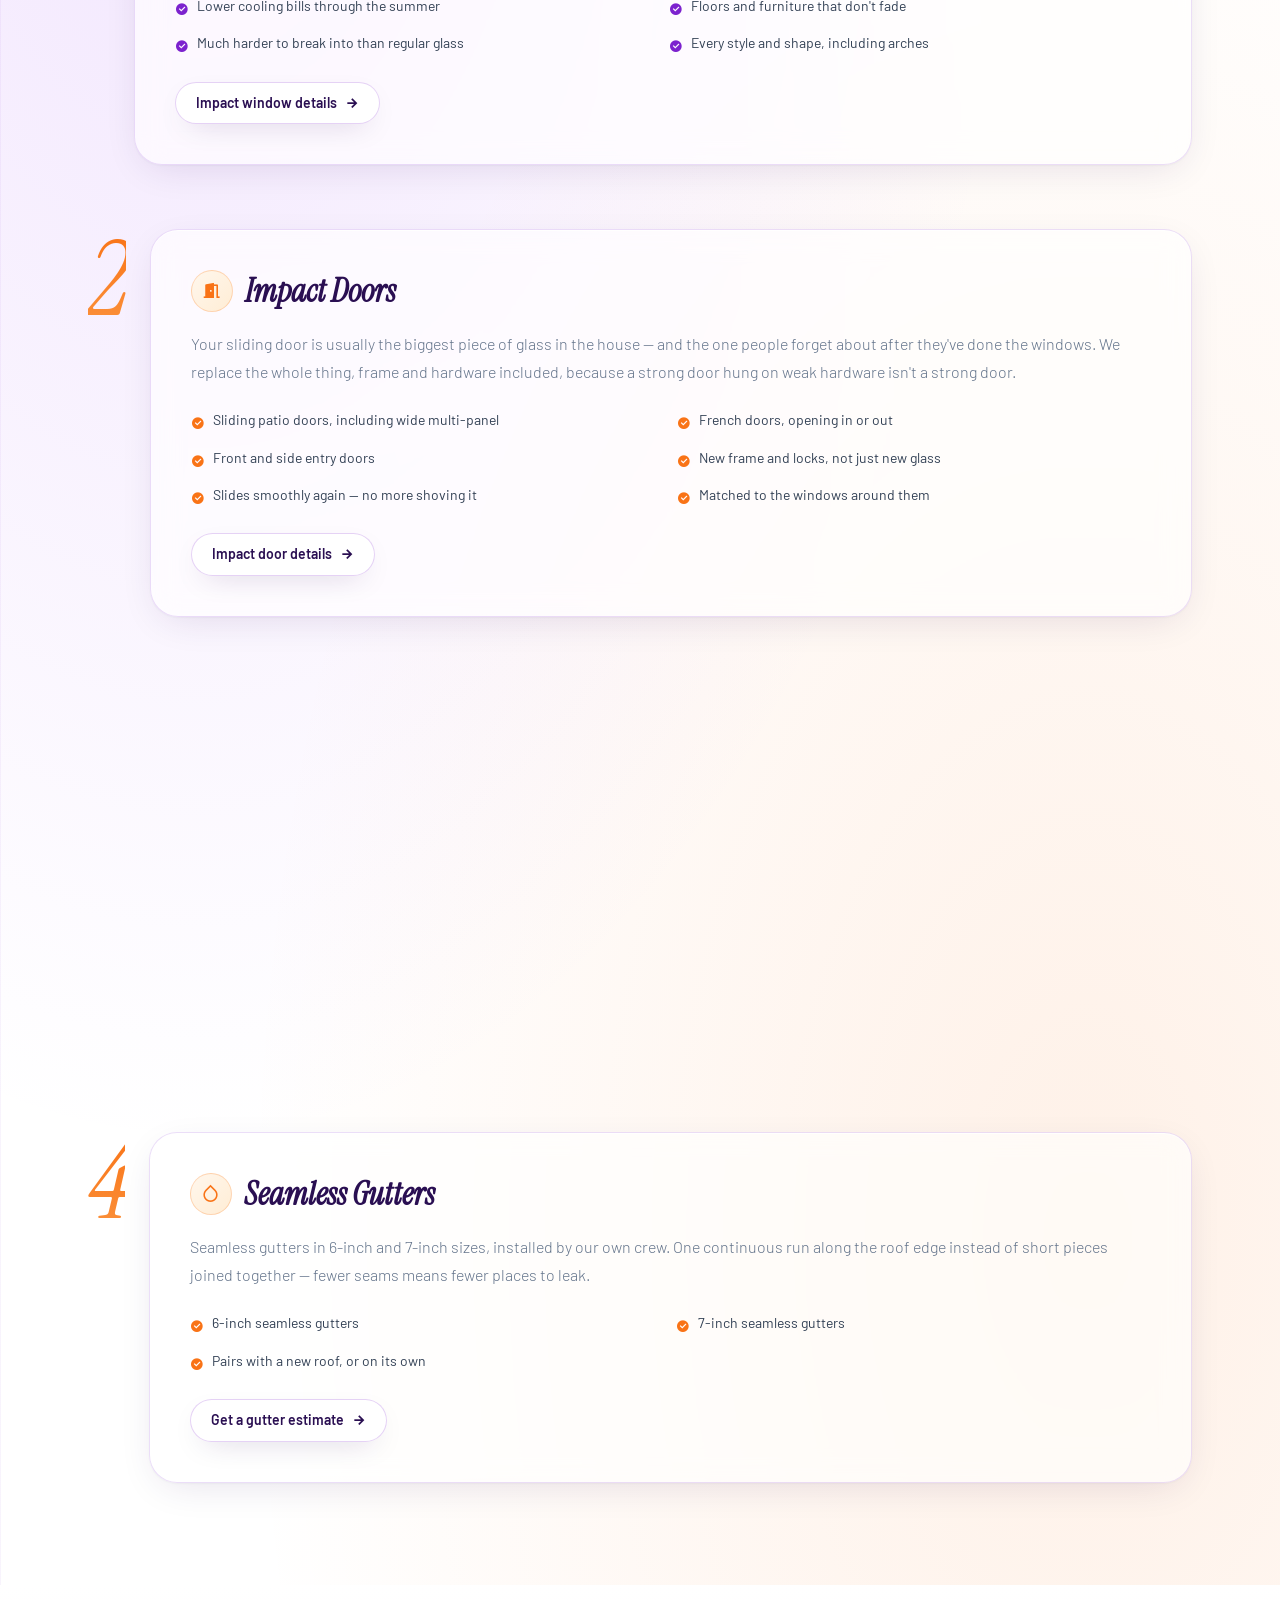
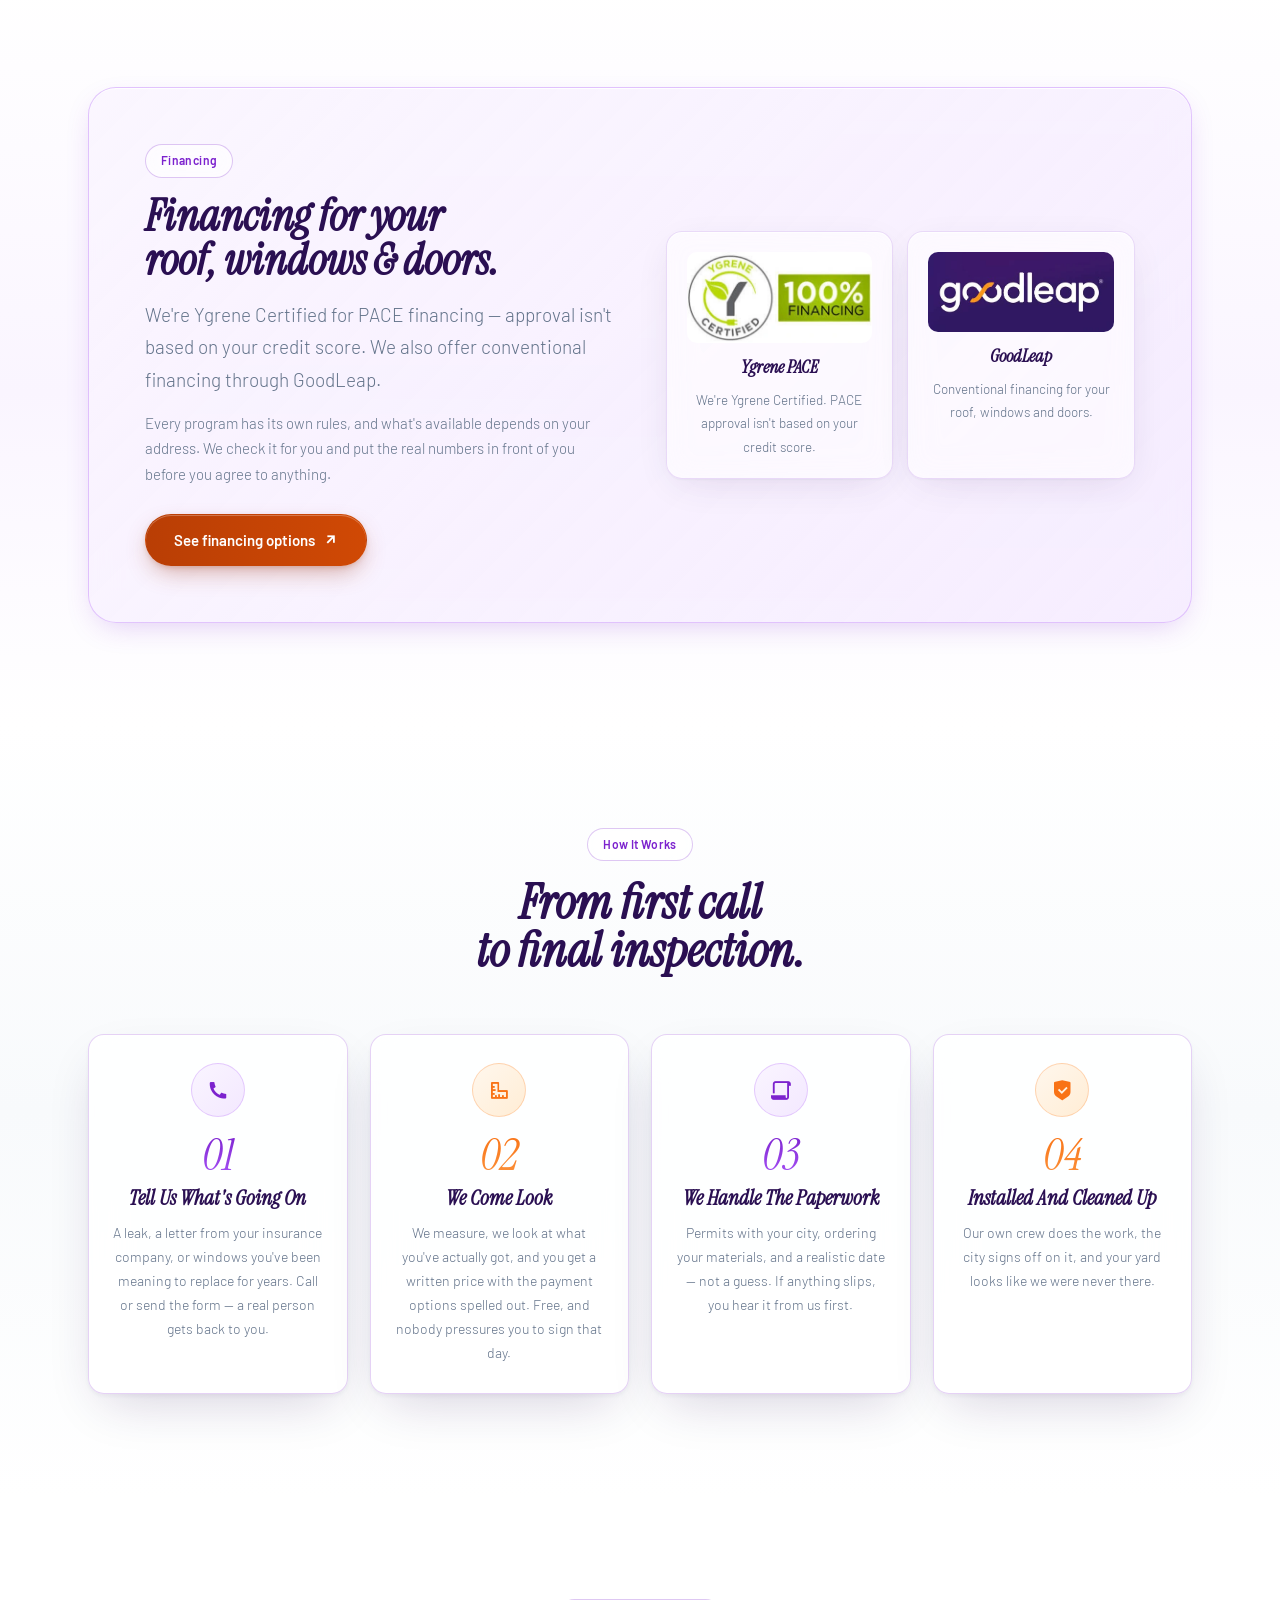
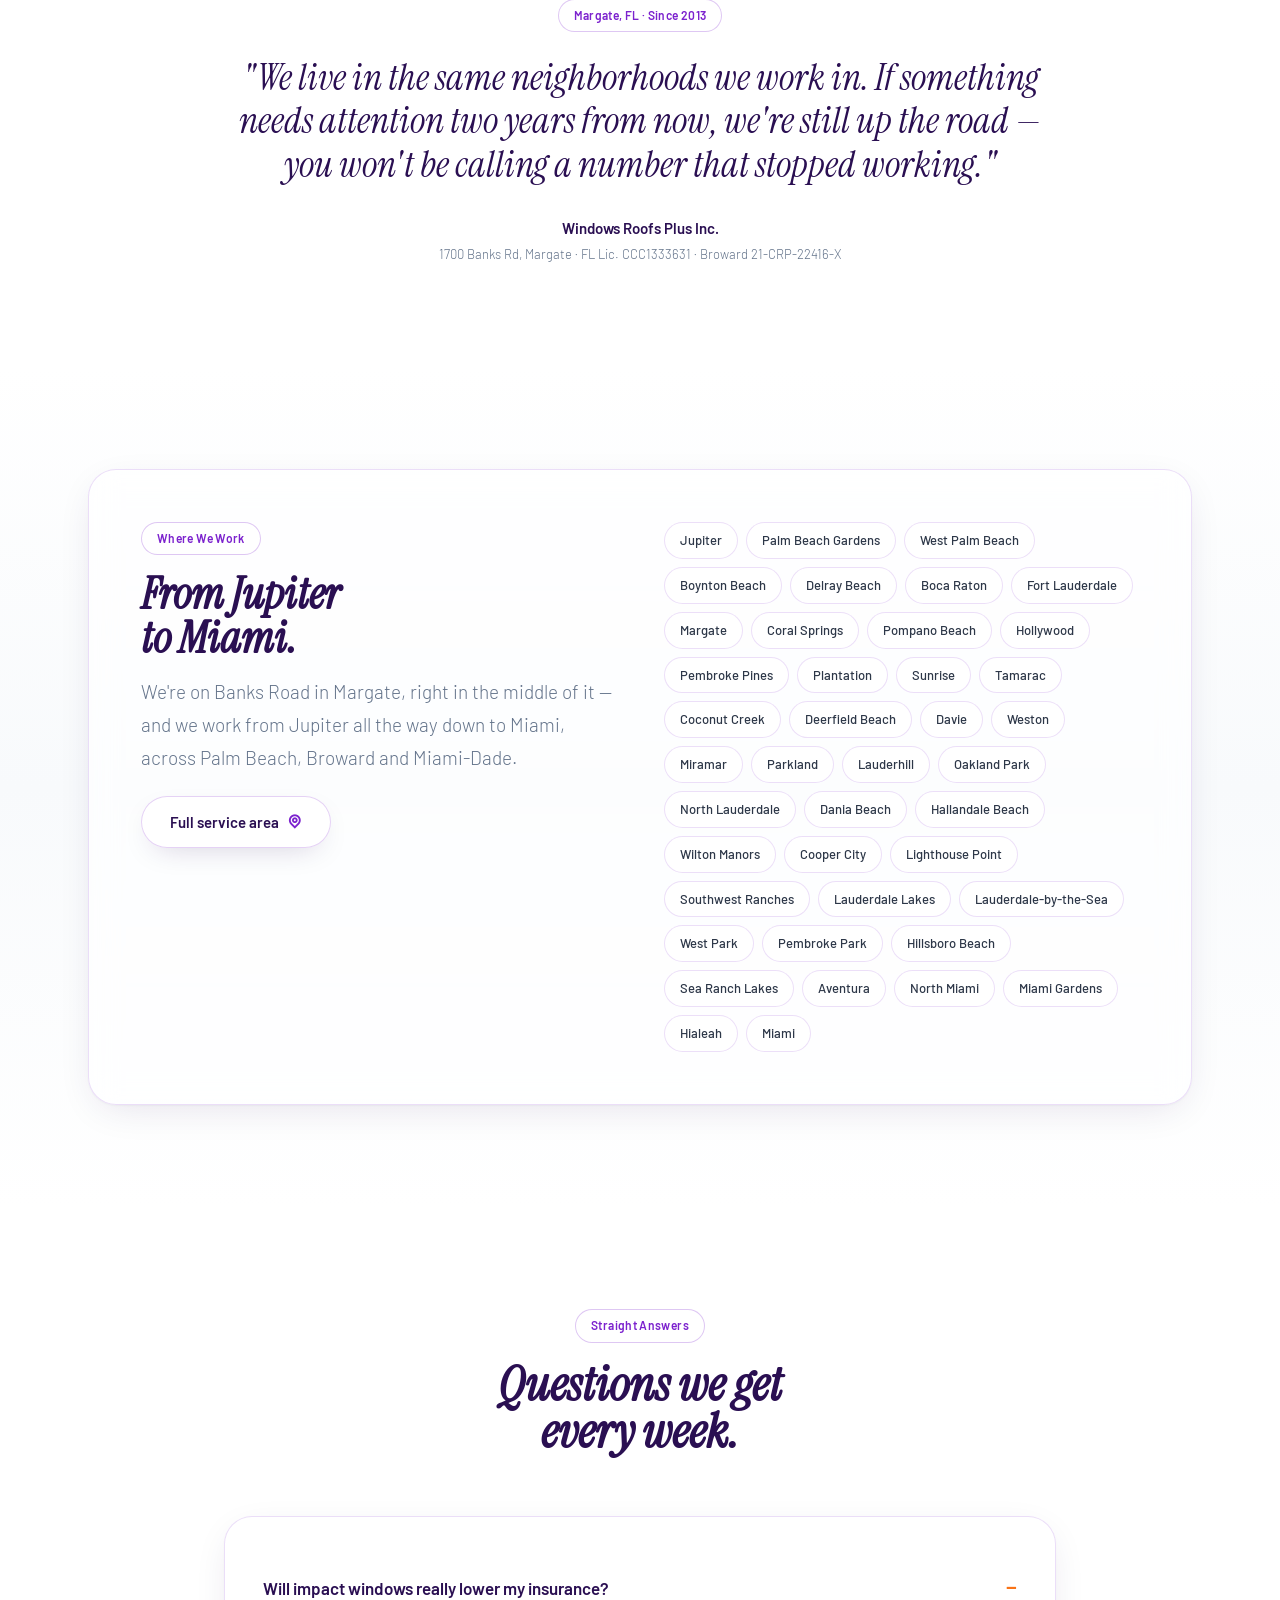
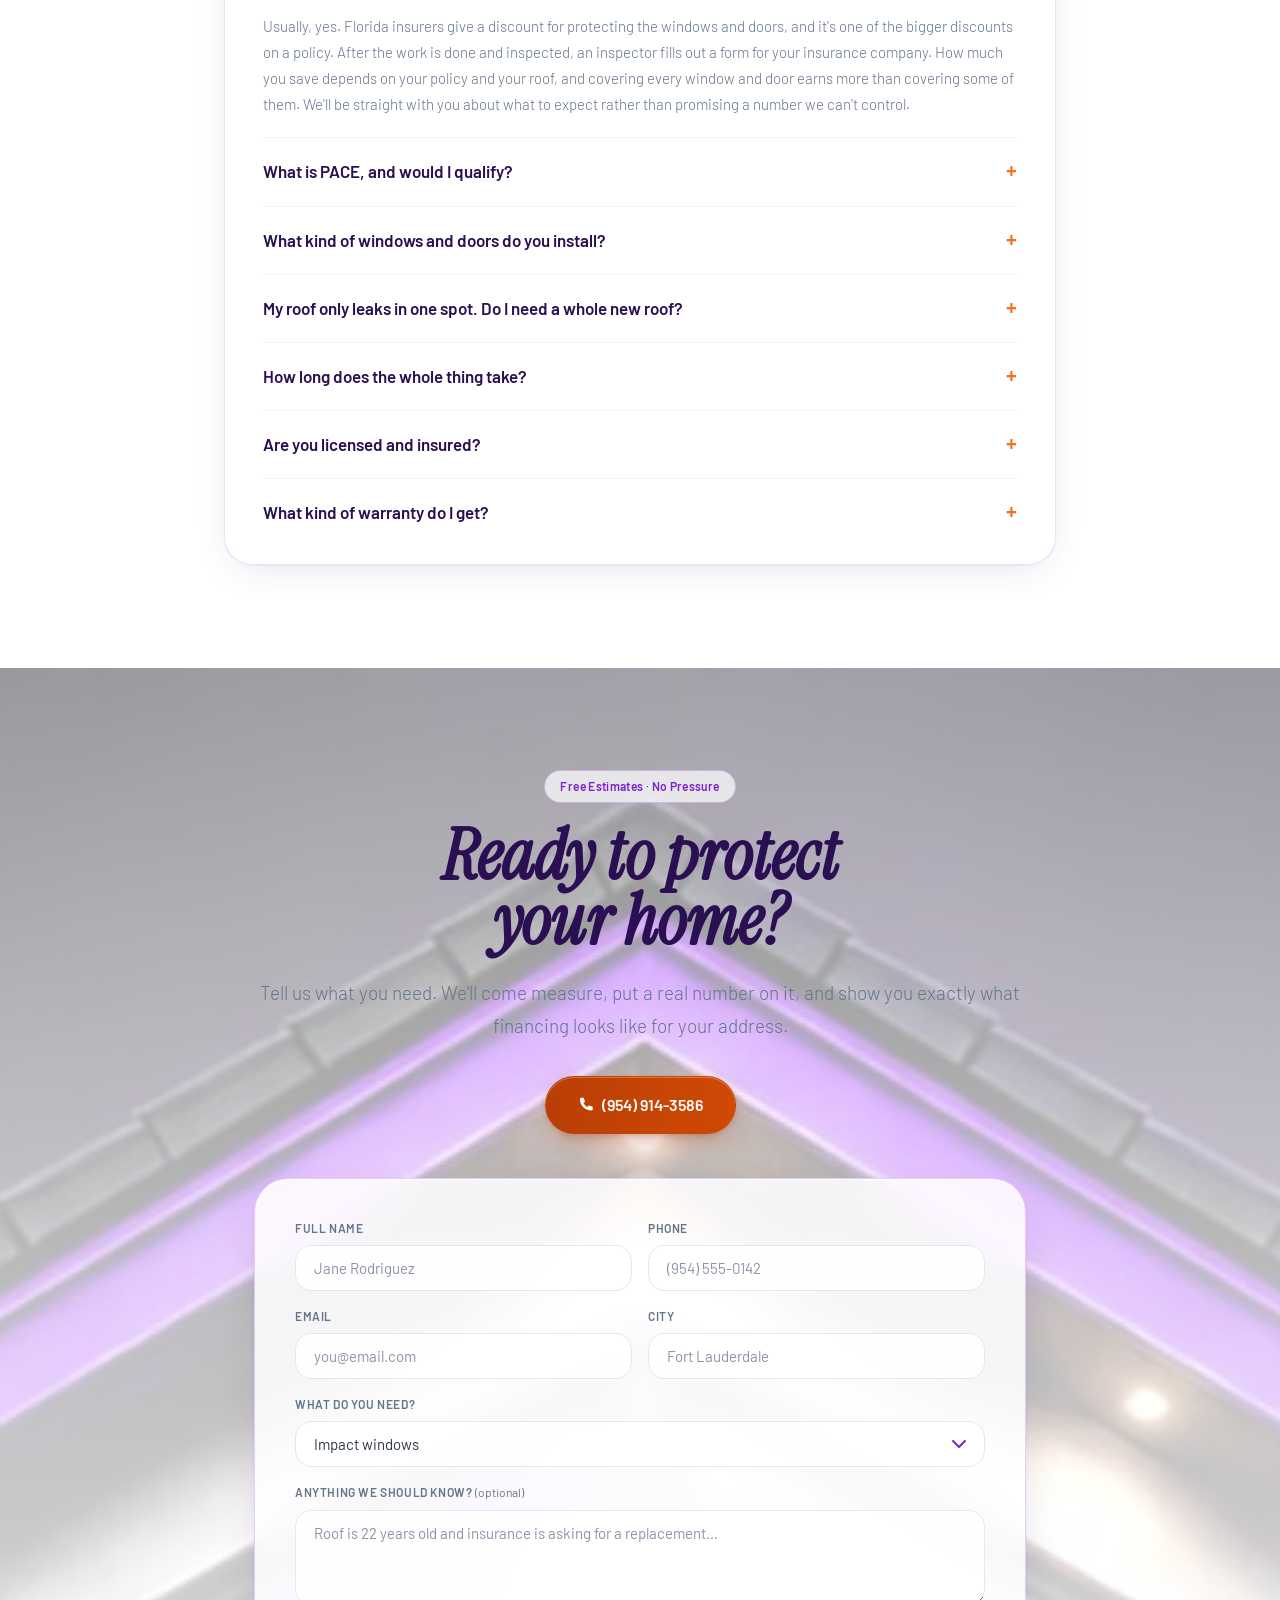
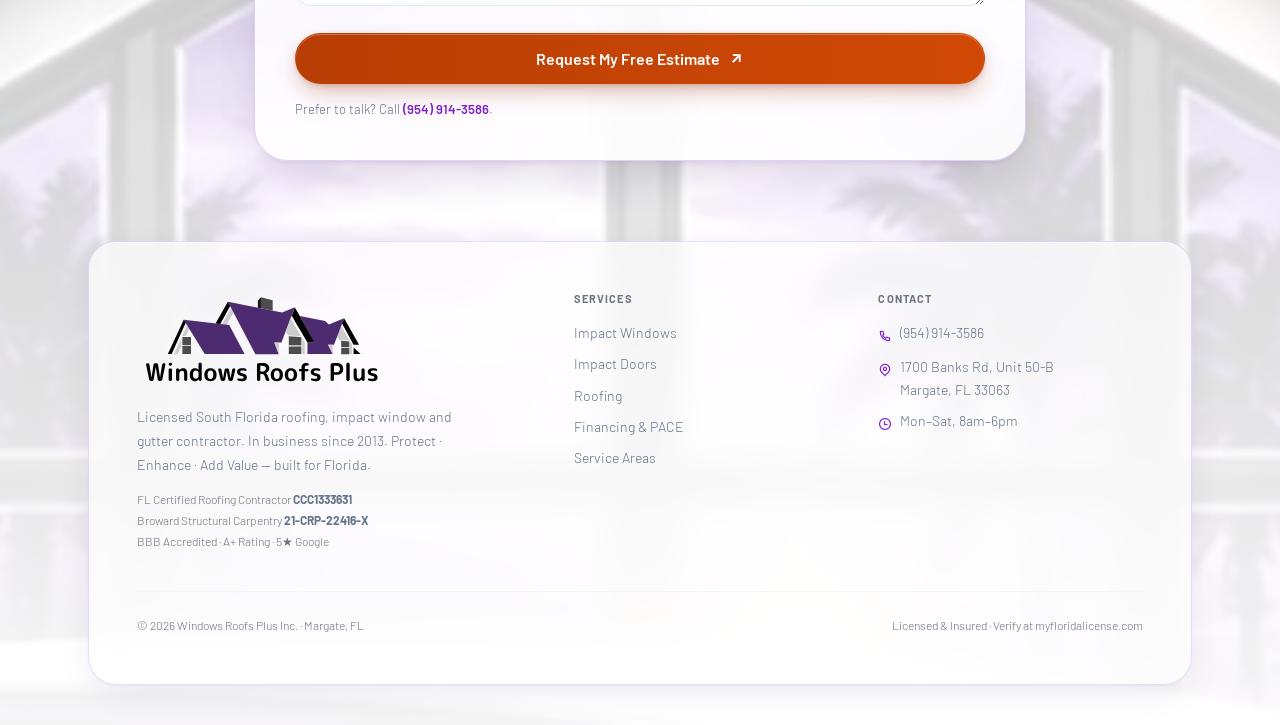
==== commit 44d38060: "Update phone number to (954) 914-3586" ====
--- a/index.html
+++ b/index.html
@@ -4,7 +4,7 @@
 <meta charset="utf-8">
 <meta name="viewport" content="width=device-width,initial-scale=1">
 <title>Impact Windows, Doors &amp; Roofing | Margate &amp; Broward FL</title>
-<meta name="description" content="Licensed Margate, FL contractor for hurricane impact windows, impact doors, roofing and seamless gutters from Jupiter to Miami. High impact rated windows and doors. Free estimates: (954) 706-8028.">
+<meta name="description" content="Licensed Margate, FL contractor for hurricane impact windows, impact doors, roofing and seamless gutters from Jupiter to Miami. High impact rated windows and doors. Free estimates: (954) 914-3586.">
 <meta name="robots" content="index,follow,max-image-preview:large,max-snippet:-1">
 <link rel="canonical" href="https://windowsroofsplus.com/">
 <meta name="geo.region" content="US-FL">
@@ -35,7 +35,7 @@
 <script type="application/ld+json">
 {"@context":"https://schema.org","@type":["RoofingContractor","HomeAndConstructionBusiness"],
 "name":"Windows Roofs Plus Inc.","alternateName":"WRP",
-"url":"https://windowsroofsplus.com","telephone":"+19547068028",
+"url":"https://windowsroofsplus.com","telephone":"+19549143586",
 "image":"https://windowsroofsplus.com/assets/brand/wrp-social-share.jpg",
 "logo":"https://windowsroofsplus.com/assets/brand/wrp-logo-polished.svg",
 "slogan":"Protect · Enhance · Add Value — Built for Florida",
@@ -79,7 +79,7 @@
     <a href="/services/impact-doors.html">Impact Doors</a>
     <a href="/financing.html">Financing</a>
     <a href="/service-areas.html">Service Areas</a>
-    <a href="tel:+19547068028" style="color:var(--violet-500)"><i class="ri-phone-fill"></i> (954) 706-8028</a>
+    <a href="tel:+19549143586" style="color:var(--violet-500)"><i class="ri-phone-fill"></i> (954) 914-3586</a>
   </div>
 </div>
 
@@ -145,7 +145,7 @@
 
     <div class="hero-cta blur-in" style="animation-delay:1.6s">
       <a href="#estimate" class="fdme-cta btn btn-lg">Get a Free Estimate <i class="ri-arrow-right-up-line"></i></a>
-      <a href="tel:+19547068028" class="btn btn-ghost btn-lg"><i class="ri-phone-line" style="color:var(--violet-500)"></i>(954) 706-8028</a>
+      <a href="tel:+19549143586" class="btn btn-ghost btn-lg"><i class="ri-phone-line" style="color:var(--violet-500)"></i>(954) 914-3586</a>
     </div>
 
     <div class="blur-in" style="animation-delay:1.8s">
@@ -501,7 +501,7 @@
       Tell us what you need. We'll come measure, put a real number on it, and show you exactly what financing looks like for your address.
     </p>
     <div class="hero-cta reveal">
-      <a href="tel:+19547068028" class="fdme-cta btn btn-lg"><i class="ri-phone-fill"></i>(954) 706-8028</a>
+      <a href="tel:+19549143586" class="fdme-cta btn btn-lg"><i class="ri-phone-fill"></i>(954) 914-3586</a>
     </div>
 
     <form class="glass-strong round-2xl reveal" id="estimateForm" style="margin-top:44px;padding:clamp(24px,4vw,40px);text-align:left" novalidate>
@@ -529,7 +529,7 @@
       <input type="hidden" name="page_url">
       <input type="text" name="_gotcha" tabindex="-1" autocomplete="off" style="position:absolute;left:-9999px" aria-hidden="true">
       <button type="submit" class="fdme-cta btn btn-lg" style="width:100%;margin-top:22px">Request My Free Estimate <i class="ri-arrow-right-up-line"></i></button>
-      <p class="form-note" id="formStatus" role="status" aria-live="polite">Prefer to talk? Call <a href="tel:+19547068028" style="color:var(--violet-500);font-weight:600">(954) 706-8028</a>.</p>
+      <p class="form-note" id="formStatus" role="status" aria-live="polite">Prefer to talk? Call <a href="tel:+19549143586" style="color:var(--violet-500);font-weight:600">(954) 914-3586</a>.</p>
     </form>
   </div>
 
@@ -554,7 +554,7 @@
         <div>
           <h4>Contact</h4>
           <ul>
-            <li><i class="ri-phone-line"></i><a href="tel:+19547068028">(954) 706-8028</a></li>
+            <li><i class="ri-phone-line"></i><a href="tel:+19549143586">(954) 914-3586</a></li>
             <li><i class="ri-map-pin-line"></i>1700 Banks Rd, Unit 50-B<br>Margate, FL 33063</li>
             <li><i class="ri-time-line"></i>Mon–Sat, 8am–6pm</li>
           </ul>
@@ -570,7 +570,7 @@
 
 </main>
 
-<a href="tel:+19547068028" class="fdme-cta btn float-call"><i class="ri-phone-fill"></i> Call Now · (954) 706-8028</a>
+<a href="tel:+19549143586" class="fdme-cta btn float-call"><i class="ri-phone-fill"></i> Call Now · (954) 914-3586</a>
 
 <script src="/assets/js/wrp.js" defer></script>
 </body>
